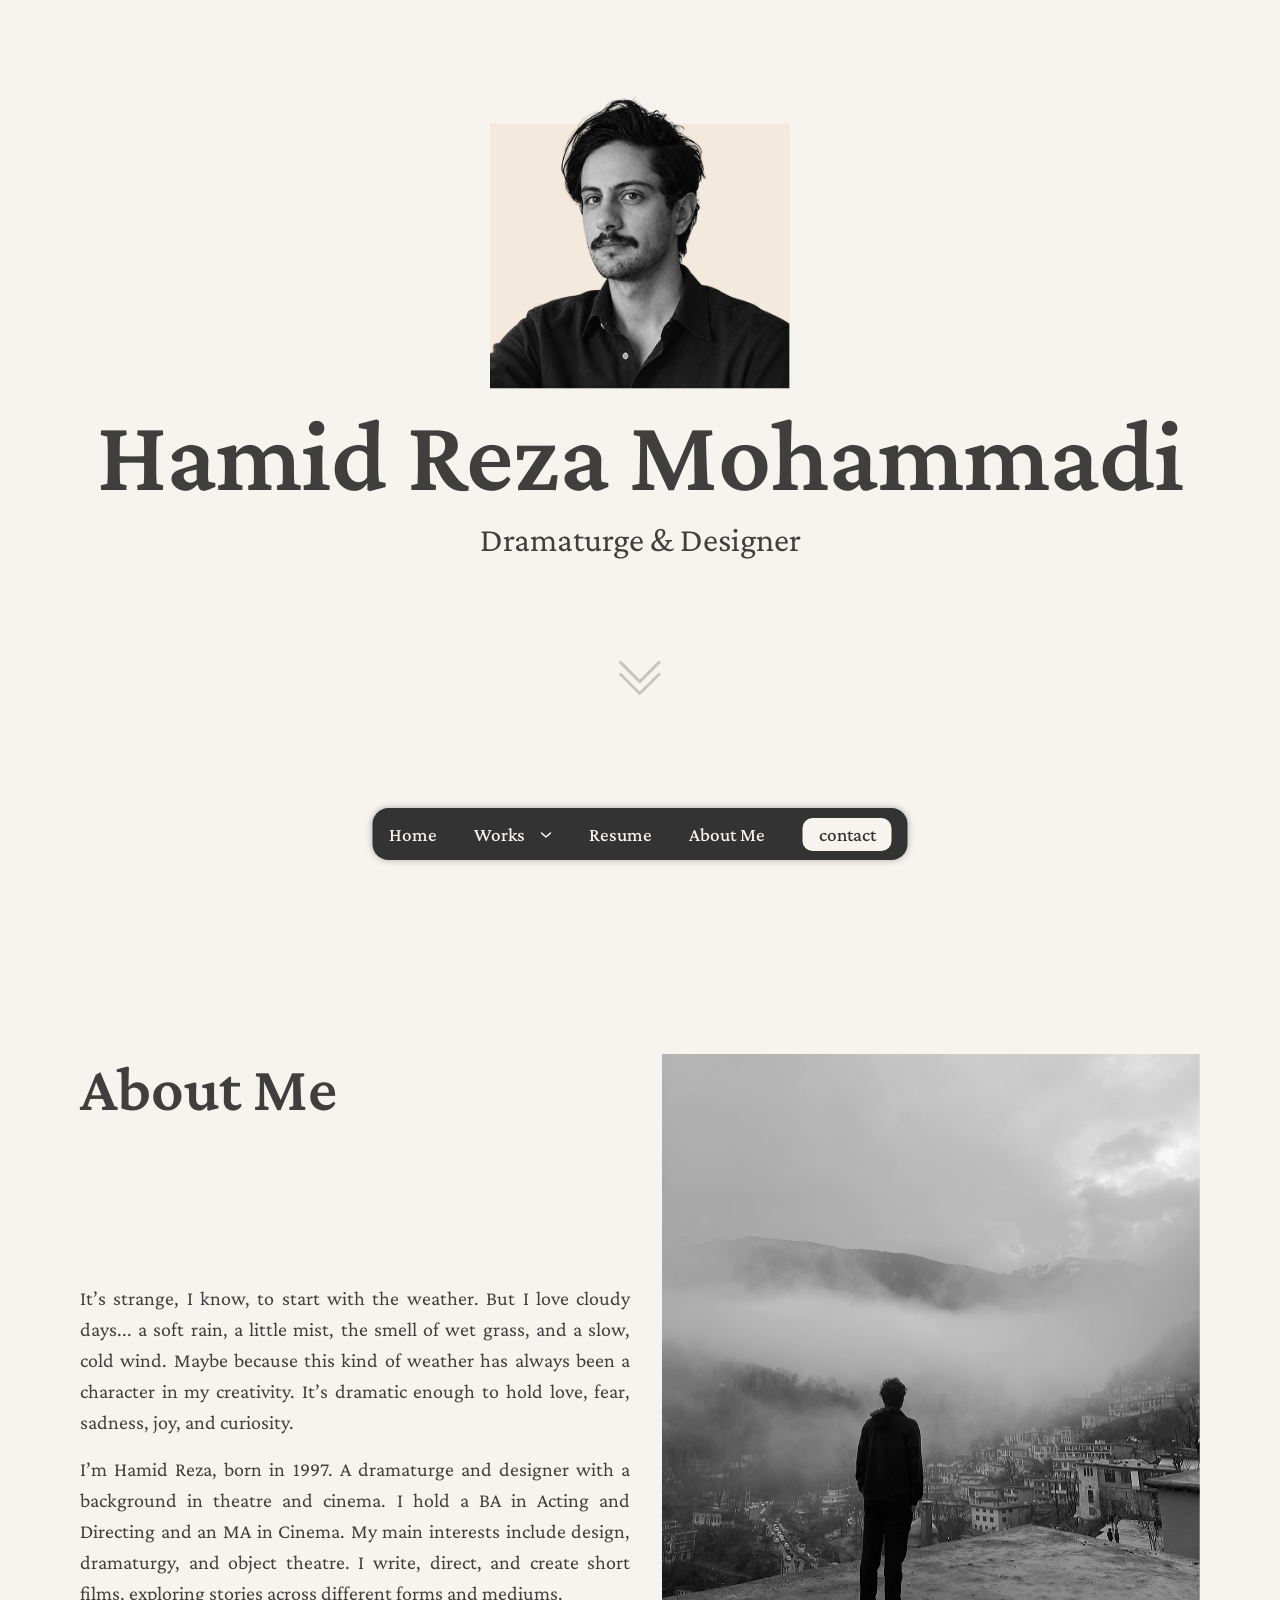
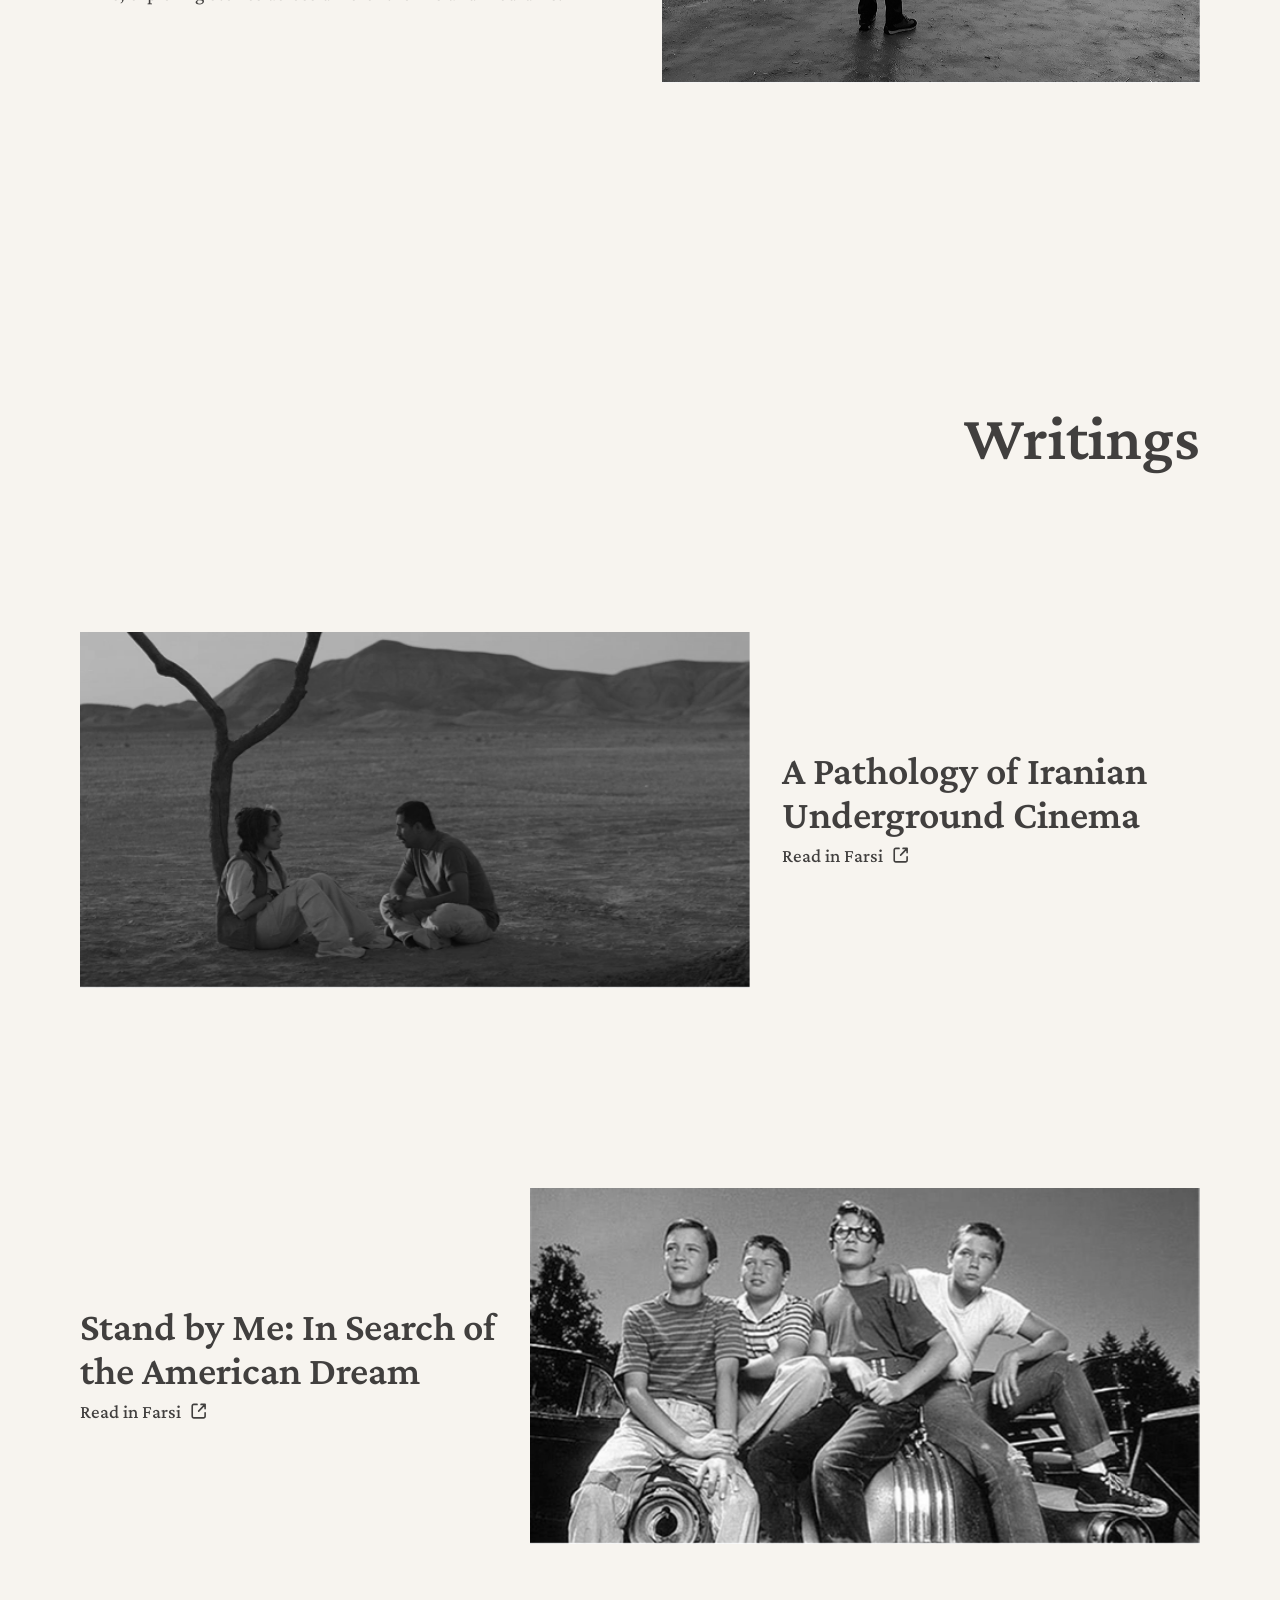
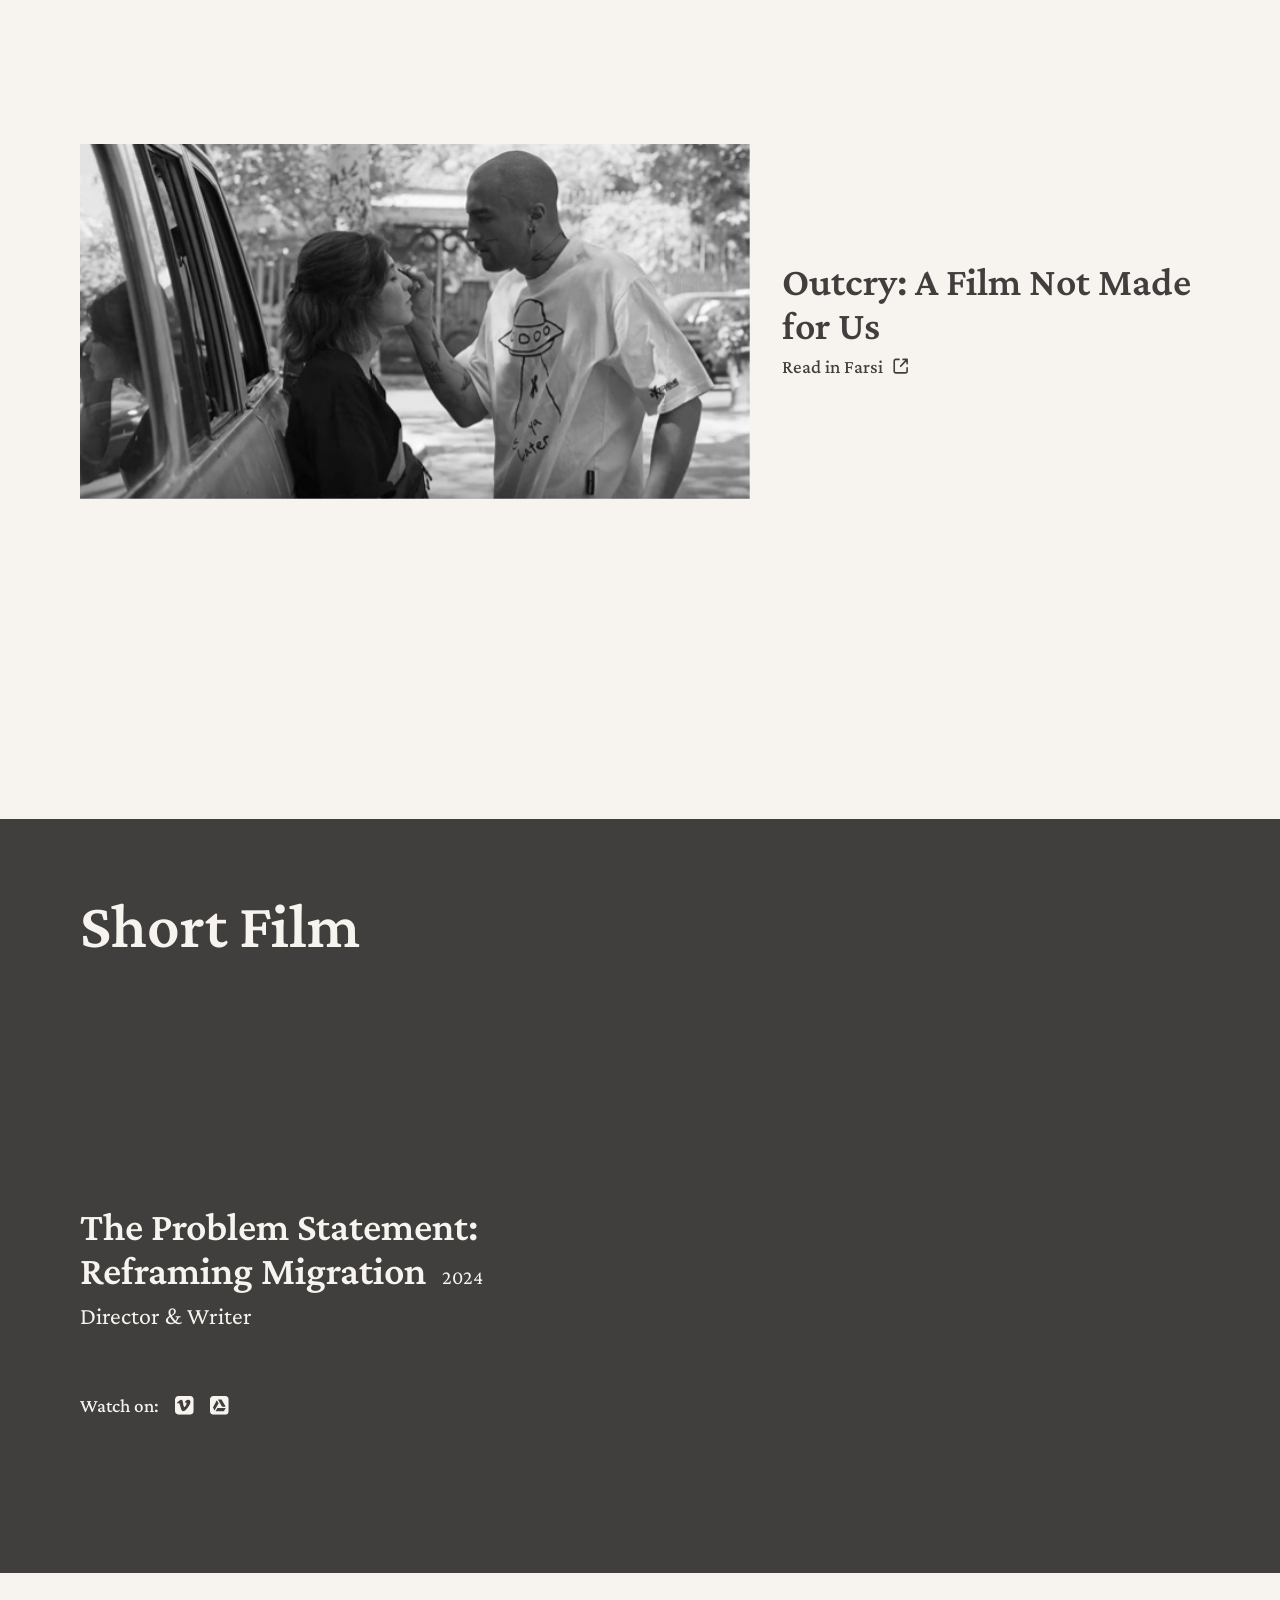
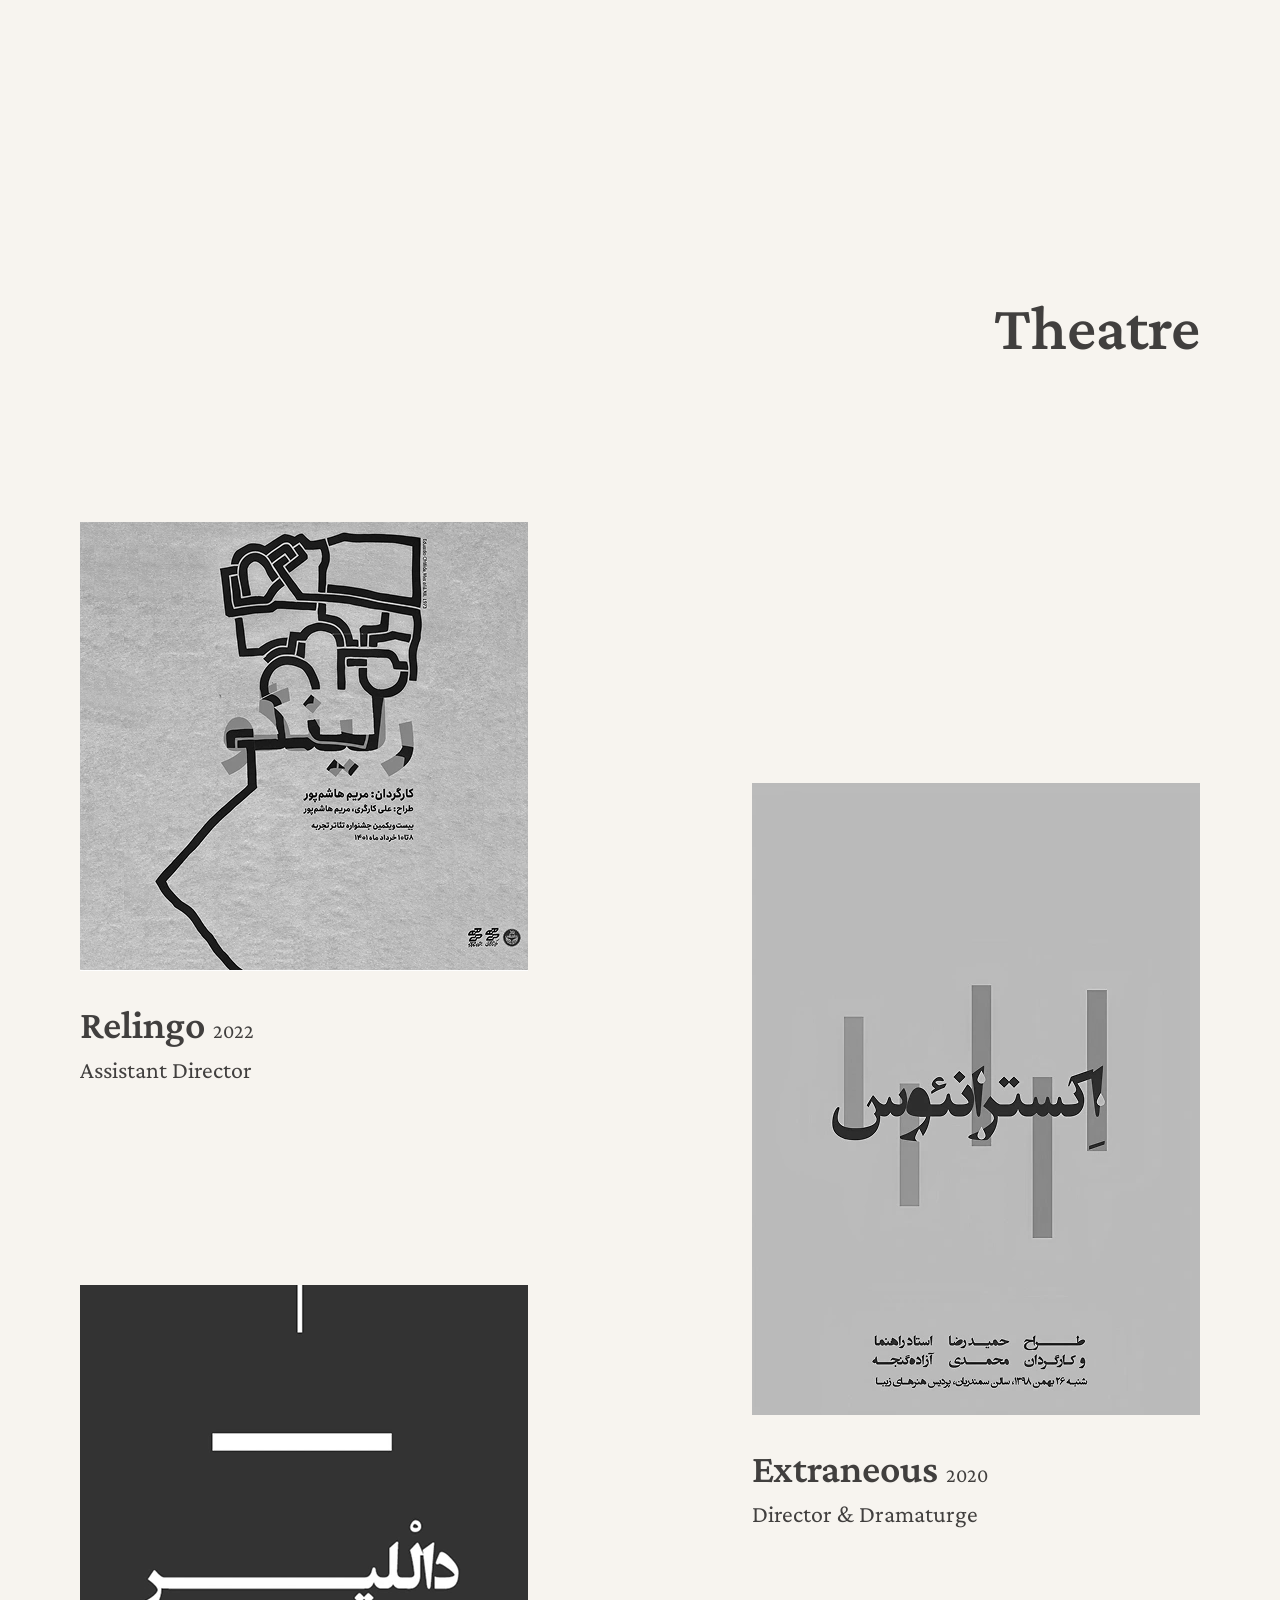
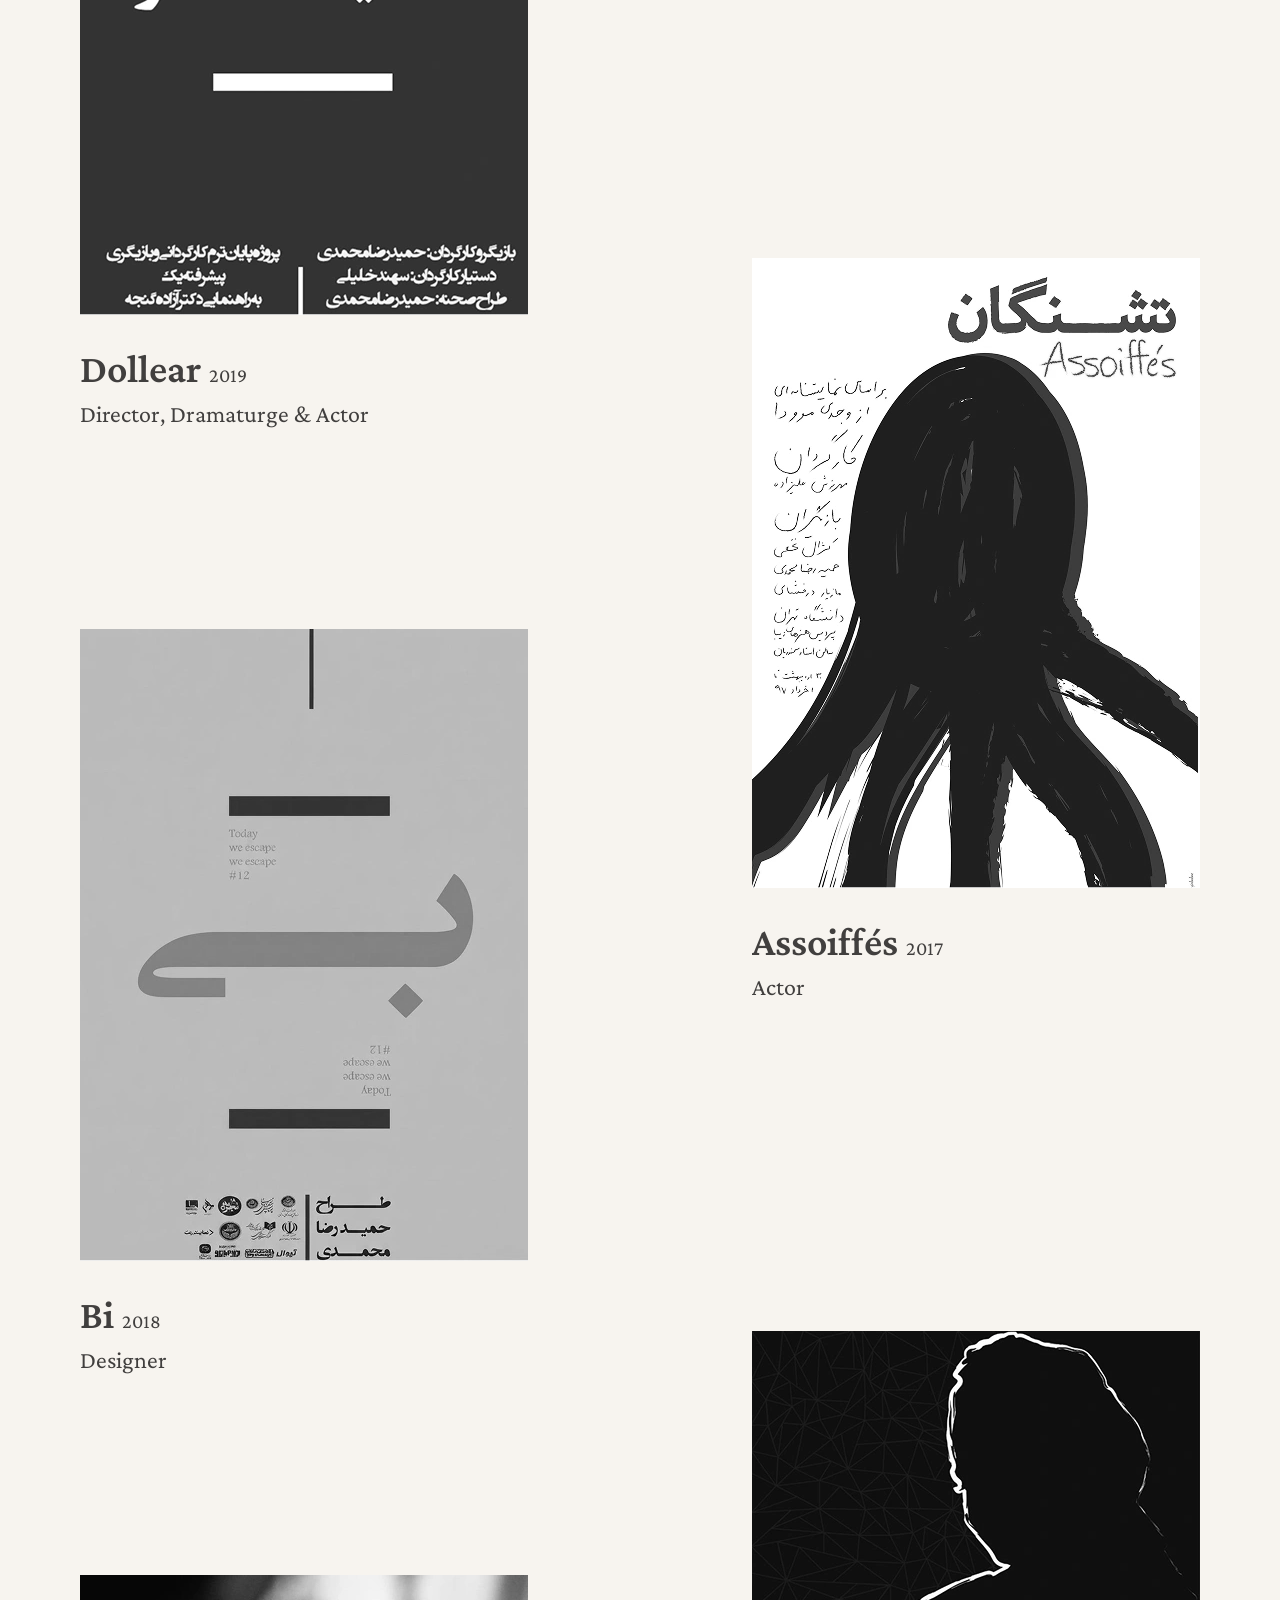
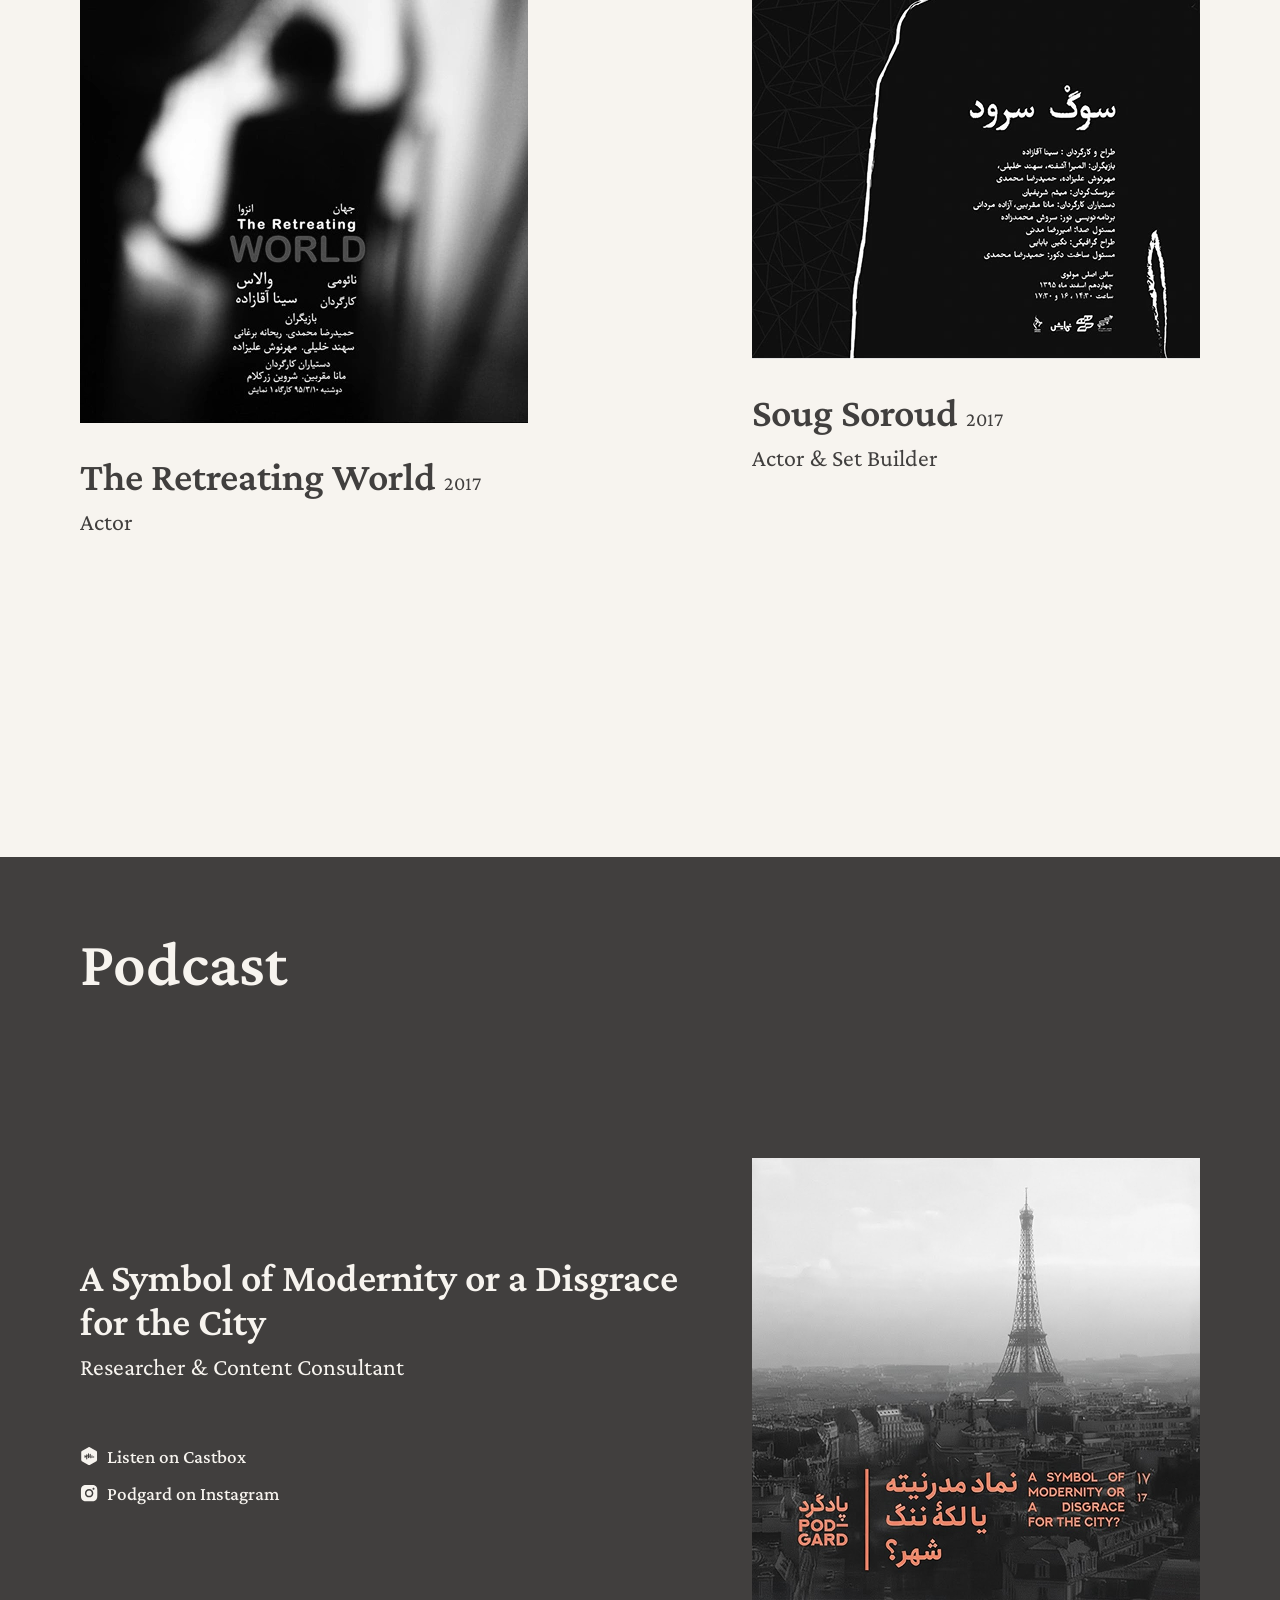
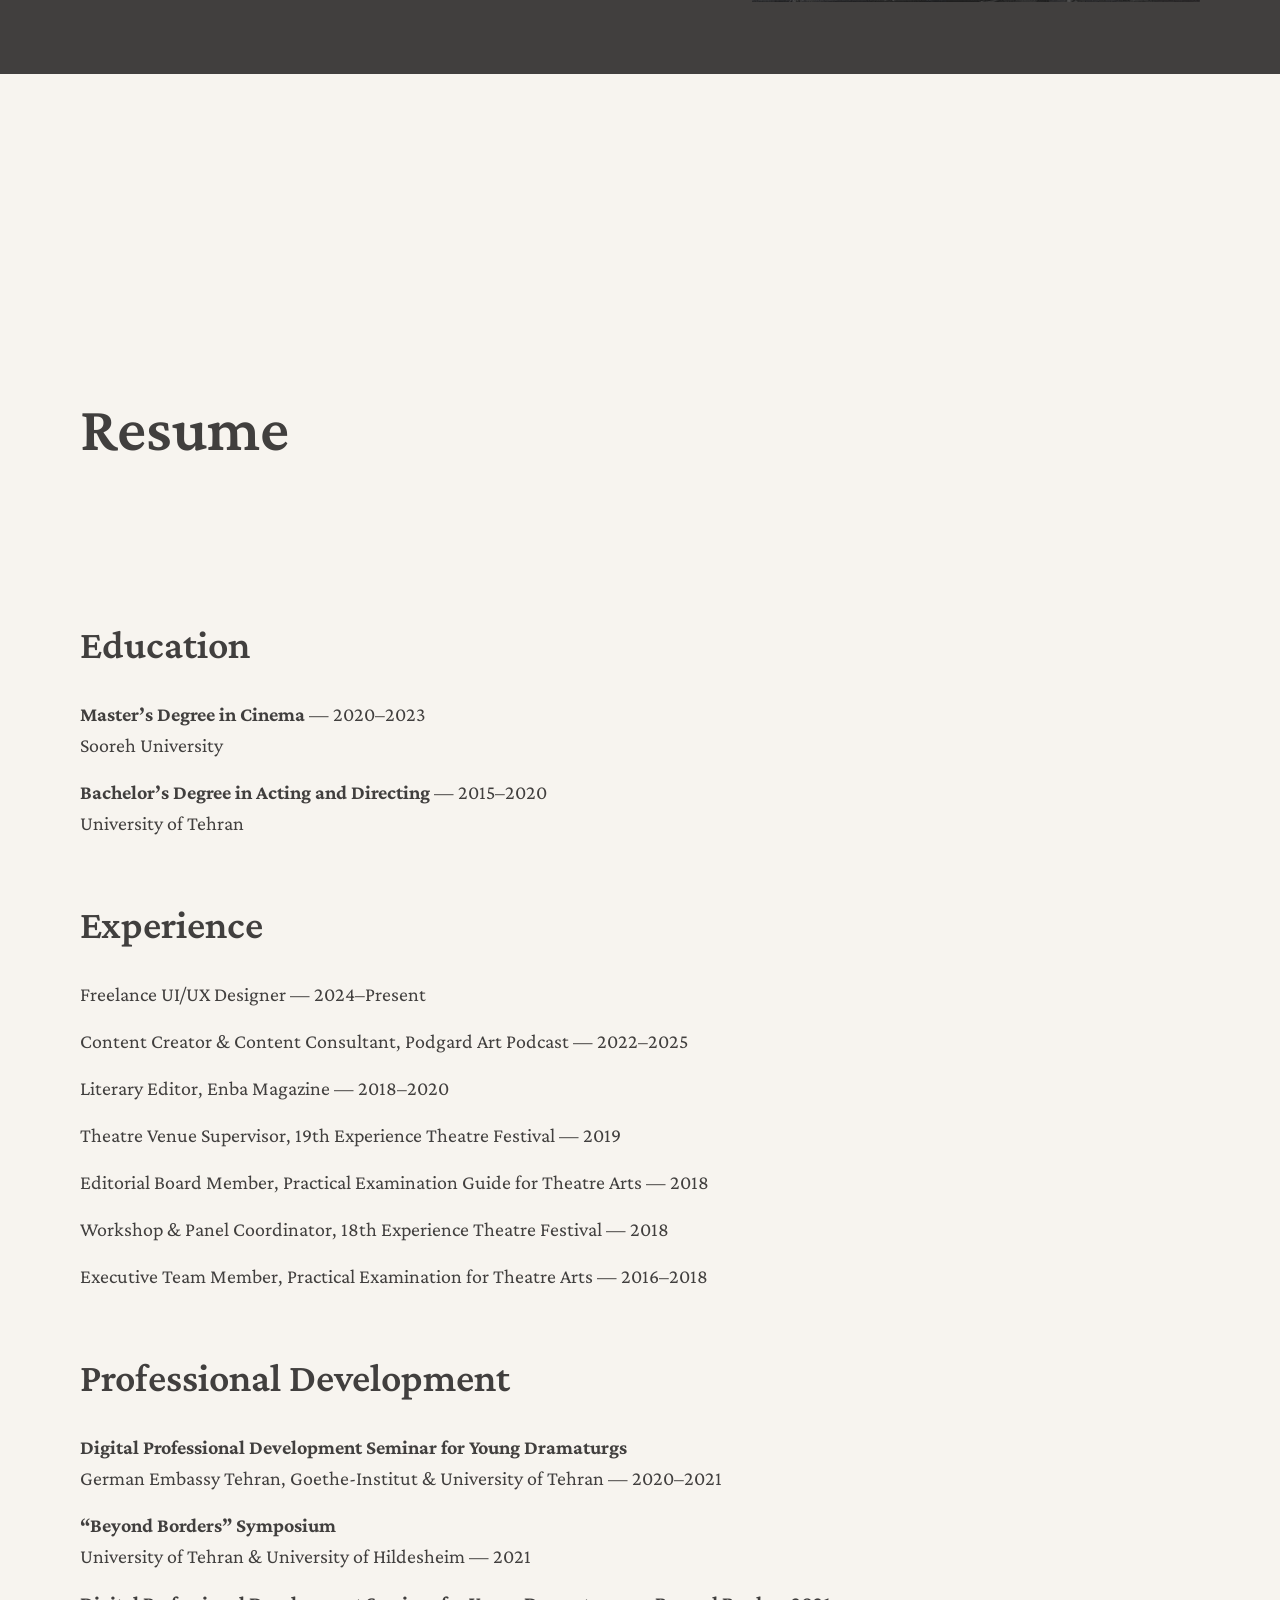
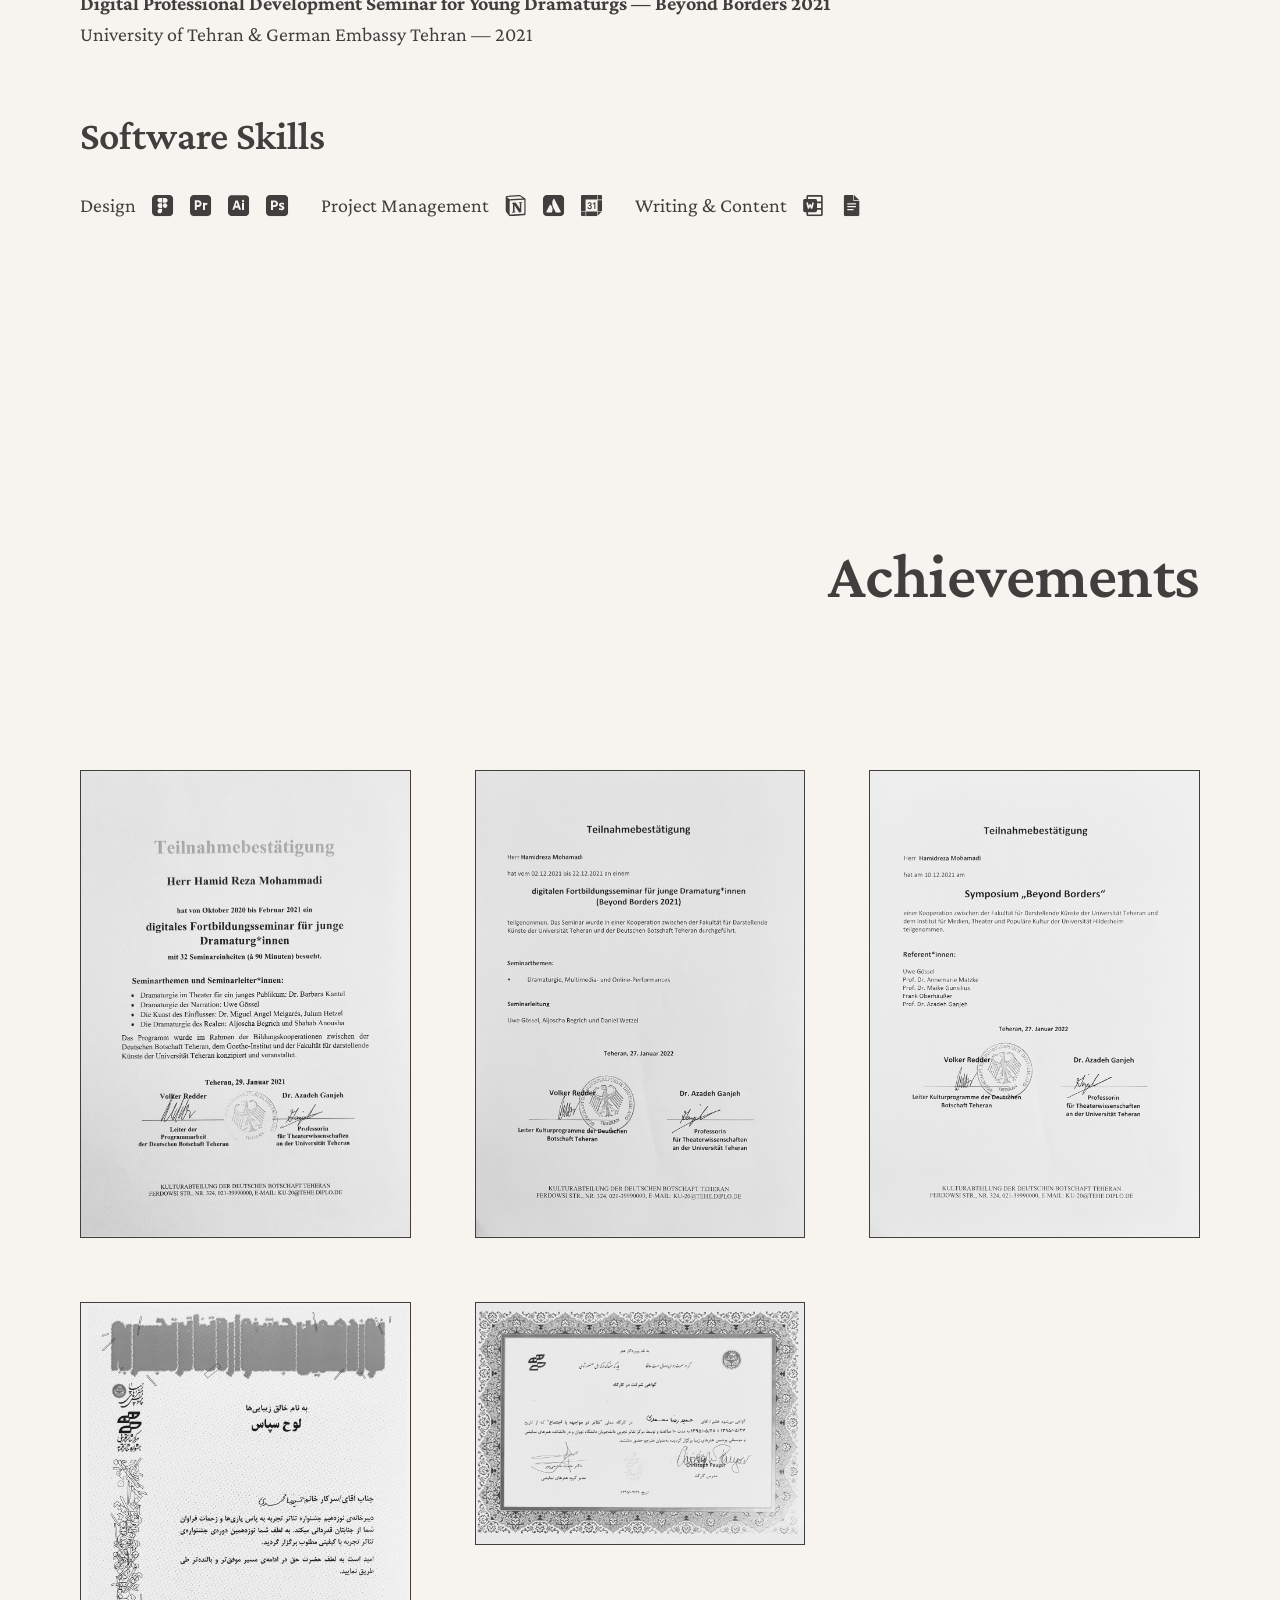
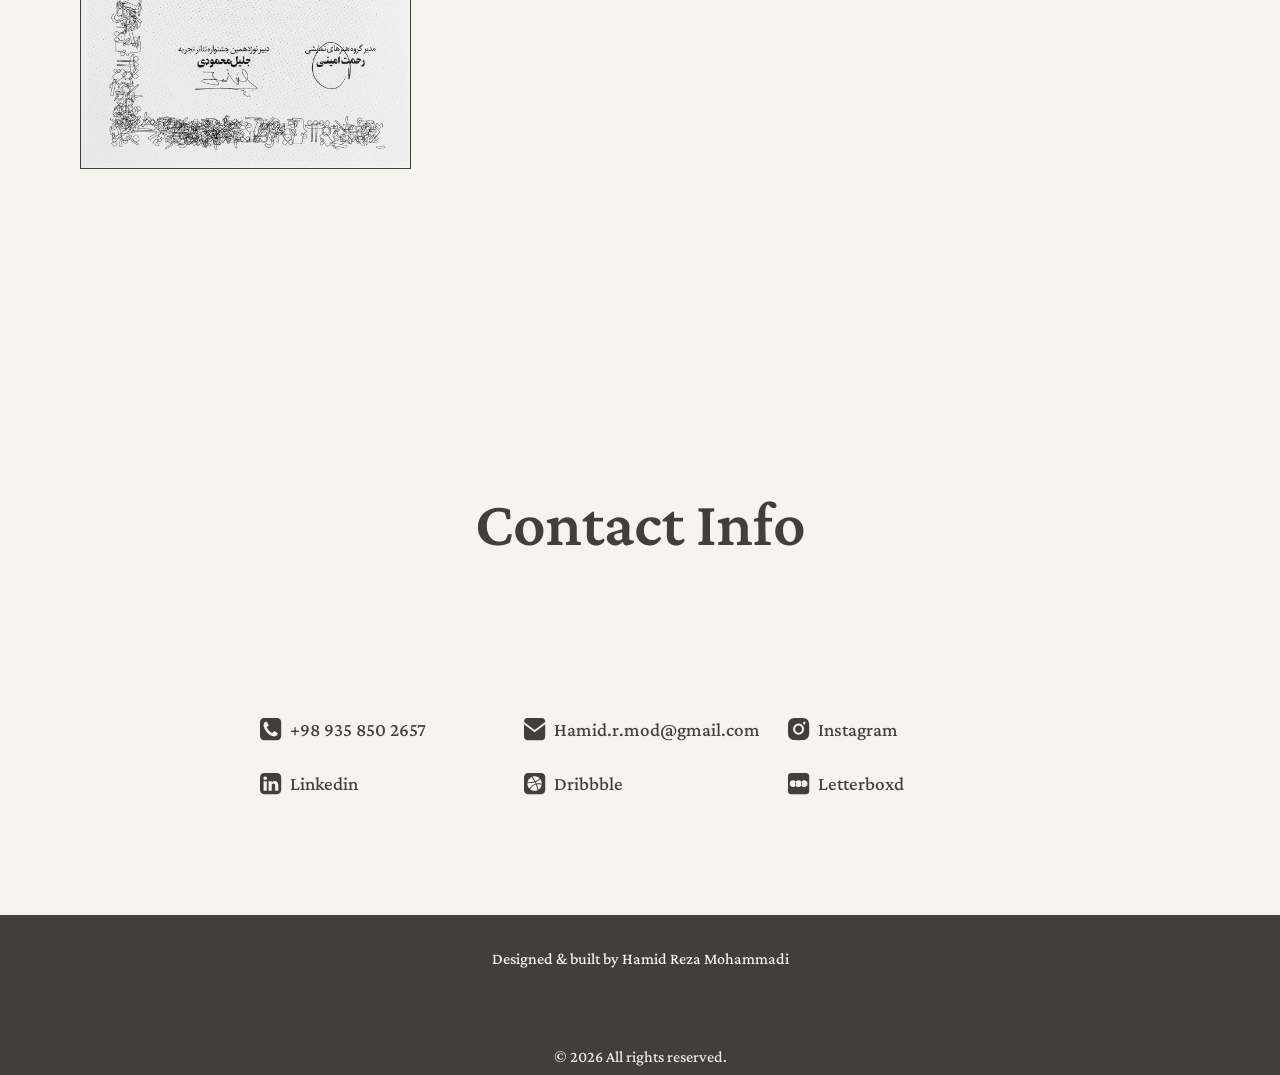
==== index.html @ 46cd24cb "Update index.html" ====
<!doctype html>
<html lang="en">
<head>
  <meta charset="UTF-8">
  <meta name="viewport" content="width=device-width, initial-scale=1">
  <title>Hamid Reza Mohammadi</title>

  <!-- فعلاً برای اینکه ظاهر دقیق بیاید از Google Fonts استفاده شده.
       وقتی فایل فونت را داخل assets/fonts گذاشتی، این لینک را حذف می‌کنیم و لوکال لود می‌کنیم. -->
  <link rel="preconnect" href="https://fonts.googleapis.com">
  <link rel="preconnect" href="https://fonts.gstatic.com" crossorigin>
  <link href="https://fonts.googleapis.com/css2?family=Crimson+Pro:wght@400;500;600&display=swap" rel="stylesheet">

  <link rel="stylesheet" href="css/style.css">

  <link rel="icon" href="assets/favicon/favicon.ico" sizes="any">
<link rel="icon" type="image/png" sizes="32x32" href="assets/favicon/favicon-32x32.png">
<link rel="icon" type="image/png" sizes="16x16" href="assets/favicon/favicon-16x16.png">
<link rel="apple-touch-icon" sizes="180x180" href="assets/favicon/apple-touch-icon.png">
  
</head>

<body class="is-preloading">
  <div class="preloader" id="preloader" aria-hidden="false">
  <div class="preloader__line" aria-label="Loading">
    <span class="preloader__bracket preloader__bracket--left">[</span>
    <span class="preloader__bracket preloader__bracket--right" id="preloaderRightBracket">]</span>
  </div>
</div>
  <main>
    <header class="hero container" id="top">
      <div class="portrait">
        <span aria-hidden="true"></span>
        <img src="assets/hamid.png" alt="Hamid Reza Mohammadi">
      </div>

      <h1>Hamid Reza Mohammadi</h1>
      <p>Dramaturge &amp; Designer</p>

      <a <a class="scroll-arrow scroll-indicator" href="#about" aria-label="Scroll to About">
  <svg class="scroll-indicator__icon" width="37.56" height="34.35" viewBox="0 0 38 35" fill="none" xmlns="http://www.w3.org/2000/svg" aria-hidden="true">
    <path class="scroll-indicator__chev scroll-indicator__chev--1"
          d="M6 10L19 23L32 10"
          stroke="currentColor" stroke-width="2" stroke-linecap="round" stroke-linejoin="round"/>
    <path class="scroll-indicator__chev scroll-indicator__chev--2"
          d="M6 18L19 31L32 18"
          stroke="currentColor" stroke-width="2" stroke-linecap="round" stroke-linejoin="round"/>
  </svg>
</a>
    </header>

    <section id="about" class="section container two-columns about-section">
      <div>
        <h2>About Me</h2>

        <div class="section-copy">
          <p>
            It’s strange, I know, to start with the weather. But I love cloudy
            days... a soft rain, a little mist, the smell of wet grass, and a
            slow, cold wind. Maybe because this kind of weather has always been
            a character in my creativity. It’s dramatic enough to hold love,
            fear, sadness, joy, and curiosity.
          </p>

          <p>
            I’m Hamid Reza, born in 1997. A dramaturge and designer with a background in theatre and cinema. I hold a BA in Acting and Directing and an MA in Cinema. My main interests include design, dramaturgy, and object theatre. I write, direct, and create short films, exploring stories across different forms and mediums.
          </p>
        </div>
      </div>

      <img class="about-image" src="assets/about.webp" alt="Hamid outdoors">
    </section>

    <section class="section container" id="writings">
  <h2 class="align-right sticky-title">Writings</h2>

  <div class="writing-list">
    <article class="project" data-article-src="articles/pathology.html">
      <img src="assets/writing01.webp" alt="">
      <div>
        <h3>A Pathology of Iranian Underground Cinema</h3>
        <a class="read-link" href="#" aria-label="Read in Farsi">
          Read in Farsi
          <img class="read-link__icon" src="assets/icons/external.svg" alt="" aria-hidden="true">
        </a>
      </div>
    </article>

    <!-- کارت دوم: متن چپ / عکس راست -->
    <article class="project project-reversed" data-article-src="articles/stand-by-me.html">
      <img src="assets/writing02.webp" alt="">
      <div>
        <h3>Stand by Me: In Search of the American Dream</h3>
        <a class="read-link" href="#" aria-label="Read in Farsi">
          Read in Farsi
          <img class="read-link__icon" src="assets/icons/external.svg" alt="" aria-hidden="true">
        </a>
      </div>
    </article>

    <article class="project" data-article-src="articles/outcry.html">
      <img src="assets/writing03.webp" alt="">
      <div>
        <h3>Outcry: A Film Not Made for Us</h3>
        <a class="read-link" href="#" aria-label="Read in Farsi">
          Read in Farsi
          <img class="read-link__icon" src="assets/icons/external.svg" alt="" aria-hidden="true">
        </a>
      </div>
    </article>
  </div>
</section>

    <section class="dark-section short-film" id="short-film">
  <div class="container">
    <h2>Short Film</h2>

    <article class="short-film__layout">
      <div class="short-film__text">
        <h3 class="short-film__title">
          The Problem Statement:<br>
          Reframing Migration <span class="short-film__year">2024</span>
        </h3>

        <p class="short-film__subtitle">Director &amp; Writer</p>

        <div class="short-film__watch">
          <span class="short-film__watch-label">Watch on:</span>

          <div class="short-film__icons">
            <!-- SVG icons (replace file names if yours are different) -->
            <a class="short-film__icon-link" href="https://vimeo.com/1225059359?fl=ip&fe=ec" target="_blank" rel="noopener noreferrer" aria-label="Vimeo">
              <img class="short-film__icon" src="assets/icons/vimeo.svg" alt="" aria-hidden="true">
            </a>

            <a class="short-film__icon-link" href="https://drive.google.com/file/d/1N_DbDLwksG-aBW7IaMmJYphv06R5f6wc/view?usp=sharing" target="_blank" rel="noopener noreferrer" aria-label="Google Drive">
              <img class="short-film__icon" src="assets/icons/drive.svg" alt="" aria-hidden="true">
            </a>
          </div>
        </div>
      </div>

      <!-- Vimeo player + poster fallback -->
      <div class="video-embed short-film__player" data-video-embed>
        <img class="video-poster" src="assets/short-film.webp" alt="The Problem Statement poster">

        <iframe
          src="https://player.vimeo.com/video/1225059359?title=0&amp;byline=0&amp;portrait=0&amp;badge=0&amp;autopause=0&amp;player_id=0&amp;app_id=58479"
          width="1920"
          height="1080"
          frameborder="0"
          allow="autoplay; fullscreen; picture-in-picture; clipboard-write; encrypted-media; web-share"
          referrerpolicy="strict-origin-when-cross-origin"
          title="The Problem Statement: Reframing Migration"
          loading="lazy"
        ></iframe>
      </div>
    </article>
  </div>
</section>

    <section class="section container" id="theatre">
  <h2 class="align-right sticky-title">Theatre</h2>
      
  <div class="theatre-grid">
    <div class="theatre-column">
     <button class="theatre-item" type="button" data-theatre-src="theatre/relingo.html">
        <img src="assets/relingo.webp" alt="">
        <h3>Relingo <span>2022</span></h3>
        <p>Assistant Director</p>
      </button>

      <button class="theatre-item" type="button" data-theatre-src="theatre/dollear.html">
        <img src="assets/dollear.webp" alt="">
        <h3>Dollear <span>2019</span></h3>
        <p>Director, Dramaturge &amp; Actor</p>
      </button>

      <button class="theatre-item" type="button" data-theatre-src="theatre/bi.html">
        <img src="assets/bi.webp" alt="">
        <h3>Bi <span>2018</span></h3>
        <p>Designer</p>
      </button>

      <button class="theatre-item" type="button" data-theatre-src="theatre/retreating-world.html">
        <img src="assets/retreating-world.webp" alt="">
        <h3>The Retreating World <span>2017</span></h3>
        <p>Actor</p>
      </button>
    </div>

    <div class="theatre-column theatre-offset">
     <button class="theatre-item" type="button" data-theatre-src="theatre/extraneous.html">
        <img src="assets/extraneous.webp" alt="">
        <h3>Extraneous <span>2020</span></h3>
        <p>Director &amp; Dramaturge</p>
      </button>

     <button class="theatre-item" type="button" data-theatre-src="theatre/assoiffes.html">
        <img src="assets/assoiffes.webp" alt="">
        <h3>Assoiffés <span>2017</span></h3>
        <p>Actor</p>
      </button>

      <button class="theatre-item" type="button" data-theatre-src="theatre/soug-soroud.html">
        <img src="assets/soug-soroud.webp" alt="">
        <h3>Soug Soroud <span>2017</span></h3>
        <p>Actor &amp; Set Builder</p>
      </button>
    </div>
  </div>
</section>
    
   <section class="dark-section podcast-section" id="podcast">
  <div class="container">
    <h2>Podcast</h2>

    <article class="podcast-featured">
      <div class="podcast-featured__text">
        <h3 class="podcast-featured__title">
          A Symbol of Modernity or a Disgrace for the City
        </h3>

        <p class="podcast-featured__subtitle">
          Researcher &amp; Content Consultant
        </p>

        <div class="podcast-featured__links">
          <a class="podcast-link" href="https://castbox.fm/vi/780688731" target="_blank" rel="noopener noreferrer" aria-label="Listen on Castbox">
            <img
              class="podcast-link__icon"
              src="assets/icons/castbox.svg"
              alt=""
              aria-hidden="true"
            >
            Listen on Castbox
          </a>

          <a class="podcast-link" href="https://www.instagram.com/podgard/" target="_blank" rel="noopener noreferrer" aria-label="Podgard on Instagram">
            <img
              class="podcast-link__icon"
              src="assets/icons/instagram-p.svg"
              alt=""
              aria-hidden="true"
            >
            Podgard on Instagram
          </a>
        </div>
      </div>

      <img
        class="podcast-featured__image"
        src="assets/podcast.png"
        alt="Podgard podcast"
      >
    </article>
  </div>
</section>

  <section class="section container resume" id="resume">
  <h2 class="sticky-title">Resume</h2>

  <div class="resume__stack">

    <!-- Education -->
    <section class="resume-block">
      <h3 class="resume-block__title">Education</h3>

      <div class="resume-block__content">
        <div class="resume-item">
          <p class="resume-item__top"><strong>Master’s Degree in Cinema</strong> — 2020–2023</p>
          <p class="resume-item__sub">Sooreh University</p>
        </div>

        <div class="resume-item">
          <p class="resume-item__top"><strong>Bachelor’s Degree in Acting and Directing</strong> — 2015–2020</p>
          <p class="resume-item__sub">University of Tehran</p>
        </div>
      </div>
      
    </section>

    <!-- Experience -->
    <section class="resume-block">
      <h3 class="resume-block__title">Experience</h3>

      <ul class="resume-list">
        <li>Freelance UI/UX Designer — 2024–Present</li>
        <li>Content Creator &amp; Content Consultant, Podgard Art Podcast — 2022–2025</li>
        <li>Literary Editor, Enba Magazine — 2018–2020</li>
        <li>Theatre Venue Supervisor, 19th Experience Theatre Festival — 2019</li>
        <li>Editorial Board Member, Practical Examination Guide for Theatre Arts — 2018</li>
        <li>Workshop &amp; Panel Coordinator, 18th Experience Theatre Festival — 2018</li>
        <li>Executive Team Member, Practical Examination for Theatre Arts — 2016–2018</li>
      </ul>
    </section>

    <section class="resume-block">
      <h3 class="resume-block__title">Professional Development</h3>

      <div class="resume-block__content">
        <div class="resume-item">
          <p class="resume-item__top"><strong>Digital Professional Development Seminar for Young Dramaturgs</strong></p>
          <p class="resume-item__sub">German Embassy Tehran, Goethe-Institut & University of Tehran — 2020–2021</p>
        </div>

        <div class="resume-item">
          <p class="resume-item__top"><strong>“Beyond Borders” Symposium</strong></p>
          <p class="resume-item__sub">University of Tehran & University of Hildesheim — 2021</p>
        </div>

        <div class="resume-item">
          <p class="resume-item__top"><strong>Digital Professional Development Seminar for Young Dramaturgs — Beyond Borders 2021</strong></p>
          <p class="resume-item__sub">University of Tehran & German Embassy Tehran — 2021</p>
        </div>
        
      </div>
      
    </section>
    

    <!-- Software Skills -->
    <section class="resume-block">
      <h3 class="resume-block__title">Software Skills</h3>

      <div class="skills-row">
        <!-- Group 1 -->
        <div class="skills-group">
          <span class="skills-group__label">Design</span>
          <div class="skills-group__icons">
            <!-- این اسم‌ها placeholder هستند؛ با اسم فایل‌های خودت یکی کن -->
            <img class="skill-icon" src="assets/icons/figma.svg" alt="Figma">
            <img class="skill-icon" src="assets/icons/premiere.svg" alt="Premiere Pro">
            <img class="skill-icon" src="assets/icons/illustrator.svg" alt="Illustrator">
            <img class="skill-icon" src="assets/icons/photoshop.svg" alt="Photoshop">
          </div>
        </div>

        <!-- Group 2 -->
        <div class="skills-group">
          <span class="skills-group__label">Project Management</span>
          <div class="skills-group__icons">
            <img class="skill-icon" src="assets/icons/notion.svg" alt="Notion">
            <img class="skill-icon" src="assets/icons/jira.svg" alt="jira">
            <img class="skill-icon" src="assets/icons/calendar.svg" alt="Google Calendar">
          </div>
        </div>

        <!-- Group 3 -->
        <div class="skills-group">
          <span class="skills-group__label">Writing &amp; Content</span>
          <div class="skills-group__icons">
            <img class="skill-icon" src="assets/icons/word.svg" alt="Microsoft Word">
            <img class="skill-icon" src="assets/icons/docs.svg" alt="Google Docs">
          </div>
        </div>
      </div>
    </section>

  </div>
</section>
    <section class="section container">
      <h2 class="align-right">Achievements</h2>

      <div class="certificate-grid">
        <img src="assets/award01.webp" alt="Certificate">
        <img src="assets/award02.webp" alt="Certificate">
        <img src="assets/award03.webp" alt="Certificate">
        <img src="assets/award04.webp" alt="Certificate">
        <img src="assets/award05.webp" alt="Certificate">
      </div>
    </section>

    <section class="contact container" id="contact">
  <h2 class="contact__title">Contact Info</h2>

  <div class="contact-grid">
    <a class="contact-link" href="tel:+989358502657" aria-label="Phone">
      <img class="contact-link__icon" src="assets/icons/phone.svg" alt="" aria-hidden="true">
      <span>+98 935 850 2657</span>
    </a>

    <a class="contact-link" href="mailto:Hamid.r.mod@gmail.com" aria-label="Email">
      <img class="contact-link__icon" src="assets/icons/email.svg" alt="" aria-hidden="true">
      <span>Hamid.r.mod@gmail.com</span>
    </a>

    <a class="contact-link" href="https://www.instagram.com/hamidrezamohammadiii?utm_source=qr&stkn=MTdydDBqcDg3eDZncQ==" target="_blank" rel="noopener noreferrer" aria-label="Instagram">
      <img class="contact-link__icon" src="assets/icons/instagram.svg" alt="" aria-hidden="true">
      <span>Instagram</span>
    </a>

    <a class="contact-link" href="https://linkedin.com/in/hamidrezamd" target="_blank" rel="noopener noreferrer" aria-label="LinkedIn">
      <img class="contact-link__icon" src="assets/icons/linkedin.svg" alt="" aria-hidden="true">
      <span>Linkedin</span>
    </a>

    <a class="contact-link" href="https://dribbble.com/hamidrezamhm" target="_blank" rel="noopener noreferrer" aria-label="Dribbble">
      <img class="contact-link__icon" src="assets/icons/dribbble.svg" alt="" aria-hidden="true">
      <span>Dribbble</span>
    </a>

    <a class="contact-link" href="https://boxd.it/2vg61" target="_blank" rel="noopener noreferrer" aria-label="Letterboxd">
      <img class="contact-link__icon" src="assets/icons/letterboxd.svg" alt="" aria-hidden="true">
      <span>Letterboxd</span>
    </a>
  </div>
</section>
  </main>

 <footer class="site-footer">
  <div class="site-footer__designed">Designed &amp; built by Hamid Reza Mohammadi</div>
  <div class="site-footer__copy">© 2026 All rights reserved.</div>
</footer>
 <nav class="dock-nav" aria-label="Site navigation">
  <a class="dock-nav__link" href="#top">Home</a>

  <div class="dock-nav__works">
    <button
      class="dock-nav__toggle"
      type="button"
      aria-expanded="false"
      aria-controls="worksMenu"
    >
      Works
      <svg class="dock-nav__chevron" width="11" height="9" viewBox="0 0 11 9" fill="none" xmlns="http://www.w3.org/2000/svg" aria-hidden="true">
        <path d="M1 3L5.5 7L10 3" stroke="currentColor" stroke-width="1.6" stroke-linecap="round" stroke-linejoin="round"/>
      </svg>
    </button>

    <div class="dock-nav__menu" id="worksMenu">
      <a class="dock-nav__menu-link" href="#writings">Writings</a>
      <a class="dock-nav__menu-link" href="#short-film">Short Film</a>
      <a class="dock-nav__menu-link" href="#theatre">Theatre</a>
      <a class="dock-nav__menu-link" href="#podcast">Podcast</a>
    </div>
  </div>

  <a class="dock-nav__link" href="#resume">Resume</a>
<a class="dock-nav__link" href="#about">About Me</a>
<a class="dock-nav__cta" href="#contact">contact</a>
</nav>

  <div class="article-modal" id="articleModal" aria-hidden="true">
  <div class="article-modal__backdrop" data-article-close></div>

  <div class="article-modal__panel" role="dialog" aria-modal="true" aria-label="Article" data-native-scroll>
    <div class="article-modal__closebar">
      <button class="article-modal__close" type="button" aria-label="Close article" data-article-close>
        <img src="assets/icons/close.svg" alt="" aria-hidden="true" width="40" height="40">
      </button>
    </div>

    <div class="article-modal__content" id="articleModalContent"></div>
  </div>
</div>

  <!-- =========================
     THEATRE MODAL
========================= -->
<div class="theatre-modal" id="theatreModal" aria-hidden="true">
  <div class="theatre-modal__backdrop" data-theatre-close></div>

  <div class="theatre-modal__panel" role="dialog" aria-modal="true" aria-label="Theatre project" data-native-scroll>
    <div class="theatre-modal__closebar">
      <button class="theatre-modal__close" type="button" aria-label="Close" data-theatre-close>
        <img src="assets/icons/close.svg" alt="" aria-hidden="true" width="40" height="40">
      </button>
    </div>

    <div class="theatre-modal__content" id="theatreModalContent"></div>
  </div>
</div>
  
  <!-- =========================
     CERTIFICATES LIGHTBOX
========================= -->
<div class="cert-modal" id="certModal" aria-hidden="true">
  <div class="cert-modal__backdrop" data-cert-close></div>

  <div class="cert-modal__panel" role="dialog" aria-modal="true" aria-label="Certificate preview">
    <button class="cert-modal__close" type="button" aria-label="Close" data-cert-close>
      <img src="assets/icons/close.svg" alt="" aria-hidden="true" width="40" height="40">
    </button>

    <button class="cert-modal__nav cert-modal__nav--prev" type="button" aria-label="Previous" data-cert-prev>
      ‹
    </button>

    <img class="cert-modal__img" id="certModalImg" src="" alt="">

    <button class="cert-modal__nav cert-modal__nav--next" type="button" aria-label="Next" data-cert-next>
      ›
    </button>
  </div>
</div>


  <nav class="mnav" aria-label="Mobile navigation">
  <div class="mnav__left">
    <a class="mnav__home" href="#top" aria-label="Home">
      <img class="mnav__home-icon" src="assets/icons/home.svg" alt="" aria-hidden="true">
    </a>

    <div class="mnav__drop" data-mnav-drop="works">
      <button class="mnav__toggle" type="button" aria-expanded="false" aria-controls="mnavWorks">
        Works
        <svg class="mnav__chev" width="11" height="9" viewBox="0 0 11 9" fill="none" xmlns="http://www.w3.org/2000/svg" aria-hidden="true">
          <path d="M1 3L5.5 7L10 3" stroke="currentColor" stroke-width="1.6" stroke-linecap="round" stroke-linejoin="round"/>
        </svg>
      </button>

      <div class="mnav__menu" id="mnavWorks">
        <a class="mnav__menu-link" href="#writings">Writings</a>
        <a class="mnav__menu-link" href="#short-film">Short Film</a>
        <a class="mnav__menu-link" href="#theatre">Theatre</a>
        <a class="mnav__menu-link" href="#podcast">Podcast</a>
      </div>
    </div>

    <div class="mnav__drop" data-mnav-drop="info">
      <button class="mnav__toggle" type="button" aria-expanded="false" aria-controls="mnavInfo">
        Info
        <svg class="mnav__chev" width="11" height="9" viewBox="0 0 11 9" fill="none" xmlns="http://www.w3.org/2000/svg" aria-hidden="true">
          <path d="M1 3L5.5 7L10 3" stroke="currentColor" stroke-width="1.6" stroke-linecap="round" stroke-linejoin="round"/>
        </svg>
      </button>

      <div class="mnav__menu" id="mnavInfo">
        <a class="mnav__menu-link" href="#about">About Me</a>
        <a class="mnav__menu-link" href="#resume">Resume</a>
      </div>
    </div>
  </div>

  <a class="mnav__cta" href="#contact">contact</a>
</nav>
  
  <script src="js/main.js"></script>
</body>
</html>
---- css/style.css ----
/* =========================================
   VARIABLES
========================================= */
:root {
  /* colors */
  --background: #F7F4EF;
  --ink: #413F3E;
  --beige: #F3E9DC;

  /* layout */
  --content-width: 1120px;

  /* animation easing */
  --ease-apple: cubic-bezier(0.16, 1, 0.3, 1);
  --ease-out-back: cubic-bezier(0.175, 0.885, 0.32, 1.275);

  /* hover */
  --hover-img-scale: 1.035;
  --hover-text-scale: 1.02;
  --hover-dur: 520ms;
  --hover-ease: cubic-bezier(0.16, 1, 0.3, 1);

  /* modals */
  --article-bg: #F3E9DC;
  --article-ink: #413F3E;
  --article-shadow: 0 0 20px rgba(0,0,0,0.20);

  --theatre-bg: #F3E9DC;
  --theatre-ink: #413F3E;
  --theatre-shadow: 0 0 20px rgba(0,0,0,0.20);

  /* preloader */
  --preloader-bg: #413F3E;
  --preloader-fg: #F7F4EF;

  /* dock */
  --dock-height: 52px;
  --dock-bottom: 40px;
}

/* =========================================
   FONTS — DoranFaNum (local)
   Path: assets/fonts/*.woff2
   style.css is in /css/ => use ../assets/...
========================================= */
@font-face{
  font-family: "Doran";
  src: url("../assets/fonts/DoranFaNum-Thin.woff2") format("woff2");
  font-weight: 100;
  font-style: normal;
  font-display: swap;
}
@font-face{
  font-family: "Doran";
  src: url("../assets/fonts/DoranFaNum-Light.woff2") format("woff2");
  font-weight: 300;
  font-style: normal;
  font-display: swap;
}
@font-face{
  font-family: "Doran";
  src: url("../assets/fonts/DoranFaNum-Regular.woff2") format("woff2");
  font-weight: 400;
  font-style: normal;
  font-display: swap;
}
@font-face{
  font-family: "Doran";
  src: url("../assets/fonts/DoranFaNum-Medium.woff2") format("woff2");
  font-weight: 500;
  font-style: normal;
  font-display: swap;
}
@font-face{
  font-family: "Doran";
  src: url("../assets/fonts/DoranFaNum-Bold.woff2") format("woff2");
  font-weight: 700;
  font-style: normal;
  font-display: swap;
}
@font-face{
  font-family: "Doran";
  src: url("../assets/fonts/DoranFaNum-ExtraBold.woff2") format("woff2");
  font-weight: 800;
  font-style: normal;
  font-display: swap;
}
@font-face{
  font-family: "Doran";
  src: url("../assets/fonts/DoranFaNum-Black.woff2") format("woff2");
  font-weight: 900;
  font-style: normal;
  font-display: swap;
}
@font-face{
  font-family: "Doran";
  src: url("../assets/fonts/DoranFaNum-ExtraBlack.woff2") format("woff2");
  font-weight: 950;
  font-style: normal;
  font-display: swap;
}

/* =========================================
   BASE
========================================= */
html { scroll-behavior: auto; }
* { box-sizing: border-box; }

html, body { overflow-x: hidden; }

body {
  margin: 0;
  color: var(--ink);
  background: var(--background);
  font-family: "Crimson Pro", Georgia, serif;
  font-size: 20px;
  line-height: 1.55;
}

/* images: do NOT force object-fit globally (prevents icon issues) */
img {
  display: block;
  max-width: 100%;
}

a {
  color: inherit;
  font-weight: 500;
  text-decoration: none;
}
a:hover { text-decoration: underline; }

h1, h2, h3, p { margin-top: 0; }

h1 {
  margin-bottom: 16px;
  font-size: 104px;
  font-weight: 600;
  line-height: 100px;
}

h2 {
  margin: 0;
  font-size: 64px;
  font-weight: 600;
  line-height: 69px;
}

h3 {
  font-size: 40px;
  font-weight: 600;
  line-height: 44px;
}

.container{
  width: min(var(--content-width), calc(100% - 32px)); /* default: 16px + 16px */
  margin-inline: auto;
}

.section { margin-top: 320px; }
.align-right { text-align: right; }

/* =========================================
   HERO
========================================= */
.hero {
  padding-top: 80px;
  padding-bottom: 280px;
  text-align: center;
}

.portrait {
  position: relative;
  width: 300.29px;
  height: 308.77px;
  margin: 0 auto 16px;
}

.portrait span {
  position: absolute;
  inset: 50px 0 0;
  background: var(--beige);
}

.portrait img {
  position: absolute;
  inset: 0;
  width: 100%;
  height: 100%;
  object-fit: cover;
}

.hero > p {
  margin: 0;
  font-size: 34px;
  line-height: 38px;
  font-weight: 400;
}

.scroll-arrow {
  display: block;
  margin-top: 92px;
  line-height: 0;
}

/* animated scroll indicator */
.scroll-indicator{
  display: inline-flex;
  align-items: center;
  justify-content: center;
  width: 37.56px;
  height: 45px;
  line-height: 0;
}

.scroll-indicator__icon{
  width: 37.56px;
  height: 45px;
  transform: scale(1.5);
  transform-origin: center;
  display: block;
}

.scroll-indicator__chev{
  opacity: 0.25;
  transform: translateY(0px);
  animation: scrollChev 1.35s var(--ease-apple) infinite;
}

.scroll-indicator__chev--2{ animation-delay: 0.18s; }

@keyframes scrollChev{
  0%   { opacity: 0.15; transform: translateY(-1px); }
  25%  { opacity: 1;    transform: translateY(2px); }
  55%  { opacity: 0.15; transform: translateY(7px); }
  100% { opacity: 0.15; transform: translateY(7px); }
}

@media (prefers-reduced-motion: reduce){
  .scroll-indicator__chev{ animation: none; opacity: 1; transform: none; }
}

/* =========================================
   ABOUT
========================================= */
.about-section.section { margin-top: 0; }

.two-columns {
  display: grid;
  grid-template-columns: 550.26px 537.74px;
  gap: 32px;
}

.section-copy { margin-top: 160px; }

.section-copy p {
  text-align: justify;
  margin-bottom: 0;
}
.section-copy p + p { margin-top: 16px; }

.about-image {
  width: 537.74px;
  height: 629.26px;
  margin-top: 69px;
  object-fit: cover;
}

/* align About title to top of image */
.about-section h2{ margin-top: 69px; }

/* =========================================
   WRITINGS (Desktop)
========================================= */
.writing-list{
  margin-top: 160px;
  display: flex;
  flex-direction: column;
  gap: 200px;
}

.writing-list .project{
  display: flex;
  flex-direction: row;
  align-items: center;
  gap: 32px;
  width: 100%;
  overflow: hidden; /* for hover zoom */
}

.writing-list .project > img{
  width: 670px;
  height: 355.77px;
  flex: 0 0 670px;
  object-fit: cover;

  filter: grayscale(100%);
  transform: scale(1);
  will-change: transform, filter;
  transition:
    transform var(--hover-dur) var(--hover-ease),
    filter var(--hover-dur) var(--hover-ease);
}

.writing-list .project > div{
  width: 418px;
  flex: 0 0 418px;

  transform: scale(1);
  transform-origin: left center;
  will-change: transform;
  transition: transform var(--hover-dur) var(--hover-ease);
}

.writing-list .project:hover > img{
  filter: grayscale(0%);
  transform: scale(var(--hover-img-scale));
}

.writing-list .project:hover > div{
  transform: scale(var(--hover-text-scale));
}

.writing-list .project.project-reversed{
  flex-direction: row-reverse;
}

.writing-list .project h3{ margin: 0; }

.writing-list .read-link{
  margin-top: 8px;
  display: inline-flex;
  align-items: center;
  gap: 8px;

  font-size: 19px;
  font-weight: 500;
  line-height: normal;
  white-space: nowrap;
  text-decoration: none;
}

.writing-list .read-link__icon{
  width: 20.3px;
  height: 20.3px;
  flex: 0 0 20.3px;
  object-fit: contain;
}

/* =========================================
   DARK SECTIONS (base)
========================================= */
.dark-section {
  margin-top: 320px;
  padding: 72px 0;
  color: var(--background);
  background: var(--ink);
}

/* =========================================
   SHORT FILM (Desktop)
========================================= */
.short-film__layout{
  margin-top: 160px;
  display: grid;
  grid-template-columns: 1fr 677px;
  column-gap: 32px;
  align-items: center;
}

.short-film__title{
  margin: 0;
  font-size: 40px;
  line-height: 44px;
  font-weight: 600;
}

.short-film__year{
  margin-left: 8px;
  font-size: 20px;
  font-weight: 400;
  line-height: normal;
}

.short-film__subtitle{
  margin: 8px 0 0;
  font-size: 24px;
  line-height: 30px;
  font-weight: 400;
}

.short-film__watch{
  margin-top: 64px;
  display: flex;
  align-items: center;
  gap: 16px;
}

.short-film__watch-label{
  font-size: 19px;
  font-weight: 500;
  line-height: normal;
}

.short-film__icons{
  display: inline-flex;
  align-items: center;
  gap: 16px;
}

.short-film__icon{
  width: 19.22px;
  height: 19.22px;
  display: block;
}

/* Vimeo embed */
.video-embed{
  width: 677px;
  height: 380.81px;
  position: relative;
  overflow: hidden;
}

.video-embed iframe{
  position: absolute;
  inset: 0;
  width: 100%;
  height: 100%;
  border: 0;
}

.video-poster{
  position: absolute;
  inset: 0;
  width: 100%;
  height: 100%;
  object-fit: cover;
  opacity: 1;
  transition: opacity 220ms ease;
}

.video-embed.is-loaded .video-poster{
  opacity: 0;
  pointer-events: none;
}

/* =========================================
   THEATRE (Desktop grid)
========================================= */
.theatre-grid {
  display: grid;
  grid-template-columns: repeat(2, minmax(0, 448px));
  justify-content: space-between;
  margin-top: 160px;
}

.theatre-column { display: grid; gap: 200px; }
.theatre-offset { padding-top: 196px; }

.theatre-item {
  width: 100%;
  border: 0;
  padding: 0;
  background: transparent;
  color: inherit;
  font-family: inherit;
  text-align: left;
  cursor: pointer;

  overflow: hidden; /* hover zoom */
}

.theatre-item:focus-visible {
  outline: 2px solid var(--ink);
  outline-offset: 6px;
}

.theatre-item img {
  width: 100%;
  max-height: 632px;
  display: block;
  object-fit: cover;

  filter: grayscale(100%);
  transform: scale(1);
  will-change: transform, filter;
  transition:
    transform var(--hover-dur) var(--hover-ease),
    filter var(--hover-dur) var(--hover-ease);
}

.theatre-item:hover img{
  filter: grayscale(0%);
  transform: scale(var(--hover-img-scale));
}

/* Desktop: image -> title 32, title->sub 8, year gap 8 */
.theatre-item h3 {
  margin: 32px 0 8px;
  display: inline-flex;
  align-items: baseline;
  gap: 8px;

  transition: transform var(--hover-dur) var(--hover-ease);
  transform: scale(1);
  transform-origin: left top;
}

.theatre-item p {
  margin: 0;
  font-size: 24px;
  line-height: 30px;
  font-weight: 400;

  transition: transform var(--hover-dur) var(--hover-ease);
  transform: scale(1);
  transform-origin: left top;
}

.theatre-item:hover h3,
.theatre-item:hover p{
  transform: scale(var(--hover-text-scale));
}

.theatre-item h3 span {
  font-size: 20px;
  line-height: 31px;
  font-weight: 400;
}

/* =========================================
   PODCAST (Desktop)
========================================= */
.podcast-featured{
  margin-top: 160px;
  display: grid;
  grid-template-columns: 640px 448px;
  column-gap: 32px;
  align-items: center;
}

.podcast-featured__title{
  margin: 0;
  font-size: 40px;
  line-height: auto;
  font-weight: 600;
}

.podcast-featured__subtitle{
  margin: 8px 0 0;
  font-size: 24px;
  line-height: 30px;
  font-weight: 400;
}

.podcast-featured__links{
  margin-top: 64px;
  display: flex;
  flex-direction: column;
  gap: 16px;
}

.podcast-link{
  display: inline-flex;
  align-items: center;
  gap: 8px;

  font-size: 19px;
  font-weight: 500;
  line-height: normal;
}

.podcast-link__icon{
  width: 19.22px;
  height: 19.22px;
  flex: 0 0 19.22px;
}

.podcast-featured__image{
  width: 448px;
  height: 444px;
  object-fit: cover;
}

/* =========================================
   RESUME (Desktop)
========================================= */
.resume__stack{
  margin-top: 160px;
  display: flex;
  flex-direction: column;
  gap: 64px;
}

.resume-block__title{
  margin: 0 0 32px;
  font-size: 40px;
  line-height: 44px;
  font-weight: 600;
}

.resume-block__content{
  display: flex;
  flex-direction: column;
  gap: 16px;
}

.resume-item__top{ margin: 0; }
.resume-item__sub{ margin: 0px 0 0; }

.resume-list{
  list-style: none;
  margin: 0;
  padding: 0;
  display: flex;
  flex-direction: column;
  gap: 16px;
}

/* Software skills */
.skills-row{
  display: flex;
  align-items: center;
  gap: 32px;
  flex-wrap: nowrap;

  direction: ltr;            /* ✅ helps align groups to the right */
  
}

.skills-group{
  display: inline-flex;
  align-items: center;
  gap: 16px;
  justify-content: flex-end;
}

.skills-group__label{
  font-size: 20px;
  line-height: 31px;
  font-weight: 400;
  text-align: right;
}

.skills-group__icons{
  display: inline-flex;
  align-items: center;
  gap: 16px;
  direction: ltr; /* keep icons order normal */
}

.skill-icon{
  width: 22.17px;
  height: 22.17px;
  flex: 0 0 22.17px;
}

/* =========================================
   CERTIFICATES GRID (Desktop)
========================================= */
.certificate-grid {
  display: grid;
  grid-template-columns: repeat(3, 1fr);
  gap: 64px;
  align-items: start;
  margin-top: 160px;
}

.certificate-grid img {
  width: 100%;
  border: 1px solid var(--ink);
  cursor: zoom-in;
}

/* =========================================
   CONTACT (Desktop)
========================================= */
.contact{
  margin-top: 320px;
  padding-bottom: 120px;
  text-align: center;
}

.contact__title{ text-align: center; }

.contact-grid{
  margin: 160px auto 0;
  max-width: 760px;

  display: grid;
  grid-template-columns: repeat(3, 1fr);
  gap: 32px;

  justify-items: start;
  text-align: left;
}

.contact-link{
  display: inline-flex;
  align-items: center;
  justify-content: flex-start;
  gap: 8px;

  font-size: 19px;
  font-weight: 500;
  line-height: normal;
  white-space: nowrap;
}

.contact-link__icon{
  width: 22.17px;
  height: 22.17px;
  flex: 0 0 22.17px;
}

/* =========================================
   FOOTER (Desktop)
========================================= */
.site-footer{
  position: relative;
  background: var(--ink);
  color: var(--background);
  text-align: center;
  min-height: 160px;
  padding: 16px 24px 16px;
}

.site-footer__designed{
  position: absolute;
  left: 50%;
  transform: translateX(-50%);
  bottom: calc(var(--dock-bottom) + var(--dock-height) + 16px);
  width: calc(100% - 48px);
  font-size: 16px;
  font-weight: 500;
  line-height: normal;
}

.site-footer__copy{
  position: absolute;
  left: 50%;
  transform: translateX(-50%);
  bottom: 10px;
  width: calc(100% - 48px);
  opacity: 0.95;

  font-size: 16px;
  font-weight: 500;
  line-height: normal;
}

/* =========================================
   DOCK NAV (Desktop)
========================================= */
.dock-nav{
  position: fixed;
  left: 50%;
  bottom: var(--dock-bottom);
  transform: translateX(-50%);
  z-index: 9999;

  width: 535px;
  height: 52px;
  padding: 0 16px;

  display: flex;
  align-items: center;
  justify-content: space-between;

  background: #343333;
  color: #F7F4EF;

  border-radius: 16px;
  box-shadow: 0 0 7px rgba(0,0,0,0.3);
}

.dock-nav__link,
.dock-nav__cta{
  font-size: 19px;
  font-weight: 500;
  line-height: normal;
  color: inherit;
}

.dock-nav__cta{
  background: #F7F4EF;
  color: #343333;
  padding: 6px 16px;
  border-radius: 10px;
}

.dock-nav__works{
  position: relative;
  height: 52px;
  display: inline-flex;
  align-items: center;
}

.dock-nav__toggle{
  font-family: inherit;
  color: inherit;
  background: transparent;
  border: 0;
  padding: 0;

  font-size: 19px;
  font-weight: 500;
  line-height: normal;

  display: inline-flex;
  align-items: center;
  gap: 16px;

  cursor: pointer;
}

.dock-nav__chevron{
  width: 11px;
  height: 9px;
  display: block;
  transition: transform 180ms ease;
}

.dock-nav.is-open .dock-nav__chevron{
  transform: rotate(180deg);
}

.dock-nav__menu{
  position: absolute;
  left: -16px;
  bottom: 52px;
  transform: none;

  
   
  width: 170px;
  padding: 14px 18px;

  background: #343333;
  box-shadow: 0 0 7px rgba(0,0,0,0.3);
  border-radius: 16px 16px 0 0;

  display: none;
  flex-direction: column;
  gap: 32px;
}

.dock-nav.is-open .dock-nav__menu{ display: flex; }

.dock-nav__menu-link{
  font-size: 19px;
  font-weight: 500;
  line-height: normal;
  color: #F7F4EF;
}

/* =========================================
   PRELOADER
========================================= */
body.is-preloading main,
body.is-preloading footer,
body.is-preloading .dock-nav{
  opacity: 0;
}

body.is-site-ready main,
body.is-site-ready footer,
body.is-site-ready .dock-nav{
  opacity: 1;
  transition: opacity 800ms var(--ease-apple);
}

.preloader{
  position: fixed;
  inset: 0;
  z-index: 1000000;

  background: var(--preloader-bg);
  color: var(--preloader-fg);

  display: grid;
  place-items: center;

  opacity: 1;
  transition: opacity 800ms var(--ease-apple);
}

.preloader.is-hidden{
  opacity: 0;
  pointer-events: none;
}

.preloader__line{
  display: flex;
  align-items: center;
  gap: 16px;

  font-family: "Crimson Pro", serif;
  font-size: 20px;
  line-height: 38px;
  font-weight: 400;
}

.preloader__bracket--right{
  will-change: transform;
  transition: transform 300ms var(--ease-out-back);
}

.preloader__word{
  opacity: 0;
  transform: translateY(10px) scale(0.98);
  will-change: transform, opacity;
}

.preloader__word.is-in{
  animation: preloaderWordIn 300ms var(--ease-out-back) forwards;
}

@keyframes preloaderWordIn{
  0%   { opacity: 0; transform: translateY(10px) scale(0.98); }
  70%  { opacity: 1; transform: translateY(-2px) scale(1.02); }
  100% { opacity: 1; transform: translateY(0px) scale(1); }
}

@media (prefers-reduced-motion: reduce){
  .preloader__bracket--right{ transition: none; }
  .preloader__word.is-in{ animation: none; opacity: 1; transform: none; }
  body.is-site-ready main,
  body.is-site-ready footer,
  body.is-site-ready .dock-nav,
  .preloader{ transition: none; }
}

/* =========================================
   CERTIFICATES LIGHTBOX
========================================= */
.cert-modal{
  position: fixed;
  inset: 0;
  z-index: 100000;
  display: grid;
  place-items: center;

  opacity: 0;
  pointer-events: none;
  transition: opacity 450ms var(--ease-apple);
}

.cert-modal.is-active{
  opacity: 1;
  pointer-events: auto;
}

.cert-modal__backdrop{
  position: absolute;
  inset: 0;
  background: rgba(0,0,0,0.22);
  backdrop-filter: blur(7px);
}

.cert-modal__panel{
  position: relative;
  z-index: 1;

  max-width: min(92vw, 1100px);
  max-height: 86vh;

  display: grid;
  place-items: center;

  padding: 18px 56px;
}

.cert-modal__img{
  max-width: 100%;
  max-height: 86vh;
  width: auto;
  height: auto;

  box-shadow: 0 0 20px rgba(0,0,0,0.20);
  border-radius: 8px;
  background: var(--background);
}

.cert-modal__close{
  position: absolute;
  top: 0;
  right: 0;

  width: 40px;
  height: 40px;
  border: 0;
  padding: 0;
  background: transparent;
  cursor: pointer;
}

.cert-modal__close img{
  width: 40px;
  height: 40px;
}

.cert-modal__nav{
  position: absolute;
  top: 50%;
  transform: translateY(-50%);

  width: 40px;
  height: 40px;
  border: 0;
  border-radius: 10px;

  background: rgba(52,51,51,0.85);
  color: var(--background);

  cursor: pointer;
  display: grid;
  place-items: center;

  font-size: 24px;
  line-height: 1;
}

.cert-modal__nav--prev{ left: 0; }
.cert-modal__nav--next{ right: 0; }

/* =========================================
   MODALS (Desktop): article + theatre
========================================= */

/* lock scroll when any modal open */
html.is-modal-open,
body.is-modal-open{
  height: 100%;
  overflow: hidden;
}

/* blur background */
body.is-modal-blur main,
body.is-modal-blur footer,
body.is-modal-blur .dock-nav{
  filter: blur(7px);
  transition: filter 350ms var(--ease-apple);
  pointer-events: none;
}

main, footer, .dock-nav{
  transition: filter 350ms var(--ease-apple);
}

/* =========================================================
   ARTICLE MODAL — DESKTOP (Figma exact)
   Panel width: 1376
   Inner content width: 1120 (128 margin each side)
   Closebar: full width with 128 side padding, sticky
========================================================= */

.article-modal{
  position: fixed;
  inset: 0;
  z-index: 99999;

  display: flex;
  justify-content: center;
  align-items: flex-end;

  padding: 24px 0;

  opacity: 0;
  pointer-events: none;
  transition: opacity 650ms var(--ease-apple);
}

.article-modal.is-active{
  opacity: 1;
  pointer-events: auto;
}

.article-modal__backdrop{
  position: absolute;
  inset: 0;
  background: rgba(0,0,0,0);
  transition: background 650ms var(--ease-apple);
}

.article-modal.is-active .article-modal__backdrop{
  background: rgba(0,0,0,0.18);
}

/* Panel */
.article-modal__panel{
  position: relative;

  width: 1376px;
  max-width: 1376px;

  max-height: calc(100vh - 48px);
  overflow: auto;

  background: var(--article-bg);
  color: var(--article-ink);
  box-shadow: var(--article-shadow);
  border-radius: 8px;

  overscroll-behavior: contain;
  -webkit-overflow-scrolling: touch;

  /* keeps layout stable when scrollbar appears (prevents shifting) */
  scrollbar-gutter: stable;

  transform: translateY(90px);
  opacity: 0;
  transition: transform 800ms var(--ease-apple), opacity 800ms var(--ease-apple);
  will-change: transform, opacity;
}

.article-modal.is-active .article-modal__panel{
  transform: translateY(0);
  opacity: 1;
}

/* Minimal scrollbar (panel only) */
.article-modal__panel{
  scrollbar-width: thin;
  scrollbar-color: rgba(65,63,62,0.35) transparent;
}

.article-modal__panel::-webkit-scrollbar{ width: 12px; }
.article-modal__panel::-webkit-scrollbar-track{ background: transparent; }
.article-modal__panel::-webkit-scrollbar-thumb{
  background: rgba(65,63,62,0.35);
  border-radius: 999px;
  border: 4px solid transparent;
  background-clip: content-box;
}

/* Closebar: full width, sticky, background shows full width */
.article-modal__closebar{
  position: sticky;
  top: 0;
  z-index: 10;

  width: 100%;
  height: 88px;                  /* (32 + 40 + 16) */

  padding: 32px 128px 16px;      /* top / sides / bottom */

  background: var(--article-bg);

  display: flex;
  justify-content: flex-end;
  align-items: flex-start;
}

/* Close button (keep your existing icon sizing) */
.article-modal__close{
  width: 40px;
  height: 40px;
  border: 0;
  padding: 0;
  background: transparent;
  cursor: pointer;
}

.article-modal__close img,
.article-modal__close svg{
  width: 40px;
  height: 40px;
  display: block;
}

/* Inner content area: 1120 centered => 128 margins each side */
.article-modal__content{
  width: 1120px;
  margin: 64px auto 120px; /* closebar -> hero = 64 */
}

/* Loader (اگر داری) */
.article-loader{
  min-height: 360px;
  display: grid;
  place-items: center;
}
.article-loader__spinner{
  width: 26px;
  height: 26px;
  border-radius: 999px;
  border: 2px solid rgba(65,63,62,0.22);
  border-top-color: rgba(65,63,62,0.85);
  animation: articleSpin 900ms linear infinite;
}
@keyframes articleSpin{ to{ transform: rotate(360deg); } }


/* =========================================================
   ARTICLE SHEET — HERO (1120 width)
   Left column (image): 585
   Gap: 32
   Right column (titles): 503
   Total: 585 + 32 + 503 = 1120
========================================================= */

.article-sheet__hero{
  display: grid;
   align-items: start; /* ستون عکس از بالا ثابت بماند */

  grid-template-columns: 585px 503px;
  column-gap: 32px;
  align-items: start;
}

/* Media column (image + meta) */
.article-sheet__media{
  width: 585px;
}

/* Cover */
.article-sheet__cover{
  width: 585px;
  height: auto;
  display: block;
  object-fit: cover;
}

/* Meta under image: width 585, aligned to RIGHT edge of image */
.article-sheet__meta{
  width: 585px;
  margin-top: 8px;               /* meta -> image = 8 */

  display: flex;
  justify-content: flex-start;      /* align to right edge */
  align-items: center;

  gap: 16px;                      /* author -> divider -> tag1 -> tag2 */

  font-family: "Doran", sans-serif;
  font-size: 14px;
  font-weight: 500;
  line-height: 48px;
  color: var(--article-ink);
  text-align: right;

  /* if tags wrap, keep right edge aligned */
  flex-wrap: wrap;
}

.article-meta__divider{
  width: 1px;
  height: 18px;
  background: var(--article-ink);
  opacity: 0.5;
}

.article-meta__tag{
  display: inline-flex;
  align-items: center;
  gap: 4px;                       /* icon -> text = 4 */
}

.article-meta__icon{
  width: 16px;
  height: 16px;
  display: block;
}

/* Titles column: right-aligned and stuck to right edge of its 503px column */
.article-sheet__headings{
  width: 503px;
   align-self: center; /* فقط ستون تیترها عمودی وسط می‌شود */

  justify-self: end;
  text-align: right;
}

.article-sheet__title-en{
  margin: 0;
  font-family: "Crimson Pro", serif;
  font-size: 40px;
  font-weight: 600;
  line-height: 44px;
  color: var(--article-ink);
  text-align: right;
}

.article-sheet__title-fa{
  margin: 16px 0 0;               /* EN -> FA = 16 */
  font-family: "Doran", sans-serif;
  font-size: 30px;
  font-weight: 600;               /* اگر فایل 600 نداری، خود مرورگر نزدیک‌ترین وزن را انتخاب می‌کند */
  line-height: 44px;
  color: var(--article-ink);
  text-align: right;
}

/* Body spacing: meta -> main text = 64 */
.article-sheet__body{
  margin-top: 64px;
  width: 100%;
}

/* Paragraph sections spacing (unchanged from your previous rules) */
.article-sec__title{
  margin: 0 0 16px;               /* title -> paragraph = 16 */
  font-family: "Doran", sans-serif;
  font-size: 20px;
  font-weight: 800;               /* اگر می‌خوای دقیقاً Black/900: بگو تا 900 کنیم */
  line-height: 48px;
  color: var(--article-ink);
}

.article-sec__p{
  margin: 0 0 16px;               /* paragraph -> paragraph = 16 */
  font-family: "Doran", sans-serif;
  font-size: 16px;
  font-weight: 700;
  line-height: 48px;
  color: var(--article-ink);
  text-align: justify;
}


/* ---------- THEATRE MODAL (desktop) ---------- */
.theatre-modal{
  position: fixed;
  inset: 0;
  z-index: 99999;

  display: flex;
  justify-content: center;
  align-items: flex-end;

  padding: 24px 0;

  opacity: 0;
  pointer-events: none;
  transition: opacity 650ms var(--ease-apple);
}

.theatre-modal.is-active{
  opacity: 1;
  pointer-events: auto;
}

.theatre-modal__backdrop{
  position: absolute;
  inset: 0;
  background: rgba(0,0,0,0);
  transition: background 650ms var(--ease-apple);
}

.theatre-modal.is-active .theatre-modal__backdrop{
  background: rgba(0,0,0,0.18);
}

.theatre-modal__panel{
  position: relative;

  width: 1376px;
  max-width: calc(100% - 64px);

  max-height: calc(100vh - 48px);
  overflow: auto;

  background: var(--theatre-bg);
  color: var(--theatre-ink);
  box-shadow: var(--theatre-shadow);

  border-radius: 8px;
  overscroll-behavior: contain;
  -webkit-overflow-scrolling: touch;

  transform: translateY(90px);
  opacity: 0;
  transition: transform 800ms var(--ease-apple), opacity 800ms var(--ease-apple);
  will-change: transform, opacity;
}

.theatre-modal.is-active .theatre-modal__panel{
  transform: translateY(0);
  opacity: 1;
}

/* minimal scrollbar (panel) */
.theatre-modal__panel{
  scrollbar-width: thin;
  scrollbar-color: rgba(65,63,62,0.35) transparent;
}
.theatre-modal__panel::-webkit-scrollbar{ width: 12px; }
.theatre-modal__panel::-webkit-scrollbar-track{ background: transparent; }
.theatre-modal__panel::-webkit-scrollbar-thumb{
  background: rgba(65,63,62,0.35);
  border-radius: 999px;
  border: 4px solid transparent;
  background-clip: content-box;
}

.theatre-modal__closebar{
  position: sticky;
  top: 0;
  z-index: 5;

  height: 88px;
  padding: 32px 128px 16px;

  background: var(--theatre-bg);
  display: flex;
  justify-content: flex-end;
  align-items: flex-start;
}

.theatre-modal__close{
  width: 40px;
  height: 40px;
  border: 0;
  padding: 0;
  background: transparent;
  cursor: pointer;
}

.theatre-modal__close img{ width: 40px; height: 40px; }

.theatre-modal__content{
  width: 1120px;
  max-width: calc(100% - 256px);
  margin: 64px auto 120px;
}

/* loader */
.theatre-loader{
  min-height: 360px;
  display: grid;
  place-items: center;
}
.theatre-loader__spinner{
  width: 26px;
  height: 26px;
  border-radius: 999px;
  border: 2px solid rgba(65,63,62,0.22);
  border-top-color: rgba(65,63,62,0.85);
  animation: spin 900ms linear infinite;
}

/* theatre inner layout (desktop) */
.theatre-sheet__hero{
  display: grid;
  grid-template-columns: 448px 1fr;
  column-gap: 72px;
  align-items: center;
}

.theatre-sheet__poster{
  width: 448px;
  height: auto;
  object-fit: cover;
}

.theatre-sheet__title{
  margin: 0;
  font-size: 40px;
  font-weight: 600;
  line-height: 44px;

  display: inline-flex;
  align-items: baseline;
  gap: 8px;
}

.theatre-sheet__year{
  font-size: 20px;
  font-weight: 400;
  line-height: 31px;
}

.theatre-sheet__type{
  margin: 16px 0 0;
  font-size: 24px;
  line-height: 30px;
  font-weight: 400;
}

.theatre-sheet__place{
  margin: 8px 0 0;
  font-size: 24px;
  line-height: 30px;
  font-weight: 400;
}

.theatre-data{
  margin: 120px 0 0;
  padding: 0;
}

.theatre-data__row{
  display: grid;
  grid-template-columns: 190px 1fr;
  column-gap: 16px;
  align-items: baseline;
}

.theatre-data__row + .theatre-data__row{ margin-top: 16px; }

.theatre-data dt,
.theatre-data dd{
  margin: 0;
  font-size: 20px;
  line-height: 31px;
}

.theatre-data dt{ font-weight: 400; }
.theatre-data dd{ font-weight: 700; }

.theatre-description{
  margin-top: 120px;
  font-size: 20px;
  line-height: 31px;
  font-weight: 400;
}

.theatre-description p{ margin: 0; }
.theatre-description p + p{ margin-top: 16px; }

.theatre-gallery{ margin-top: 120px; }

/* Desktop theatre galleries (existing layouts) */
.theatre-gallery--soug{
  display: grid;
  grid-template-columns: 544px 544px;
  gap: 32px;
}
.theatre-gallery--soug .theatre-photo{
  width: 100%;
  height: auto;
  object-fit: cover;
}
.theatre-gallery--soug .theatre-photo--wide{ grid-column: 1 / -1; }

.theatre-gallery--relingo{
  display: grid;
  grid-template-columns: 544px 544px;
  gap: 32px;
}
.theatre-gallery--relingo .theatre-photo{ width: 100%; height: auto; }

.theatre-gallery--extraneous{
  display: grid;
  grid-template-columns: 544px 544px;
  gap: 32px;
}
.theatre-gallery--extraneous .theatre-photo{ width: 100%; height: auto; }
.theatre-gallery--extraneous .theatre-photo--wide{ grid-column: 1 / -1; }

.theatre-gallery--dollear{
  display: grid;
  justify-items: center;
  gap: 32px;
}
.theatre-gallery--dollear .theatre-photo{ width: 544px; height: auto; }

.theatre-gallery--assoiffes{
  display: grid;
  grid-template-columns: 544px 544px;
  column-gap: 32px;
  align-items: stretch;
}
.theatre-gallery--assoiffes .theatre-gallery__stack{
  display: grid;
  row-gap: 32px;
}
.theatre-gallery--assoiffes .theatre-photo{ width: 100%; height: auto; }
.theatre-gallery--assoiffes .theatre-photo--tall{
  width: 544px;
  height: 100%;
  object-fit: cover;
}

.theatre-gallery--bi{
  display: grid;
  grid-template-columns: 544px 544px;
  gap: 32px;
}
.theatre-gallery--bi .theatre-photo{ width: 100%; height: auto; }
.theatre-gallery--bi .theatre-photo--center{
  grid-column: 1 / -1;
  width: 605px;
  justify-self: center;
}

.theatre-gallery--retreating-world{
  display: grid;
  grid-template-columns: 544px 544px;
  gap: 32px;
}
.theatre-gallery--retreating-world .theatre-photo{ width: 100%; height: auto; }
.theatre-gallery--retreating-world .theatre-photo--center{
  grid-column: 1 / -1;
  width: 545px;
  justify-self: center;
}

/* =========================================
   RESPONSIVE: <= 900px (tablet)
========================================= */
@media (max-width: 900px){
  .two-columns{ grid-template-columns: 1fr; }
  .about-image{ width: 100%; height: auto; margin-top: 0; }

  .writing-list .project{
    flex-direction: column;
    align-items: stretch;
    overflow: visible;
     gap: 0px 
  }
  .writing-list .project > img,
  .writing-list .project > div{
    width: 100%;
    flex: 0 0 auto;
  }
}

/* =========================================
   MOBILE: <= 600px (site layout + typography)
   (Your mobile table + spacing rules)
========================================= */
@media (max-width: 600px){

  /* page side padding 16 */
  .container{ width: calc(100% - 32px); }

  /* hide dock nav on mobile (temporary) */
  .dock-nav{ display: none !important; }

  /* titles centered */
  .align-right{ text-align: center; }
  h2{ text-align: center; }

  /* spacing */
  .section{ margin-top: 160px; }
  .dark-section{ margin-top: 160px; }

  /* typography (your table) */
  body{ font-size: 17px; line-height: 27px; }
  h1{ font-size: 56px; line-height: 58px; }
  .hero > p{ font-size: 23px; line-height: 30px; }

  h2{ font-size: 38px; line-height: normal; }
  h3{ font-size: 27px; line-height: normal; }

  .label{ font-size: 13px; line-height: 17px; font-weight: 500; }

  /* hero top padding = 64 */
  .hero{ padding-top: 64px; }
   .hero{ padding-bottom: 160px; }

   .portrait {
  position: relative;
  width: 226px;
  height: 232.38px;
  margin: 0 auto 16px;
}

  /* About title/content spacing = 120 */
  .two-columns{ grid-template-columns: 1fr; }
  .about-section h2{ margin-top: 0; }
  .about-section .section-copy{ margin-top: 120px; }
  .about-image{
    width: 100%;
    height: auto;
    margin-top: 0;
    aspect-ratio: 538 / 629;
  }

  /* Writings: title->content 120, gap 160, image->title 16 */
  .writing-list{ margin-top: 120px; gap: 160px; }
  .writing-list .project{
    flex-direction: column !important;
    align-items: stretch !important;
    overflow: visible !important;
  }
  .writing-list .project.project-reversed{ flex-direction: column !important; }
  .writing-list .project > img{
    width: 100% !important;
    height: auto !important;
    flex: 0 0 auto !important;
  }
  .writing-list .project > div{
    width: 100% !important;
    flex: 0 0 auto !important;
  }
  .writing-list .project h3{ margin-top: 16px; }
  .writing-list .read-link{
    font-size: 16px;
    margin-top: 8px;
  }

@media (max-width: 600px){
/* سکشن: عنوان وسط */
  .short-film > .container > h2{
    text-align: center;
  }

  /* محتوا: تک ستونه + اول پلیر */
  .short-film__layout{
    margin-top: 80px;                 /* فاصله title سکشن تا محتوا */
    display: flex;
    flex-direction: column;
    align-items: center;
    gap: 0;
  }

  /* پلیر بالا */
  .short-film__player{
    order: -1;
  }

  /* اندازه پلیر */
  .short-film__player.video-embed{
    width: 361px;
    height: auto;
    aspect-ratio: 677 / 380.81;
  }

  .short-film__player.video-embed iframe,
  .short-film__player.video-embed .video-poster{
    width: 100%;
    height: 100%;
  }

  /* فاصله پلیر تا تیتر = 16 */
  .short-film__text{
    width: 361px;
    margin-top: 16px;
  }

  /* تیتر فیلم = Card Title (موبایل) */
  .short-film__title{
    margin: 0;
    font-size: 27px;
    font-weight: 600;
    line-height: normal;
  }

  /* سال = Body (موبایل) + فاصله 8 */
  .short-film__year{
    margin-left: 8px;
    font-size: 17px;
    line-height: 27px;
    font-weight: 400;
    white-space: nowrap;
  }

  /* سابتایتل = Card Subtitle (موبایل) و فاصله 8 از تیتر */
  .short-film__subtitle{
    margin: 8px 0 0;
    font-size: 19px;
    line-height: 25px;
    font-weight: 400;
  }

  /* Watch on فاصله 32 از سابتایتل */
  .short-film__watch{
    margin-top: 32px;
    display: flex;
    align-items: center;
    gap: 16px;                        /* Watch on -> آیکن‌ها */
  }

  /* Watch on label = Label (موبایل) */
  .short-film__watch-label{
    font-size: 17px;
    line-height: 27px;
    font-weight: 400;
  }

  /* فاصله بین آیکن‌ها 16 */
  .short-film__icons{
    display: inline-flex;
    align-items: center;
    gap: 16px;
  }

  /* آیکن‌ها 1.5 برابر (base 16.43 => 24.65) */
  .short-film__icon{
    width: 24.65px;
    height: 24.65px;
    display: block;
    flex: 0 0 24.65px;
    object-fit: contain;
  }
}




   
  /* Theatre list on mobile */
  .theatre-grid{
    margin-top: 120px;
    display: flex;
    flex-direction: column;
    gap: 160px;
  }
  .theatre-column{ display: contents; }
  .theatre-offset{ padding-top: 0; }
  .theatre-item{ overflow: visible; }
  .theatre-item h3{ margin: 16px 0 8px; }
  .theatre-item p{
    font-size: 19px;
    line-height: 25px;
  }
  .theatre-item h3 span{
    font-size: 17px;
    line-height: 27px;
  }

  /* Podcast mobile */
  .podcast-featured{
    margin-top: 80px;
    grid-template-columns: 1fr;
  }
  .podcast-featured__image{
    width: 100%;
    height: auto;
    aspect-ratio: 448 / 444;
    order: -1;
  }
  .podcast-featured__text{ margin-top: 16px; }
  .podcast-featured__title{ font-size: 27px; line-height: auto; }
  .podcast-featured__subtitle{ font-size: 19px; line-height: 25px; margin-top: 8px; }
  .podcast-featured__links{ gap: 16px; }
  .podcast-link{ font-size: 17px; }
  .podcast-link__icon{ width: 17.5px; height: 17.5px; flex: 0 0 16.43px; }

  /* Resume mobile */
  .resume__stack{ margin-top: 80px; }
  .resume-block__title{
    font-size: 27px;
    line-height: normal;
  }
  .skills-row{
    flex-direction: column;
    direction: ltr;
   align-items: flex-start;
    gap: 16px;
  }
  .skills-group__label{ font-size: 17px; line-height: 27px; }
  .skill-icon{ width: 17.5px; height: 17.5px; flex: 0 0 16.43px; }

  /* Certificates mobile */
  .certificate-grid{
    margin-top: 80px;
    grid-template-columns: 172.5px 172.5px;
    gap: 16px;
    justify-content: center;
  }
  .certificate-grid img{ width: 172.5px; }
  .certificate-grid img:last-child{
    grid-column: 1 / -1;
    width: 361px;
    justify-self: center;
  }

  /* Contact mobile (row gap doubled) */
  .contact-grid{
    margin-top: 80px;
    grid-template-columns: repeat(2, 1fr);
    column-gap: 16px;
    row-gap: 32px;
  }
  .contact-link{ font-size: 16px; }
  .contact-link__icon{ width: 16.43px; height: 16.43px; flex: 0 0 16.43px; }

  /* Footer mobile (label font) */
  .site-footer{
    min-height: 140px;
    padding-width:  16px;
     padding-top:  12px;
     padding-bottom:  64px;
  }
  .site-footer__designed,
  .site-footer__copy{
    position: static;
    transform: none;
    width: auto;
    font-size: 13px;
    line-height: 17px;
    font-weight: 500;
  }
  .site-footer__copy{ margin-top: 8px; }

  /* Preloader mobile font = Hero Subtitle */
  .preloader__line{
    font-size: 23px;
    line-height: 30px;
  }
}

/* =========================================
   MOBILE MODALS — FULL WIDTH + STICKY CLOSEBAR (64px)
   ✅ no side/bottom gaps
   ✅ closebar sticky like desktop
========================================= */
@media (max-width: 600px){

  .article-modal,
  .theatre-modal{
    padding: 0 !important;
    align-items: stretch !important;
  }

  .article-modal__panel,
  .theatre-modal__panel{
    width: 100% !important;
    max-width: 100% !important;
    height: 100dvh !important;
    max-height: 100dvh !important;
    border-radius: 0 !important;
  }

  /* sticky close bar with height 64 */
  .article-modal__closebar,
  .theatre-modal__closebar{
    position: sticky !important;
    top: 0;
    z-index: 30;

    height: 64px !important;
    padding: 16px 16px 0 !important;

    display: flex !important;
    justify-content: flex-end !important;
    align-items: flex-start !important;
  }

  .article-modal__closebar{ background: var(--article-bg) !important; }
  .theatre-modal__closebar{ background: var(--theatre-bg) !important; }

  /* close icon 32.4 */
  .article-modal__close,
  .theatre-modal__close{
    width: 32.4px !important;
    height: 32.4px !important;
  }

  .article-modal__close img,
  .theatre-modal__close img{
    width: 32.4px !important;
    height: 32.4px !important;
  }

  /* content width 361 centered */
  .article-modal__content,
  .theatre-modal__content{
    width: 361px !important;
    max-width: 361px !important;

    /* ✅ فاصله تیتر تا closebar = 32 */
    margin: 32px auto 64px !important;
  }

  /* Article mobile layout from your spec */
  .article-sheet__hero{
     width: 361px;
    display: flex !important;
    flex-direction: column !important;
    align-items: center !important;
  }

  .article-sheet__media{ width: 361px !important; }
  .article-sheet__cover{ width: 361px !important; height: auto !important; }

  .article-sheet__meta{
     width: 361px;
    margin-top: 4px !important;
    gap: 8px !important;
    justify-content: right !important;
     padding-right: 0px;

    font-family: "Doran", sans-serif;
    font-size: 12px !important;
    font-weight: 500 !important;
    line-height: 48px !important;
    text-align: center !important;
  }

  .article-meta__icon{ width: 13px !important; height: 13px !important; }

  .article-sheet__headings{
     width: 361px;
    margin-top: 8px !important;
    text-align: right !important;
  }

  .article-sheet__title-en{ display: none !important; }

  .article-sheet__title-fa{
    margin: 0 !important;
    font-family: "Doran", sans-serif !important;
    font-size: 24px !important;
    font-weight: 700 !important;
    line-height: 48px !important;
    text-align: right !important;
  }

  .article-sheet__body{ 
     width: 361px;
     margin-top: 72px !important; }

  .article-sec + .article-sec{ margin-top: 64px !important; }

  .article-sec__title{
    font-family: "Doran", sans-serif !important;
    font-size: 18px !important;
    font-weight: 900 !important;
    line-height: 48px !important;
  }

  .article-sec__p{
    font-family: "Doran", sans-serif !important;
    font-size: 16px !important;
    font-weight: 700 !important;
    line-height: 48px !important;
  }

  /* Theatre mobile: force 1-column 361 image list */
  .theatre-sheet__hero{ display: block !important; }
  .theatre-sheet__summary{
    width: 361px !important;
    margin: 0 auto !important;
    text-align: center !important;
  }

  .theatre-sheet__title{
    justify-content: center !important;
    font-size: 27px !important;
    line-height: normal !important;
    gap: 8px !important;
  }
  .theatre-sheet__year{
    font-size: 17px !important;
    line-height: 27px !important;
    font-weight: 400 !important;
  }

  .theatre-sheet__poster{
    width: 206px !important;
    margin: 16px auto 0 !important;
  }

  .theatre-sheet__type{
    margin: 16px 0 0 !important;
    font-size: 19px !important;
    line-height: 25px !important;
  }
  .theatre-sheet__place{
    margin: 8px 0 0 !important;
    font-size: 19px !important;
    line-height: 25px !important;
  }

  .theatre-data{ margin-top: 64px !important; }

  .theatre-data__row{
    display: flex !important;
    flex-direction: column !important;
    gap: 0px !important;
  }
  .theatre-data__row + .theatre-data__row{ margin-top: 16px !important; }

  .theatre-data dt{
    font-size: 13px !important;
    line-height: auto !important;
    font-weight: 500 !important;
  }
  .theatre-data dd{
    font-size: 17px !important;
    line-height: auto !important;
    font-weight: 700 !important;
  }

  .theatre-description{
    margin-top: 64px !important;
    font-size: 17px !important;
    line-height: 27px !important;
  }

  .theatre-gallery{
    margin-top: 64px !important;
    display: flex !important;
    flex-direction: column !important;
    align-items: center !important;
    gap: 16px !important;
  }
  .theatre-gallery__stack{ display: contents !important; }

  .theatre-gallery img,
  .theatre-photo{
    width: 361px !important;
    height: auto !important;
  }
  .theatre-photo--wide,
  .theatre-photo--center,
  .theatre-photo--tall{
    width: 361px !important;
    height: auto !important;
  }
}

/* =========================
   THEATRE order on MOBILE
   relingo > extraneous > dollear > assoiffes > bi > soug soroud > retreating world
========================= */
@media (max-width: 600px){

  /* theatre becomes one flex column so "order" works */
  .theatre-grid{
    display: flex !important;
    flex-direction: column !important;
    gap: 160px; /* اگر قبلاً عدد دیگری گذاشتی و نمی‌خوای تغییر کنه، این خط رو حذف کن */
  }

  /* flatten the two columns into one flow */
  .theatre-column{ display: contents !important; }
  .theatre-offset{ padding-top: 0 !important; }

  /* default (anything else goes last) */
  .theatre-item{ order: 999; }

  .theatre-item[data-theatre-src="theatre/relingo.html"]{ order: 1; }
  .theatre-item[data-theatre-src="theatre/extraneous.html"]{ order: 2; }
  .theatre-item[data-theatre-src="theatre/dollear.html"]{ order: 3; }
  .theatre-item[data-theatre-src="theatre/assoiffes.html"]{ order: 4; }
  .theatre-item[data-theatre-src="theatre/bi.html"]{ order: 5; }
  .theatre-item[data-theatre-src="theatre/soug-soroud.html"]{ order: 6; }
  .theatre-item[data-theatre-src="theatre/retreating-world.html"]{ order: 7; }
}


/* =========================
   MOBILE NAVBAR
========================= */

.mnav{ display: none; }

@media (max-width: 600px){
  /* hide desktop dock */
  .dock-nav{ display: none !important; }

  .mnav{
    position: fixed;
    left: 50%;
    transform: translateX(-50%);
    bottom: 16px;              /* فاصله از پایین موبایل */
    z-index: 9999;

    width: min(341.44px, calc(100% - 32px));
    height: 50px;
    padding: 0 24px;

    display: flex;
    align-items: center;
    justify-content: space-between;

    background: #343333;
    color: #F7F4EF;

    border-radius: 16px;
    box-shadow: 0 0 7px rgba(0,0,0,0.3);
  }

  .mnav__left{
    display: inline-flex;
    align-items: center;
    gap: 32px;                 /* فاصله بین دکمه‌ها */
  }

  .mnav__home{
    display: inline-flex;
    align-items: center;
    justify-content: center;
    width: 17px;
    height: 22px;
    text-decoration: none;
  }

  .mnav__home-icon{
    width: 17px;
    height: 17px;
    display: block;
    object-fit: contain;
  }

  .mnav__toggle{
    font-family: inherit;
    font-size: 16px;           /* navbar mobile font */
    font-weight: 500;
    line-height: normal;

    background: transparent;
    border: 0;
    padding: 0;
    color: inherit;

    display: inline-flex;
    align-items: center;
    gap: 8px;
    cursor: pointer;
  }

  .mnav__chev{
    transition: transform 180ms ease;
  }

  .mnav__drop{
    position: relative;
  }

  .mnav__menu{
    position: absolute;
    left: -16px;
    bottom: 38px;              /* دقیقاً بچسبد به نوبار */
    transform: none;

    padding: 16px 16px;
    background: #343333;
    color: #F7F4EF;

    box-shadow: 0 0 7px rgba(0,0,0,0.3);

    /* اتصال به نوبار: پایین گرد نیست */
    border-radius: 8px 8px 0 0;

    display: none;
    flex-direction: column;
    gap: 24px;

    min-width: 150px;
  }

  .mnav__drop.is-open .mnav__menu{
    display: flex;
  }

  .mnav__drop.is-open .mnav__chev{
    transform: rotate(180deg);
  }

  .mnav__menu-link{
    font-size: 16px;
    font-weight: 500;
    line-height: normal;
    text-decoration: none;
    color: inherit;
    white-space: nowrap;
  }

  .mnav__menu-link:hover{
    text-decoration: underline;
  }

  .mnav__cta{
    font-size: 16px;
    font-weight: 500;
    line-height: normal;
    text-decoration: none;

    background: #F7F4EF;
    color: #343333;
    padding: 6px 14px;
    border-radius: 10px;
  }
}

@media (max-width: 600px){
  /* وقتی هر مودال باز است، navbar موبایل نمایش داده نشود */
  body.is-modal-open .mnav{
    display: none !important;
  }

  /* closebar باید تمام عرض پنل را بگیرد */
  .article-modal__closebar,
  .theatre-modal__closebar{
    width: 100% !important;
  }
}
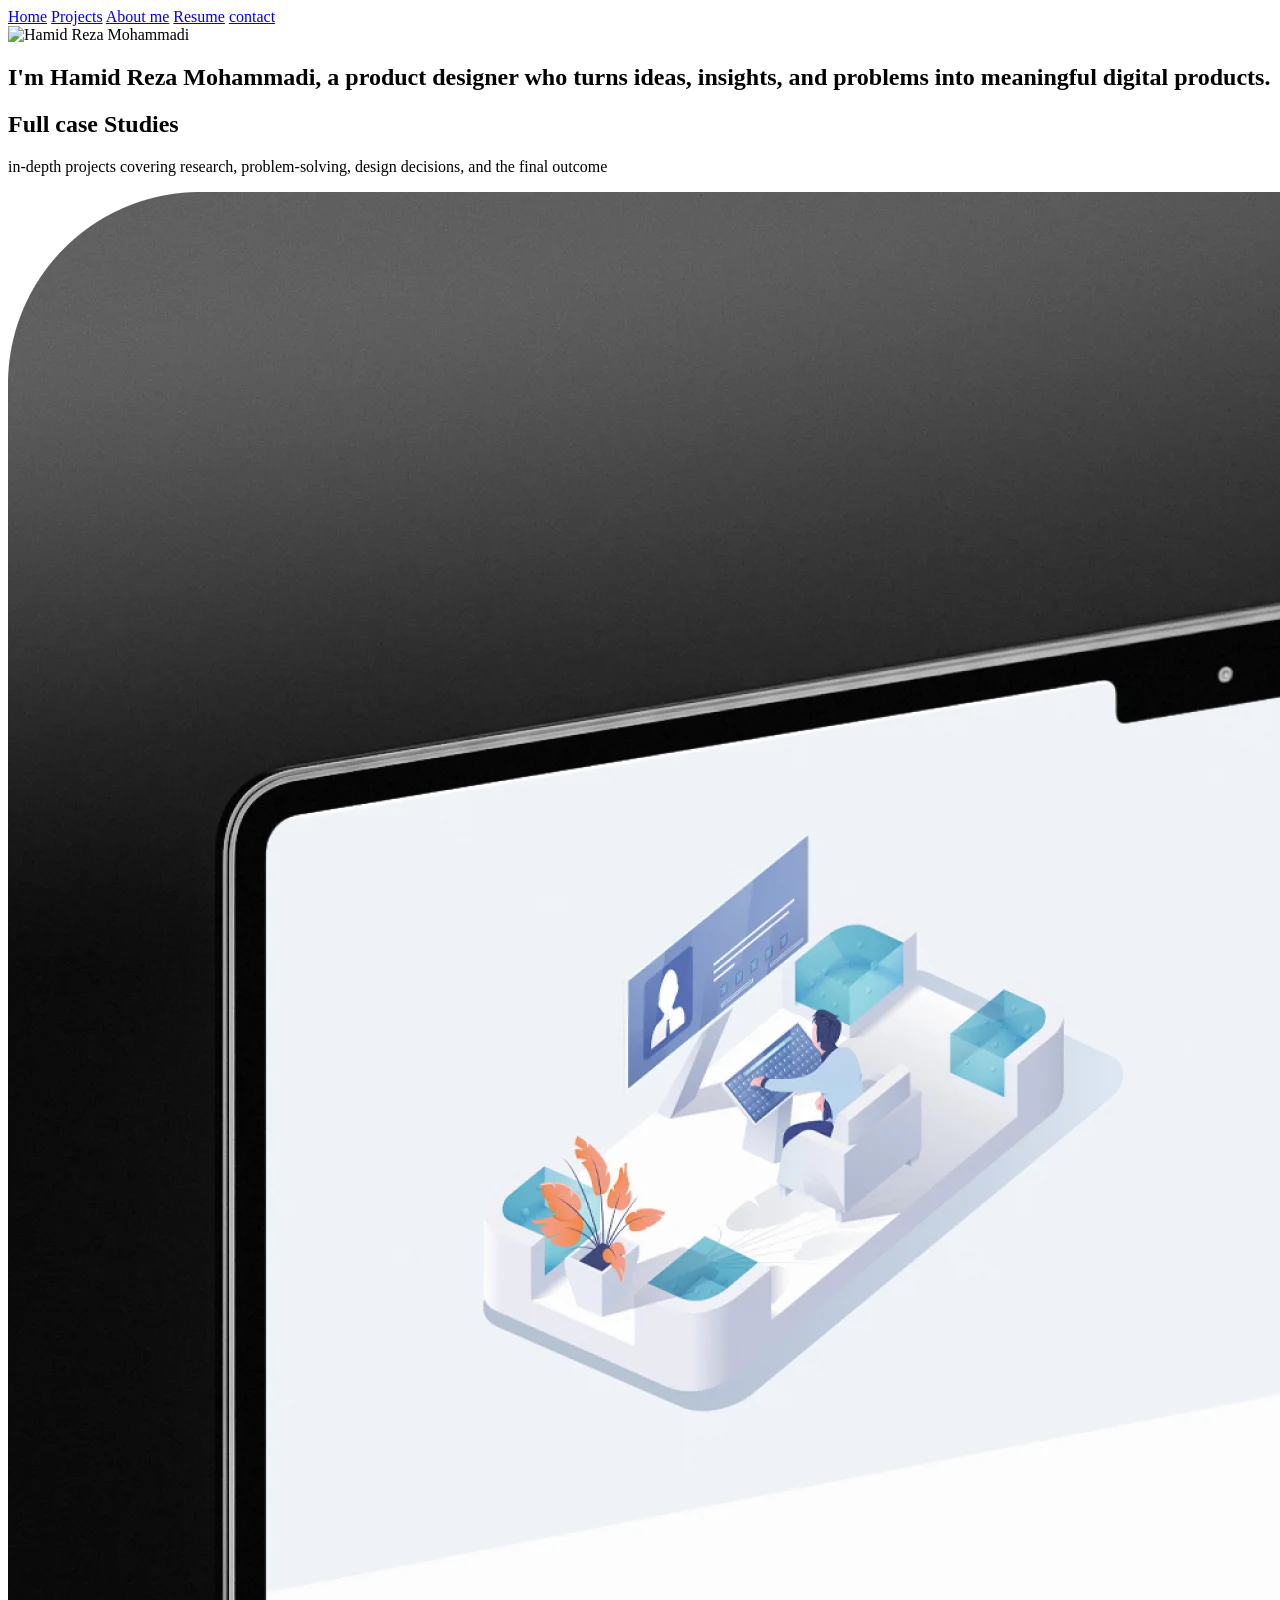
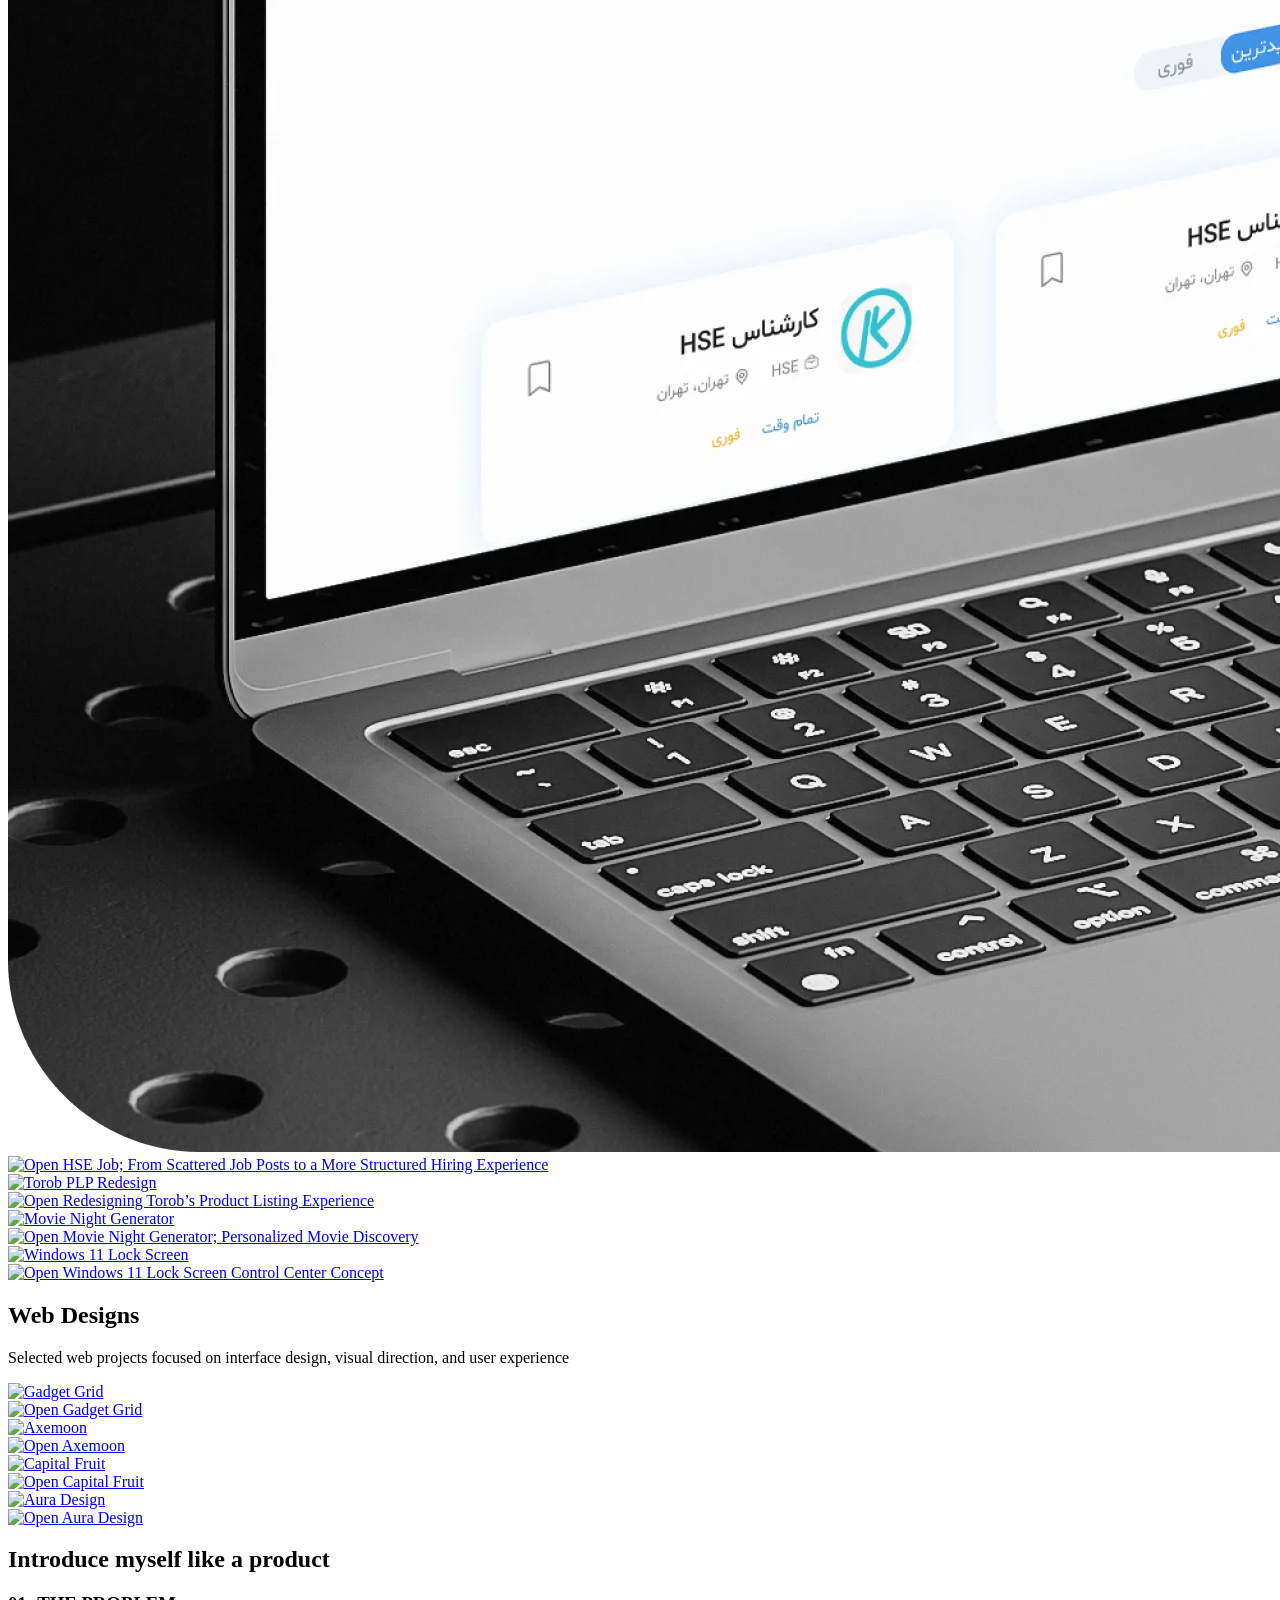
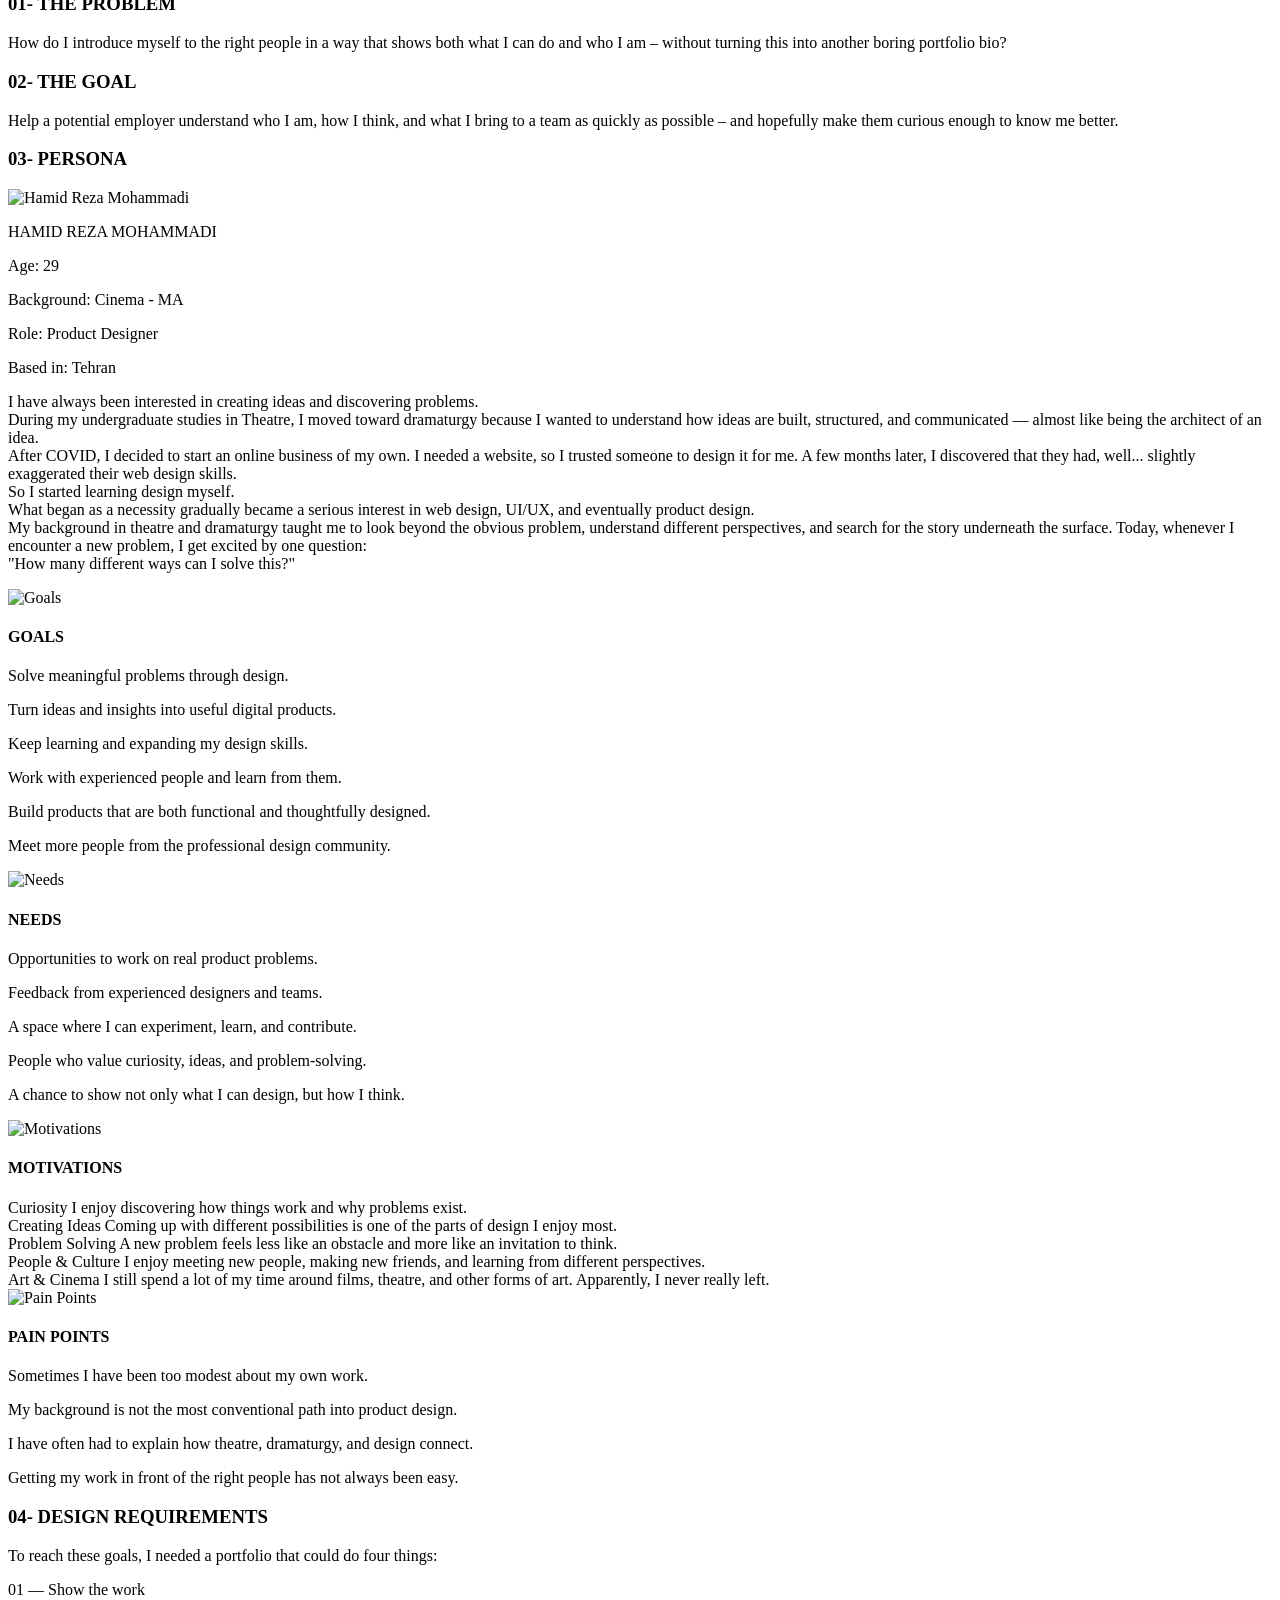
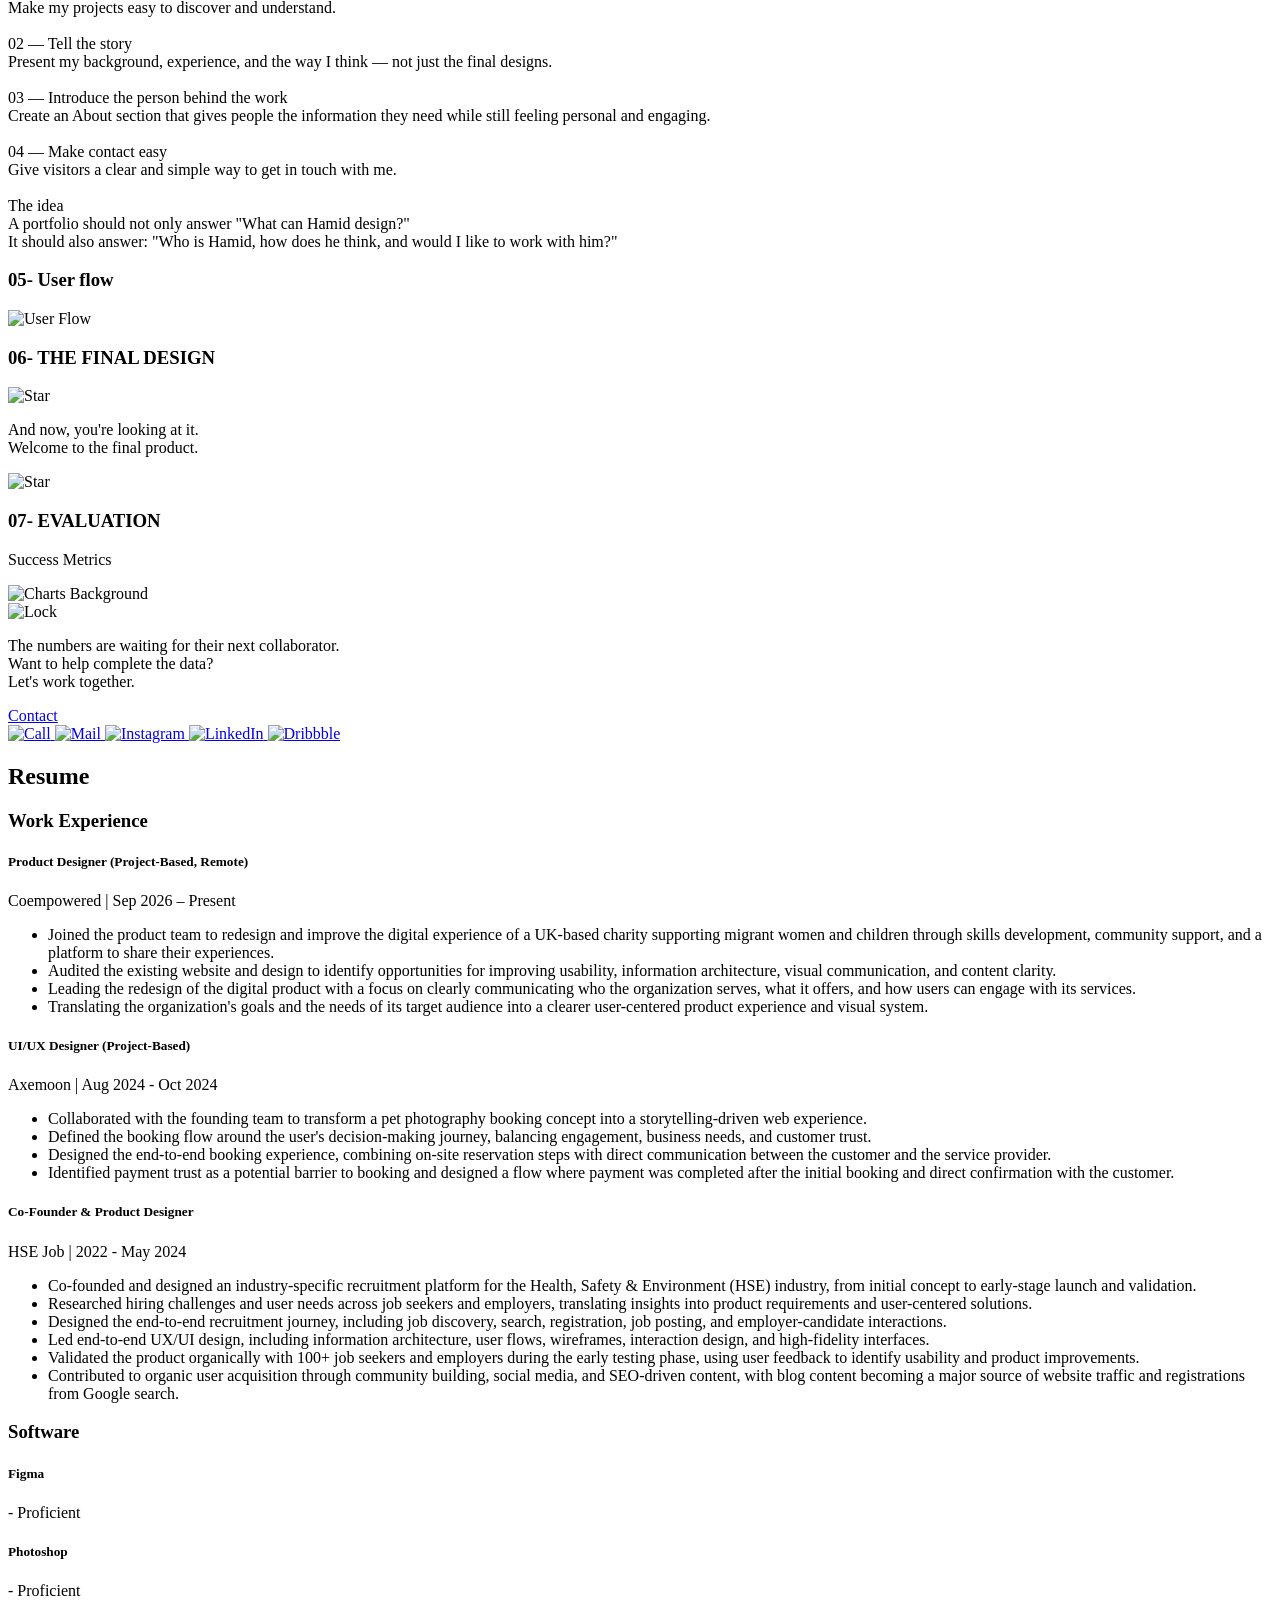
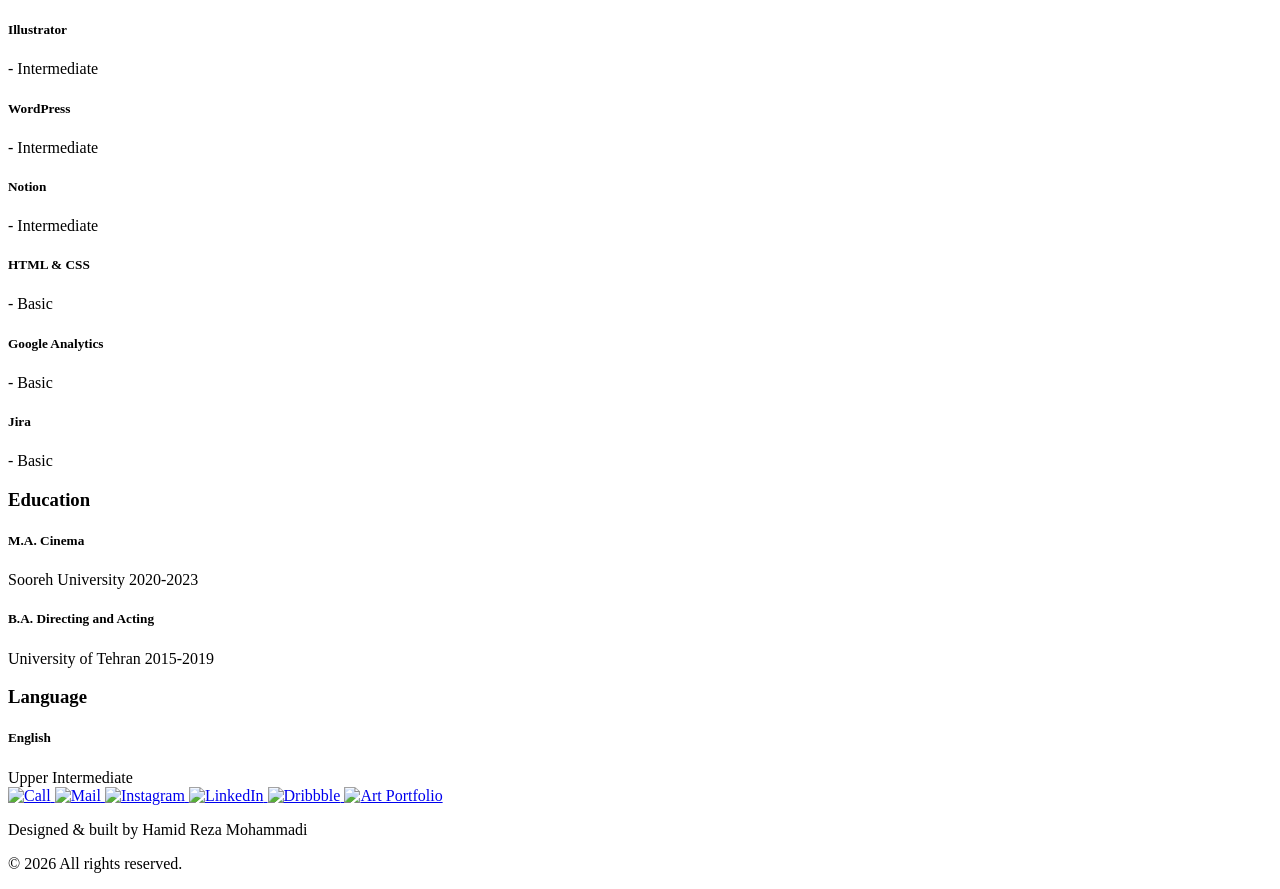
==== commit 983d94c3: "Update index.html" ====
--- a/index.html
+++ b/index.html
@@ -1,541 +1,491 @@
-<!doctype html>
+<!DOCTYPE html>
 <html lang="en">
 <head>
-  <meta charset="UTF-8">
-  <meta name="viewport" content="width=device-width, initial-scale=1">
-  <title>Hamid Reza Mohammadi</title>
-
-  <!-- فعلاً برای اینکه ظاهر دقیق بیاید از Google Fonts استفاده شده.
-       وقتی فایل فونت را داخل assets/fonts گذاشتی، این لینک را حذف می‌کنیم و لوکال لود می‌کنیم. -->
-  <link rel="preconnect" href="https://fonts.googleapis.com">
-  <link rel="preconnect" href="https://fonts.gstatic.com" crossorigin>
-  <link href="https://fonts.googleapis.com/css2?family=Crimson+Pro:wght@400;500;600&display=swap" rel="stylesheet">
-
-  <link rel="stylesheet" href="css/style.css">
-
-  <link rel="icon" href="assets/favicon/favicon.ico" sizes="any">
-<link rel="icon" type="image/png" sizes="32x32" href="assets/favicon/favicon-32x32.png">
-<link rel="icon" type="image/png" sizes="16x16" href="assets/favicon/favicon-16x16.png">
-<link rel="apple-touch-icon" sizes="180x180" href="assets/favicon/apple-touch-icon.png">
-  
+    <meta charset="UTF-8">
+    <meta name="viewport" content="width=device-width, initial-scale=1.0">
+    <title>Hamid Reza Mohammadi | Product Designer</title>
+    <link rel="preconnect" href="https://fonts.googleapis.com">
+    <link rel="preconnect" href="https://fonts.gstatic.com" crossorigin>
+    <link href="https://fonts.googleapis.com/css2?family=Manrope:wght@400;500&display=swap" rel="stylesheet">
+    <link rel="stylesheet" href="style.css">
 </head>
-
-<body class="is-preloading">
-  <div class="preloader" id="preloader" aria-hidden="false">
-  <div class="preloader__line" aria-label="Loading">
-    <span class="preloader__bracket preloader__bracket--left">[</span>
-    <span class="preloader__bracket preloader__bracket--right" id="preloaderRightBracket">]</span>
-  </div>
-</div>
-  <main>
-    <header class="hero container" id="top">
-      <div class="portrait">
-        <span aria-hidden="true"></span>
-        <img src="assets/hamid.png" alt="Hamid Reza Mohammadi">
-      </div>
-
-      <h1>Hamid Reza Mohammadi</h1>
-      <p>Dramaturge &amp; Designer</p>
-
-      <a <a class="scroll-arrow scroll-indicator" href="#about" aria-label="Scroll to About">
-  <svg class="scroll-indicator__icon" width="37.56" height="34.35" viewBox="0 0 38 35" fill="none" xmlns="http://www.w3.org/2000/svg" aria-hidden="true">
-    <path class="scroll-indicator__chev scroll-indicator__chev--1"
-          d="M6 10L19 23L32 10"
-          stroke="currentColor" stroke-width="2" stroke-linecap="round" stroke-linejoin="round"/>
-    <path class="scroll-indicator__chev scroll-indicator__chev--2"
-          d="M6 18L19 31L32 18"
-          stroke="currentColor" stroke-width="2" stroke-linecap="round" stroke-linejoin="round"/>
-  </svg>
-</a>
-    </header>
-
-    <section id="about" class="section container two-columns about-section">
-      <div>
-        <h2>About Me</h2>
-
-        <div class="section-copy">
-          <p>
-            It’s strange, I know, to start with the weather. But I love cloudy
-            days... a soft rain, a little mist, the smell of wet grass, and a
-            slow, cold wind. Maybe because this kind of weather has always been
-            a character in my creativity. It’s dramatic enough to hold love,
-            fear, sadness, joy, and curiosity.
-          </p>
-
-          <p>
-            I’m Hamid Reza, born in 1997. A dramaturge and designer with a background in theatre and cinema. I hold a BA in Acting and Directing and an MA in Cinema. My main interests include design, dramaturgy, and object theatre. I write, direct, and create short films, exploring stories across different forms and mediums.
-          </p>
-        </div>
-      </div>
-
-      <img class="about-image" src="assets/about.webp" alt="Hamid outdoors">
-    </section>
-
-    <section class="section container" id="writings">
-  <h2 class="align-right sticky-title">Writings</h2>
-
-  <div class="writing-list">
-    <article class="project" data-article-src="articles/pathology.html">
-      <img src="assets/writing01.webp" alt="">
-      <div>
-        <h3>A Pathology of Iranian Underground Cinema</h3>
-        <a class="read-link" href="#" aria-label="Read in Farsi">
-          Read in Farsi
-          <img class="read-link__icon" src="assets/icons/external.svg" alt="" aria-hidden="true">
-        </a>
-      </div>
-    </article>
-
-    <!-- کارت دوم: متن چپ / عکس راست -->
-    <article class="project project-reversed" data-article-src="articles/stand-by-me.html">
-      <img src="assets/writing02.webp" alt="">
-      <div>
-        <h3>Stand by Me: In Search of the American Dream</h3>
-        <a class="read-link" href="#" aria-label="Read in Farsi">
-          Read in Farsi
-          <img class="read-link__icon" src="assets/icons/external.svg" alt="" aria-hidden="true">
-        </a>
-      </div>
-    </article>
-
-    <article class="project" data-article-src="articles/outcry.html">
-      <img src="assets/writing03.webp" alt="">
-      <div>
-        <h3>Outcry: A Film Not Made for Us</h3>
-        <a class="read-link" href="#" aria-label="Read in Farsi">
-          Read in Farsi
-          <img class="read-link__icon" src="assets/icons/external.svg" alt="" aria-hidden="true">
-        </a>
-      </div>
-    </article>
-  </div>
-</section>
-
-    <section class="dark-section short-film" id="short-film">
-  <div class="container">
-    <h2>Short Film</h2>
-
-    <article class="short-film__layout">
-      <div class="short-film__text">
-        <h3 class="short-film__title">
-          The Problem Statement:<br>
-          Reframing Migration <span class="short-film__year">2024</span>
-        </h3>
-
-        <p class="short-film__subtitle">Director &amp; Writer</p>
-
-        <div class="short-film__watch">
-          <span class="short-film__watch-label">Watch on:</span>
-
-          <div class="short-film__icons">
-            <!-- SVG icons (replace file names if yours are different) -->
-            <a class="short-film__icon-link" href="https://vimeo.com/1225059359?fl=ip&fe=ec" target="_blank" rel="noopener noreferrer" aria-label="Vimeo">
-              <img class="short-film__icon" src="assets/icons/vimeo.svg" alt="" aria-hidden="true">
-            </a>
-
-            <a class="short-film__icon-link" href="https://drive.google.com/file/d/1N_DbDLwksG-aBW7IaMmJYphv06R5f6wc/view?usp=sharing" target="_blank" rel="noopener noreferrer" aria-label="Google Drive">
-              <img class="short-film__icon" src="assets/icons/drive.svg" alt="" aria-hidden="true">
-            </a>
-          </div>
-        </div>
-      </div>
-
-      <!-- Vimeo player + poster fallback -->
-      <div class="video-embed short-film__player" data-video-embed>
-        <img class="video-poster" src="assets/short-film.webp" alt="The Problem Statement poster">
-
-        <iframe
-          src="https://player.vimeo.com/video/1225059359?title=0&amp;byline=0&amp;portrait=0&amp;badge=0&amp;autopause=0&amp;player_id=0&amp;app_id=58479"
-          width="1920"
-          height="1080"
-          frameborder="0"
-          allow="autoplay; fullscreen; picture-in-picture; clipboard-write; encrypted-media; web-share"
-          referrerpolicy="strict-origin-when-cross-origin"
-          title="The Problem Statement: Reframing Migration"
-          loading="lazy"
-        ></iframe>
-      </div>
-    </article>
-  </div>
-</section>
-
-    <section class="section container" id="theatre">
-  <h2 class="align-right sticky-title">Theatre</h2>
+<body>
+       <!-- Navbar Section (Clean URL) -->
+    <div class="navbar-wrapper">
+        <nav class="main-navbar">
+            <a href="./" class="nav-link">Home</a>
+            <a href="./#case-studies" class="nav-link">Projects</a>
+            <a href="./#about-product" class="nav-link">About me</a>
+            <a href="./#resume" class="nav-link">Resume</a>
+            <a href="./#contact" class="nav-btn">contact</a>
+        </nav>
+    </div>
+    
+    <!-- Hero Section -->
+    <section class="hero-section">
+        <div class="container">
+            <div class="hero-content">
+                <img src="assets/images/profile-image.webp" alt="Hamid Reza Mohammadi" class="profile-img">
+                <h1 class="hero-text">
+                    I'm Hamid Reza Mohammadi, a <span class="highlight-yellow">product designer</span> 
+                    who turns <span class="highlight-green">ideas</span>, insights, and problems into 
+                    meaningful digital products.
+                </h1>
+            </div>
+        </div>
+    </section>
+
+       <!-- Full Case Studies Section -->
+    <section class="case-studies-section" id="case-studies">
+        <div class="container">
+            <div class="section-header">
+                <h2>Full case Studies</h2>
+                <p>in-depth projects covering research, problem-solving, design decisions, and the final outcome</p>
+            </div>
+            
+            <div class="projects-grid">
+                <!-- Project 1: HSE Job (New) -->
+                <a href="HSE-Job" target="_blank" class="project-card top-card">
+                    <img src="assets/images/hsejob.webp" alt="HSE Job" class="project-bg">
+                    <div class="hover-overlay align-left">
+                        <img src="assets/icons/open.svg" alt="Open" class="open-icon">
+                        <span class="project-title">HSE Job; From Scattered Job Posts to a More Structured Hiring Experience</span>
+                    </div>
+                </a>
+
+                <!-- Project 2: Torob -->
+                <a href="Torob-PLP-Redesign" target="_blank" class="project-card top-card">
+                    <img src="assets/images/Torob-PLP-Redesign.webp" alt="Torob PLP Redesign" class="project-bg">
+                    <div class="hover-overlay align-left">
+                        <img src="assets/icons/open.svg" alt="Open" class="open-icon">
+                        <span class="project-title">Redesigning Torob’s Product Listing Experience</span>
+                    </div>
+                </a>
+
+                <!-- Project 3: Movie Night -->
+                <a href="Movie-night-generator" target="_blank" class="project-card top-card">
+                    <img src="assets/images/Movie-night-generator.webp" alt="Movie Night Generator" class="project-bg">
+                    <div class="hover-overlay align-left">
+                        <img src="assets/icons/open.svg" alt="Open" class="open-icon">
+                        <span class="project-title">Movie Night Generator; Personalized Movie Discovery</span>
+                    </div>
+                </a>
+
+                <!-- Project 4: Windows Concept (Updated) -->
+                <a href="Windows-Control-Center-Concept" class="project-card top-card">
+                    <img src="assets/images/Windows-Control-Center-Concept-small.webp" alt="Windows 11 Lock Screen" class="project-bg">
+                    <div class="hover-overlay align-left">
+                        <img src="assets/icons/open.svg" alt="Open" class="open-icon">
+                        <span class="project-title">Windows 11 Lock Screen Control Center Concept</span>
+                    </div>
+                </a>
+            </div>
+        </div>
+    </section>
+
+    <!-- Web Designs Section -->
+    <section class="web-designs-section">
+        <div class="container">
+            <div class="section-header">
+                <h2>Web Designs</h2>
+                <p>Selected web projects focused on interface design, visual direction, and user experience</p>
+            </div>
+            
+            <div class="projects-grid">
+                <!-- Project 1 (Same Tab) -->
+                <a href="Gadget-grid" class="project-card square-card">
+                    <img src="assets/images/Gadget-grid.webp" alt="Gadget Grid" class="project-bg">
+                    <div class="hover-overlay align-left">
+                        <img src="assets/icons/open.svg" alt="Open" class="open-icon">
+                        <span class="project-title">Gadget Grid</span>
+                    </div>
+                </a>
+
+                <!-- Project 2 (Same Tab) -->
+                <a href="Axemoon" class="project-card square-card">
+                    <img src="assets/images/Axemoon.webp" alt="Axemoon" class="project-bg">
+                    <div class="hover-overlay align-left">
+                        <img src="assets/icons/open.svg" alt="Open" class="open-icon">
+                        <span class="project-title">Axemoon</span>
+                    </div>
+                </a>
+
+                <!-- Project 3 (Same Tab) -->
+                <a href="Capital-Fruit" class="project-card square-card">
+                    <img src="assets/images/Capital-Fruit.webp" alt="Capital Fruit" class="project-bg">
+                    <div class="hover-overlay align-left">
+                        <img src="assets/icons/open.svg" alt="Open" class="open-icon">
+                        <span class="project-title">Capital Fruit</span>
+                    </div>
+                </a>
+
+                <!-- Project 4 (Same Tab) -->
+                <a href="Aura" class="project-card square-card">
+                    <img src="assets/images/Aura.webp" alt="Aura Design" class="project-bg">
+                    <div class="hover-overlay align-left">
+                        <img src="assets/icons/open.svg" alt="Open" class="open-icon">
+                        <span class="project-title">Aura Design</span>
+                    </div>
+                </a>
+            </div>
+        </div>
+    </section>
+    <!-- Introduce Myself Like a Product Section -->
+    <section class="about-product-section" id="about-product">
+        <div class="container">
+            <div class="product-wrapper">
+                
+                <!-- Main Title -->
+                <h2 class="main-title">Introduce myself like a product</h2>
+
+                <!-- 01 & 02: Problem and Goal -->
+                <div class="grid-2 mb-80">
+                    <div class="card-white">
+                        <h3 class="card-title">01- THE PROBLEM</h3>
+                        <p class="body-text mt-8">How do I introduce myself to the right people in a way that shows both what I can do and who I am – without turning this into another boring portfolio bio?</p>
+                    </div>
+                    <div class="card-white">
+                        <h3 class="card-title">02- THE GOAL</h3>
+                        <p class="body-text mt-8">Help a potential employer understand who I am, how I think, and what I bring to a team as quickly as possible – and hopefully make them curious enough to know me better.</p>
+                    </div>
+                </div>
+
+                <!-- 03: Persona -->
+                <div class="persona-section mb-80">
+                    <h3 class="section-subtitle mb-64">03- PERSONA</h3>
+                    
+                    <!-- Biography Card -->
+                    <div class="card-white mb-32">
+                        <div class="bio-header">
+                            <img src="assets/images/persona-image.webp" alt="Hamid Reza Mohammadi" class="bio-image">
+                            <div class="bio-info">
+                                <p>HAMID REZA MOHAMMADI</p>
+                                <p>Age: 29</p>
+                                <p>Background: Cinema - MA</p>
+                                <p>Role: Product Designer</p>
+                                <p>Based in: Tehran</p>
+                            </div>
+                        </div>
+                        <div class="bio-description mt-32">
+                            <p class="body-text">I have always been interested in creating ideas and discovering problems.<br>
+                            During my undergraduate studies in Theatre, I moved toward dramaturgy because I wanted to understand how ideas are built, structured, and communicated — almost like being the architect of an idea.<br>
+                            After COVID, I decided to start an online business of my own. I needed a website, so I trusted someone to design it for me. A few months later, I discovered that they had, well... slightly exaggerated their web design skills.<br>
+                            So I started learning design myself.<br>
+                            What began as a necessity gradually became a serious interest in web design, UI/UX, and eventually product design.<br>
+                            My background in theatre and dramaturgy taught me to look beyond the obvious problem, understand different perspectives, and search for the story underneath the surface. Today, whenever I encounter a new problem, I get excited by one question:<br>
+                            "How many different ways can I solve this?"</p>
+                        </div>
+                    </div>
+
+                    <!-- Traits Grid (4 Cards) -->
+                    <div class="grid-2">
+                        <!-- Goals -->
+                        <div class="trait-card bg-yellow">
+                            <div class="trait-header">
+                                <img src="assets/icons/goals-icon.svg" alt="Goals" class="trait-icon">
+                                <h4>GOALS</h4>
+                            </div>
+                            <div class="trait-content">
+                                <p class="body-text">Solve meaningful problems through design.</p>
+                                <p class="body-text">Turn ideas and insights into useful digital products.</p>
+                                <p class="body-text">Keep learning and expanding my design skills.</p>
+                                <p class="body-text">Work with experienced people and learn from them.</p>
+                                <p class="body-text">Build products that are both functional and thoughtfully designed.</p>
+                                <p class="body-text">Meet more people from the professional design community.</p>
+                            </div>
+                        </div>
+
+                        <!-- Needs -->
+                        <div class="trait-card bg-green">
+                            <div class="trait-header">
+                                <img src="assets/icons/needs-icon.svg" alt="Needs" class="trait-icon">
+                                <h4>NEEDS</h4>
+                            </div>
+                            <div class="trait-content">
+                                <p class="body-text">Opportunities to work on real product problems.</p>
+                                <p class="body-text">Feedback from experienced designers and teams.</p>
+                                <p class="body-text">A space where I can experiment, learn, and contribute.</p>
+                                <p class="body-text">People who value curiosity, ideas, and problem-solving.</p>
+                                <p class="body-text">A chance to show not only what I can design, but how I think.</p>
+                            </div>
+                        </div>
+
+                        <!-- Motivations -->
+                        <div class="trait-card bg-blue">
+                            <div class="trait-header">
+                                <img src="assets/icons/motivations-icon.svg" alt="Motivations" class="trait-icon">
+                                <h4>MOTIVATIONS</h4>
+                            </div>
+                            <div class="trait-content">
+                                <div class="motivation-item">
+                                    <span class="body-title">Curiosity</span>
+                                    <span class="body-text">I enjoy discovering how things work and why problems exist.</span>
+                                </div>
+                                <div class="motivation-item">
+                                    <span class="body-title">Creating Ideas</span>
+                                    <span class="body-text">Coming up with different possibilities is one of the parts of design I enjoy most.</span>
+                                </div>
+                                <div class="motivation-item">
+                                    <span class="body-title">Problem Solving</span>
+                                    <span class="body-text">A new problem feels less like an obstacle and more like an invitation to think.</span>
+                                </div>
+                                <div class="motivation-item">
+                                    <span class="body-title">People & Culture</span>
+                                    <span class="body-text">I enjoy meeting new people, making new friends, and learning from different perspectives.</span>
+                                </div>
+                                <div class="motivation-item">
+                                    <span class="body-title">Art & Cinema</span>
+                                    <span class="body-text">I still spend a lot of my time around films, theatre, and other forms of art. Apparently, I never really left.</span>
+                                </div>
+                            </div>
+                        </div>
+
+                        <!-- Pain Points -->
+                        <div class="trait-card bg-cyan">
+                            <div class="trait-header">
+                                <img src="assets/icons/pain-icon.svg" alt="Pain Points" class="trait-icon">
+                                <h4>PAIN POINTS</h4>
+                            </div>
+                            <div class="trait-content">
+                                <p class="body-text">Sometimes I have been too modest about my own work.</p>
+                                <p class="body-text">My background is not the most conventional path into product design.</p>
+                                <p class="body-text">I have often had to explain how theatre, dramaturgy, and design connect.</p>
+                                <p class="body-text">Getting my work in front of the right people has not always been easy.</p>
+                            </div>
+                        </div>
+                    </div>
+                </div>
+
+                <!-- 04: Design Requirements -->
+                <div class="requirements-section mb-80">
+                    <div class="section-header-inline mb-64">
+                        <h3 class="section-subtitle">04- DESIGN REQUIREMENTS</h3>
+                        <p class="body-text mt-8">To reach these goals, I needed a portfolio that could do four things:</p>
+                    </div>
+                    <div class="card-white">
+                        <p class="body-text">
+                            <span class="body-title">01 — Show the work</span><br>Make my projects easy to discover and understand.<br><br>
+                            <span class="body-title">02 — Tell the story</span><br>Present my background, experience, and the way I think — not just the final designs.<br><br>
+                            <span class="body-title">03 — Introduce the person behind the work</span><br>Create an About section that gives people the information they need while still feeling personal and engaging.<br><br>
+                            <span class="body-title">04 — Make contact easy</span><br>Give visitors a clear and simple way to get in touch with me.<br><br>
+                            <span class="body-title">The idea</span><br>A portfolio should not only answer "What can Hamid design?"<br>It should also answer: "Who is Hamid, how does he think, and would I like to work with him?"
+                        </p>
+                    </div>
+                </div>
+
+                               <!-- 05: User Flow -->
+                <div class="userflow-section py-80">
+                    <h3 class="section-subtitle mb-64">05- User flow</h3>
+                    <picture>
+                        <!-- در موبایل این عکس لود میشه -->
+                        <source media="(max-width: 768px)" srcset="assets/images/user-flow-mobile.webp">
+                        <!-- در دسکتاپ این عکس لود میشه -->
+                        <img src="assets/images/user-flow.webp" alt="User Flow" class="full-width-image">
+                    </picture>
+                </div>
+
+                <!-- 06: The Final Design -->
+                <div class="final-design-section mb-80">
+                    <h3 class="section-subtitle mb-64">06- THE FINAL DESIGN</h3>
+                    <div class="final-box">
+                        <img src="assets/icons/final-icon.svg" alt="Star" class="final-icon">
+                        <p class="final-text">And now, you're looking at it.<br>Welcome to the final product.</p>
+                        <img src="assets/icons/final-icon.svg" alt="Star" class="final-icon">
+                    </div>
+                </div>
+
+                <!-- 07: Evaluation -->
+                <div class="evaluation-section mb-80">
+                    <div class="section-header-inline mb-64">
+                        <h3 class="section-subtitle">07- EVALUATION</h3>
+                        <p class="body-text mt-8">Success Metrics</p>
+                    </div>
+                    
+                    <div class="charts-wrapper">
+                        <img src="assets/images/charts.webp" alt="Charts Background" class="charts-bg">
+                        <div class="charts-overlay">
+                            <img src="assets/icons/lock-icon.svg" alt="Lock" class="lock-icon">
+                            <p class="body-text text-center">The numbers are waiting for their next collaborator.<br>Want to help complete the data?<br>Let's work together.</p>
+                            <a href="#contact" class="btn-primary">Contact</a>
+                        </div>
+                    </div>
+                </div>
+
+            </div> <!-- End of product-wrapper -->
+        </div>
+    </section>
+        <!-- Contact Section -->
+    <section class="contact-section" id="contact">
+        <div class="container">
+            <div class="contact-icons">
+                <a href="tel:00989358502657" target="_blank">
+                    <img src="assets/icons/call-icon.svg" alt="Call">
+                </a>
+                <a href="mailto:hamid.r.mod@gmail.com" target="_blank">
+                    <img src="assets/icons/mail-icon.svg" alt="Mail">
+                </a>
+                <a href="https://www.instagram.com/hamidrezamohammadiii?utm_source=qr&stkn=MTdydDBqcDg3eDZncQ==" target="_blank">
+                    <img src="assets/icons/instagram-icon.svg" alt="Instagram">
+                </a>
+                <a href="https://linkedin.com/in/hamidrezamd" target="_blank">
+                    <img src="assets/icons/linkedin-icon.svg" alt="LinkedIn">
+                </a>
+                <a href="https://dribbble.com/hamidrezamhm" target="_blank">
+                    <img src="assets/icons/dribbble-icon.svg" alt="Dribbble">
+                </a>
+            </div>
+        </div>
+    </section>
+
+    <!-- Resume Section -->
+    <section class="resume-section" id="resume">
+        <div class="container">
+            <h2 class="resume-main-title">Resume</h2>
+            
+            <div class="resume-content">
+                
+                <!-- Work Experience -->
+                <div class="resume-block">
+                    <h3 class="resume-subtitle">Work Experience</h3>
+                    
+                    <!-- Job 1 -->
+                    <div class="job-item">
+                        <div class="job-header">
+                            <h5>Product Designer (Project-Based, Remote)</h5>
+                            <span class="job-meta">Coempowered | Sep 2026 – Present</span>
+                        </div>
+                        <ul class="job-desc body-text">
+                            <li>Joined the product team to redesign and improve the digital experience of a UK-based charity supporting migrant women and children through skills development, community support, and a platform to share their experiences.</li>
+                            <li>Audited the existing website and design to identify opportunities for improving usability, information architecture, visual communication, and content clarity.</li>
+                            <li>Leading the redesign of the digital product with a focus on clearly communicating who the organization serves, what it offers, and how users can engage with its services.</li>
+                            <li>Translating the organization's goals and the needs of its target audience into a clearer user-centered product experience and visual system.</li>
+                        </ul>
+                    </div>
+
+                    <!-- Job 2 -->
+                    <div class="job-item">
+                        <div class="job-header">
+                            <h5>UI/UX Designer (Project-Based)</h5>
+                            <span class="job-meta">Axemoon | Aug 2024 - Oct 2024</span>
+                        </div>
+                        <ul class="job-desc body-text">
+                            <li>Collaborated with the founding team to transform a pet photography booking concept into a storytelling-driven web experience.</li>
+                            <li>Defined the booking flow around the user's decision-making journey, balancing engagement, business needs, and customer trust.</li>
+                            <li>Designed the end-to-end booking experience, combining on-site reservation steps with direct communication between the customer and the service provider.</li>
+                            <li>Identified payment trust as a potential barrier to booking and designed a flow where payment was completed after the initial booking and direct confirmation with the customer.</li>
+                        </ul>
+                    </div>
+
+                    <!-- Job 3 -->
+                    <div class="job-item">
+                        <div class="job-header">
+                            <h5>Co-Founder & Product Designer</h5>
+                            <span class="job-meta">HSE Job | 2022 - May 2024</span>
+                        </div>
+                        <ul class="job-desc body-text">
+                            <li>Co-founded and designed an industry-specific recruitment platform for the Health, Safety & Environment (HSE) industry, from initial concept to early-stage launch and validation.</li>
+                            <li>Researched hiring challenges and user needs across job seekers and employers, translating insights into product requirements and user-centered solutions.</li>
+                            <li>Designed the end-to-end recruitment journey, including job discovery, search, registration, job posting, and employer-candidate interactions.</li>
+                            <li>Led end-to-end UX/UI design, including information architecture, user flows, wireframes, interaction design, and high-fidelity interfaces.</li>
+                            <li>Validated the product organically with 100+ job seekers and employers during the early testing phase, using user feedback to identify usability and product improvements.</li>
+                            <li>Contributed to organic user acquisition through community building, social media, and SEO-driven content, with blog content becoming a major source of website traffic and registrations from Google search.</li>
+                        </ul>
+                    </div>
+                </div>
+
+                <!-- Software -->
+                <div class="resume-block">
+                    <h3 class="resume-subtitle">Software</h3>
+                    <div class="software-grid">
+                        <div class="software-item"><h5>Figma</h5><span class="body-text"> - Proficient</span></div>
+                        <div class="software-item"><h5>Photoshop</h5><span class="body-text"> - Proficient</span></div>
+                        <div class="software-item"><h5>Illustrator</h5><span class="body-text"> - Intermediate</span></div>
+                        <div class="software-item"><h5>WordPress</h5><span class="body-text"> - Intermediate</span></div>
+                        <div class="software-item"><h5>Notion</h5><span class="body-text"> - Intermediate</span></div>
+                        <div class="software-item"><h5>HTML & CSS</h5><span class="body-text"> - Basic</span></div>
+                        <div class="software-item"><h5>Google Analytics</h5><span class="body-text"> - Basic</span></div>
+                        <div class="software-item"><h5>Jira</h5><span class="body-text"> - Basic</span></div>
+                    </div>
+                </div>
+
+                <!-- Education -->
+                <div class="resume-block">
+                    <h3 class="resume-subtitle">Education</h3>
+                    <div class="list-container">
+                        <div class="list-item">
+                            <h5>M.A. Cinema</h5>
+                            <span class="body-text">Sooreh University</span>
+                            <span class="body-text">2020-2023</span>
+                        </div>
+                        <div class="list-item">
+                            <h5>B.A. Directing and Acting</h5>
+                            <span class="body-text">University of Tehran</span>
+                            <span class="body-text">2015-2019</span>
+                        </div>
+                    </div>
+                </div>
+
+                <!-- Language -->
+                <div class="resume-block">
+                    <h3 class="resume-subtitle">Language</h3>
+                    <div class="list-container">
+                        <div class="list-item">
+                            <h5>English</h5>
+                            <span class="body-text">Upper Intermediate</span>
+                        </div>
+                    </div>
+                </div>
+
+            </div>
+        </div>
+    </section>
+
+        <!-- Footer Section -->
+    <footer class="site-footer">
+        <div class="container">
+            <div class="footer-content">
+                
+                <!-- Footer Icons -->
+                <div class="footer-icons">
+                    <a href="tel:00989358502657" target="_blank">
+                        <img src="assets/icons/footer-call.svg" alt="Call">
+                    </a>
+                    <a href="mailto:hamid.r.mod@gmail.com" target="_blank">
+                        <img src="assets/icons/footer-mail.svg" alt="Mail">
+                    </a>
+                    <a href="https://www.instagram.com/hamidrezamohammadiii?utm_source=qr&stkn=MTdydDBqcDg3eDZncQ==" target="_blank">
+                        <img src="assets/icons/footer-instagram.svg" alt="Instagram">
+                    </a>
+                    <a href="https://linkedin.com/in/hamidrezamd" target="_blank">
+                        <img src="assets/icons/footer-linkedin.svg" alt="LinkedIn">
+                    </a>
+                    <a href="https://dribbble.com/hamidrezamhm" target="_blank">
+                        <img src="assets/icons/footer-dribbble.svg" alt="Dribbble">
+                    </a>
+                    <!-- لینک آیکون ششم رو هر زمان خواستی به جای # قرار بده -->
+                    <a href="https://hamidrezamod.github.io/art" target="_blank">
+                        <img src="assets/icons/footer-art.svg" alt="Art Portfolio">
+                    </a>
+                </div>
+
+                <!-- Footer Text -->
+                <div class="footer-text">
+                    <p>Designed & built by Hamid Reza Mohammadi</p>
+                    <p>© 2026 All rights reserved.</p>
+                </div>
+
+            </div>
+        </div>
+    </footer>
       
-  <div class="theatre-grid">
-    <div class="theatre-column">
-     <button class="theatre-item" type="button" data-theatre-src="theatre/relingo.html">
-        <img src="assets/relingo.webp" alt="">
-        <h3>Relingo <span>2022</span></h3>
-        <p>Assistant Director</p>
-      </button>
-
-      <button class="theatre-item" type="button" data-theatre-src="theatre/dollear.html">
-        <img src="assets/dollear.webp" alt="">
-        <h3>Dollear <span>2019</span></h3>
-        <p>Director, Dramaturge &amp; Actor</p>
-      </button>
-
-      <button class="theatre-item" type="button" data-theatre-src="theatre/bi.html">
-        <img src="assets/bi.webp" alt="">
-        <h3>Bi <span>2018</span></h3>
-        <p>Designer</p>
-      </button>
-
-      <button class="theatre-item" type="button" data-theatre-src="theatre/retreating-world.html">
-        <img src="assets/retreating-world.webp" alt="">
-        <h3>The Retreating World <span>2017</span></h3>
-        <p>Actor</p>
-      </button>
-    </div>
-
-    <div class="theatre-column theatre-offset">
-     <button class="theatre-item" type="button" data-theatre-src="theatre/extraneous.html">
-        <img src="assets/extraneous.webp" alt="">
-        <h3>Extraneous <span>2020</span></h3>
-        <p>Director &amp; Dramaturge</p>
-      </button>
-
-     <button class="theatre-item" type="button" data-theatre-src="theatre/assoiffes.html">
-        <img src="assets/assoiffes.webp" alt="">
-        <h3>Assoiffés <span>2017</span></h3>
-        <p>Actor</p>
-      </button>
-
-      <button class="theatre-item" type="button" data-theatre-src="theatre/soug-soroud.html">
-        <img src="assets/soug-soroud.webp" alt="">
-        <h3>Soug Soroud <span>2017</span></h3>
-        <p>Actor &amp; Set Builder</p>
-      </button>
-    </div>
-  </div>
-</section>
-    
-   <section class="dark-section podcast-section" id="podcast">
-  <div class="container">
-    <h2>Podcast</h2>
-
-    <article class="podcast-featured">
-      <div class="podcast-featured__text">
-        <h3 class="podcast-featured__title">
-          A Symbol of Modernity or a Disgrace for the City
-        </h3>
-
-        <p class="podcast-featured__subtitle">
-          Researcher &amp; Content Consultant
-        </p>
-
-        <div class="podcast-featured__links">
-          <a class="podcast-link" href="https://castbox.fm/vi/780688731" target="_blank" rel="noopener noreferrer" aria-label="Listen on Castbox">
-            <img
-              class="podcast-link__icon"
-              src="assets/icons/castbox.svg"
-              alt=""
-              aria-hidden="true"
-            >
-            Listen on Castbox
-          </a>
-
-          <a class="podcast-link" href="https://www.instagram.com/podgard/" target="_blank" rel="noopener noreferrer" aria-label="Podgard on Instagram">
-            <img
-              class="podcast-link__icon"
-              src="assets/icons/instagram-p.svg"
-              alt=""
-              aria-hidden="true"
-            >
-            Podgard on Instagram
-          </a>
-        </div>
-      </div>
-
-      <img
-        class="podcast-featured__image"
-        src="assets/podcast.png"
-        alt="Podgard podcast"
-      >
-    </article>
-  </div>
-</section>
-
-  <section class="section container resume" id="resume">
-  <h2 class="sticky-title">Resume</h2>
-
-  <div class="resume__stack">
-
-    <!-- Education -->
-    <section class="resume-block">
-      <h3 class="resume-block__title">Education</h3>
-
-      <div class="resume-block__content">
-        <div class="resume-item">
-          <p class="resume-item__top"><strong>Master’s Degree in Cinema</strong> — 2020–2023</p>
-          <p class="resume-item__sub">Sooreh University</p>
-        </div>
-
-        <div class="resume-item">
-          <p class="resume-item__top"><strong>Bachelor’s Degree in Acting and Directing</strong> — 2015–2020</p>
-          <p class="resume-item__sub">University of Tehran</p>
-        </div>
-      </div>
-      
-    </section>
-
-    <!-- Experience -->
-    <section class="resume-block">
-      <h3 class="resume-block__title">Experience</h3>
-
-      <ul class="resume-list">
-        <li>Freelance UI/UX Designer — 2024–Present</li>
-        <li>Content Creator &amp; Content Consultant, Podgard Art Podcast — 2022–2025</li>
-        <li>Literary Editor, Enba Magazine — 2018–2020</li>
-        <li>Theatre Venue Supervisor, 19th Experience Theatre Festival — 2019</li>
-        <li>Editorial Board Member, Practical Examination Guide for Theatre Arts — 2018</li>
-        <li>Workshop &amp; Panel Coordinator, 18th Experience Theatre Festival — 2018</li>
-        <li>Executive Team Member, Practical Examination for Theatre Arts — 2016–2018</li>
-      </ul>
-    </section>
-
-    <section class="resume-block">
-      <h3 class="resume-block__title">Professional Development</h3>
-
-      <div class="resume-block__content">
-        <div class="resume-item">
-          <p class="resume-item__top"><strong>Digital Professional Development Seminar for Young Dramaturgs</strong></p>
-          <p class="resume-item__sub">German Embassy Tehran, Goethe-Institut & University of Tehran — 2020–2021</p>
-        </div>
-
-        <div class="resume-item">
-          <p class="resume-item__top"><strong>“Beyond Borders” Symposium</strong></p>
-          <p class="resume-item__sub">University of Tehran & University of Hildesheim — 2021</p>
-        </div>
-
-        <div class="resume-item">
-          <p class="resume-item__top"><strong>Digital Professional Development Seminar for Young Dramaturgs — Beyond Borders 2021</strong></p>
-          <p class="resume-item__sub">University of Tehran & German Embassy Tehran — 2021</p>
-        </div>
-        
-      </div>
-      
-    </section>
-    
-
-    <!-- Software Skills -->
-    <section class="resume-block">
-      <h3 class="resume-block__title">Software Skills</h3>
-
-      <div class="skills-row">
-        <!-- Group 1 -->
-        <div class="skills-group">
-          <span class="skills-group__label">Design</span>
-          <div class="skills-group__icons">
-            <!-- این اسم‌ها placeholder هستند؛ با اسم فایل‌های خودت یکی کن -->
-            <img class="skill-icon" src="assets/icons/figma.svg" alt="Figma">
-            <img class="skill-icon" src="assets/icons/premiere.svg" alt="Premiere Pro">
-            <img class="skill-icon" src="assets/icons/illustrator.svg" alt="Illustrator">
-            <img class="skill-icon" src="assets/icons/photoshop.svg" alt="Photoshop">
-          </div>
-        </div>
-
-        <!-- Group 2 -->
-        <div class="skills-group">
-          <span class="skills-group__label">Project Management</span>
-          <div class="skills-group__icons">
-            <img class="skill-icon" src="assets/icons/notion.svg" alt="Notion">
-            <img class="skill-icon" src="assets/icons/jira.svg" alt="jira">
-            <img class="skill-icon" src="assets/icons/calendar.svg" alt="Google Calendar">
-          </div>
-        </div>
-
-        <!-- Group 3 -->
-        <div class="skills-group">
-          <span class="skills-group__label">Writing &amp; Content</span>
-          <div class="skills-group__icons">
-            <img class="skill-icon" src="assets/icons/word.svg" alt="Microsoft Word">
-            <img class="skill-icon" src="assets/icons/docs.svg" alt="Google Docs">
-          </div>
-        </div>
-      </div>
-    </section>
-
-  </div>
-</section>
-    <section class="section container">
-      <h2 class="align-right">Achievements</h2>
-
-      <div class="certificate-grid">
-        <img src="assets/award01.webp" alt="Certificate">
-        <img src="assets/award02.webp" alt="Certificate">
-        <img src="assets/award03.webp" alt="Certificate">
-        <img src="assets/award04.webp" alt="Certificate">
-        <img src="assets/award05.webp" alt="Certificate">
-      </div>
-    </section>
-
-    <section class="contact container" id="contact">
-  <h2 class="contact__title">Contact Info</h2>
-
-  <div class="contact-grid">
-    <a class="contact-link" href="tel:+989358502657" aria-label="Phone">
-      <img class="contact-link__icon" src="assets/icons/phone.svg" alt="" aria-hidden="true">
-      <span>+98 935 850 2657</span>
-    </a>
-
-    <a class="contact-link" href="mailto:Hamid.r.mod@gmail.com" aria-label="Email">
-      <img class="contact-link__icon" src="assets/icons/email.svg" alt="" aria-hidden="true">
-      <span>Hamid.r.mod@gmail.com</span>
-    </a>
-
-    <a class="contact-link" href="https://www.instagram.com/hamidrezamohammadiii?utm_source=qr&stkn=MTdydDBqcDg3eDZncQ==" target="_blank" rel="noopener noreferrer" aria-label="Instagram">
-      <img class="contact-link__icon" src="assets/icons/instagram.svg" alt="" aria-hidden="true">
-      <span>Instagram</span>
-    </a>
-
-    <a class="contact-link" href="https://linkedin.com/in/hamidrezamd" target="_blank" rel="noopener noreferrer" aria-label="LinkedIn">
-      <img class="contact-link__icon" src="assets/icons/linkedin.svg" alt="" aria-hidden="true">
-      <span>Linkedin</span>
-    </a>
-
-    <a class="contact-link" href="https://dribbble.com/hamidrezamhm" target="_blank" rel="noopener noreferrer" aria-label="Dribbble">
-      <img class="contact-link__icon" src="assets/icons/dribbble.svg" alt="" aria-hidden="true">
-      <span>Dribbble</span>
-    </a>
-
-    <a class="contact-link" href="https://boxd.it/2vg61" target="_blank" rel="noopener noreferrer" aria-label="Letterboxd">
-      <img class="contact-link__icon" src="assets/icons/letterboxd.svg" alt="" aria-hidden="true">
-      <span>Letterboxd</span>
-    </a>
-  </div>
-</section>
-  </main>
-
- <footer class="site-footer">
-  <div class="site-footer__designed">Designed &amp; built by Hamid Reza Mohammadi</div>
-  <div class="site-footer__copy">© 2026 All rights reserved.</div>
-</footer>
- <nav class="dock-nav" aria-label="Site navigation">
-  <a class="dock-nav__link" href="#top">Home</a>
-
-  <div class="dock-nav__works">
-    <button
-      class="dock-nav__toggle"
-      type="button"
-      aria-expanded="false"
-      aria-controls="worksMenu"
-    >
-      Works
-      <svg class="dock-nav__chevron" width="11" height="9" viewBox="0 0 11 9" fill="none" xmlns="http://www.w3.org/2000/svg" aria-hidden="true">
-        <path d="M1 3L5.5 7L10 3" stroke="currentColor" stroke-width="1.6" stroke-linecap="round" stroke-linejoin="round"/>
-      </svg>
-    </button>
-
-    <div class="dock-nav__menu" id="worksMenu">
-      <a class="dock-nav__menu-link" href="#writings">Writings</a>
-      <a class="dock-nav__menu-link" href="#short-film">Short Film</a>
-      <a class="dock-nav__menu-link" href="#theatre">Theatre</a>
-      <a class="dock-nav__menu-link" href="#podcast">Podcast</a>
-    </div>
-  </div>
-
-  <a class="dock-nav__link" href="#resume">Resume</a>
-<a class="dock-nav__link" href="#about">About Me</a>
-<a class="dock-nav__cta" href="#contact">contact</a>
-</nav>
-
-  <div class="article-modal" id="articleModal" aria-hidden="true">
-  <div class="article-modal__backdrop" data-article-close></div>
-
-  <div class="article-modal__panel" role="dialog" aria-modal="true" aria-label="Article" data-native-scroll>
-    <div class="article-modal__closebar">
-      <button class="article-modal__close" type="button" aria-label="Close article" data-article-close>
-        <img src="assets/icons/close.svg" alt="" aria-hidden="true" width="40" height="40">
-      </button>
-    </div>
-
-    <div class="article-modal__content" id="articleModalContent"></div>
-  </div>
-</div>
-
-  <!-- =========================
-     THEATRE MODAL
-========================= -->
-<div class="theatre-modal" id="theatreModal" aria-hidden="true">
-  <div class="theatre-modal__backdrop" data-theatre-close></div>
-
-  <div class="theatre-modal__panel" role="dialog" aria-modal="true" aria-label="Theatre project" data-native-scroll>
-    <div class="theatre-modal__closebar">
-      <button class="theatre-modal__close" type="button" aria-label="Close" data-theatre-close>
-        <img src="assets/icons/close.svg" alt="" aria-hidden="true" width="40" height="40">
-      </button>
-    </div>
-
-    <div class="theatre-modal__content" id="theatreModalContent"></div>
-  </div>
-</div>
-  
-  <!-- =========================
-     CERTIFICATES LIGHTBOX
-========================= -->
-<div class="cert-modal" id="certModal" aria-hidden="true">
-  <div class="cert-modal__backdrop" data-cert-close></div>
-
-  <div class="cert-modal__panel" role="dialog" aria-modal="true" aria-label="Certificate preview">
-    <button class="cert-modal__close" type="button" aria-label="Close" data-cert-close>
-      <img src="assets/icons/close.svg" alt="" aria-hidden="true" width="40" height="40">
-    </button>
-
-    <button class="cert-modal__nav cert-modal__nav--prev" type="button" aria-label="Previous" data-cert-prev>
-      ‹
-    </button>
-
-    <img class="cert-modal__img" id="certModalImg" src="" alt="">
-
-    <button class="cert-modal__nav cert-modal__nav--next" type="button" aria-label="Next" data-cert-next>
-      ›
-    </button>
-  </div>
-</div>
-
-
-  <nav class="mnav" aria-label="Mobile navigation">
-  <div class="mnav__left">
-    <a class="mnav__home" href="#top" aria-label="Home">
-      <img class="mnav__home-icon" src="assets/icons/home.svg" alt="" aria-hidden="true">
-    </a>
-
-    <div class="mnav__drop" data-mnav-drop="works">
-      <button class="mnav__toggle" type="button" aria-expanded="false" aria-controls="mnavWorks">
-        Works
-        <svg class="mnav__chev" width="11" height="9" viewBox="0 0 11 9" fill="none" xmlns="http://www.w3.org/2000/svg" aria-hidden="true">
-          <path d="M1 3L5.5 7L10 3" stroke="currentColor" stroke-width="1.6" stroke-linecap="round" stroke-linejoin="round"/>
-        </svg>
-      </button>
-
-      <div class="mnav__menu" id="mnavWorks">
-        <a class="mnav__menu-link" href="#writings">Writings</a>
-        <a class="mnav__menu-link" href="#short-film">Short Film</a>
-        <a class="mnav__menu-link" href="#theatre">Theatre</a>
-        <a class="mnav__menu-link" href="#podcast">Podcast</a>
-      </div>
-    </div>
-
-    <div class="mnav__drop" data-mnav-drop="info">
-      <button class="mnav__toggle" type="button" aria-expanded="false" aria-controls="mnavInfo">
-        Info
-        <svg class="mnav__chev" width="11" height="9" viewBox="0 0 11 9" fill="none" xmlns="http://www.w3.org/2000/svg" aria-hidden="true">
-          <path d="M1 3L5.5 7L10 3" stroke="currentColor" stroke-width="1.6" stroke-linecap="round" stroke-linejoin="round"/>
-        </svg>
-      </button>
-
-      <div class="mnav__menu" id="mnavInfo">
-        <a class="mnav__menu-link" href="#about">About Me</a>
-        <a class="mnav__menu-link" href="#resume">Resume</a>
-      </div>
-    </div>
-  </div>
-
-  <a class="mnav__cta" href="#contact">contact</a>
-</nav>
-  
-  <script src="js/main.js"></script>
+    <!-- فایل اصلی جاوا اسکریپت خودمان -->
+    <script src="main.js"></script>
 </body>
 </html>
+        <!-- اتصال فایل جاوا اسکریپت -->
+    <script src="main.js"></script>
+</body>
+</html>
+
+</body>
+</html>
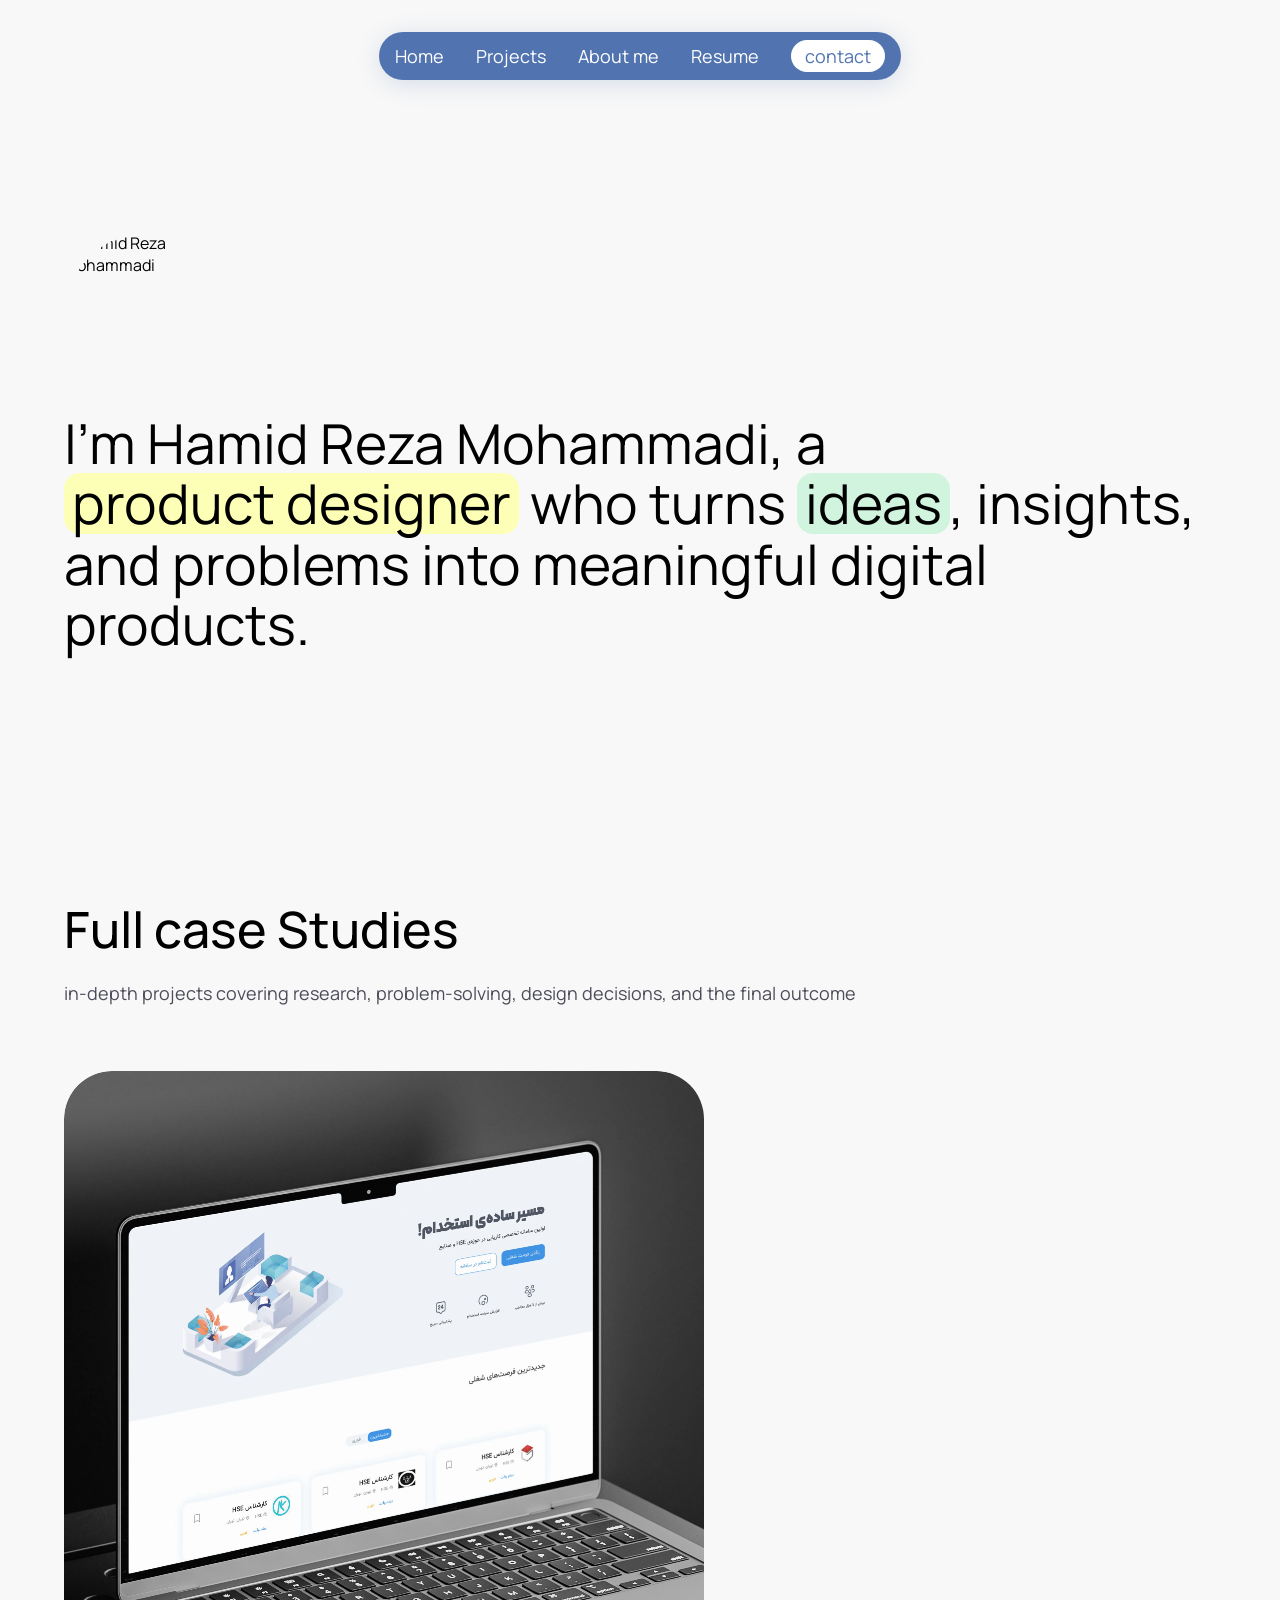
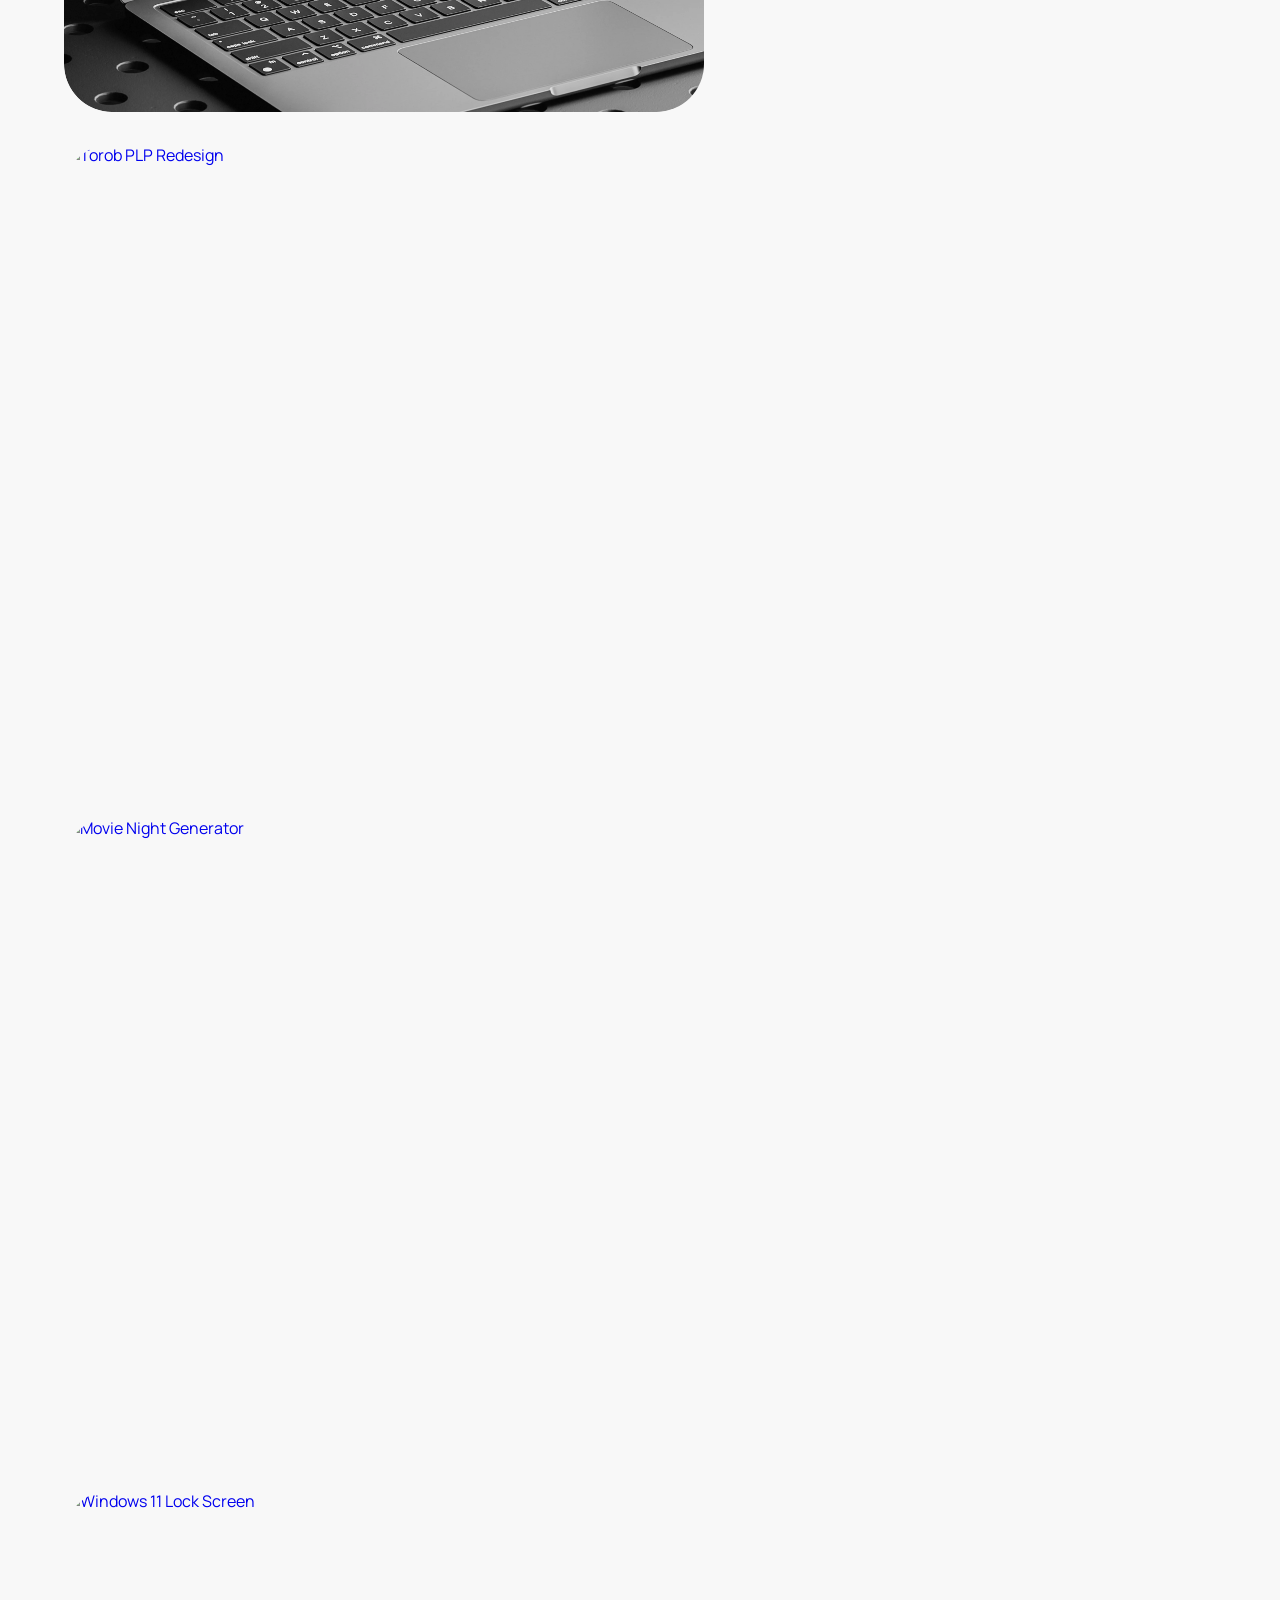
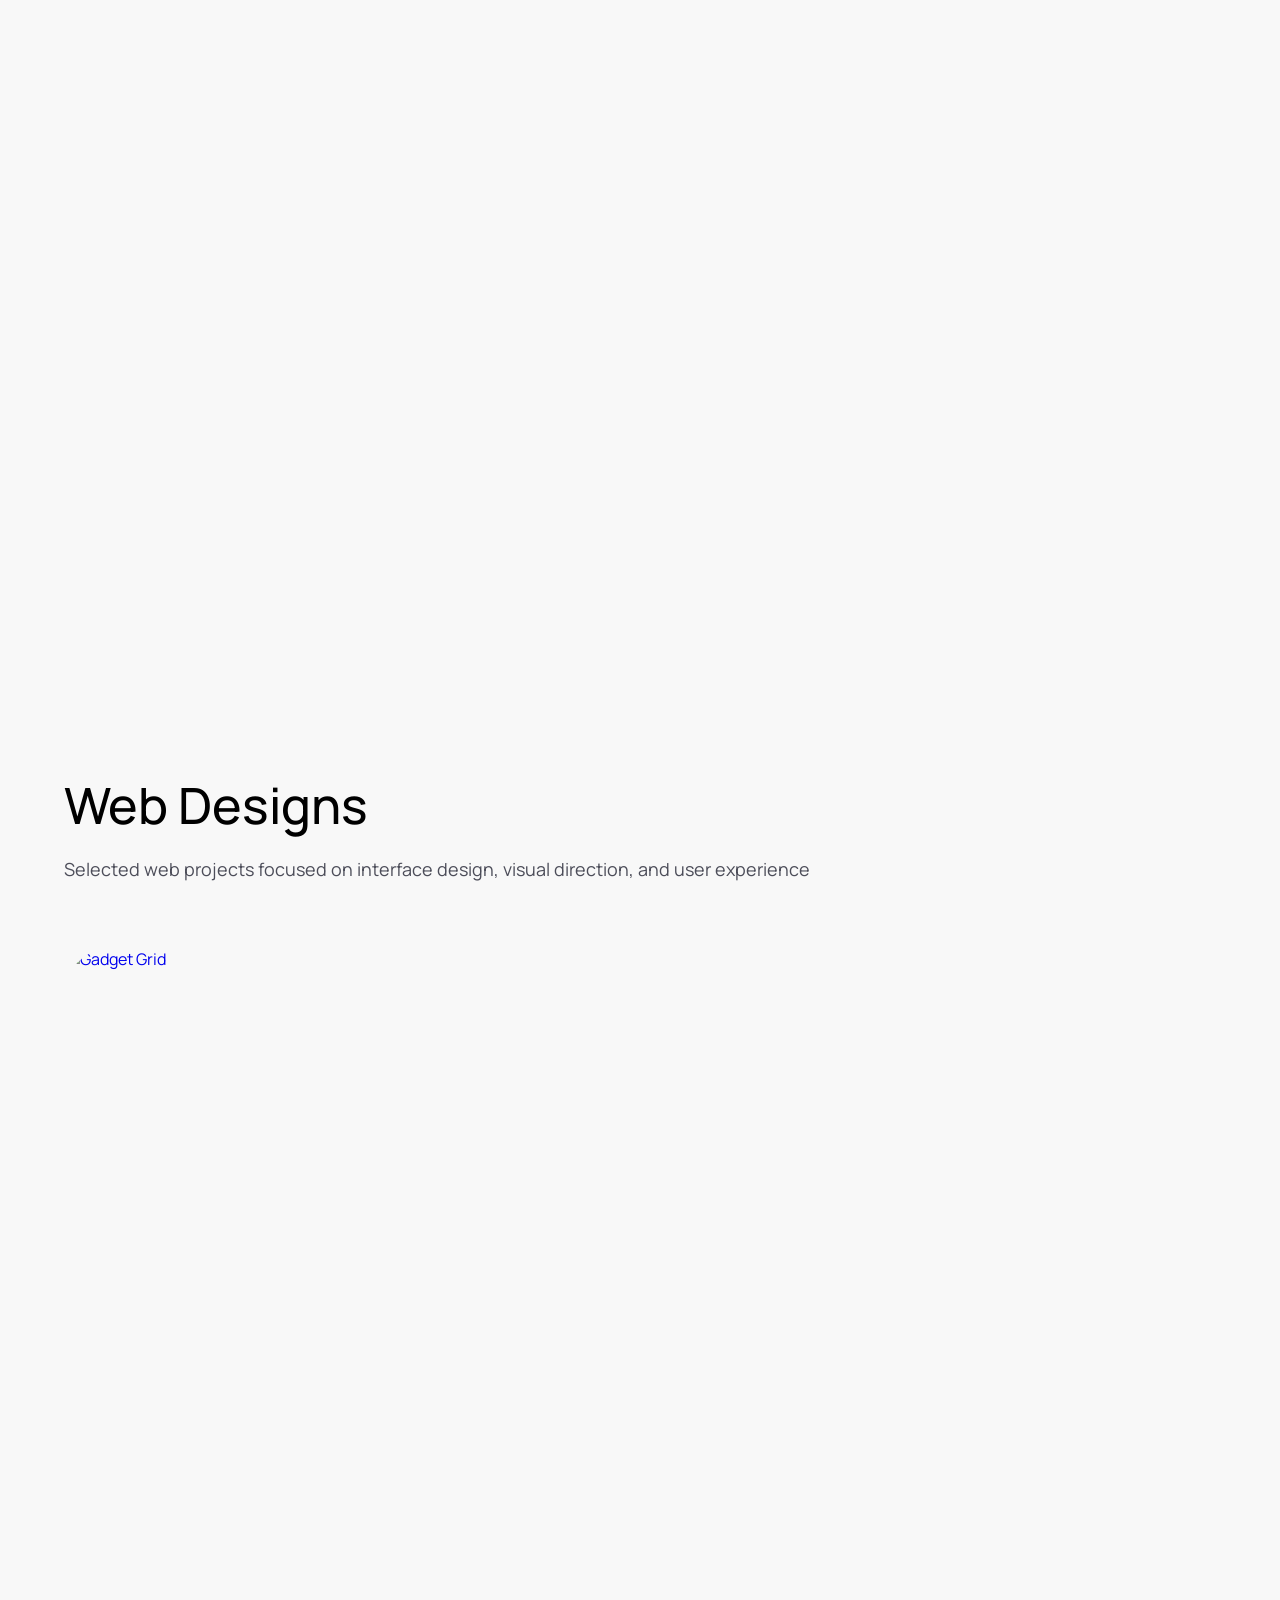
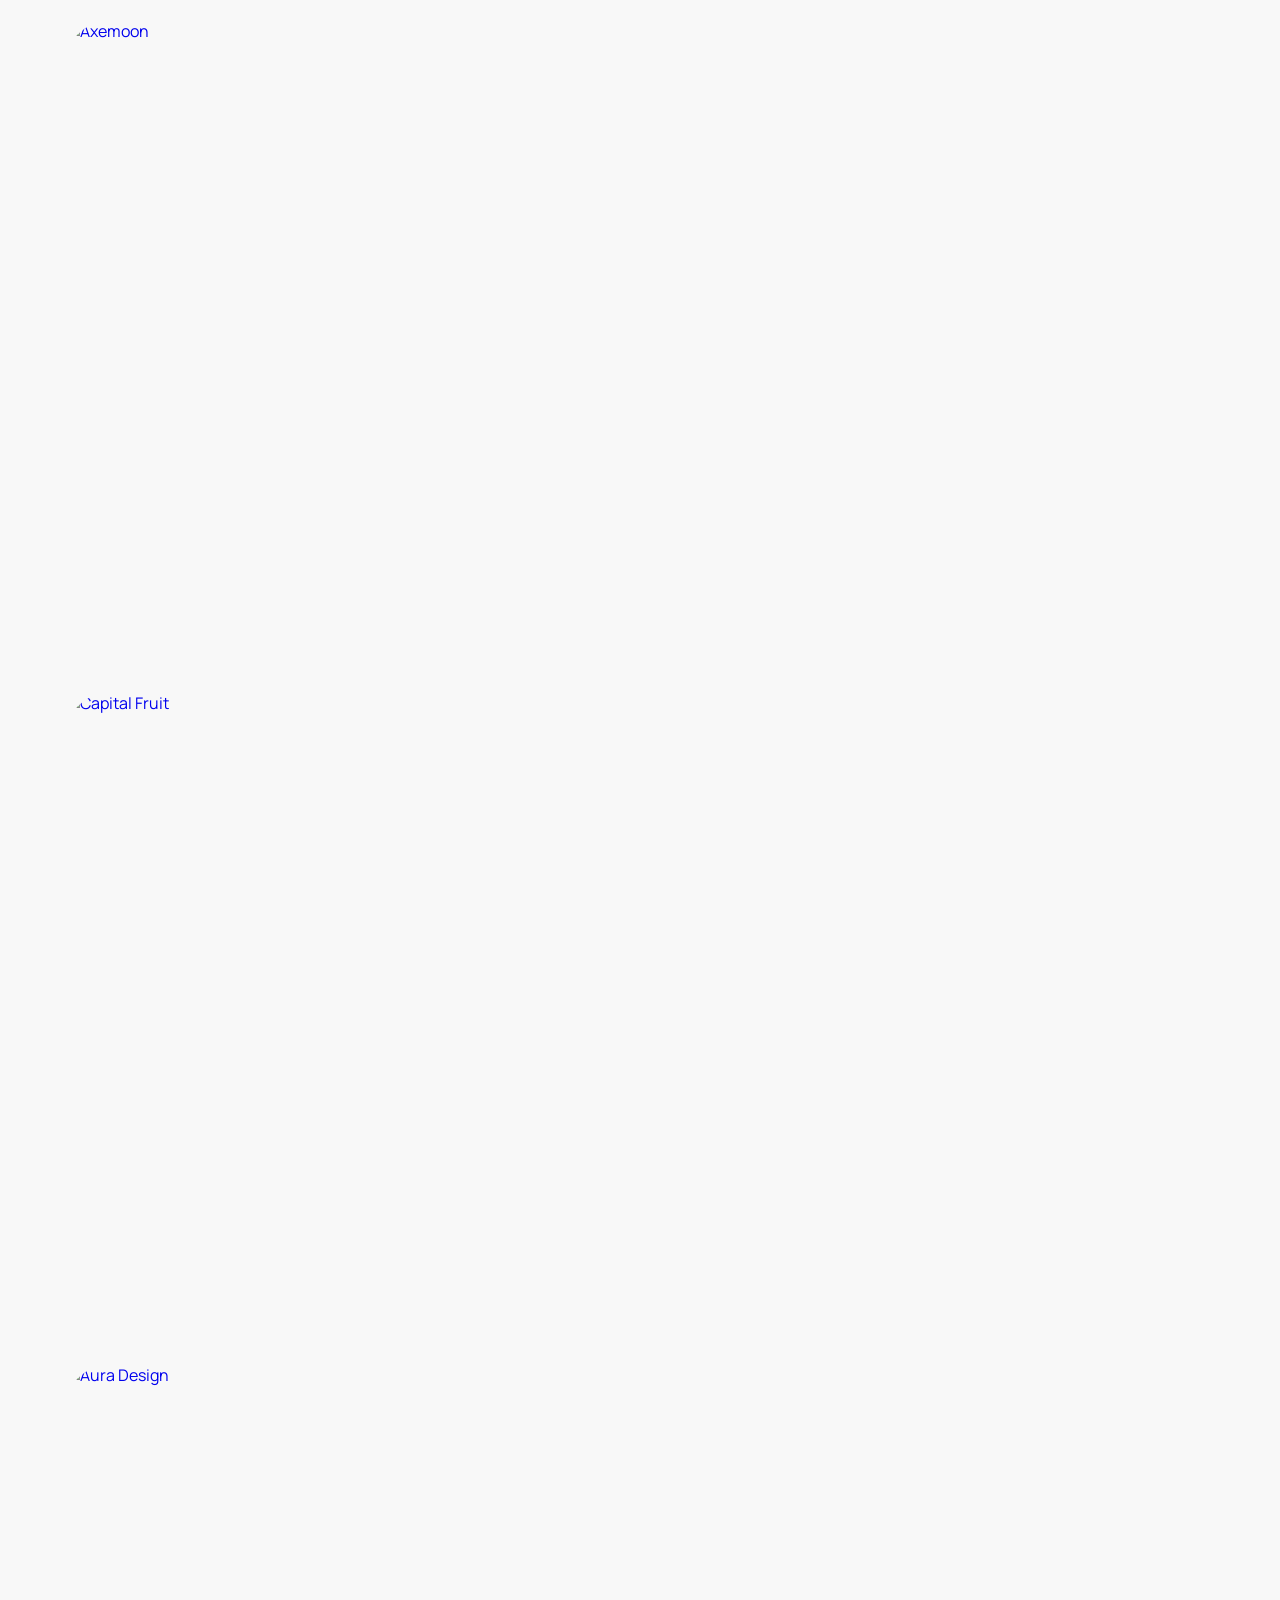
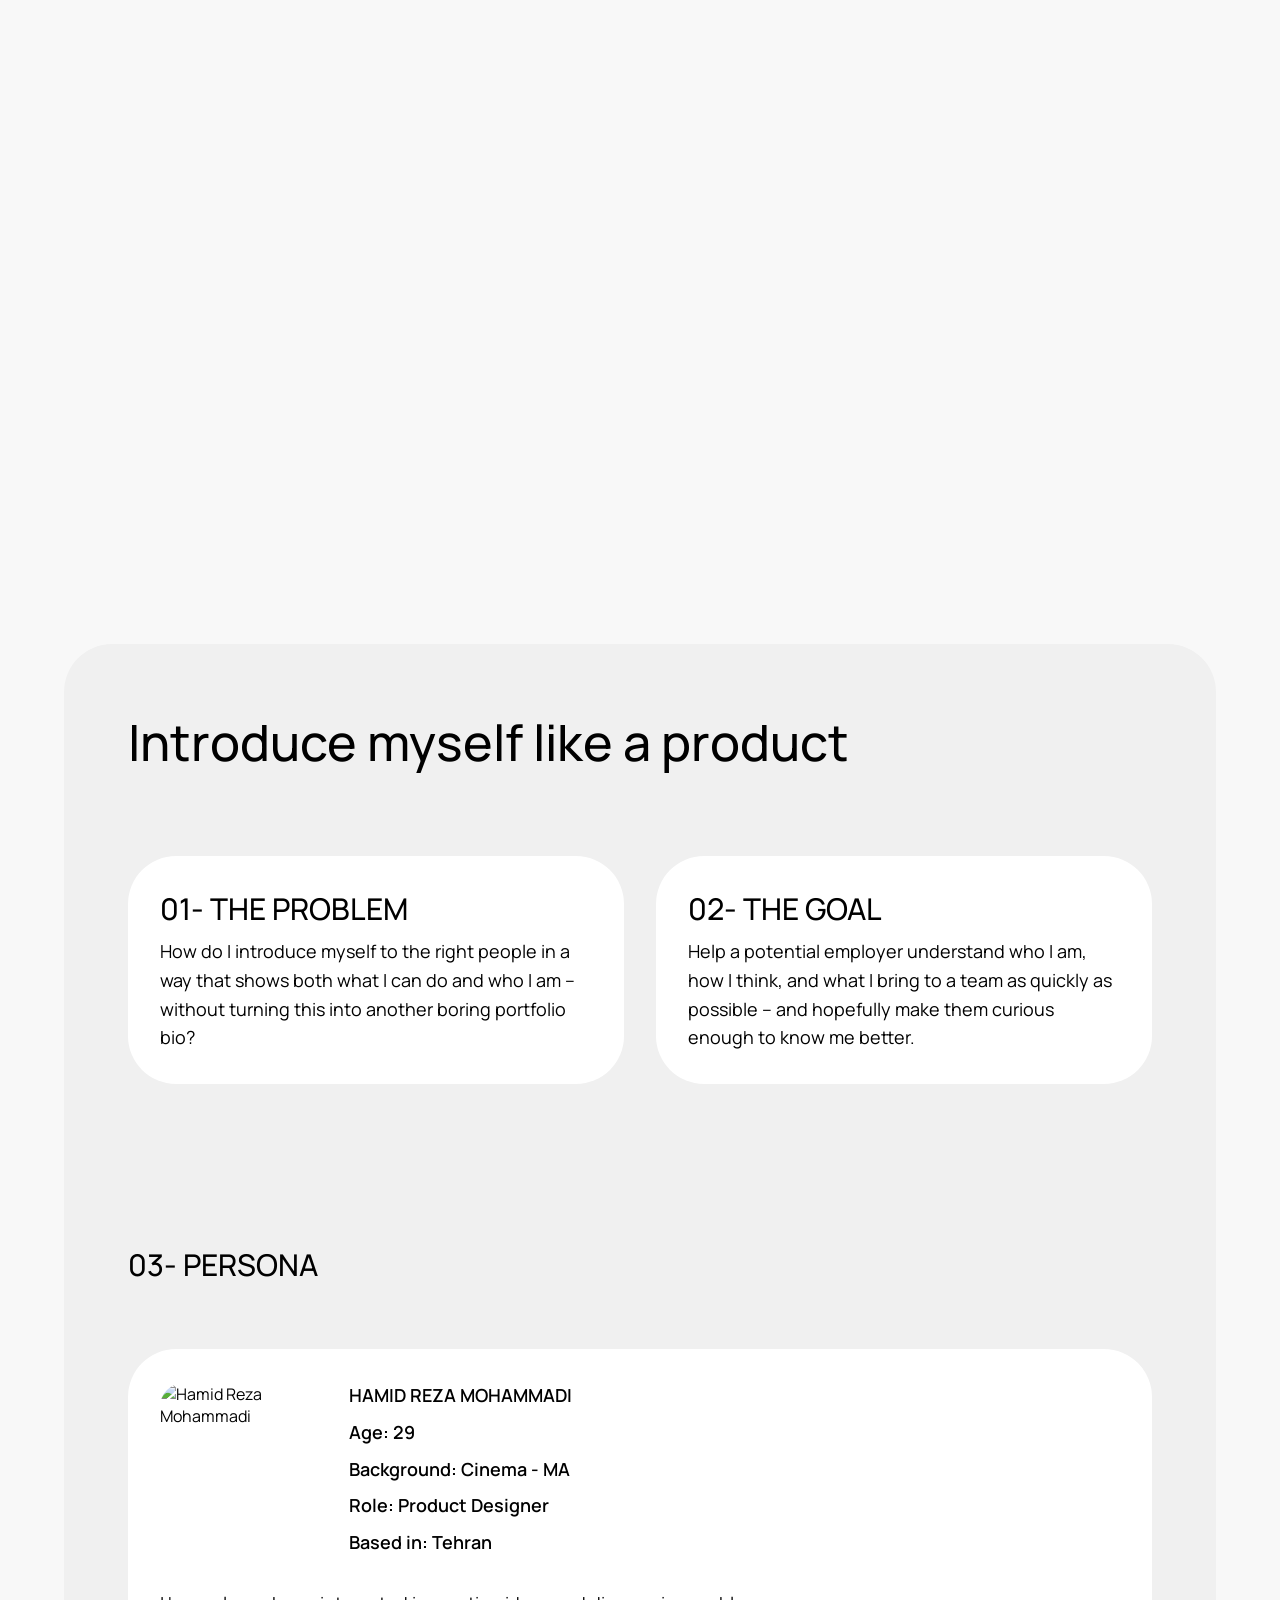
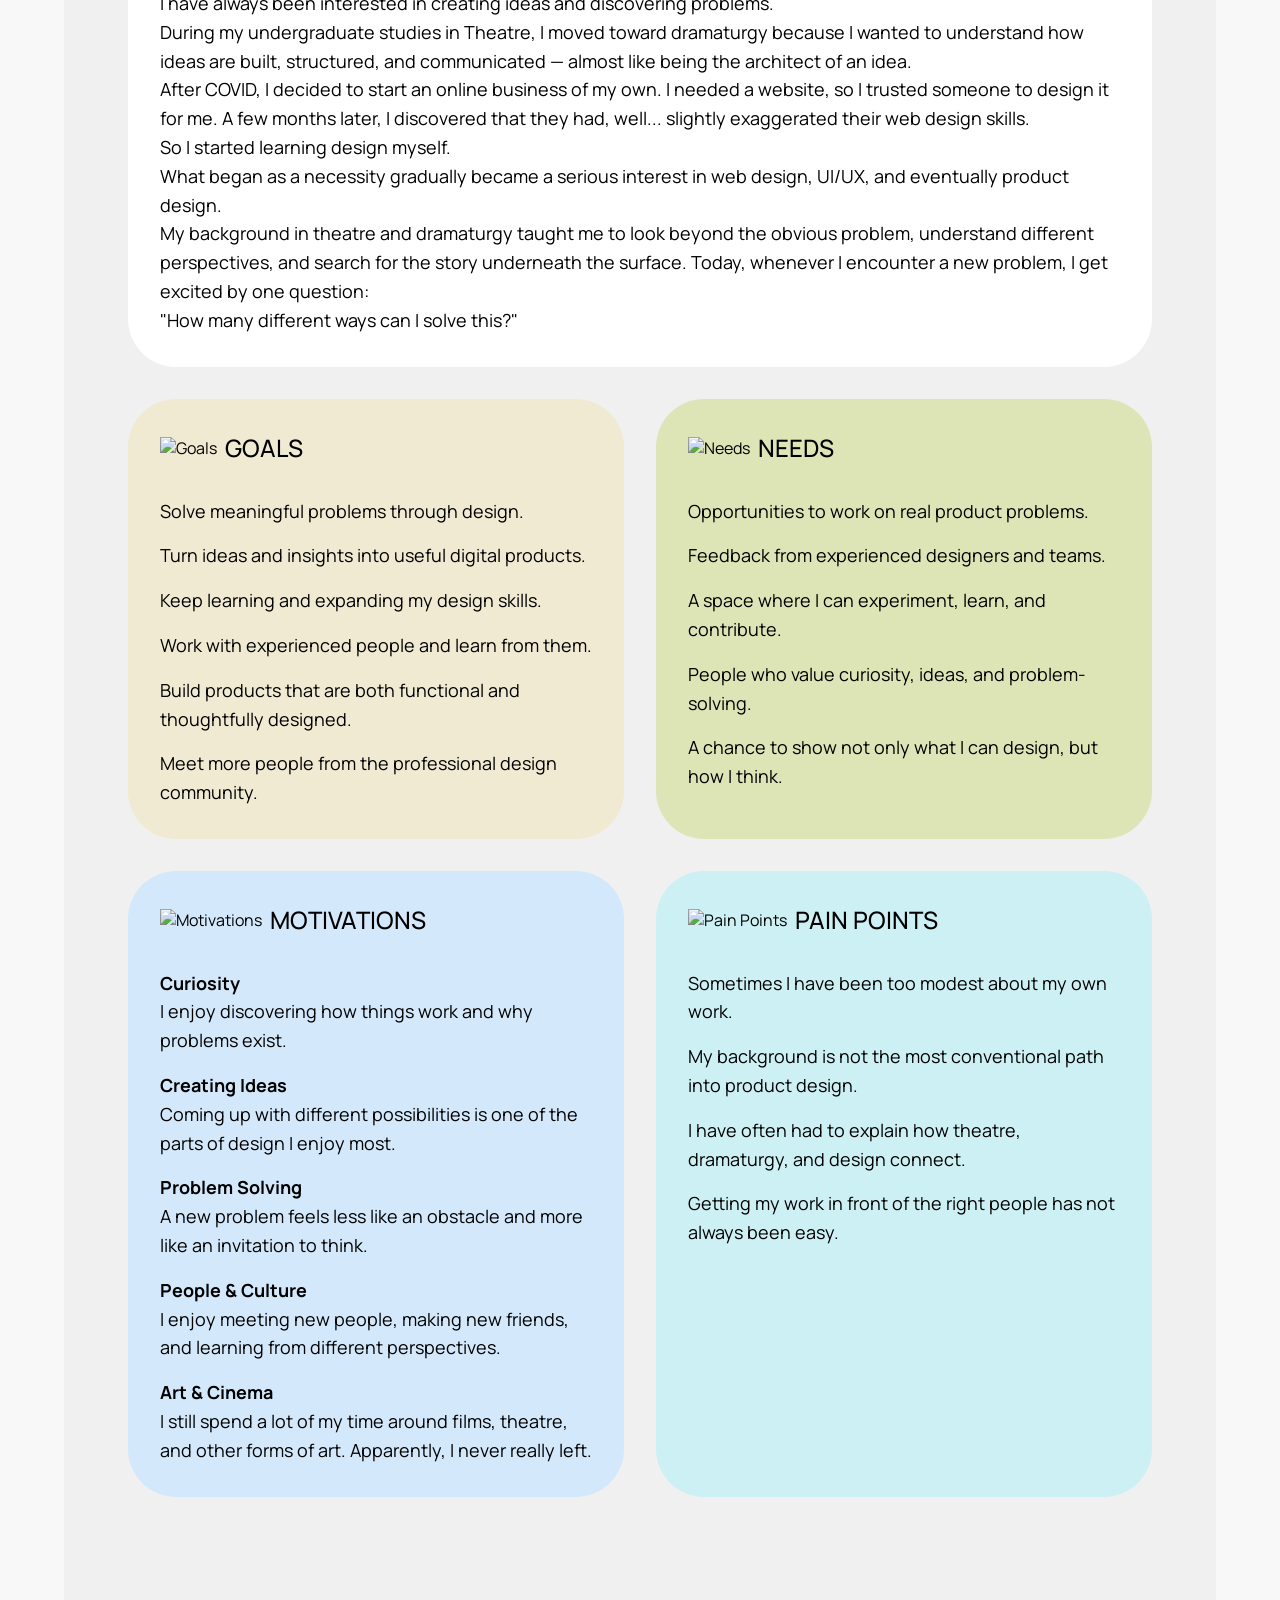
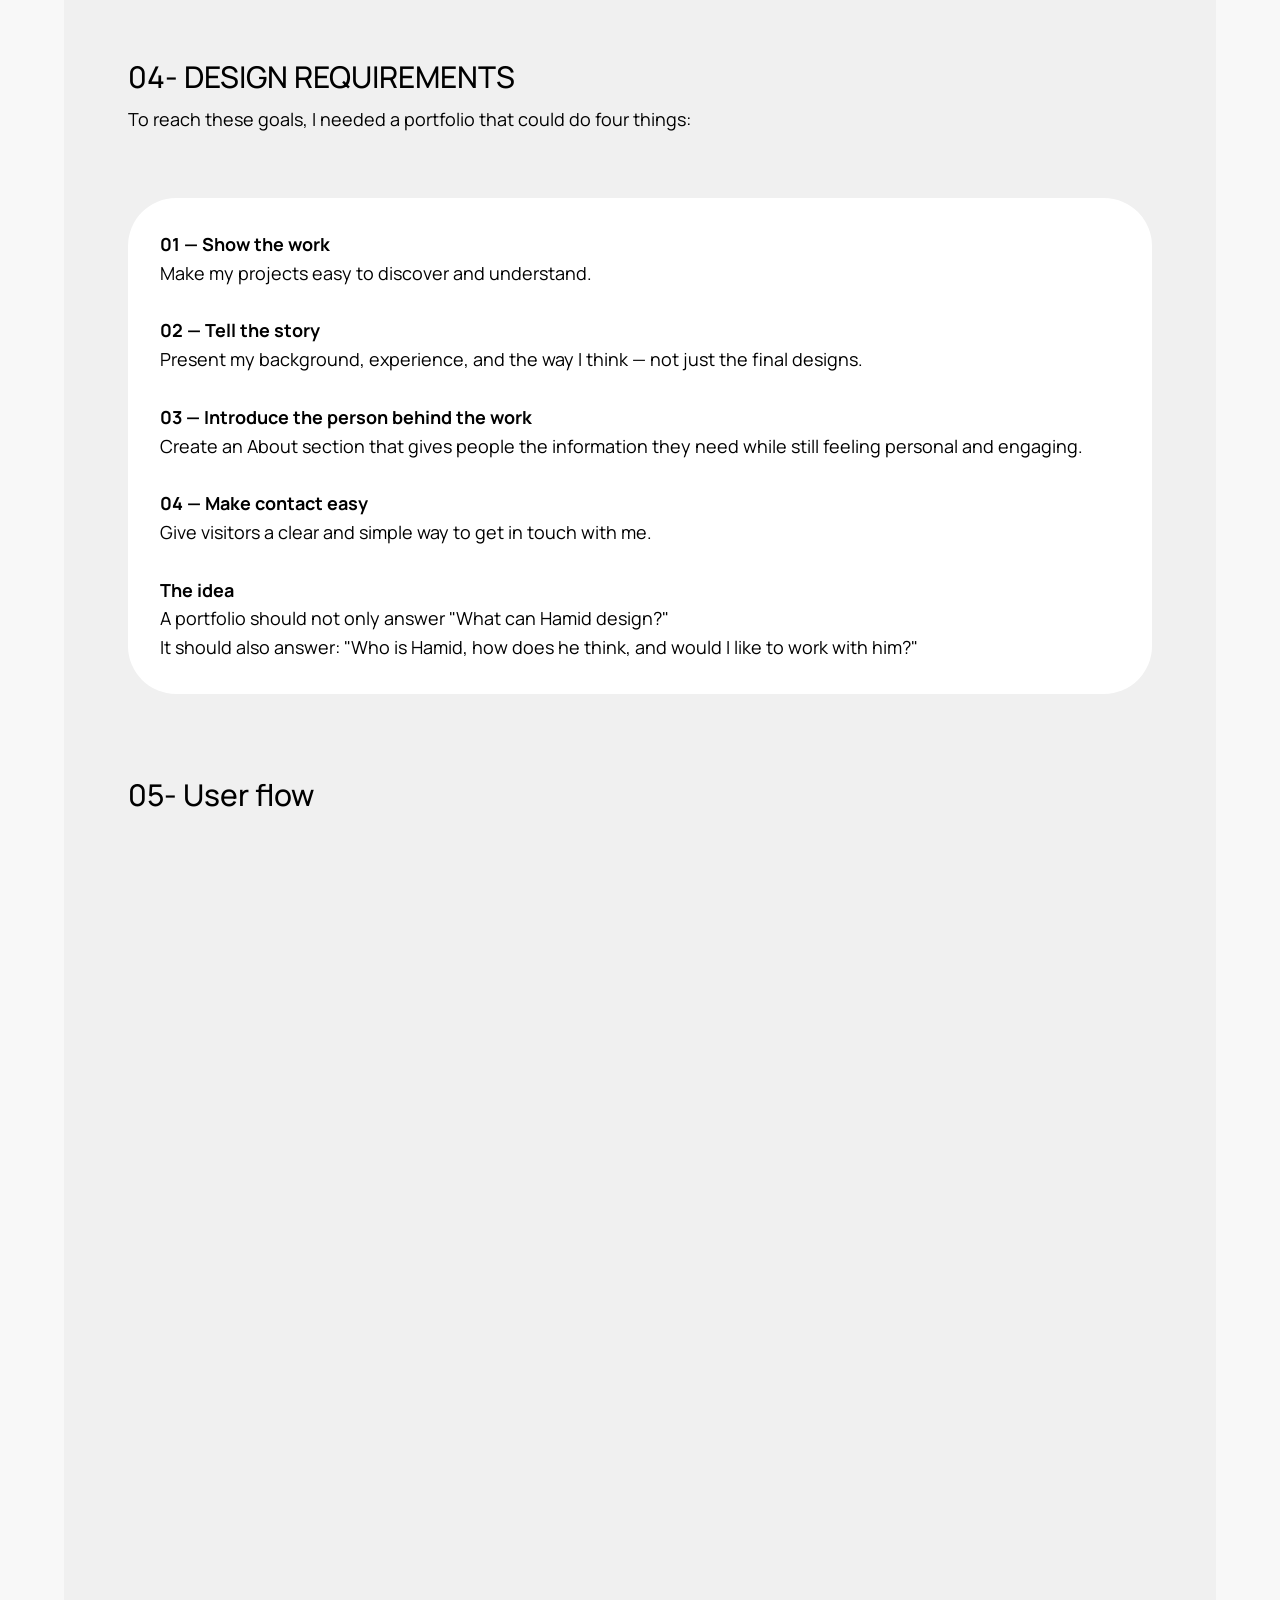
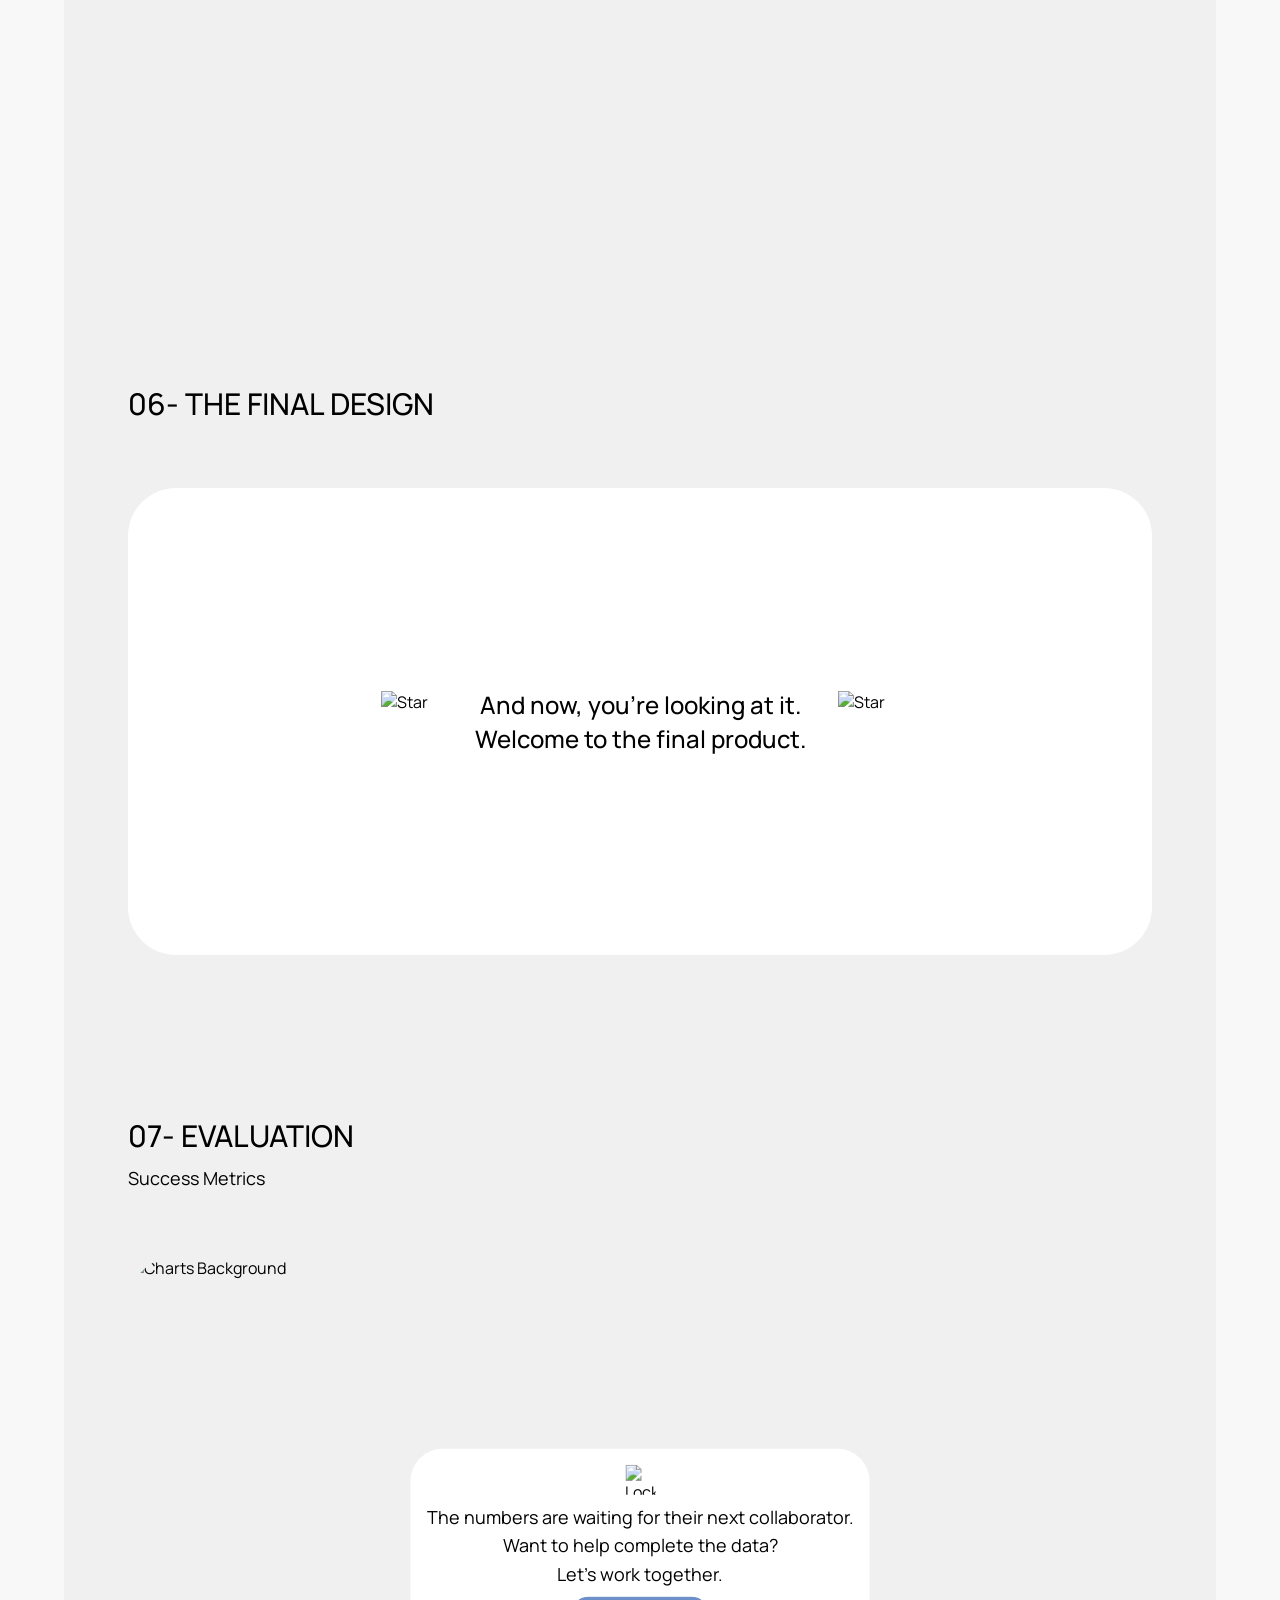
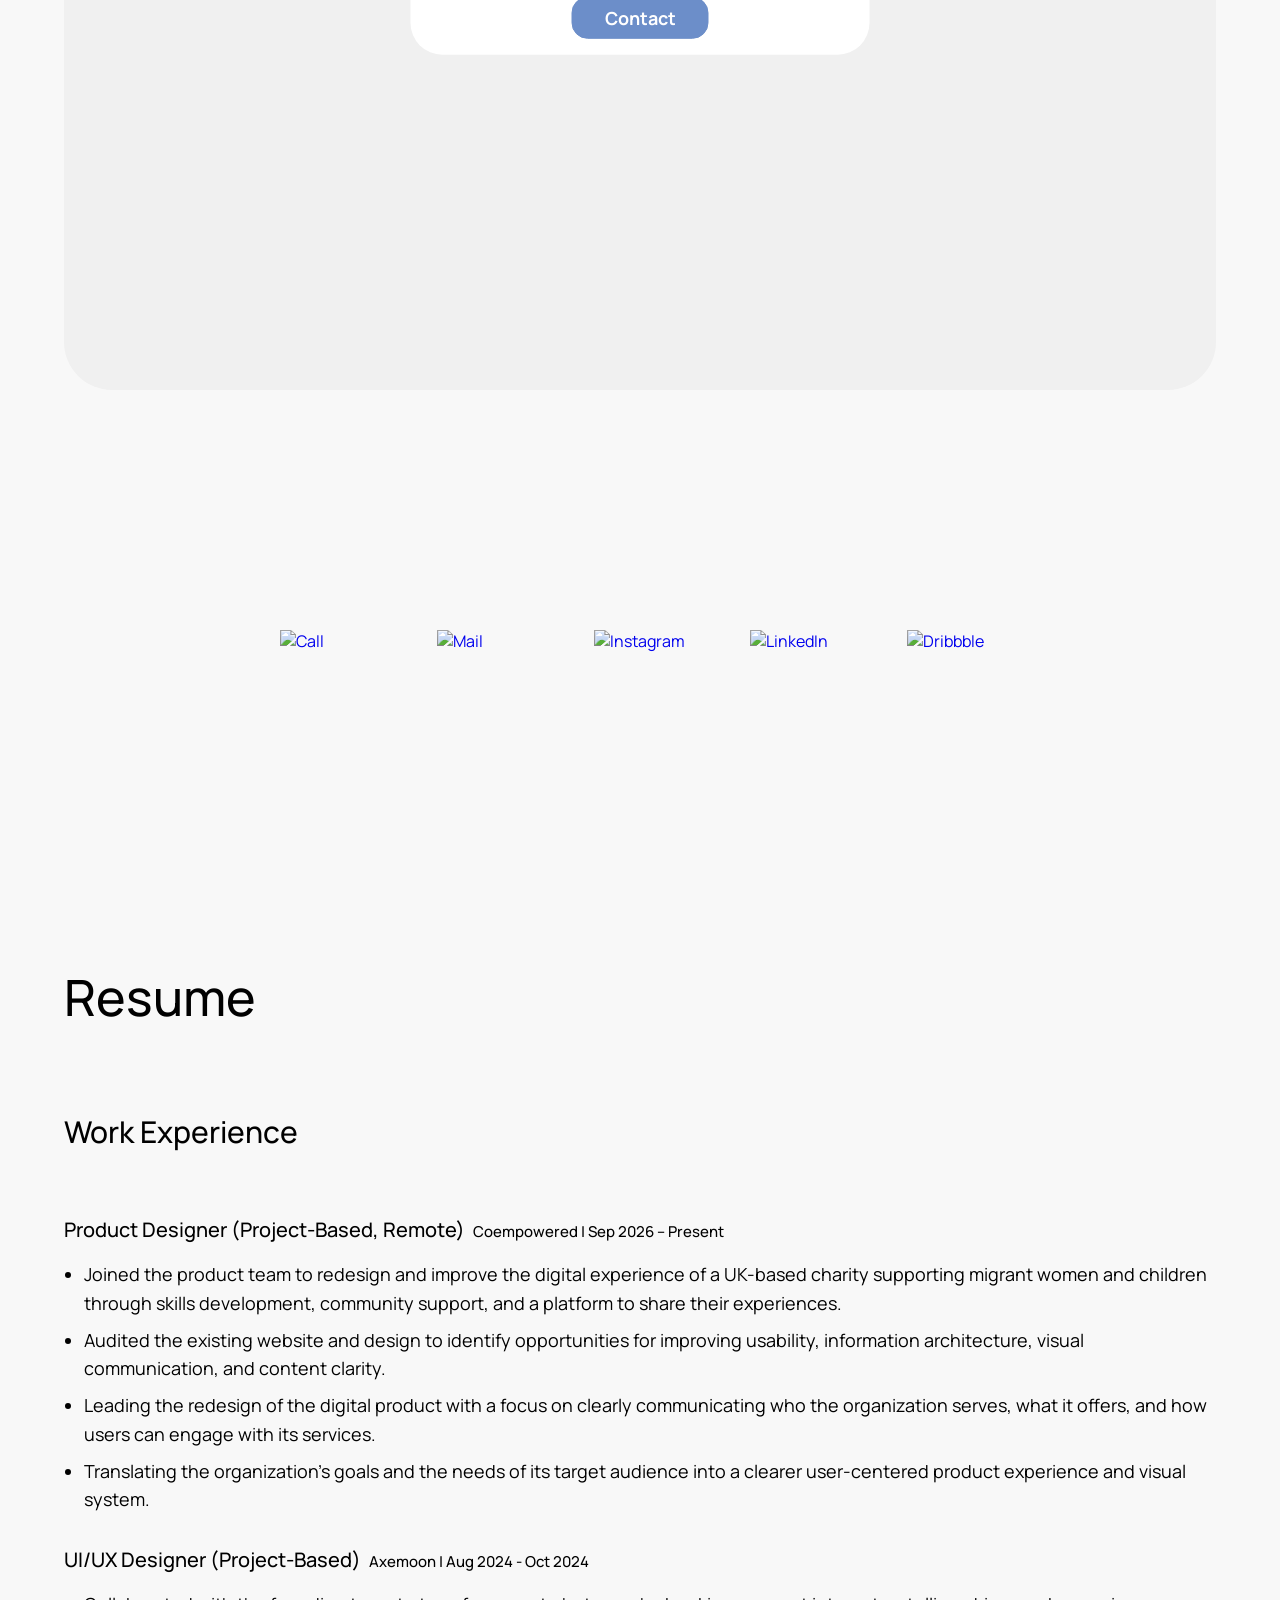
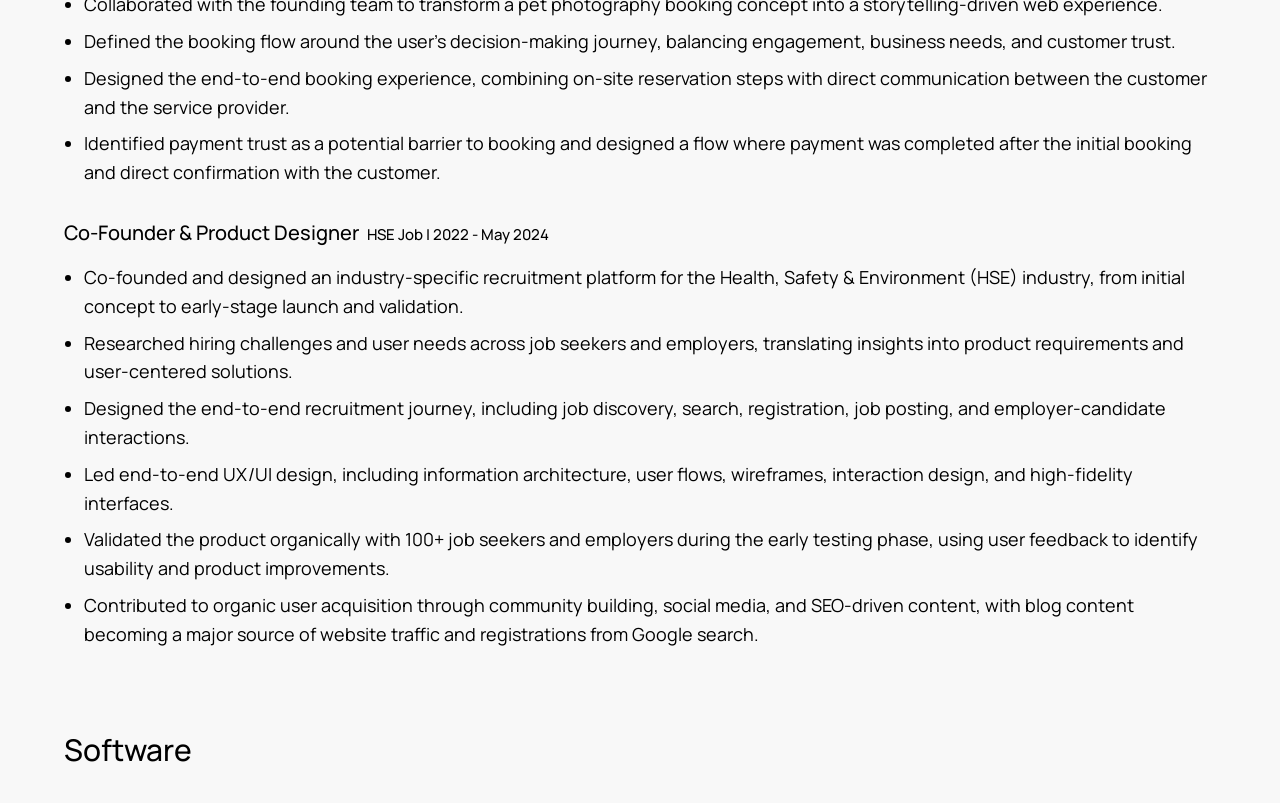
==== commit d0eb8941: "Update index.html" ====
--- a/index.html
+++ b/index.html
@@ -1,6 +1,16 @@
 <!DOCTYPE html>
 <html lang="en">
 <head>
+    <!-- Google tag (gtag.js) -->
+<script async src="https://www.googletagmanager.com/gtag/js?id=G-5LS5TXM09B"></script>
+<script>
+  window.dataLayer = window.dataLayer || [];
+  function gtag(){dataLayer.push(arguments);}
+  gtag('js', new Date());
+
+  gtag('config', 'G-5LS5TXM09B');
+</script>
+    
     <meta charset="UTF-8">
     <meta name="viewport" content="width=device-width, initial-scale=1.0">
     <title>Hamid Reza Mohammadi | Product Designer</title>
--- a/style.css
+++ b/style.css
@@ -0,0 +1,1492 @@
+@import url('https://fonts.googleapis.com/css2?family=Vazirmatn:wght@400;500;700&display=swap');
+
+/* =========================================
+   Reset & Global Styles
+   ========================================= */
+* {
+    margin: 0;
+    padding: 0;
+    box-sizing: border-box;
+}
+
+body {
+    font-family: 'Manrope', sans-serif;
+    background-color: #F8F8F8; /* رنگ پس زمینه حدودی از روی عکس - میتونی تغییرش بدی */
+    -webkit-font-smoothing: antialiased;
+}
+
+/* ساختار کلی نگهدارنده (Container) */
+.container {
+    max-width: 1440px;
+    margin: 0 auto;
+    padding: 0 64px; /* فاصله 64 پیکسلی از دو طرف */
+}
+
+/* =========================================
+   Hero Section
+   ========================================= */
+.hero-section {
+    margin-top: 0px; /* فاصله سکشن تا بالای صفحه */
+    padding: 120px 0; /* پدینگ بالا و پایین محتوا */
+}
+
+.hero-content {
+    max-width: 1312px;
+}
+
+.profile-img {
+    width: 172.5px;
+    height: 172.5px;
+    border-radius: 50%;
+    object-fit: cover;
+    display: block;
+    margin-bottom: 8px; /* فاصله عکس تا متن */
+}
+
+.hero-text {
+    font-size: 55px;
+    font-weight: 400;
+    line-height: 1.1; /* 110% */
+    color: #000000;
+}
+
+/* استایل کلمات هایلایت شده */
+.highlight-yellow, 
+.highlight-green {
+    border-radius: 16px;
+    padding: 0 8px; /* کمی پدینگ برای زیبایی اطراف کلمه */
+    display: inline-block;
+}
+
+.highlight-yellow {
+    background-color: #FDFFB6;
+}
+
+.highlight-green {
+    background-color: #D0F4DE;
+}
+
+/* =========================================
+   Case Studies Section
+   ========================================= */
+.case-studies-section {
+    padding: 120px 0;
+}
+
+.section-header {
+    margin-bottom: 64px; /* فاصله سابتایتل تا بخش عکس ها */
+}
+
+.section-header h2 {
+    font-size: 50px;
+    font-weight: 500;
+    color: #000000;
+    line-height: normal;
+    margin-bottom: 16px; /* فاصله تایتل تا سابتایتل */
+}
+
+.section-header p {
+    font-size: 18px;
+    font-weight: 400;
+    line-height: 1.6; /* 160% */
+    color: #4C4D59;
+}
+
+/* گرید بندی عکس ها */
+.projects-grid {
+    display: flex;
+    flex-wrap: wrap;
+    gap: 32px; /* فاصله 32 پیکسلی بین عکس ها */
+    max-width: 1312px;
+}
+
+/* تنظیمات کلی کارت ها */
+.project-card {
+    position: relative;
+    border-radius: 48px;
+    overflow: hidden;
+    display: block;
+    text-decoration: none;
+}
+
+/* ابعاد کارت های بالا */
+.top-card {
+    width: 640px; /* برای اینکه دوتا 640 و یک گپ 32 بشه دقیقا 1312 پیکسل */
+    height: 641px;
+}
+
+/* ابعاد کارت پایین */
+.bottom-card {
+    width: 1312px;
+    height: 641px;
+}
+
+/* تنظیمات عکس داخل کارت */
+.project-bg {
+    width: 100%;
+    height: 100%;
+    object-fit: cover;
+    display: block;
+    transition: transform 0.4s ease-in-out; /* انیمیشن نرم و مدرن */
+}
+
+/* =========================================
+   Hover Effects (Background Blur)
+   ========================================= */
+.hover-overlay {
+    position: absolute;
+    bottom: 0;
+    left: 0;
+    width: 100%;
+    background-color: rgba(0, 0, 0, 0.45);
+    backdrop-filter: blur(13.2px);
+    -webkit-backdrop-filter: blur(13.2px);
+    padding: 32px;
+    
+    /* انیمیشن بالا اومدن نرم تر شد */
+    transform: translateY(100%);
+    transition: transform 0.4s ease-in-out; 
+    
+    display: flex;
+    align-items: flex-start;
+    gap: 8px;
+}
+
+/* بزرگ شدن عکس موقع هاور (روی تمامی کارت های سایت) */
+.project-card:hover .project-bg,
+.small-project-card:hover .project-bg {
+    transform: scale(1.04); /* زوم 4 درصدی بسیار نرم */
+}
+/* بالا آمدن متن روی هر دو نوع کارت (صفحه اصلی و صفحات داخلی) */
+.project-card:hover .hover-overlay,
+.small-project-card:hover .hover-overlay {
+    transform: translateY(0);
+}
+.open-icon {
+    width: 40px; /* سایز آیکون - در صورت نیاز تغییر بده */
+    height: 40px;
+    flex-shrink: 0;
+}
+
+.project-title {
+    font-family: 'Manrope', sans-serif;
+    font-size: 22px;
+    font-weight: 500;
+    color: #FFFFFF;
+    line-height: normal;
+}
+
+/* طراز بندی محتوای هاور */
+.align-left {
+    justify-content: flex-start;
+}
+
+.align-center {
+    justify-content: center;
+}
+
+/* =========================================
+   Web Designs Section
+   ========================================= */
+.web-designs-section {
+    padding: 120px 0; /* پدینگ بالا و پایین مطابق سکشن های قبل */
+}
+
+/* کارت های مربعی شکل (640 در 640) */
+.square-card {
+    width: 640px;
+    height: 640px;
+}
+
+/* =========================================
+   Global Utilities (برای جلوگیری از تکرار کد)
+   ========================================= */
+.mb-80 { padding-bottom: 80px; padding-top: 80px; }
+.mb-64 { margin-bottom: 64px; }
+.mb-32 { margin-bottom: 32px; }
+.mt-32 { margin-top: 32px; }
+.mt-8  { margin-top: 8px; }
+.text-center { text-align: center; }
+
+/* تنظیمات پایه‌ای متن (Body Style) */
+.body-text {
+    font-family: 'Manrope', sans-serif;
+    font-size: 18px;
+    font-weight: 400;
+    line-height: 1.6; /* 160% */
+    color: #000000;
+}
+
+.body-title {
+    font-family: 'Manrope', sans-serif;
+    font-size: 18px;
+    font-weight: 700;
+    line-height: 1.6;
+    color: #000000;
+}
+
+/* ساختار شبکه ای دوتایی */
+.grid-2 {
+    display: grid;
+    grid-template-columns: 1fr 1fr;
+    gap: 32px;
+}
+
+/* =========================================
+   Introduce Myself Section
+   ========================================= */
+.about-product-section {
+    padding: 120px 0; /* فاصله از سکشن بالایی و پایینی کل صفحه */
+}
+
+.product-wrapper {
+    max-width: 1440px; /* عرض کل 1440 پیکسل */
+    margin: 0 auto; /* وسط چین کردن در صفحه */
+    background-color: #F0F0F0;
+    border-radius: 48px;
+    padding: 64px 64px; /* 64 پیکسل پدینگ از بالا/پایین و چپ/راست */
+}
+
+.main-title {
+    font-size: 50px;
+    font-weight: 500;
+    color: #000000;
+    /* این تیتر چون خودش 64 پیکسل پدینگ از لبه بالایی باکس خاکستری داره، پس فاصله بالا اوکیه */
+    margin-bottom: 0px; /* 80 پیکسل فاصله تا سکشن پایینی */
+}
+.section-subtitle {
+    font-size: 30px;
+    font-weight: 500;
+    color: #000000;
+    line-height: normal;
+}
+
+/* کارت های سفید عمومی */
+.card-white {
+    background-color: #FFFFFF;
+    border-radius: 48px;
+    padding: 32px;
+}
+
+.card-title {
+    font-size: 30px;
+    font-weight: 500;
+    color: #000000;
+    line-height: normal;
+}
+
+/* -------- Persona Section -------- */
+.bio-header {
+    display: flex;
+    align-items: center;
+    gap: 16px;
+}
+
+.bio-image {
+    width: 172.5px; /* هم سایز با عکس هیرو در نظر گرفتم (اگر در طراحی فرق داره بگو) */
+    height: 172.5px;
+    border-radius: 24px;
+    object-fit: cover;
+}
+
+.bio-info p {
+    font-family: 'Manrope', sans-serif;
+    font-size: 18px;
+    font-weight: 600; /* وزن 600 طبق درخواست */
+    line-height: 1.6;
+    color: #000000;
+    margin-bottom: 8px; /* فاصله خطوط */
+}
+.bio-info p:last-child {
+    margin-bottom: 0;
+}
+
+/* کارت های 4 گانه Traits */
+.trait-card {
+    border-radius: 48px;
+    padding: 32px;
+    display: flex;
+    flex-direction: column;
+}
+
+.trait-header {
+    display: flex;
+    align-items: center;
+    gap: 8px; /* فاصله آیکون تا تایتل */
+    margin-bottom: 32px;
+}
+
+.trait-header h4 {
+    font-size: 24px;
+    font-weight: 500;
+    line-height: 1.4; /* 140% */
+    color: #000000;
+}
+
+.trait-content {
+    display: flex;
+    flex-direction: column;
+    gap: 16px; /* فاصله خطوط */
+}
+
+.motivation-item {
+    display: flex;
+    flex-direction: column;
+}
+
+/* رنگ بندی پس زمینه کارت ها */
+.bg-yellow { background-color: #F0EAD2; }
+.bg-green  { background-color: #DDE5B6; }
+.bg-blue   { background-color: #D3E8FB; }
+.bg-cyan   { background-color: #CDF0F4; }
+
+/* -------- User Flow Section -------- */
+.full-width-image {
+    width: 100%;
+    height: auto;
+    display: block;
+    border-radius: 48px; /* اگر عکس گوشه تیز داره اینو پاک کن */
+}
+
+/* -------- Final Design Section -------- */
+.final-box {
+    background-color: #FFFFFF;
+    border-radius: 48px;
+    padding: 200px 0;
+    width: 100%;
+    display: flex;
+    justify-content: center;
+    align-items: center;
+    gap: 32px; /* فاصله متن از آیکون ها */
+}
+
+.final-text {
+    font-family: 'Manrope', sans-serif;
+    font-size: 24px;
+    font-weight: 500;
+    line-height: 1.4; /* 140% */
+    text-align: center;
+}
+
+.final-icon {
+    width: 61.07px;
+    height: 61.07px;
+}
+
+/* -------- Evaluation Section -------- */
+.charts-wrapper {
+    position: relative;
+    width: 100%;
+    height: 589px;
+    border-radius: 48px;
+    overflow: hidden;
+}
+
+.charts-bg {
+    width: 100%;
+    height: 100%;
+    object-fit: cover;
+    display: block;
+}
+
+.charts-overlay {
+    position: absolute;
+    top: 50%;
+    left: 50%;
+    transform: translate(-50%, -50%);
+    background-color: #FFFFFF;
+    border-radius: 32px;
+    padding: 16px;
+    display: flex;
+    flex-direction: column;
+    align-items: center;
+    gap: 8px; /* فاصله المان ها از هم */
+    min-width: 400px; /* حداقل عرض برای نمایش بهتر متن */
+}
+
+.lock-icon {
+    width: 30px;
+    height: 30px;
+}
+
+/* دکمه Contact */
+.btn-primary {
+    font-family: 'Manrope', sans-serif;
+    font-size: 18px;
+    font-weight: 700;
+    color: #FFFFFF;
+    background-color: #6C8EC9;
+    padding: 8px 32px;
+    border-radius: 16px;
+    text-decoration: none;
+    border: 1px solid #6C8EC9;
+    transition: all 0.3s ease; /* برای نرم شدن افکت هاور */
+}
+
+.btn-primary:hover {
+    background-color: #FFFFFF;
+    color: #6C8EC9;
+    border: 1px solid #6C8EC9;
+}
+
+/* =========================================
+   Contact Section
+   ========================================= */
+.contact-section {
+    padding: 120px 0;
+}
+
+.contact-icons {
+    display: flex;
+    justify-content: center;
+    align-items: center;
+    gap: 64px; /* فاصله 64 پیکسلی بین آیکون ها */
+}
+
+.contact-icons a {
+    display: inline-block;
+    text-decoration: none;
+    transition: transform 0.2s ease-in-out; /* یک افکت هاور نرم و اختیاری */
+}
+
+.contact-icons a:hover {
+    transform: translateY(-4px);
+}
+
+.contact-icons a img {
+    width: 92.83px;
+    height: 92.83px;
+    display: block;
+}
+
+/* =========================================
+   Resume Section
+   ========================================= */
+.resume-section {
+    padding: 120px 0;
+}
+
+.resume-main-title {
+    font-size: 50px;
+    font-weight: 500;
+    color: #000000;
+    line-height: normal;
+    margin-bottom: 80px; /* فاصله تا محتوای رزومه */
+}
+
+/* ساختار بخش های داخلی رزومه */
+.resume-block {
+    margin-bottom: 80px; /* فاصله 80 پیکسلی بین بخش ها */
+}
+
+.resume-block:last-child {
+    margin-bottom: 0;
+}
+
+.resume-subtitle {
+    font-size: 30px;
+    font-weight: 500;
+    color: #000000;
+    line-height: normal;
+    margin-bottom: 64px; /* فاصله تایتل تا محتوای داخلی هر بخش */
+}
+
+/* تگ h5 برای عناوین شغلی، نرم افزارها، مقاطع و زبان */
+h5 {
+    font-family: 'Manrope', sans-serif;
+    font-size: 20px;
+    font-weight: 500;
+    line-height: 1.4; /* 140% */
+    color: #000000;
+    margin: 0; /* ریست کردن مارجین پیش فرض مرورگر */
+}
+
+/* ---- Work Experience ---- */
+.job-item {
+    margin-bottom: 32px; /* فاصله بین هر شغل */
+}
+
+.job-item:last-child {
+    margin-bottom: 0;
+}
+
+.job-header {
+    display: flex;
+    align-items: baseline;
+    gap: 8px; /* فاصله تایتل تا مشخصات روبروش */
+    margin-bottom: 16px; /* فاصله عنوان تا توضیحات شغل */
+}
+
+.job-meta {
+    font-family: 'Manrope', sans-serif;
+    font-size: 15px;
+    font-weight: 500;
+    line-height: 1.4; /* 140% */
+    color: #000000;
+}
+
+.job-desc {
+    padding-left: 20px; /* ایجاد فاصله برای بولت پوینت ها */
+    margin: 0;
+}
+
+.job-desc li {
+    margin-bottom: 8px; /* فاصله بین خطوط بولت ها */
+}
+
+.job-desc li:last-child {
+    margin-bottom: 0;
+}
+
+/* ---- Software ---- */
+.software-grid {
+    display: grid;
+    grid-template-columns: repeat(4, 1fr); /* 4 ستون هم اندازه */
+    gap: 32px; /* فاصله بین سطرها و ستون ها */
+}
+
+.software-item {
+    display: flex;
+    align-items: baseline;
+    white-space: pre-wrap; /* برای حفظ فاصله تایپ شده بین اسم و سطح */
+}
+
+/* ---- Education & Language ---- */
+.list-container {
+    display: flex;
+    flex-direction: column;
+    gap: 16px; /* فاصله بین مقاطع / زبان ها */
+}
+
+.list-item {
+    display: flex;
+    align-items: baseline;
+    gap: 16px; /* فاصله بین اسم مدرک، دانشگاه و سال */
+}
+/* =========================================
+   Footer Section
+   ========================================= */
+.site-footer {
+    width: 100%; /* عرض کامل صفحه */
+    background-color: #F0F0F0;
+    border-radius: 48px 48px 0 0; /* گردی گوشه ها فقط برای بالا سمت چپ و راست */
+    
+    /* فاصله 64 پیکسل از بالا و 64 از پایین. 
+       اگر واقعا منظورت 6 پیکسل بود، مقدار 64px دومی رو بکن 6px */
+    padding: 64px 0 64px 0; 
+}
+
+.footer-content {
+    display: flex;
+    flex-direction: column;
+    align-items: center; /* وسط چین کردن کل محتوای فوتر */
+}
+
+.footer-icons {
+    display: flex;
+    align-items: center;
+    gap: 32px; /* فاصله بین آیکون های فوتر */
+    margin-bottom: 64px; /* فاصله بین آیکون ها و بخش متن */
+}
+
+.footer-icons a {
+    display: block;
+    text-decoration: none;
+    transition: transform 0.2s ease;
+}
+
+.footer-icons a:hover {
+    transform: translateY(-4px); /* افکت هاور نرم */
+}
+
+.footer-icons a img {
+    width: 39.35px;
+    height: 39.35px;
+    display: block;
+}
+
+.footer-text {
+    display: flex;
+    flex-direction: column;
+    align-items: center;
+    gap: 16px; /* فاصله بین دو خط نوشته */
+}
+
+.footer-text p {
+    font-family: 'Manrope', sans-serif;
+    font-size: 15px;
+    font-weight: 500;
+    line-height: 1.4; /* 140% */
+    color: #000000;
+    margin: 0;
+    text-align: center;
+}
+
+/* =========================================
+   Typography Utilities (Subpages)
+   ========================================= */
+.text-h1 {
+    font-family: 'Manrope', sans-serif;
+    font-size: 55px;
+    font-weight: 400;
+    line-height: 1.1;
+    color: #000000;
+}
+
+.text-h2 {
+    font-family: 'Manrope', sans-serif;
+    font-size: 50px;
+    font-weight: 500;
+    color: #000000;
+    line-height: normal;
+}
+
+.text-h3 {
+    font-family: 'Manrope', sans-serif;
+    font-size: 30px;
+    font-weight: 500;
+    line-height: normal;
+    color: #000000;
+}
+
+.text-h4 {
+    font-family: 'Manrope', sans-serif;
+    font-size: 24px;
+    font-weight: 500;
+    line-height: 1.4;
+    color: #000000;
+}
+
+.text-caption {
+    font-family: 'Manrope', sans-serif;
+    font-size: 15px;
+    font-weight: 500;
+    line-height: 1.4;
+}
+
+.text-body {
+    font-family: 'Manrope', sans-serif;
+    font-size: 18px;
+    font-weight: 400;
+    line-height: 1.6;
+    color: #000000;
+}
+
+/* بولد کردن متن بادی طبق درخواست شما */
+.text-body strong, .text-body b {
+    font-weight: 700;
+}
+
+/* =========================================
+   Subpages Common Layout
+   ========================================= */
+.page-section {
+    padding: 120px 0;
+}
+
+/* ---- Hero Section ---- */
+.subpage-hero {
+    padding-top: 120px;
+    padding-bottom: 120px;
+    border-bottom: 1px solid #4C4D59; /* خط جداکننده 1 پیکسلی در پایین هیرو */
+}
+
+.hero-title-wrapper {
+    display: flex;
+    align-items: flex-start;
+    gap: 16px; /* فاصله آیکون تا تایتل */
+}
+
+.title-icon {
+    width: 67.11px;
+    height: 67.11px;
+    flex-shrink: 0;
+}
+
+/* چیدمان جدید اطلاعات هیرو در صفحات داخلی */
+.metadata-table {
+    display: flex;
+    flex-direction: column; /* قرار دادن ردیف ها زیر هم */
+    gap: 16px; /* فاصله 16 پیکسلی بین دو ردیف */
+    margin-top: 32px;
+    /* عرض آیکون 67.11 + فاصله 16 پیکسلی = 83.11 پیکسل (تراز دقیق با شروع متن) */
+    margin-left: 83.11px; 
+}
+
+.meta-row {
+    display: flex;
+    flex-wrap: wrap;
+    gap: 32px; /* فاصله بین آیتم ها در یک ردیف */
+}
+
+.meta-item {
+    display: flex;
+    align-items: center;
+    gap: 8px; /* فاصله عنوان و توضیحات */
+}
+
+.meta-label {
+    color: #4C4D59;
+}
+
+.meta-value {
+    color: #000000;
+}
+
+/* ---- Content Section ---- */
+.content-stage {
+    margin-bottom: 80px; /* فاصله هر مرحله تا مرحله بعدی */
+}
+
+.content-stage:last-child {
+    margin-bottom: 0;
+}
+
+.content-stage .text-h2 {
+    margin-bottom: 32px; /* فاصله تیتر تا متن */
+}
+
+.content-stage .text-body {
+    margin-bottom: 32px; /* فاصله متن تا عکس */
+}
+
+.content-image {
+    width: 100%;
+    border-radius: 48px;
+    display: block;
+    margin-bottom: 32px; /* فاصله بین عکس ها در یک مرحله */
+}
+
+.content-image:last-child {
+    margin-bottom: 0;
+}
+
+/* ---- Other Projects Section ---- */
+.other-projects-title {
+    margin-bottom: 32px; /* فاصله تایتل تا عکس ها */
+}
+
+/* گرید کیس استادی (2 ستونه - 640x640) */
+.projects-grid-2 {
+    display: grid;
+    grid-template-columns: 1fr 1fr;
+    gap: 32px;
+}
+
+/* گرید وب دیزاین (3 ستونه - 416x416) */
+.projects-grid-3 {
+    display: grid;
+    grid-template-columns: repeat(3, 1fr);
+    gap: 32px;
+}
+
+/* کارت های بخش پروژه های دیگر */
+.small-project-card {
+    border-radius: 48px;
+    overflow: hidden;
+    display: block;
+    position: relative;
+    text-decoration: none;
+    aspect-ratio: 1 / 1; /* این خط باعث میشه عکس همیشه مربع بمونه */
+}
+
+.small-project-card img.project-bg {
+    width: 100%;
+    height: 100%;
+    object-fit: cover;
+}
+/* =========================================
+   Global Scroll Behavior (برای اسکرول نرم)
+   ========================================= */
+html {
+    scroll-behavior: smooth;
+}
+
+/* =========================================
+   Navbar Section
+   ========================================= */
+.navbar-wrapper {
+    position: sticky;
+    top: 0;
+    z-index: 1000; /* قرار گرفتن روی تمامی لایه های سایت */
+    width: 100%;
+    padding: 32px 0; /* پدینگ بالا و پایین سکشن 64 پیکسل */
+    display: flex;
+    justify-content: center; /* وسط چین کردن نوبار */
+    pointer-events: none; /* این کد باعث میشه فضای نامرئی 64 پیکسلی مانع کلیک روی سایت نشه */
+}
+
+.main-navbar {
+    background-color: #5174B1;
+    border-radius: 24px;
+    padding: 8px 16px; /* فاصله 8 بالا/پایین و 16 چپ/راست برای کل نوبار */
+    display: flex;
+    align-items: center;
+    gap: 32px; /* فاصله 32 پیکسلی بین دکمه ها */
+    pointer-events: auto; /* فعال کردن مجدد کلیک برای خود نوبار آبی رنگ */
+    box-shadow: 0 4px 24px rgba(81, 116, 177, 0.2); /* یه سایه خیلی ملایم و همرنگ برای زیبایی در هنگام اسکرول */
+}
+
+.nav-link {
+    font-family: 'Manrope', sans-serif;
+    font-size: 18px;
+    font-weight: 400;
+    color: #FFFFFF;
+    text-decoration: none;
+    transition: opacity 0.2s ease;
+}
+
+.nav-link:hover {
+    opacity: 0.8; /* افکت هاور نرم برای لینک های متنی */
+}
+
+/* دکمه Contact داخل نوبار */
+.nav-btn {
+    font-family: 'Manrope', sans-serif;
+    font-size: 18px;
+    font-weight: 400;
+    color: #5174B1;
+    background-color: #FFFFFF;
+    text-decoration: none;
+    padding: 4px 14px; /* پدینگ اختصاصی دکمه کانتکت */
+    border-radius: 24px;
+    transition: transform 0.2s ease;
+    display: inline-block;
+}
+
+.nav-btn:hover {
+    transform: scale(1.05); /* بزرگ شدن ملایم دکمه در هاور */
+}
+
+/* =========================================
+   Scroll Animations
+   ========================================= */
+/* حالت اولیه (مخفی) تمام عناصری که قراره انیمیشن داشته باشن */
+.animate-on-scroll {
+    opacity: 0;
+    transition: opacity 0.8s cubic-bezier(0.25, 1, 0.5, 1), transform 0.8s cubic-bezier(0.25, 1, 0.5, 1);
+    will-change: opacity, transform; /* بهینه سازی برای رندر توسط GPU */
+}
+
+/* جهت های شروع حرکت */
+.fade-left {
+    transform: translateX(-80px); /* شروع از سمت چپ */
+}
+
+.fade-right {
+    transform: translateX(80px); /* شروع از سمت راست */
+}
+
+/* تک ستونه ها (داینامیک تغییر می کند) */
+.fade-vertical.from-bottom {
+    transform: translateY(80px); /* شروع از پایین */
+}
+
+.fade-vertical.from-top {
+    transform: translateY(-80px); /* شروع از بالا */
+}
+
+/* حالتی که عنصر وارد دید کاربر می شود (کلاس is-visible توسط JS اضافه می شود) */
+.animate-on-scroll.is-visible {
+    opacity: 1;
+    transform: translate(0, 0) !important; /* برگشتن به جایگاه اصلی */
+}
+
+/* =========================================
+   Hero Text Letter Animation Style
+   ========================================= */
+.hero-text, .text-h1 {
+    perspective: 1000px; /* ایجاد فضای سه بعدی برای چرخش حروف */
+}
+
+.hero-text .letter, .text-h1 .letter {
+    display: inline-block;
+    line-height: 1em;
+    transform-origin: 0 0;
+    will-change: transform, opacity;
+}
+
+/* =========================================
+   Modern Hero Entrance Animation (Fade Up + Blur)
+   ========================================= */
+
+/* حالت اولیه: مخفی، کمی پایین‌تر و تار */
+.profile-img, .title-icon,
+.hero-text, .text-h1,
+.metadata-table {
+    opacity: 0;
+    transform: translateY(40px);
+    filter: blur(12px);
+    /* استفاده از cubic-bezier برای یک انیمیشن فوق‌العاده نرم و سینمایی */
+    animation: heroReveal 1.2s cubic-bezier(0.25, 1, 0.5, 1) forwards;
+}
+
+/* زمان‌بندی ورود (تاخیرهای پشت سر هم) */
+.profile-img, .title-icon {
+    animation-delay: 0.1s;
+}
+
+.hero-text, .text-h1 {
+    animation-delay: 0.3s; /* متن هیرو کمی بعد از عکس میاد */
+}
+
+.metadata-table {
+    animation-delay: 0.5s; /* اطلاعات زیر متن در نهایت میاد */
+}
+
+/* کی‌فریم اجرای انیمیشن */
+@keyframes heroReveal {
+    to {
+        opacity: 1;
+        transform: translateY(0);
+        filter: blur(0);
+    }
+}
+
+/* =========================================
+   Bilingual & HSE Job Specific Styles
+   ========================================= */
+
+/* Language Switcher */
+.language-switcher {
+    display: flex;
+    justify-content: center;
+    align-items: center;
+    gap: 16px;
+    padding: 32px 0;
+}
+
+.lang-btn {
+    width: 55px;
+    height: 55px;
+    cursor: pointer;
+    transition: transform 0.2s ease, opacity 0.2s ease;
+    opacity: 0.4;
+}
+
+.lang-btn.active {
+    opacity: 1;
+}
+
+.lang-btn:hover {
+    transform: translateY(-4px);
+}
+
+/* Disclaimer / Note Section */
+.disclaimer-section {
+    padding: 64px 0;
+}
+
+.disclaimer-content {
+    display: flex;
+    align-items: flex-start;
+    gap: 16px;
+}
+
+.disclaimer-icon {
+    width: 36.65px;
+    height: 36.65px;
+    flex-shrink: 0;
+}
+
+/* Classes for Language Control */
+.lang-fa {
+    direction: rtl;
+    text-align: right;
+}
+
+/* Apply Vazirmatn font to text elements when inside lang-fa */
+.lang-fa .text-h1,
+.lang-fa .text-h2,
+.lang-fa .text-h3,
+.lang-fa .text-h4,
+.lang-fa .text-caption,
+.lang-fa .text-body,
+.lang-fa .meta-label,
+.lang-fa .meta-value {
+    font-family: 'Vazirmatn', sans-serif !important;
+}
+
+/* =========================================
+   RESPONSIVE DESIGN
+   ========================================= */
+
+/* ------------- Tablet & Small Laptops (Max Width: 1024px) ------------- */
+@media screen and (max-width: 1024px) {
+    /* Container & Wrappers */
+    .container,
+    .product-wrapper {
+        padding-left: 32px;
+        padding-right: 32px;
+    }
+    
+    /* Typography */
+    .hero-text,
+    .text-h1 { font-size: 44px; }
+    
+    .section-header h2,
+    .main-title,
+    .text-h2,
+    .resume-main-title { font-size: 40px; }
+    
+    /* Cards */
+    .top-card,
+    .square-card {
+        width: calc(50% - 16px);
+        height: auto;
+        aspect-ratio: 1 / 1;
+    }
+    
+    .bottom-card {
+        width: 100%;
+        height: auto;
+        aspect-ratio: 16 / 9;
+    }
+    
+    /* Grids */
+    .projects-grid-3 {
+        grid-template-columns: 1fr 1fr;
+    }
+    
+    .software-grid {
+        grid-template-columns: repeat(2, 1fr);
+    }
+}
+
+
+/* ------------- Mobile Devices (Max Width: 768px) ------------- */
+@media screen and (max-width: 768px) {
+    
+    /* ========= 1. GENERAL CONTAINER & SPACING ========= */
+    .container {
+        padding-left: 20px;
+        padding-right: 20px;
+    }
+    
+    .hero-section,
+    .case-studies-section,
+    .web-designs-section,
+    .about-product-section,
+    .contact-section,
+    .resume-section,
+    .page-section,
+    .subpage-hero {
+        padding: 64px 0;
+    }
+    
+    /* Section Header spacing */
+    .section-header {
+        margin-bottom: 32px;
+    }
+    .section-header h2 {
+        margin-bottom: 12px;
+    }
+    
+    /* Utility class resets */
+    .mb-80 { padding-top: 40px; padding-bottom: 40px; margin-bottom: 40px; }
+    .mb-64 { margin-bottom: 32px; }
+    
+    
+    /* ========= 2. NAVBAR ========= */
+    .navbar-wrapper {
+        padding: 16px 0;
+    }
+    .main-navbar {
+        padding: 8px 14px;
+        gap: 16px;
+        border-radius: 20px;
+    }
+    .nav-link,
+    .nav-btn {
+        font-size: 15px;
+    }
+    .nav-btn {
+        padding: 4px 12px;
+        border-radius: 20px;
+    }
+    
+    
+    /* ========= 3. HERO SECTION ========= */
+    .profile-img {
+        width: 110px;
+        height: 110px;
+        margin-bottom: 16px;
+    }
+    
+    .hero-text,
+    .text-h1 { 
+        font-size: 32px; 
+        line-height: 1.25;
+        text-align: left;
+    }
+    
+    .highlight-yellow,
+    .highlight-green {
+        border-radius: 10px;
+        padding: 0 6px;
+    }
+    
+    /* Subpage Hero */
+    .hero-title-wrapper {
+        gap: 12px;
+    }
+    .title-icon {
+        width: 44px;
+        height: 44px;
+    }
+    .metadata-table {
+        margin-left: 0;
+        margin-top: 24px;
+        gap: 12px;
+    }
+    .meta-row {
+        gap: 16px;
+    }
+    
+    
+    /* ========= 4. CASE STUDIES & WEB DESIGNS ========= */
+    .section-header p,
+    .body-text {
+        font-size: 16px;
+    }
+    
+    .section-header h2,
+    .main-title,
+    .text-h2,
+    .resume-main-title { 
+        font-size: 28px; 
+        font-weight: 500;
+    }
+    
+    .section-subtitle,
+    .card-title,
+    .resume-subtitle { 
+        font-size: 22px; 
+        font-weight: 500;
+    }
+    
+    /* Cards unified */
+    .top-card,
+    .square-card,
+    .bottom-card,
+    .small-project-card {
+        width: 100%;
+        height: auto;
+        aspect-ratio: 1 / 1;
+        border-radius: 24px;
+    }
+    
+    .projects-grid,
+    .grid-2,
+    .projects-grid-2,
+    .projects-grid-3 {
+        display: flex;
+        flex-direction: column;
+        gap: 16px;
+    }
+    
+    /* Hover overlay becomes always visible on mobile */
+    .hover-overlay {
+        transform: translateY(0) !important; 
+        padding: 16px;
+        background-color: rgba(0, 0, 0, 0.55);
+        align-items: center;
+        gap: 8px;
+    }
+    .project-title {
+        font-size: 16px;
+        font-weight: 500;
+        line-height: 1.4;
+    }
+    .open-icon {
+        width: 24px;
+        height: 24px;
+        margin-top: 0;
+    }
+    /* Disable hover zoom on touch devices */
+    .project-card:hover .project-bg,
+    .small-project-card:hover .project-bg {
+        transform: none;
+    }
+    
+    
+    /* ========= 5. ABOUT / INTRODUCE MYSELF SECTION ========= */
+    .product-wrapper {
+        border-radius: 24px;
+        padding: 32px 20px;
+    }
+    .main-title {
+        margin-bottom: 0;
+    }
+    
+    /* All inner cards & boxes */
+    .card-white,
+    .trait-card {
+        border-radius: 20px;
+        padding: 20px;
+    }
+    
+    .trait-header {
+        margin-bottom: 20px;
+        gap: 8px;
+    }
+    .trait-header h4 {
+        font-size: 18px;
+    }
+    .trait-header img {
+        width: 32px;
+        height: 32px;
+    }
+    .trait-content {
+        gap: 12px;
+    }
+    
+    /* Bio section */
+    .bio-header { 
+        flex-direction: column; 
+        align-items: flex-start;
+        gap: 16px;
+    }
+    .bio-image { 
+        width: 100px; 
+        height: 100px; 
+        border-radius: 20px; 
+    }
+    .bio-info p {
+        font-size: 16px;
+    }
+    
+    /* Full width image & charts */
+    .full-width-image {
+        border-radius: 20px;
+    }
+    .charts-wrapper {
+        border-radius: 20px;
+        height: 400px;
+    }
+    .charts-overlay {
+        min-width: unset;
+        width: calc(100% - 32px);
+        padding: 16px;
+        border-radius: 20px;
+    }
+    .lock-icon {
+        width: 24px;
+        height: 24px;
+    }
+    
+    /* Final box */
+    .final-box {
+        padding: 48px 20px;
+        border-radius: 20px;
+        flex-direction: column; 
+        gap: 20px;
+    }
+    .final-text {
+        font-size: 18px;
+    }
+    .final-icon {
+        width: 44px; 
+        height: 44px;
+    }
+    
+    /* Button */
+    .btn-primary {
+        font-size: 16px;
+        padding: 8px 24px;
+        border-radius: 12px;
+    }
+    
+    
+    /* ========= 6. CONTACT SECTION ========= */
+    .contact-icons {
+        display: flex;
+        flex-wrap: wrap;
+        justify-content: center;
+        gap: 32px;
+        max-width: 280px;
+        margin: 0 auto;
+    }
+    .contact-icons a img {
+        width: 60px;
+        height: 60px;
+    }
+    
+    
+    /* ========= 7. RESUME SECTION ========= */
+    .resume-main-title {
+        margin-bottom: 40px;
+    }
+    .resume-block {
+        margin-bottom: 48px;
+    }
+    .resume-subtitle {
+        margin-bottom: 32px;
+    }
+    
+    h5 {
+        font-size: 17px;
+    }
+    
+    .job-item {
+        margin-bottom: 24px;
+    }
+    .job-header { 
+        flex-direction: column; 
+        gap: 4px;
+        margin-bottom: 12px;
+    }
+    .job-meta {
+        font-size: 14px;
+    }
+    .job-desc {
+        font-size: 16px;
+        font-weight: 400;
+        line-height: 1.6;
+        padding-left: 18px;
+    }
+    
+    .software-grid { 
+        grid-template-columns: 1fr;
+        gap: 16px;
+    }
+    
+    .list-container {
+        gap: 12px;
+    }
+    .list-item { 
+        flex-direction: column; 
+        gap: 4px;
+        align-items: flex-start;
+    }
+    
+    
+    /* ========= 8. FOOTER ========= */
+    .site-footer {
+        border-radius: 32px 32px 0 0;
+        padding: 40px 0 24px 0;
+    }
+    .footer-icons {
+        display: grid;
+        grid-template-columns: repeat(3, auto);
+        gap: 20px 28px;
+        justify-items: center;
+        margin-bottom: 32px;
+    }
+    .footer-icons a img {
+        width: 32px;
+        height: 32px;
+    }
+    .footer-text p {
+        font-size: 13px;
+    }
+    
+    
+    /* ========= 9. TYPOGRAPHY UTILITIES ========= */
+    .text-body {
+        font-size: 16px;
+    }
+    .text-caption {
+        font-size: 14px;
+    }
+    
+    /* Content stages (subpages) */
+    .content-stage {
+        margin-bottom: 48px;
+    }
+    .content-stage .text-h2 {
+        margin-bottom: 20px;
+    }
+    .content-stage .text-body {
+        margin-bottom: 20px;
+    }
+    .content-image {
+        border-radius: 20px;
+        margin-bottom: 16px;
+    }
+}
+
+
+/* ------------- Small Phones (Max Width: 480px) ------------- */
+@media screen and (max-width: 480px) {
+    
+    /* Container */
+    .container {
+        padding-left: 16px;
+        padding-right: 16px;
+    }
+    
+    /* Typography */
+    .hero-text,
+    .text-h1 { 
+        font-size: 28px; 
+    }
+    
+    .section-header h2,
+    .main-title,
+    .text-h2,
+    .resume-main-title { 
+        font-size: 26px; 
+    }
+    
+    .section-subtitle,
+    .card-title,
+    .resume-subtitle { 
+        font-size: 20px; 
+    }
+    
+    /* Profile */
+    .profile-img {
+        width: 96px;
+        height: 96px;
+    }
+    
+    /* Navbar for very small screens */
+    .navbar-wrapper {
+        padding: 12px 0;
+    }
+    .main-navbar { 
+        gap: 12px;
+        padding: 6px 12px;
+    }
+    .nav-link,
+    .nav-btn { 
+        font-size: 13px; 
+    }
+    .nav-btn {
+        padding: 4px 10px;
+    }
+    
+    /* About wrapper */
+    .product-wrapper {
+        padding: 24px 16px;
+    }
+    .card-white,
+    .trait-card {
+        padding: 16px;
+    }
+    
+    /* Charts */
+    .charts-wrapper {
+        height: 320px;
+    }
+    
+    /* Contact icons smaller */
+    .contact-icons {
+        gap: 24px;
+        max-width: 240px;
+    }
+    .contact-icons a img {
+        width: 60px;
+        height: 60px;
+    }
+    
+    /* Footer */
+    .footer-icons {
+        gap: 16px 20px;
+    }
+    .footer-icons a img {
+        width: 35px;
+        height: 35px;
+    }
+}
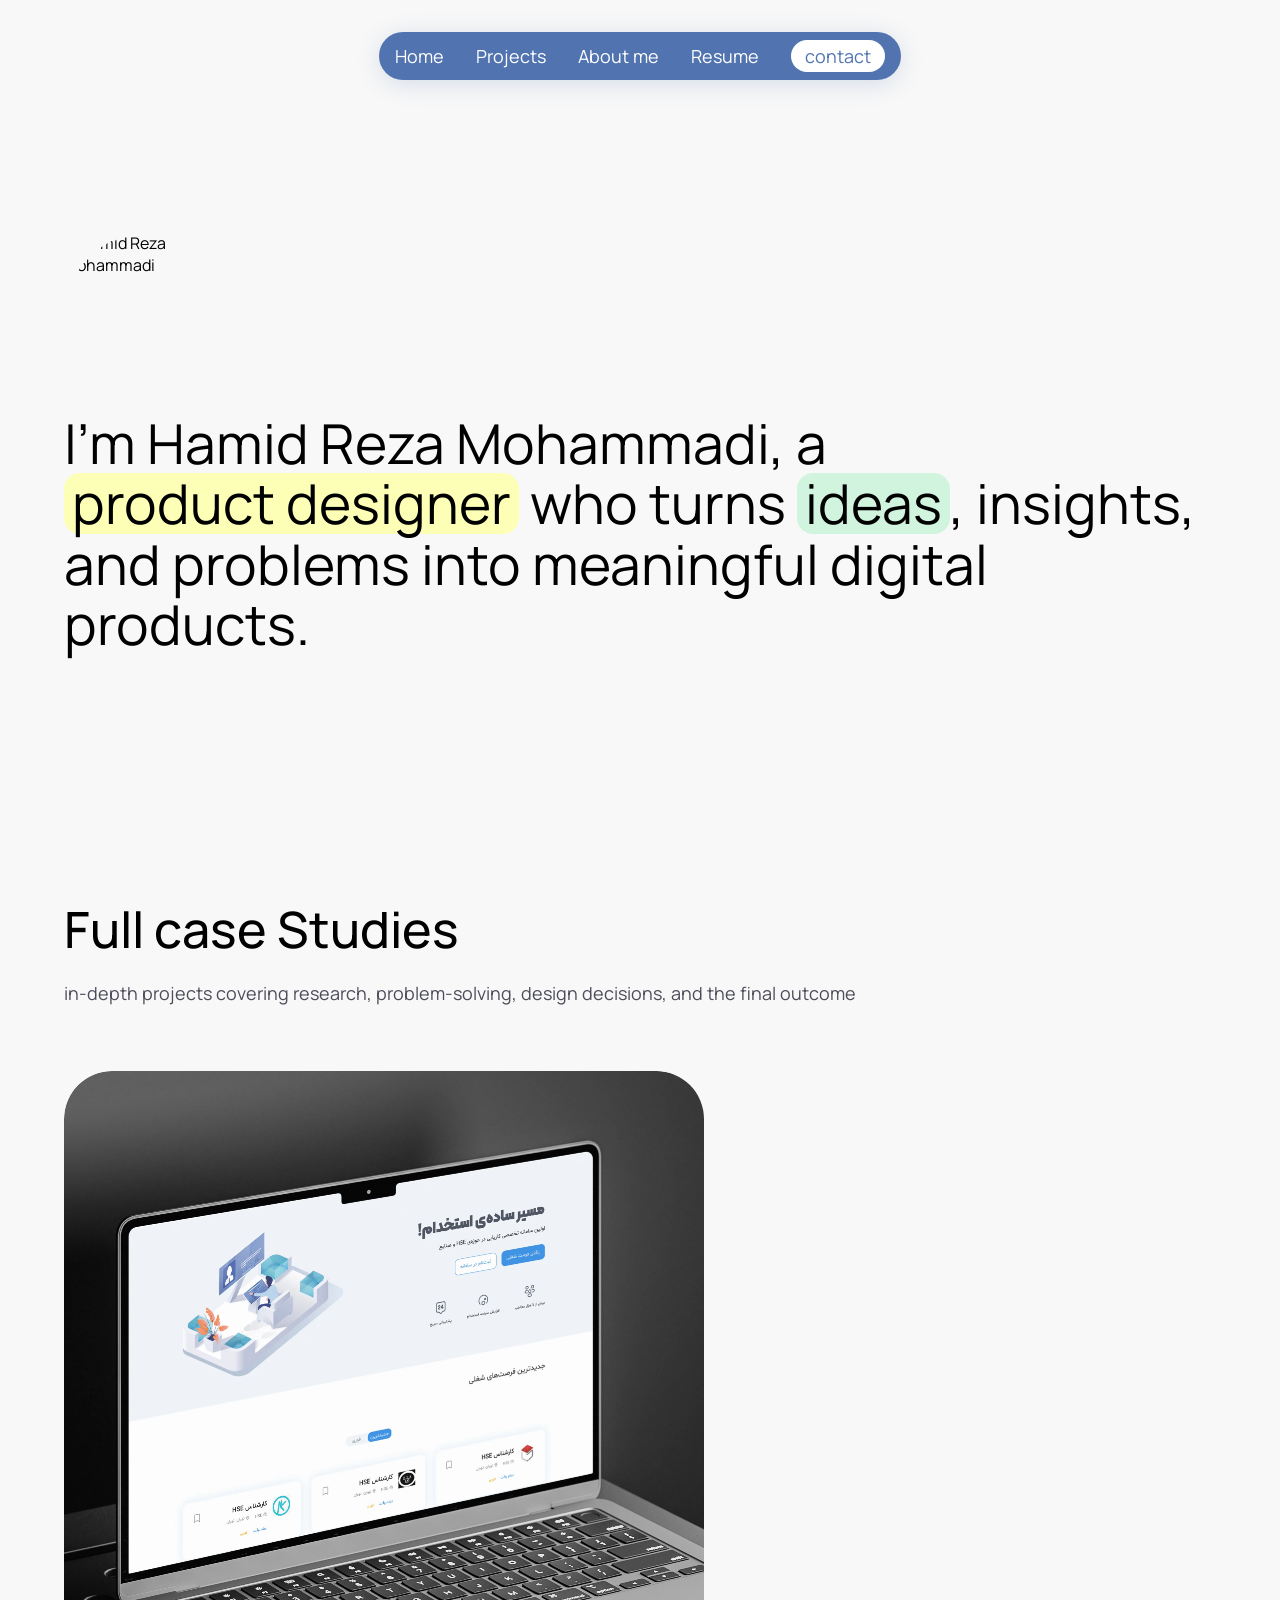
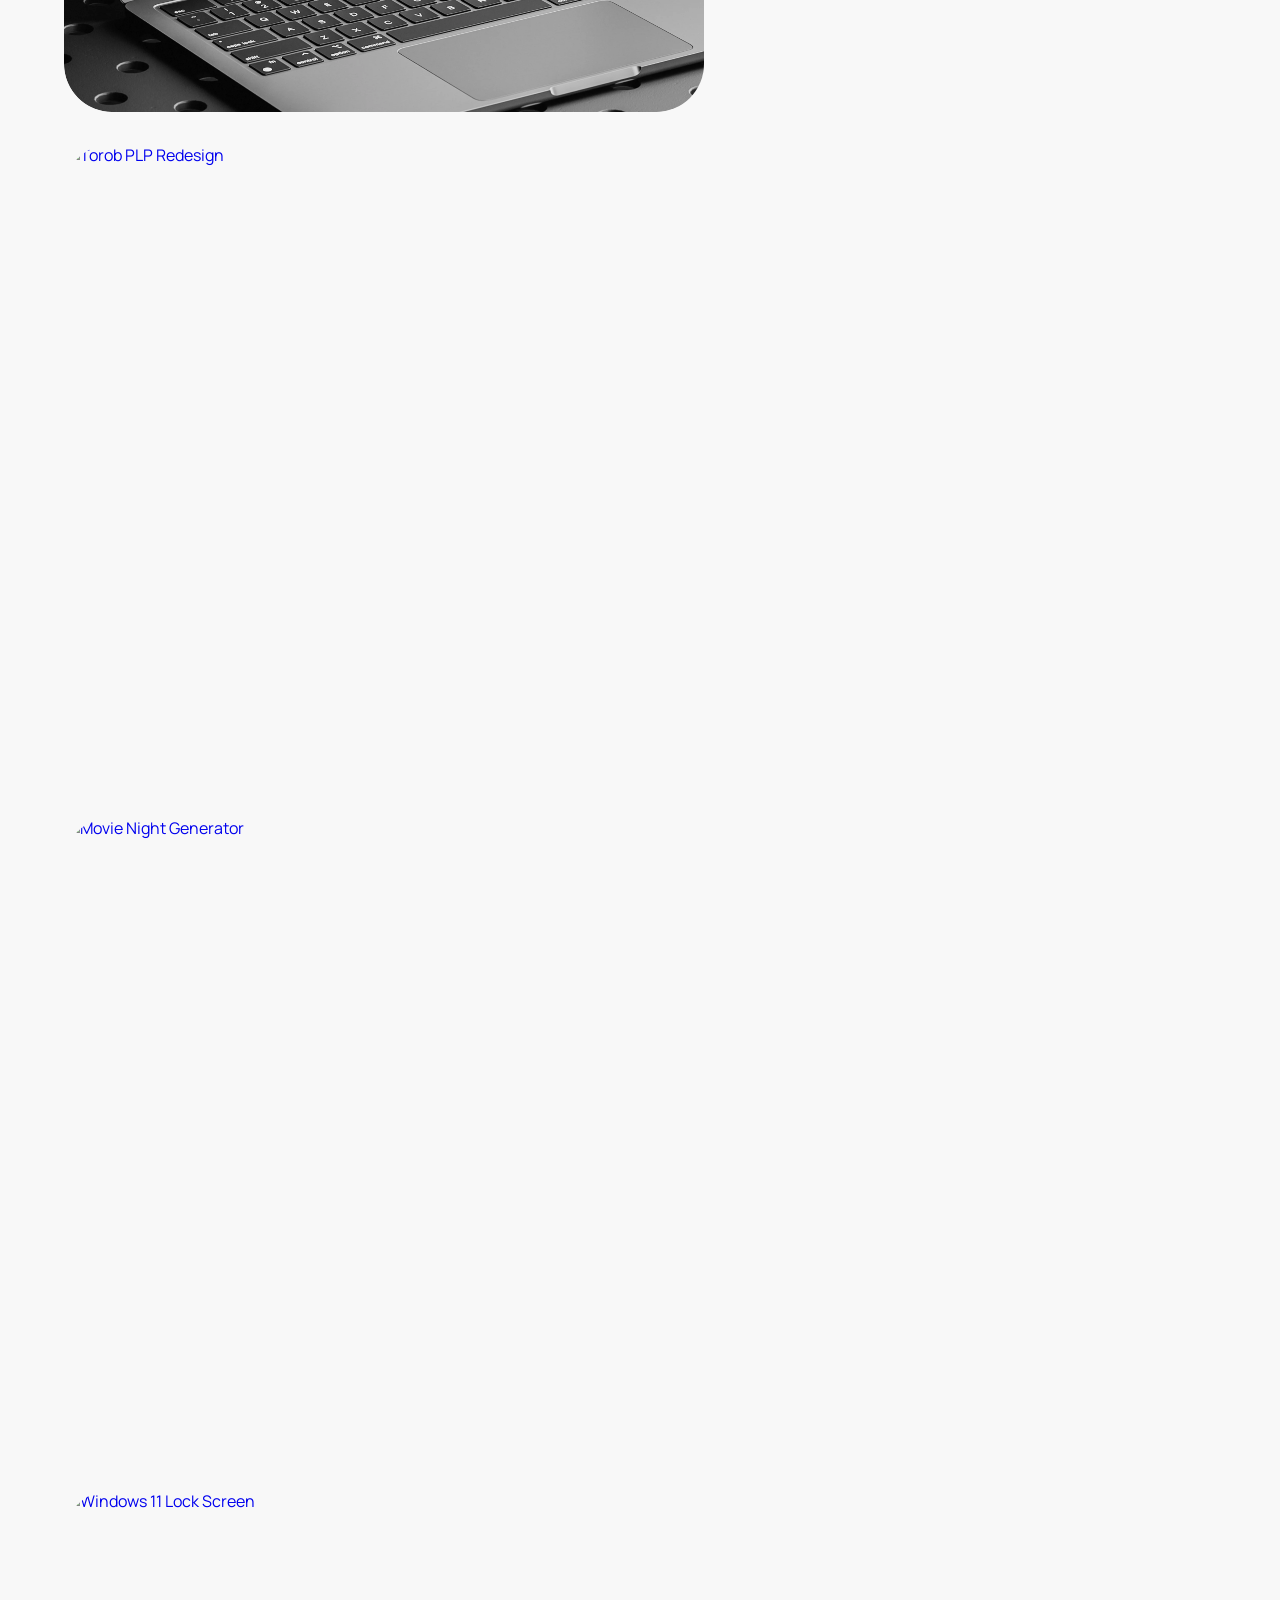
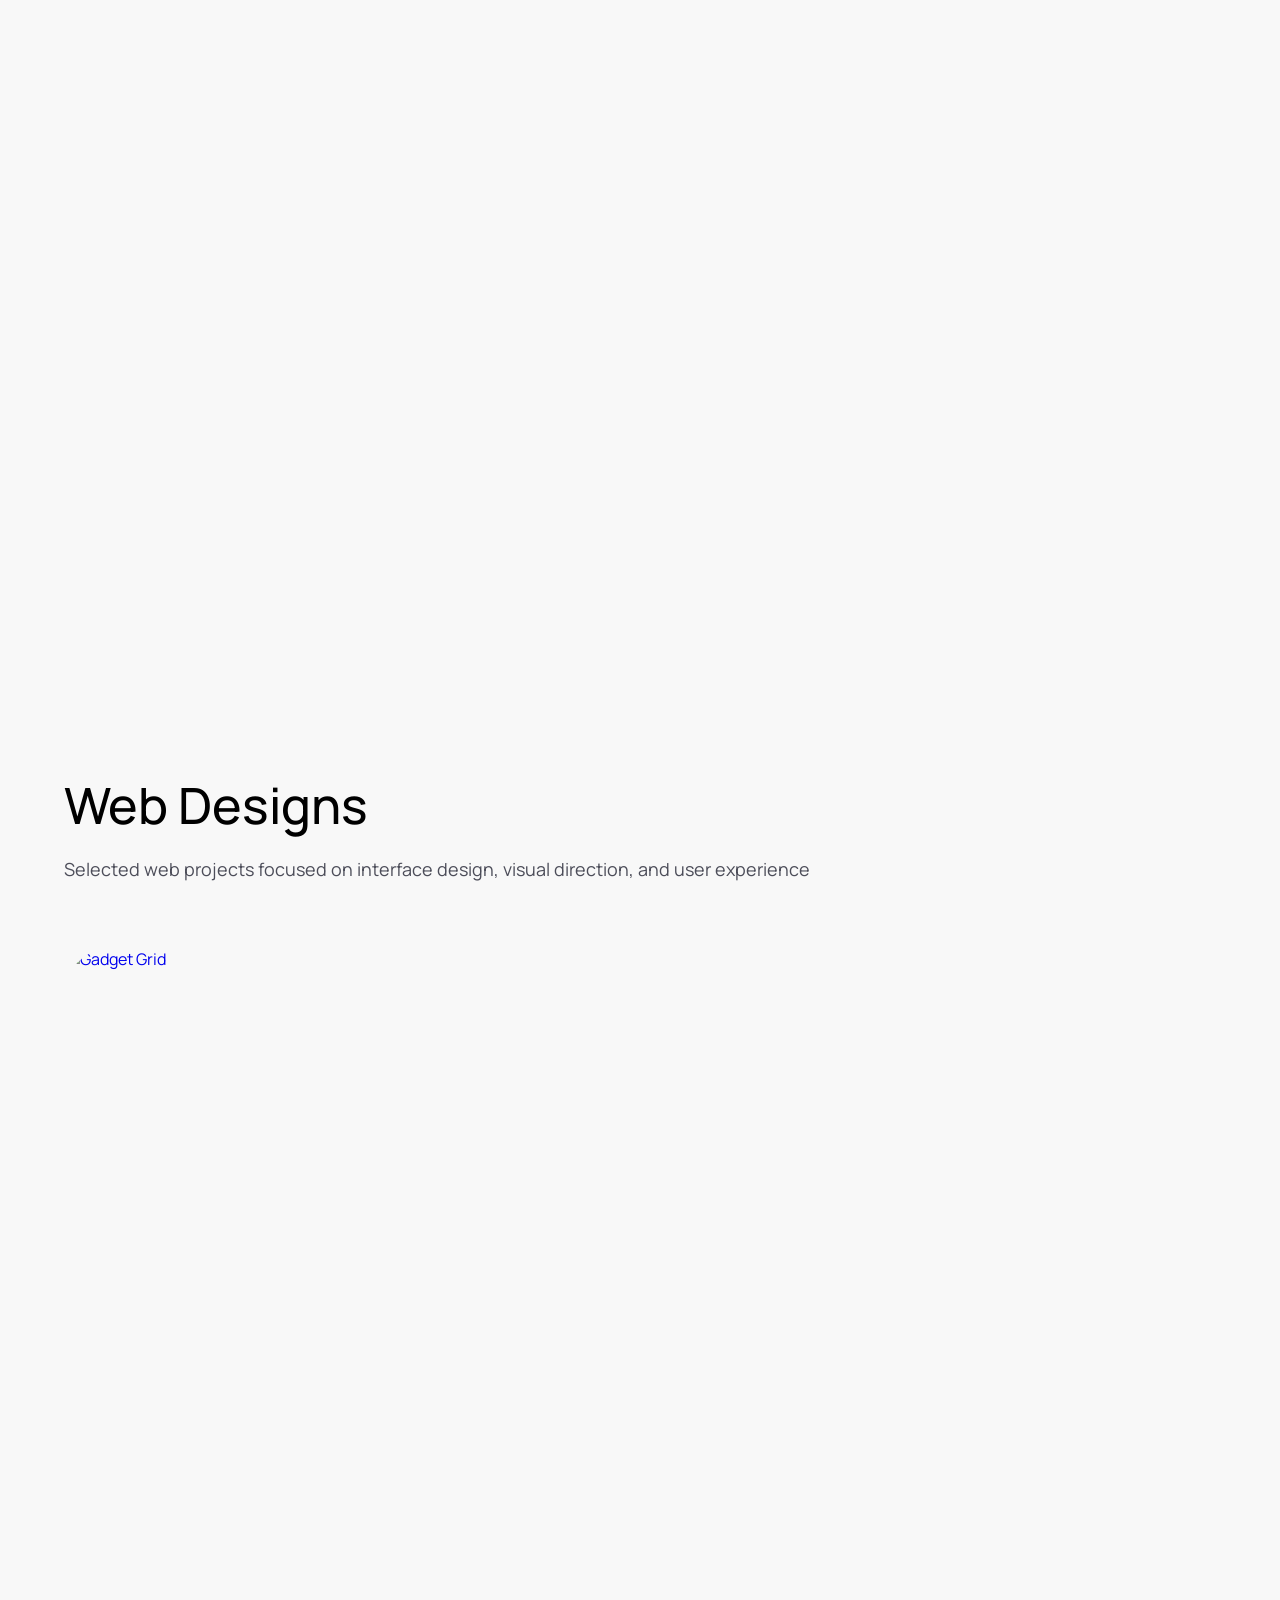
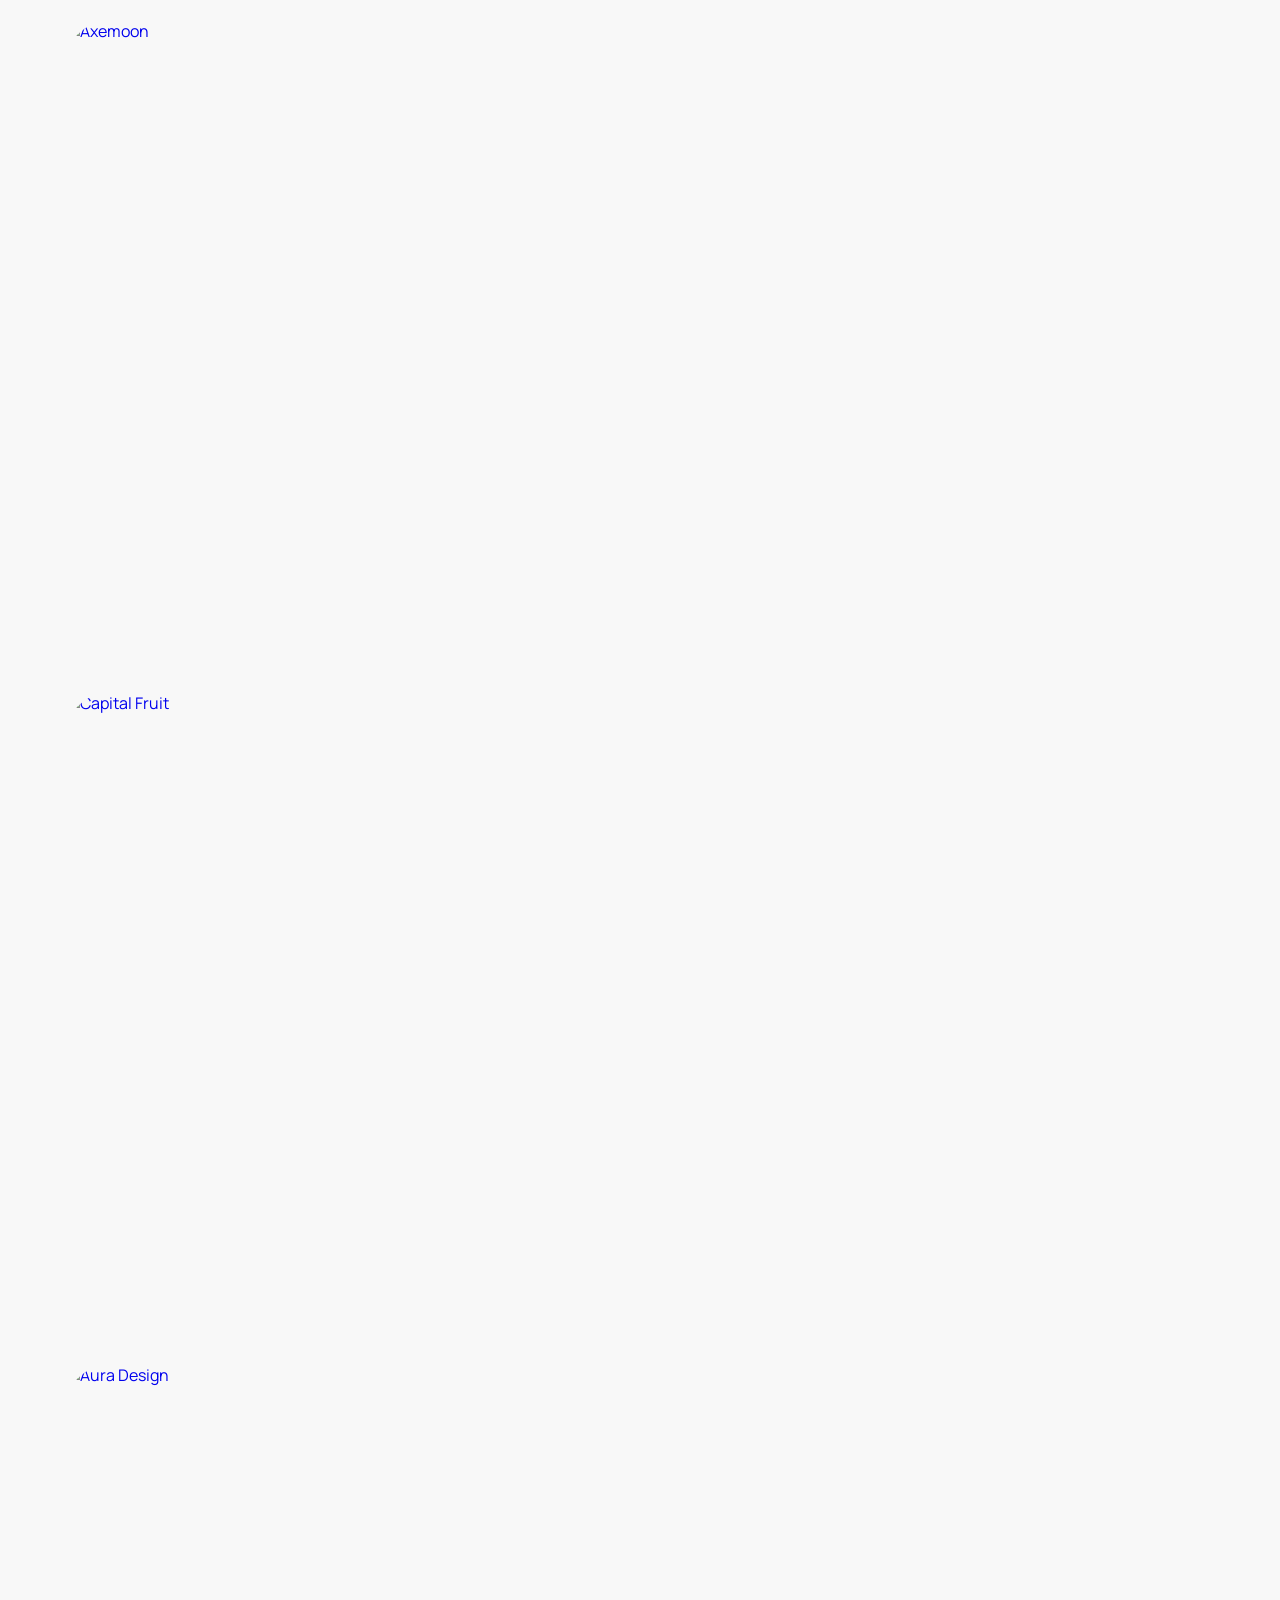
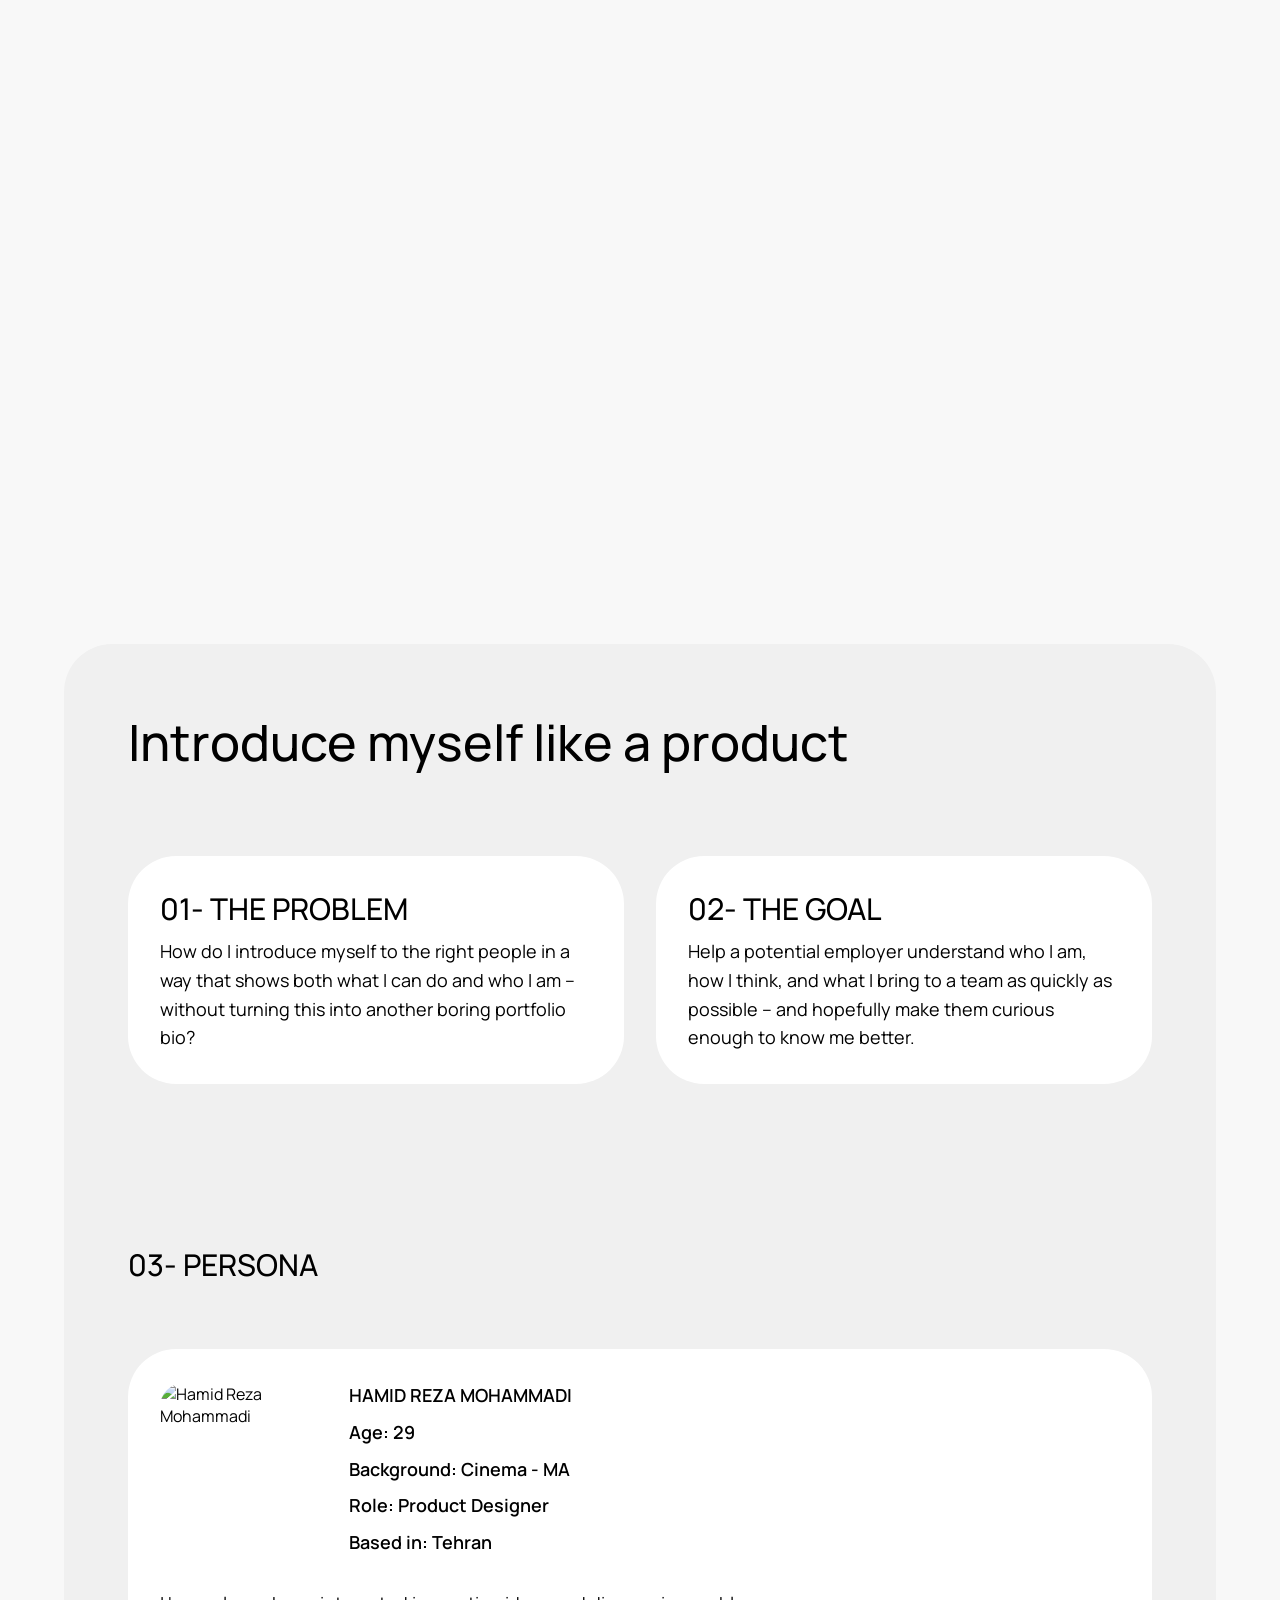
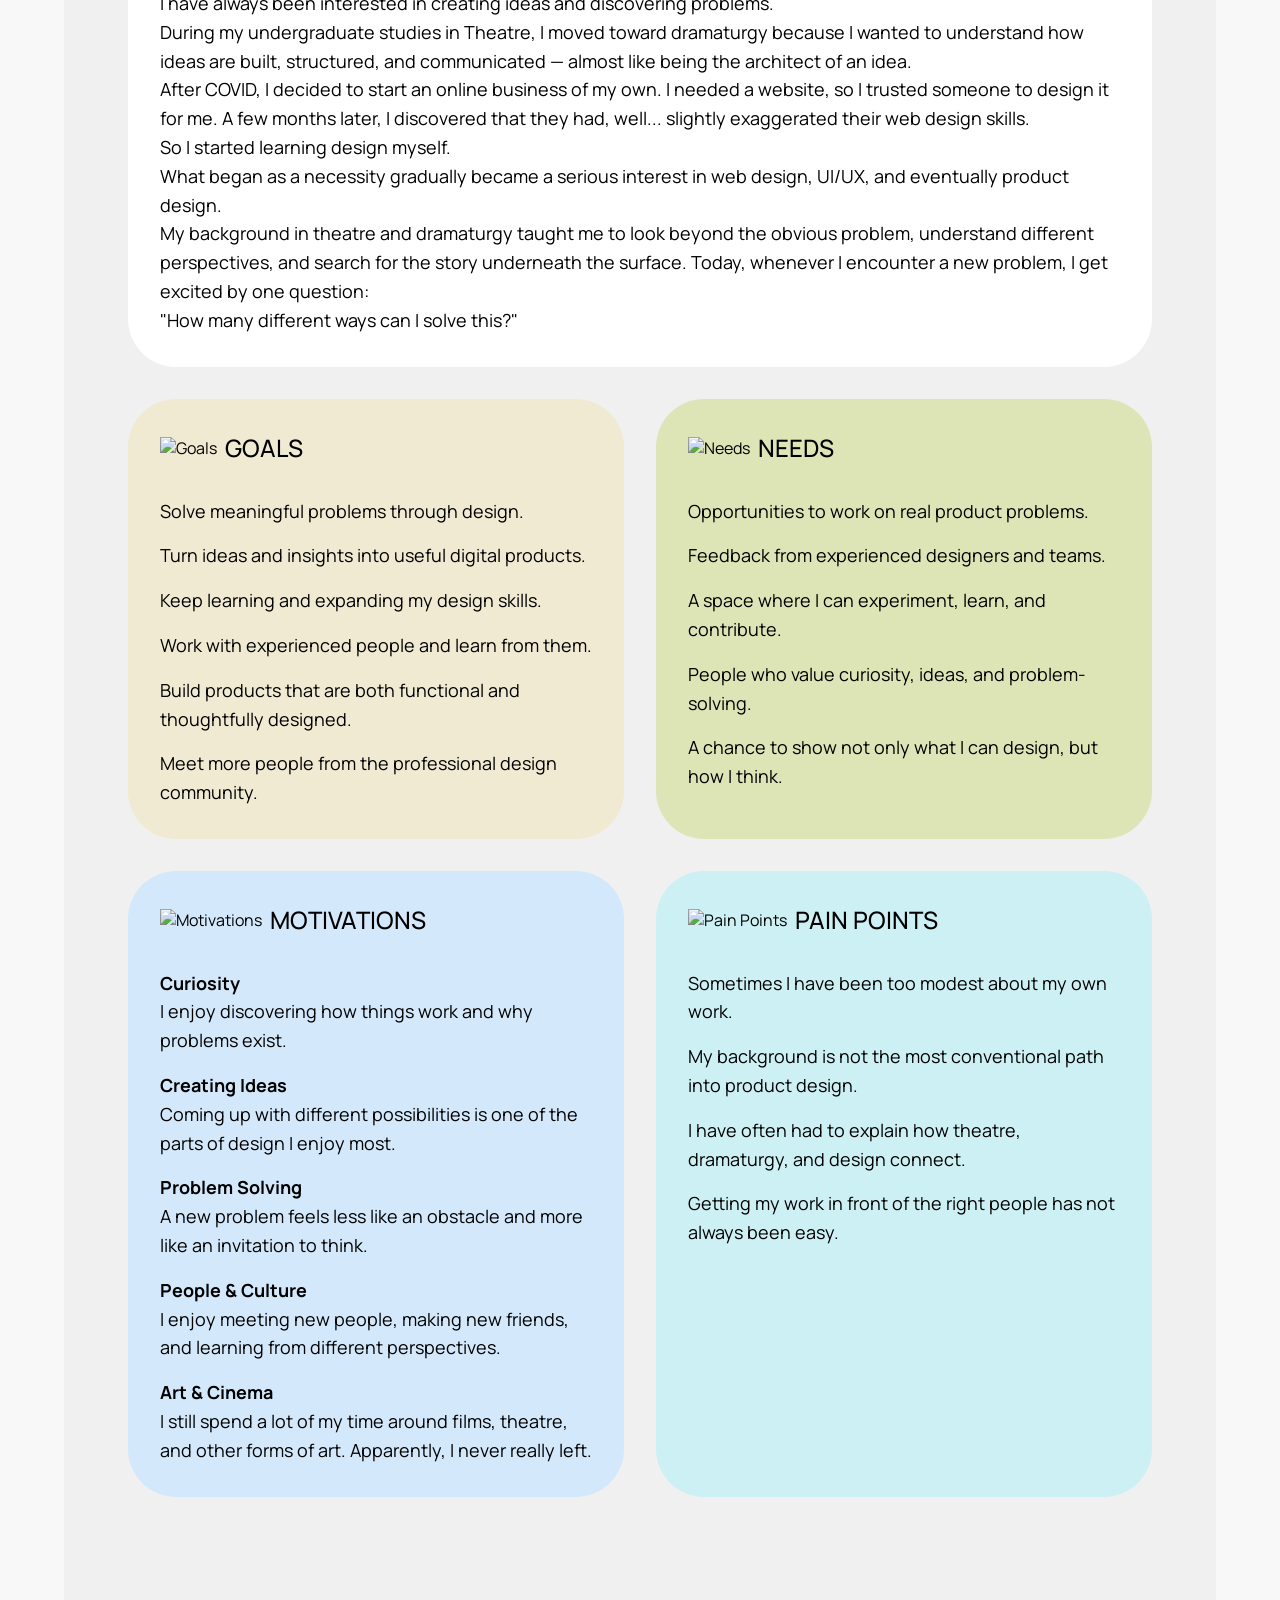
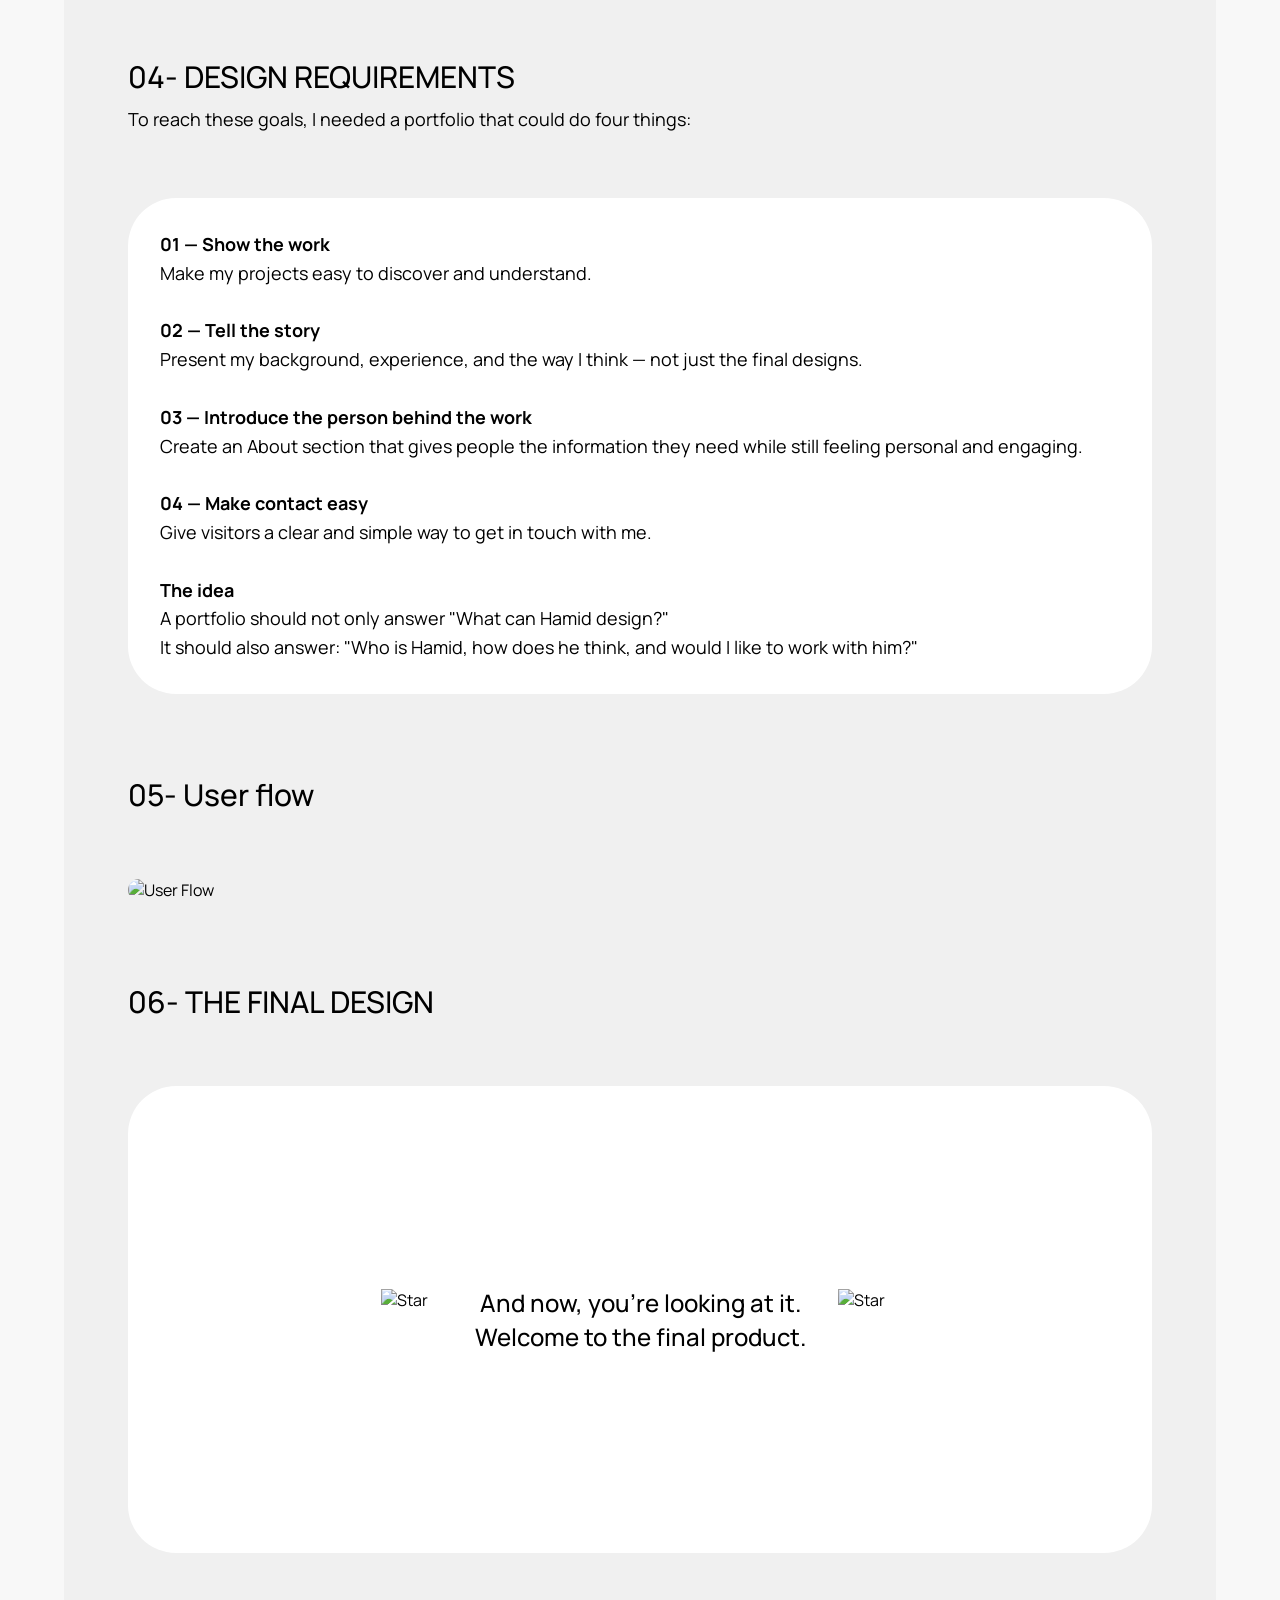
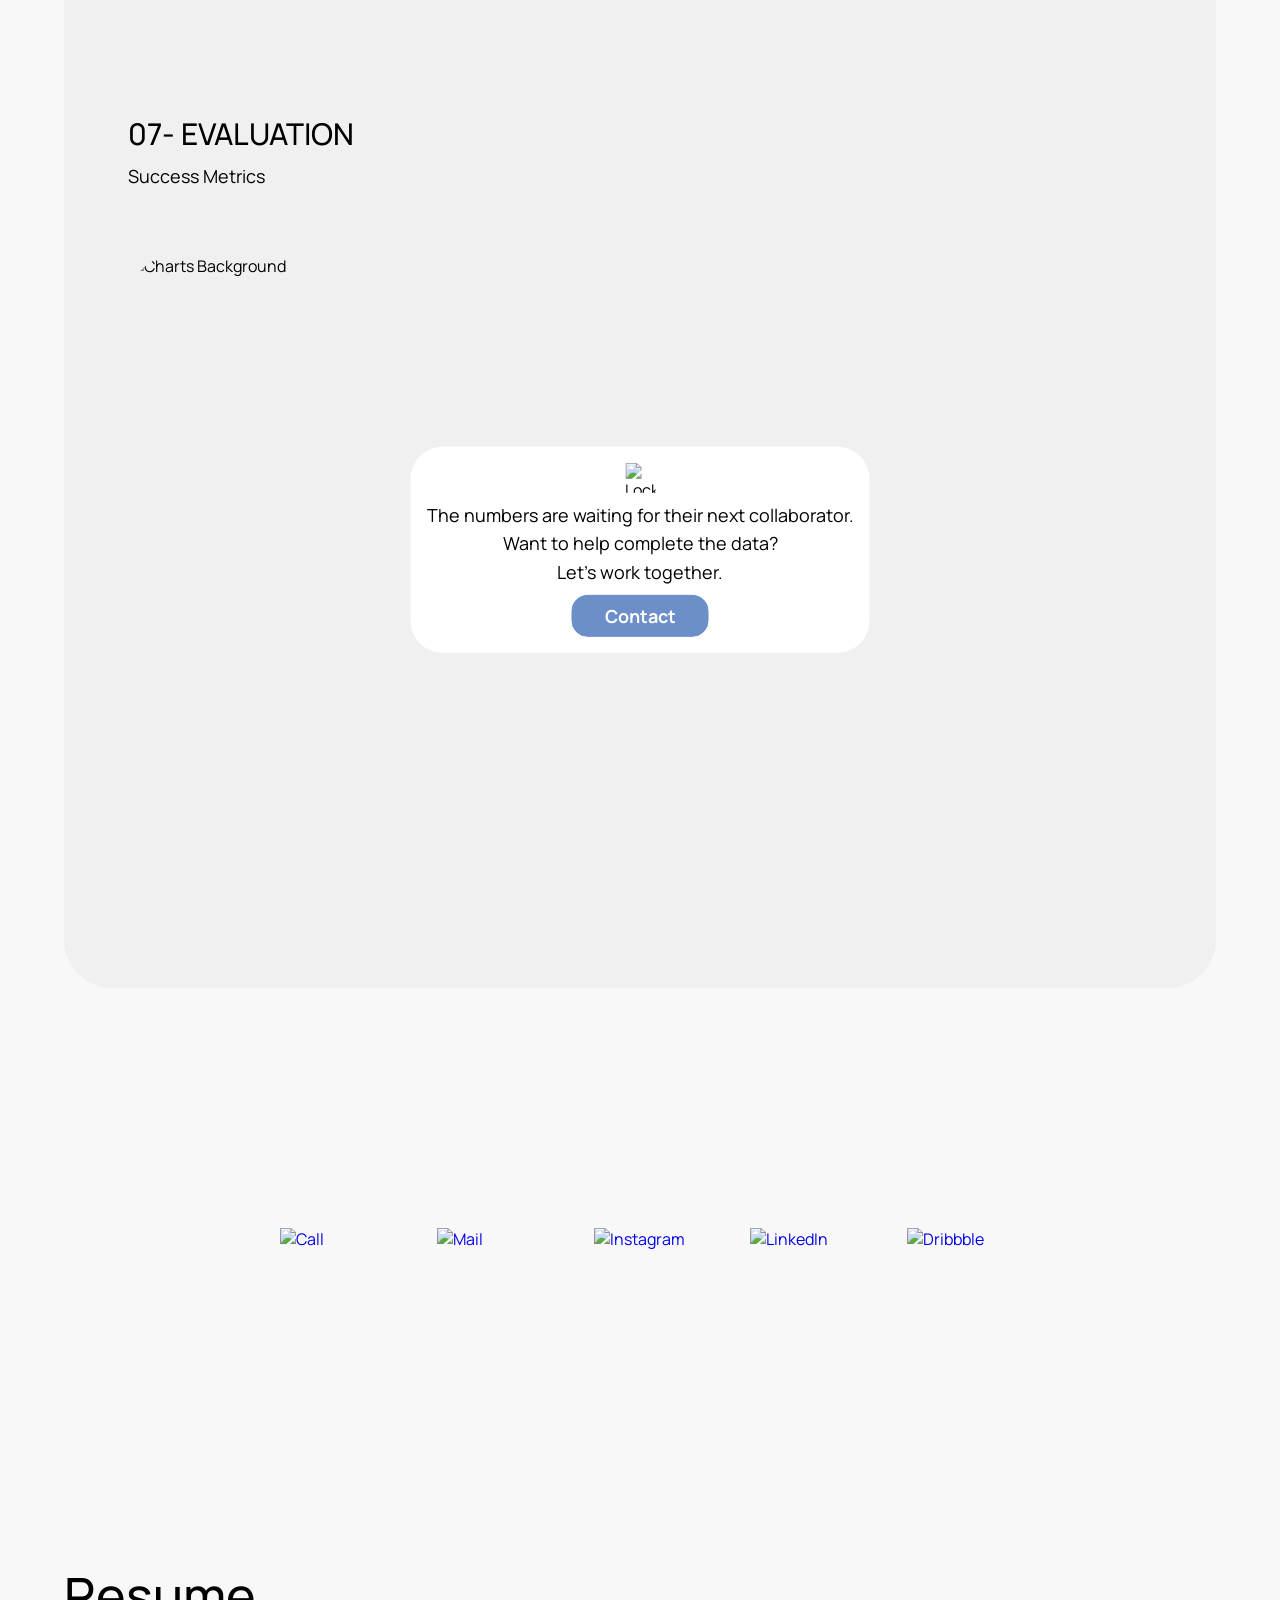
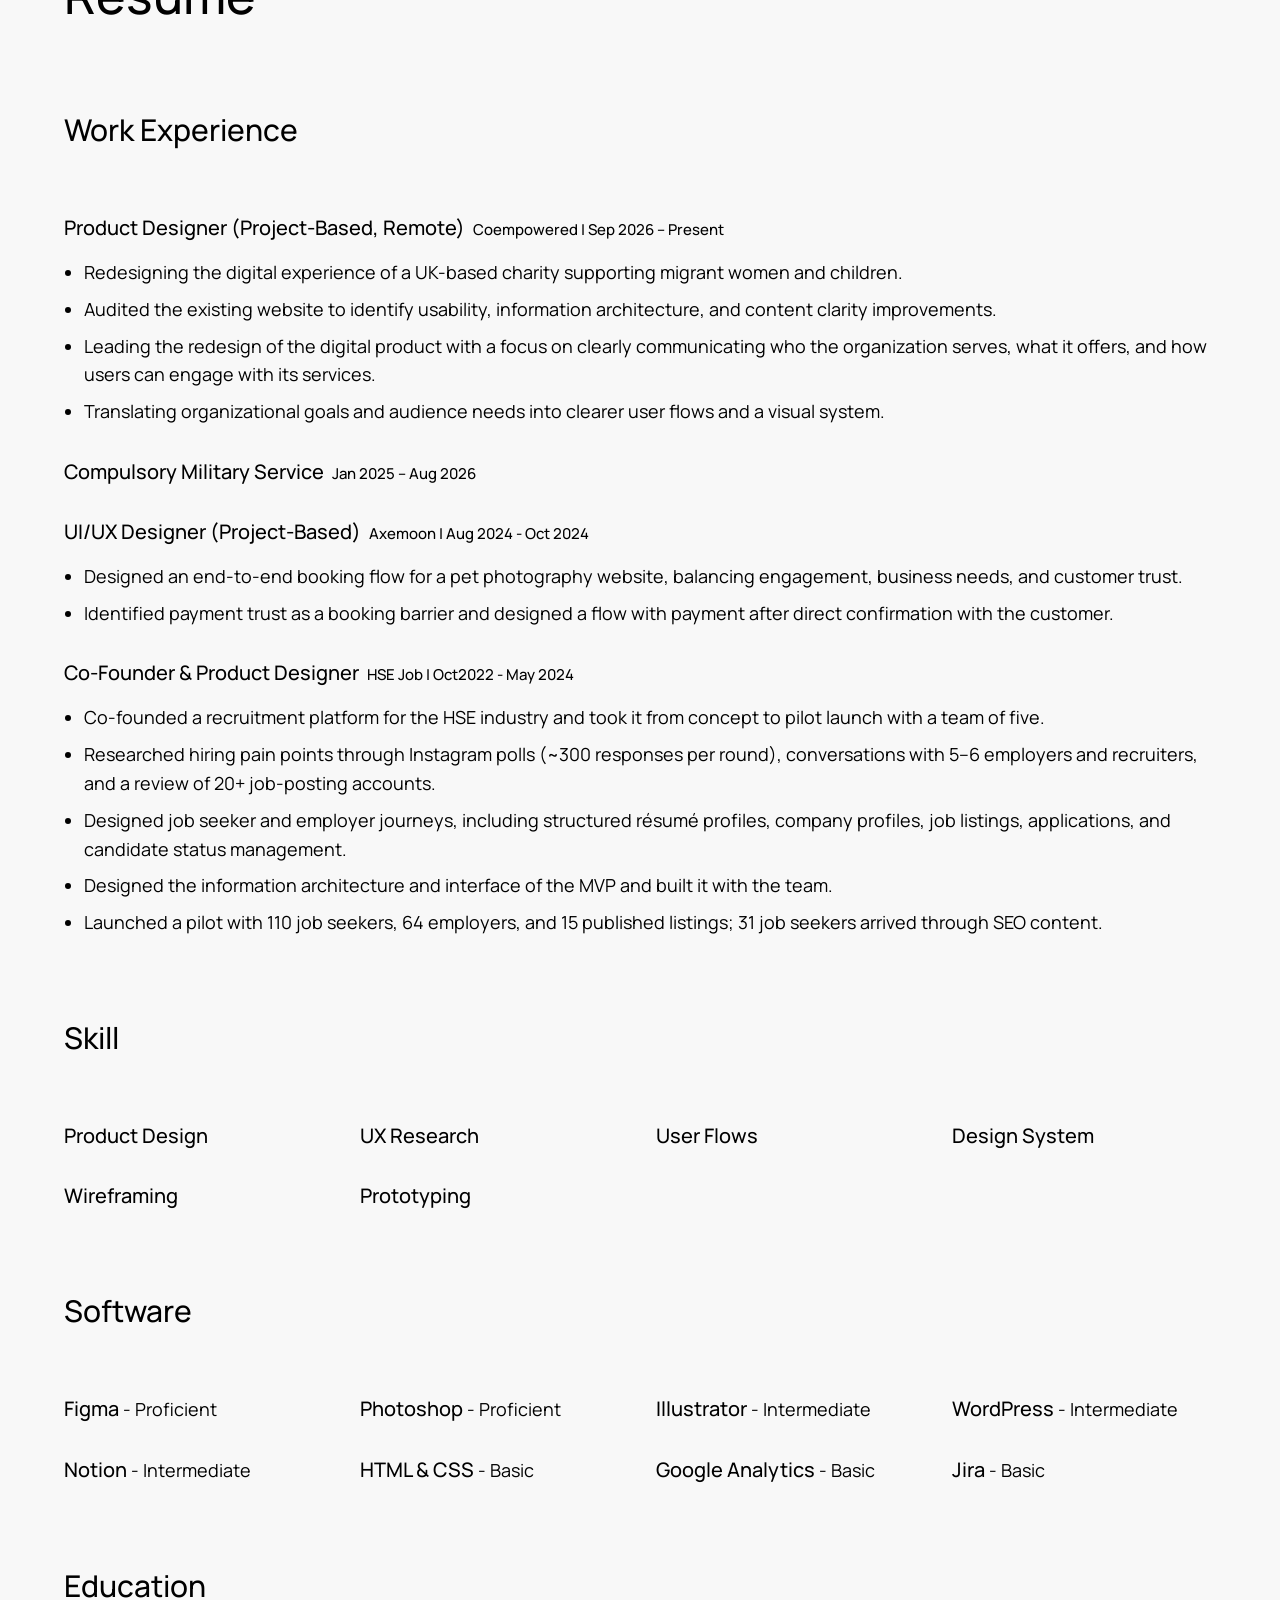
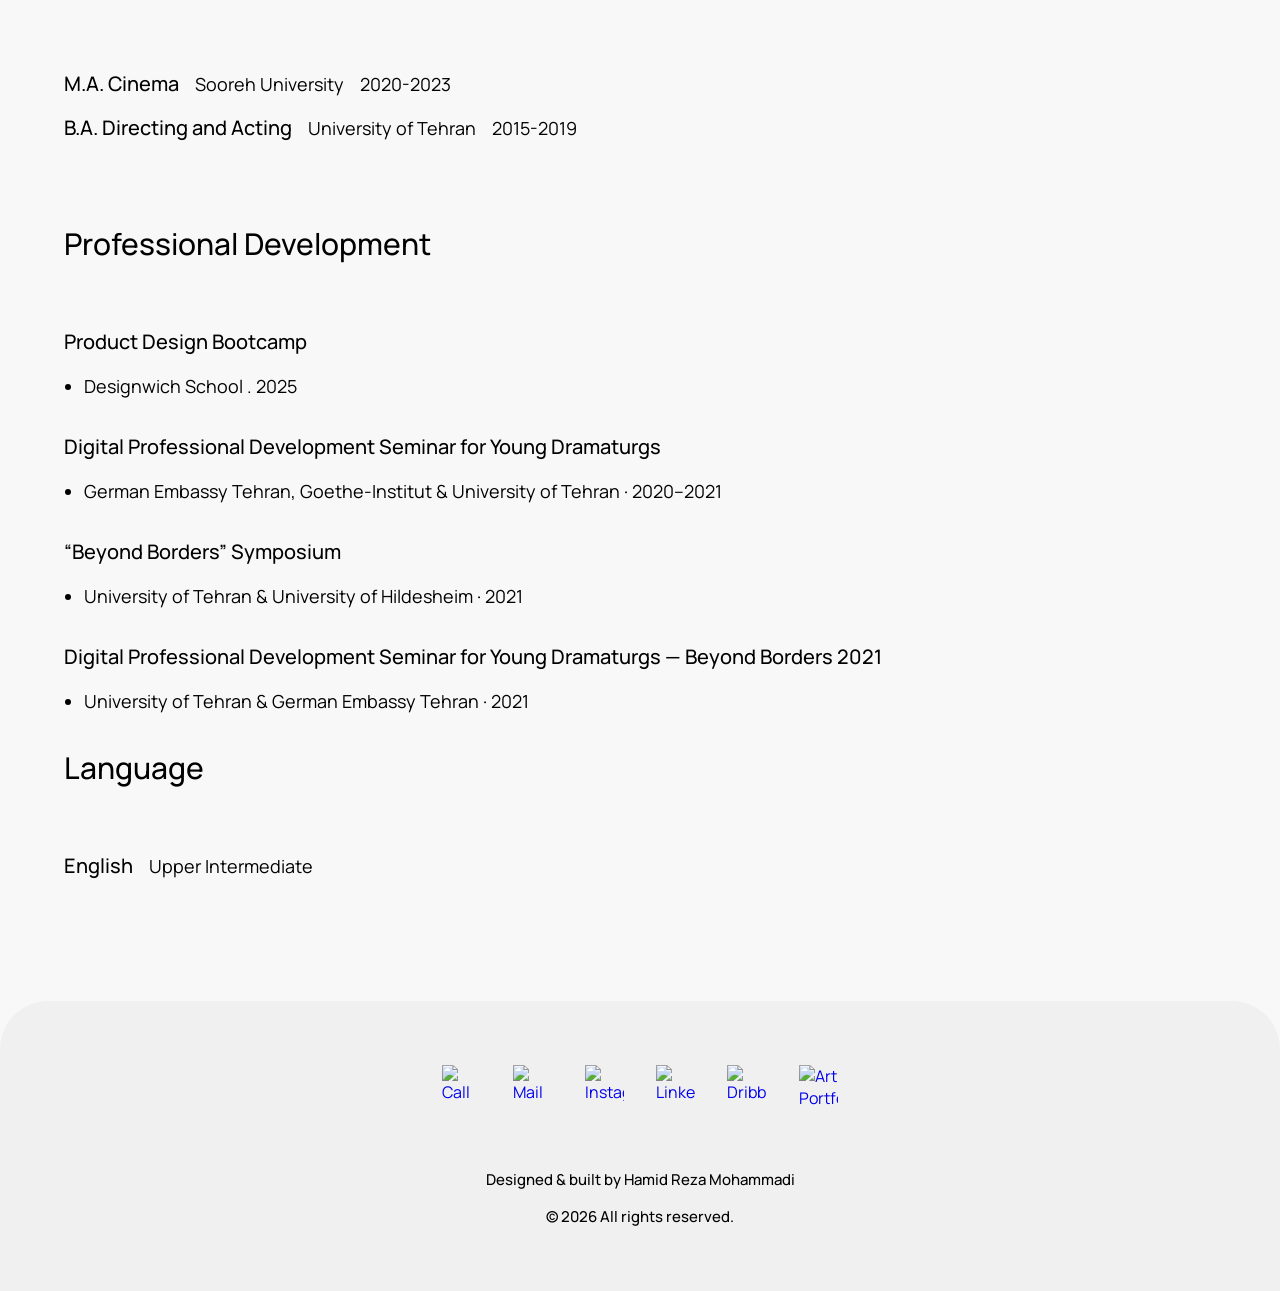
==== commit 7dc032b1: "Update index.html" ====
--- a/index.html
+++ b/index.html
@@ -9,6 +9,14 @@
   gtag('js', new Date());
 
   gtag('config', 'G-5LS5TXM09B');
+</script>
+
+    <script type="text/javascript">
+    (function(c,l,a,r,i,t,y){
+        c[a]=c[a]||function(){(c[a].q=c[a].q||[]).push(arguments)};
+        t=l.createElement(r);t.async=1;t.src="https://www.clarity.ms/tag/"+i;
+        y=l.getElementsByTagName(r)[0];y.parentNode.insertBefore(t,y);
+    })(window, document, "clarity", "script", "yw2fc5u33k");
 </script>
     
     <meta charset="UTF-8">
@@ -365,13 +373,21 @@
                             <span class="job-meta">Coempowered | Sep 2026 – Present</span>
                         </div>
                         <ul class="job-desc body-text">
-                            <li>Joined the product team to redesign and improve the digital experience of a UK-based charity supporting migrant women and children through skills development, community support, and a platform to share their experiences.</li>
-                            <li>Audited the existing website and design to identify opportunities for improving usability, information architecture, visual communication, and content clarity.</li>
+                            <li>Redesigning the digital experience of a UK-based charity supporting migrant women and children.</li>
+                            <li>Audited the existing website to identify usability, information architecture, and content clarity improvements.</li>
                             <li>Leading the redesign of the digital product with a focus on clearly communicating who the organization serves, what it offers, and how users can engage with its services.</li>
-                            <li>Translating the organization's goals and the needs of its target audience into a clearer user-centered product experience and visual system.</li>
+                            <li>Translating organizational goals and audience needs into clearer user flows and a visual system.</li>
                         </ul>
                     </div>
 
+                     <!-- Military Service -->
+                    <div class="job-item">
+                        <div class="job-header">
+                            <h5>Compulsory Military Service</h5>
+                            <span class="job-meta"> Jan 2025 – Aug 2026</span>
+                        </div>
+                    </div>
+                    
                     <!-- Job 2 -->
                     <div class="job-item">
                         <div class="job-header">
@@ -379,10 +395,8 @@
                             <span class="job-meta">Axemoon | Aug 2024 - Oct 2024</span>
                         </div>
                         <ul class="job-desc body-text">
-                            <li>Collaborated with the founding team to transform a pet photography booking concept into a storytelling-driven web experience.</li>
-                            <li>Defined the booking flow around the user's decision-making journey, balancing engagement, business needs, and customer trust.</li>
-                            <li>Designed the end-to-end booking experience, combining on-site reservation steps with direct communication between the customer and the service provider.</li>
-                            <li>Identified payment trust as a potential barrier to booking and designed a flow where payment was completed after the initial booking and direct confirmation with the customer.</li>
+                            <li>Designed an end-to-end booking flow for a pet photography website, balancing engagement, business needs, and customer trust.</li>
+                            <li>Identified payment trust as a booking barrier and designed a flow with payment after direct confirmation with the customer.</li>
                         </ul>
                     </div>
 
@@ -390,19 +404,31 @@
                     <div class="job-item">
                         <div class="job-header">
                             <h5>Co-Founder & Product Designer</h5>
-                            <span class="job-meta">HSE Job | 2022 - May 2024</span>
-                        </div>
-                        <ul class="job-desc body-text">
-                            <li>Co-founded and designed an industry-specific recruitment platform for the Health, Safety & Environment (HSE) industry, from initial concept to early-stage launch and validation.</li>
-                            <li>Researched hiring challenges and user needs across job seekers and employers, translating insights into product requirements and user-centered solutions.</li>
-                            <li>Designed the end-to-end recruitment journey, including job discovery, search, registration, job posting, and employer-candidate interactions.</li>
-                            <li>Led end-to-end UX/UI design, including information architecture, user flows, wireframes, interaction design, and high-fidelity interfaces.</li>
-                            <li>Validated the product organically with 100+ job seekers and employers during the early testing phase, using user feedback to identify usability and product improvements.</li>
-                            <li>Contributed to organic user acquisition through community building, social media, and SEO-driven content, with blog content becoming a major source of website traffic and registrations from Google search.</li>
+                            <span class="job-meta">HSE Job | Oct2022 - May 2024</span>
+                        </div>
+                        <ul class="job-desc body-text">
+                            <li>Co-founded a recruitment platform for the HSE industry and took it from concept to pilot launch with a team of five.</li>
+                            <li>Researched hiring pain points through Instagram polls (~300 responses per round), conversations with 5–6 employers and recruiters, and a review of 20+ job-posting accounts.</li>
+                            <li>Designed job seeker and employer journeys, including structured résumé profiles, company profiles, job listings, applications, and candidate status management.</li>
+                            <li>Designed the information architecture and interface of the MVP and built it with the team.</li>
+                            <li>Launched a pilot with 110 job seekers, 64 employers, and 15 published listings; 31 job seekers arrived through SEO content.</li>
                         </ul>
                     </div>
                 </div>
 
+                 <!-- Skills -->
+                <div class="resume-block">
+                    <h3 class="resume-subtitle">Skill</h3>
+                    <div class="software-grid">
+                        <div class="software-item"><h5>Product Design</h5> </div>
+                        <div class="software-item"><h5>UX Research </h5></div>
+                        <div class="software-item"><h5>User Flows</h5></div>
+                        <div class="software-item"><h5>Design System</h5></div>
+                        <div class="software-item"><h5>Wireframing</h5></div>
+                        <div class="software-item"><h5>Prototyping</h5></div> 
+                    </div>
+                </div>
+                
                 <!-- Software -->
                 <div class="resume-block">
                     <h3 class="resume-subtitle">Software</h3>
@@ -435,6 +461,47 @@
                     </div>
                 </div>
 
+                 <!-- Professional Development  -->
+                <div class="resume-block">
+                    <h3 class="resume-subtitle">Professional Development </h3>
+
+                     <!-- Product Design Bootcamp -->
+                    <div class="job-item">
+                        <div class="job-header">
+                            <h5>Product Design Bootcamp</h5>
+                        </div>
+                        <ul class="job-desc body-text">
+                            <li>Designwich School . 2025</li>
+                    </div>
+
+                     <!--Workshop 1 -->
+                    <div class="job-item">
+                        <div class="job-header">
+                            <h5>Digital Professional Development Seminar for Young Dramaturgs</h5>
+                        </div>
+                        <ul class="job-desc body-text">
+                            <li>German Embassy Tehran, Goethe-Institut & University of Tehran · 2020–2021</li>
+                    </div>
+
+                     <!-- Workshop 2 -->
+                    <div class="job-item">
+                        <div class="job-header">
+                            <h5>“Beyond Borders” Symposium</h5>
+                        </div>
+                        <ul class="job-desc body-text">
+                            <li>University of Tehran & University of Hildesheim · 2021</li>
+                    </div>
+
+                     <!-- Workshop 3 -->
+                    <div class="job-item">
+                        <div class="job-header">
+                            <h5>Digital Professional Development Seminar for Young Dramaturgs — Beyond Borders 2021</h5>
+                        </div>
+                        <ul class="job-desc body-text">
+                            <li>University of Tehran & German Embassy Tehran · 2021</li>
+                    </div>
+                    
+                    
                 <!-- Language -->
                 <div class="resume-block">
                     <h3 class="resume-subtitle">Language</h3>
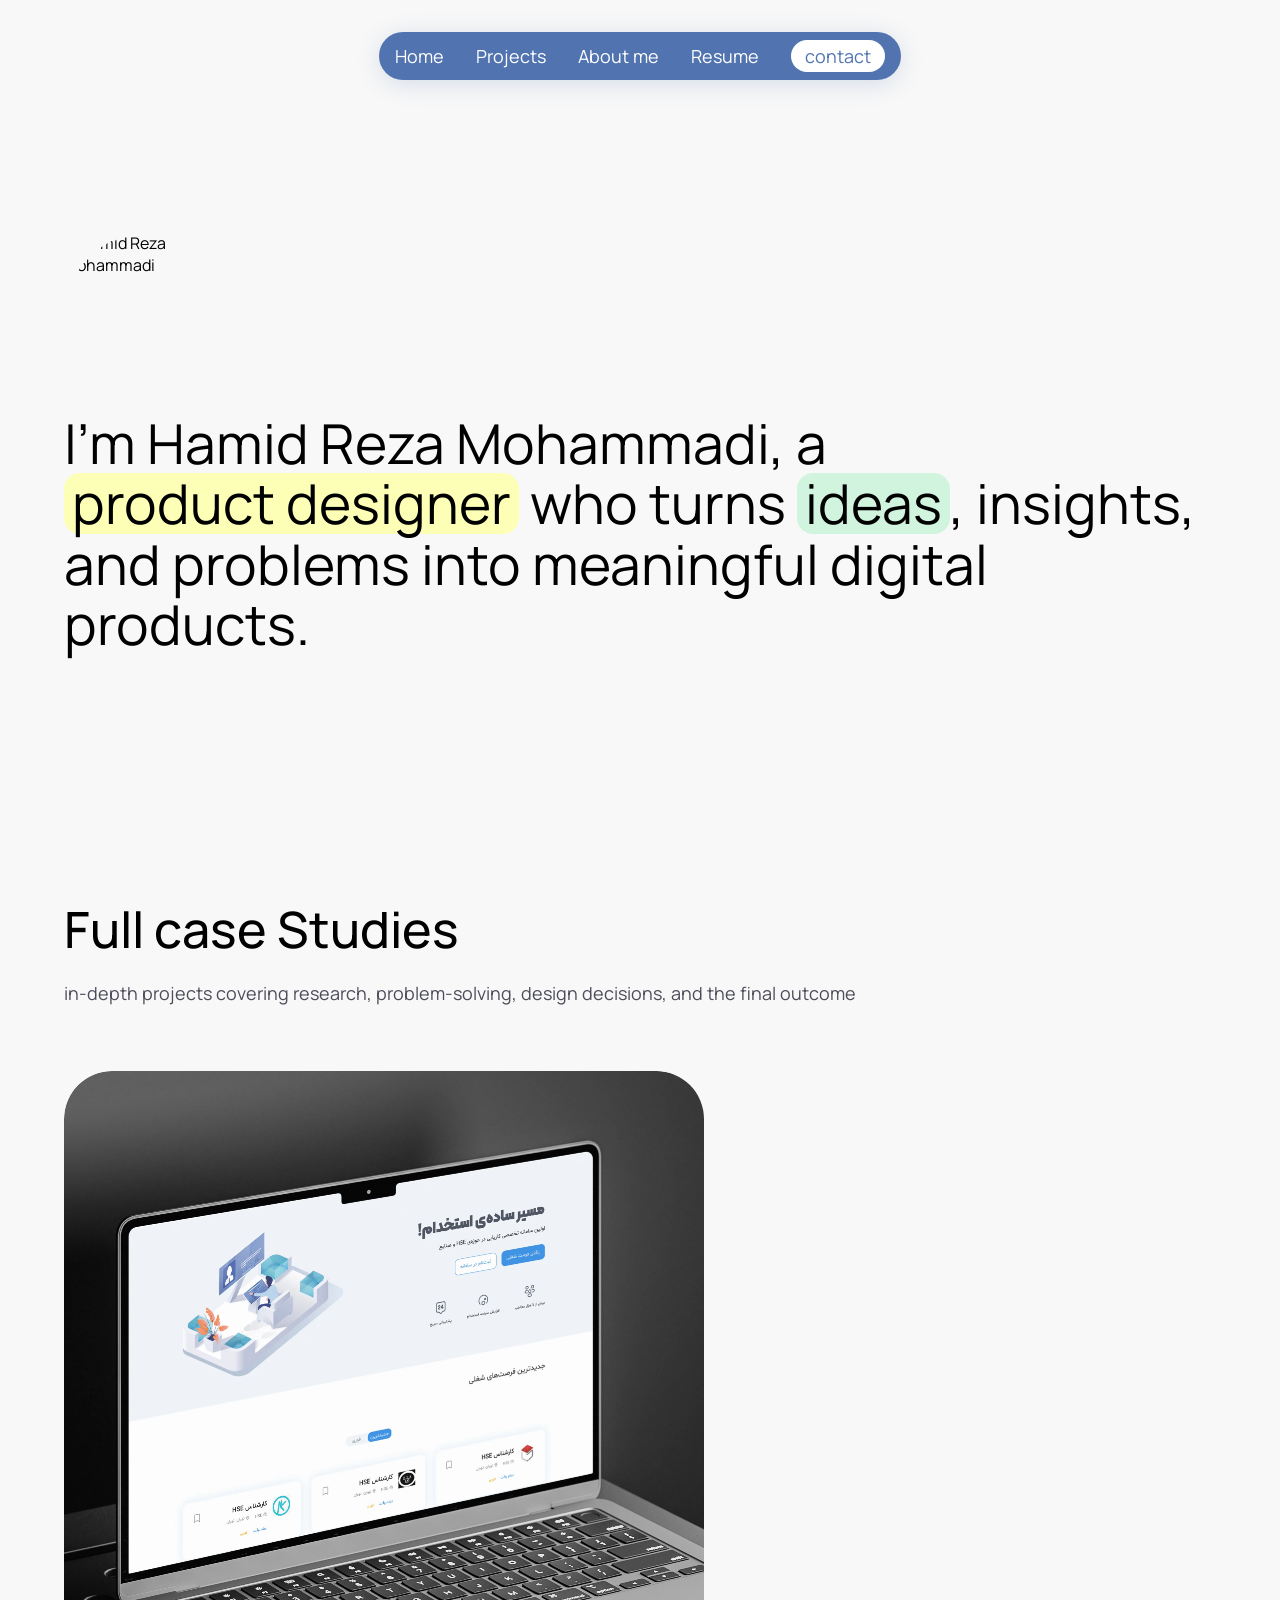
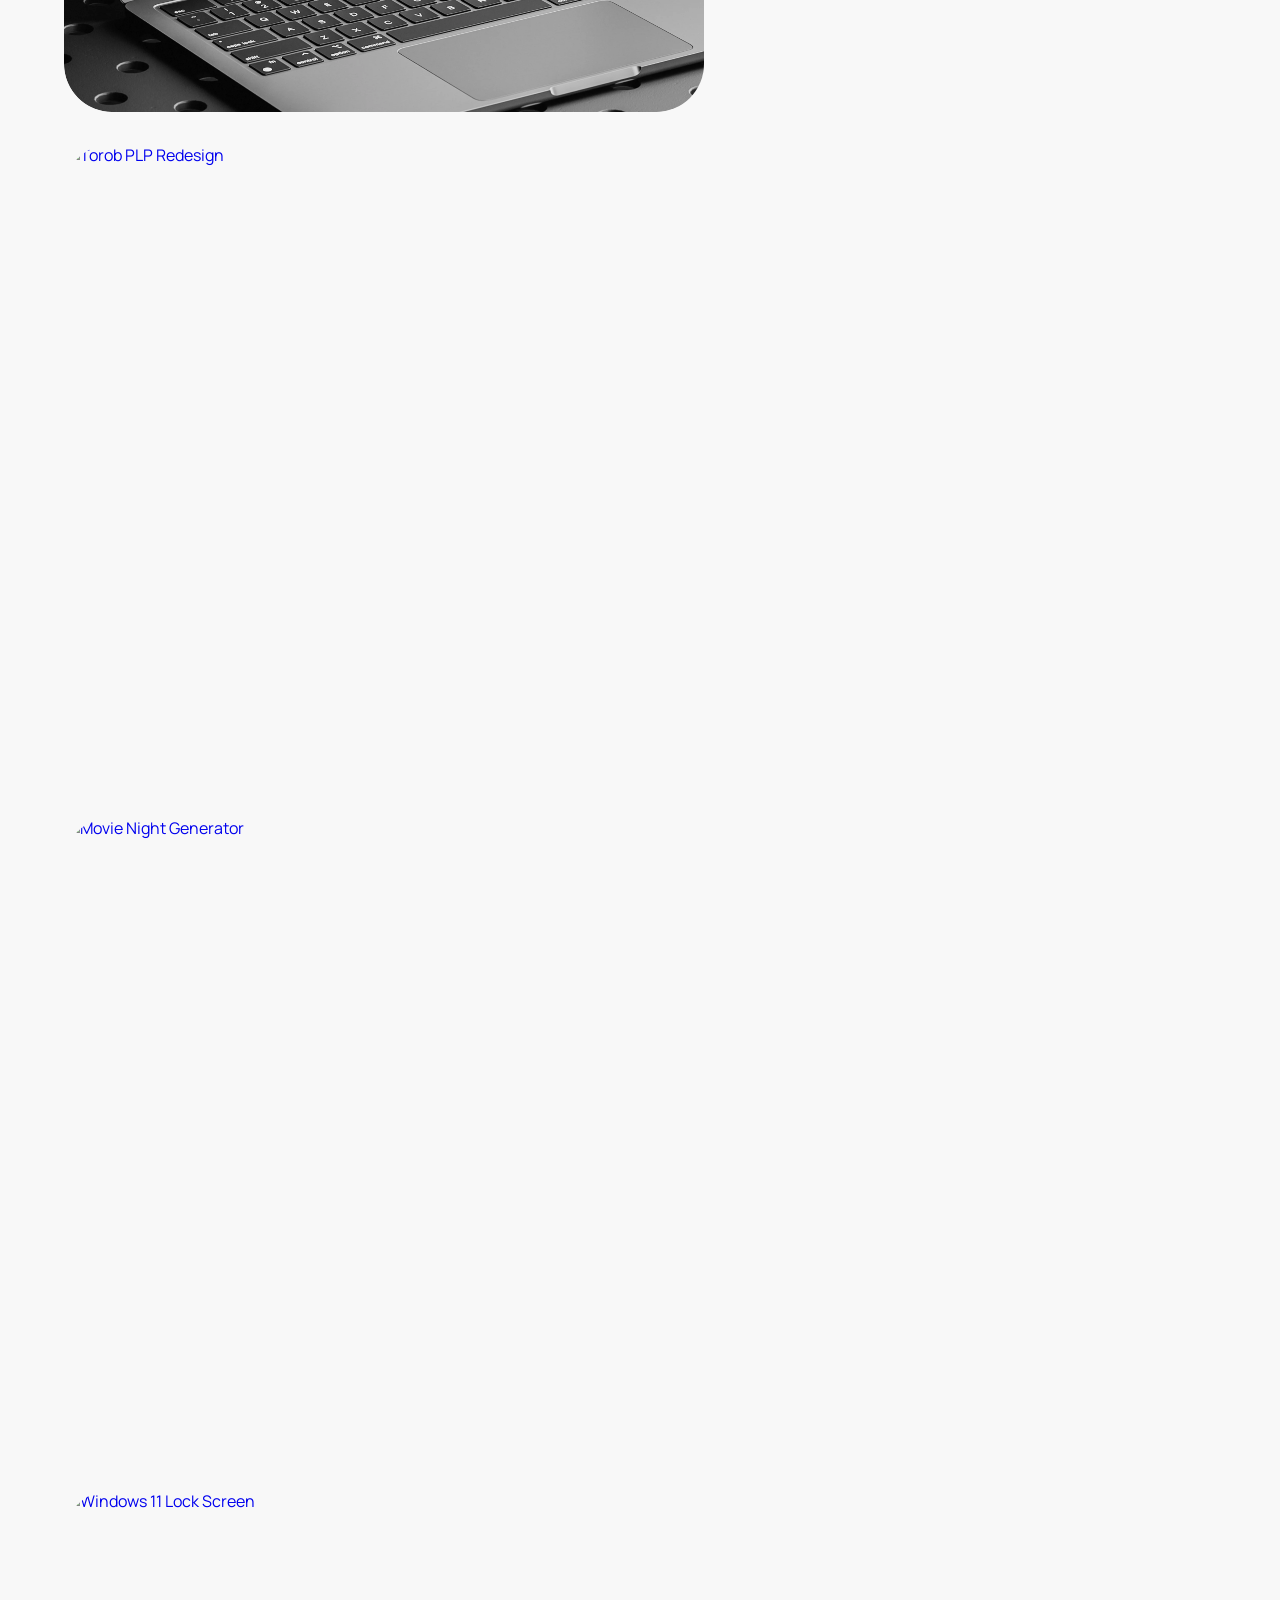
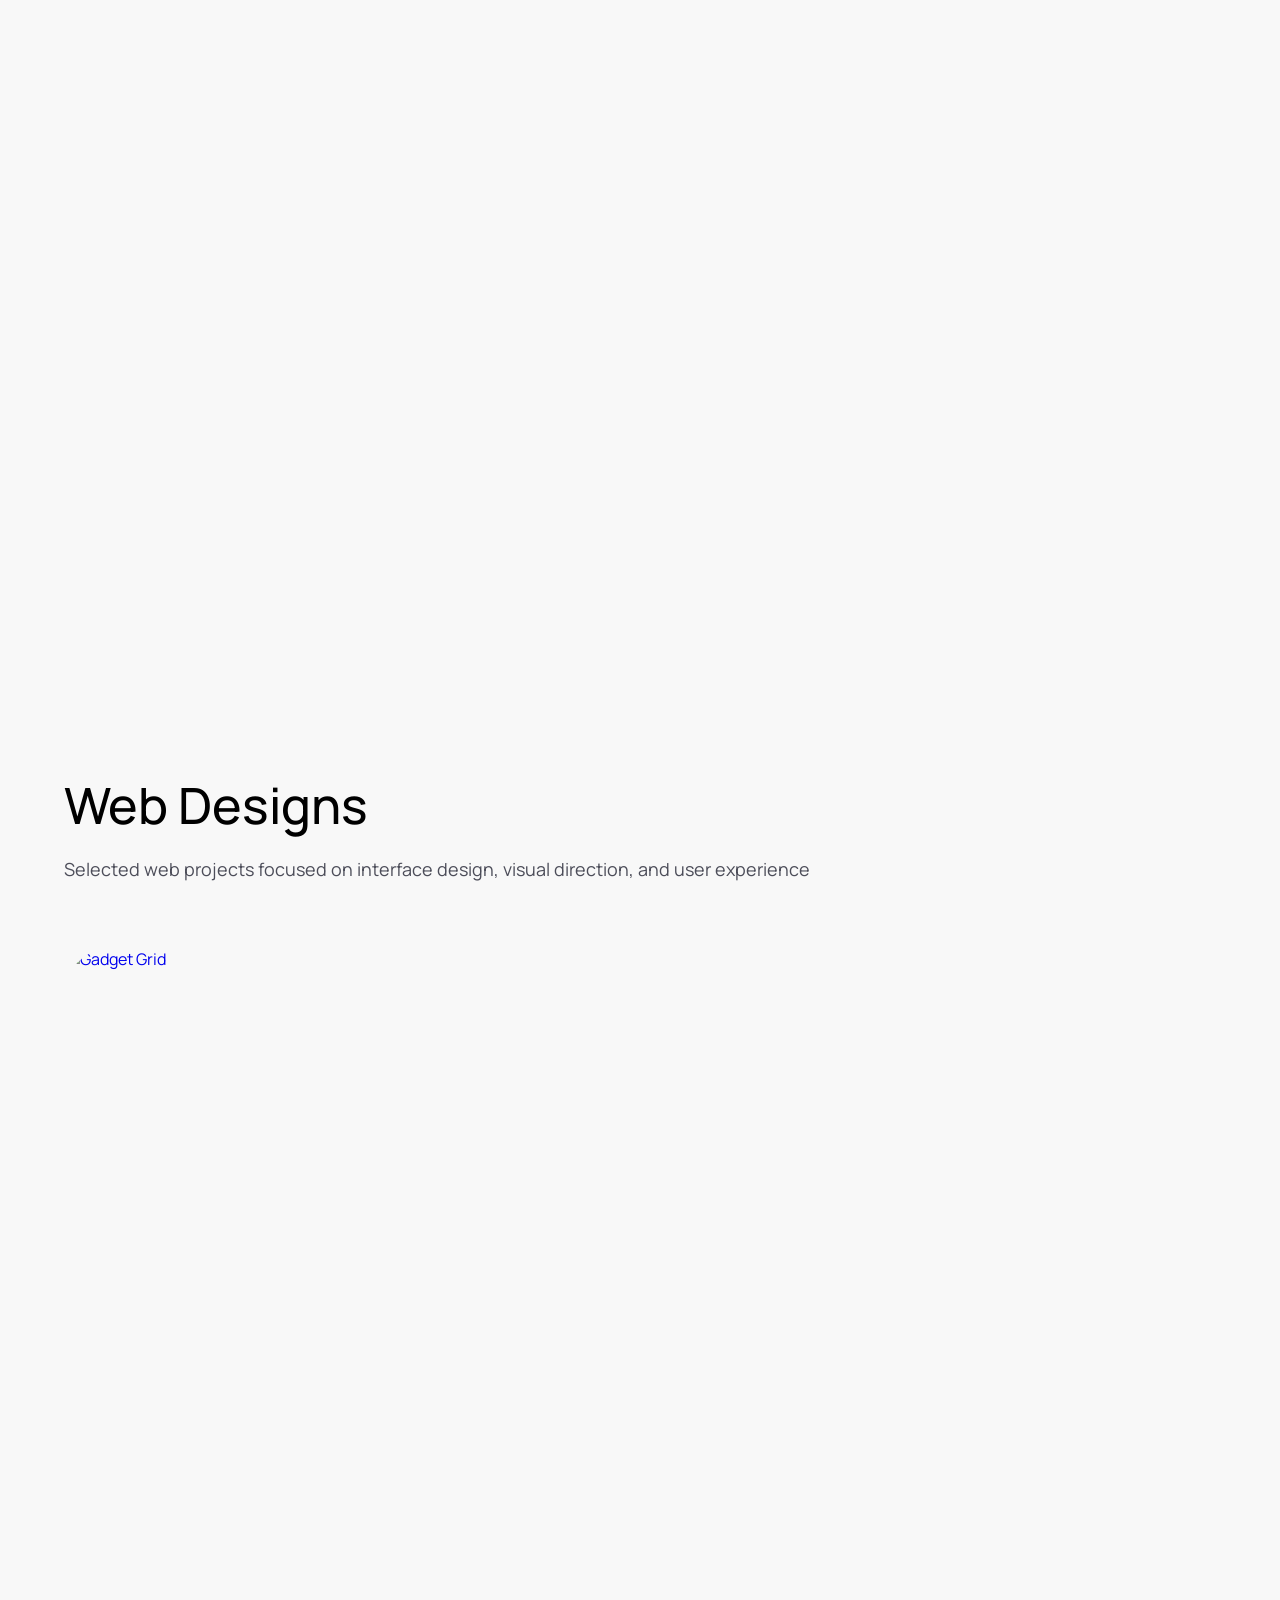
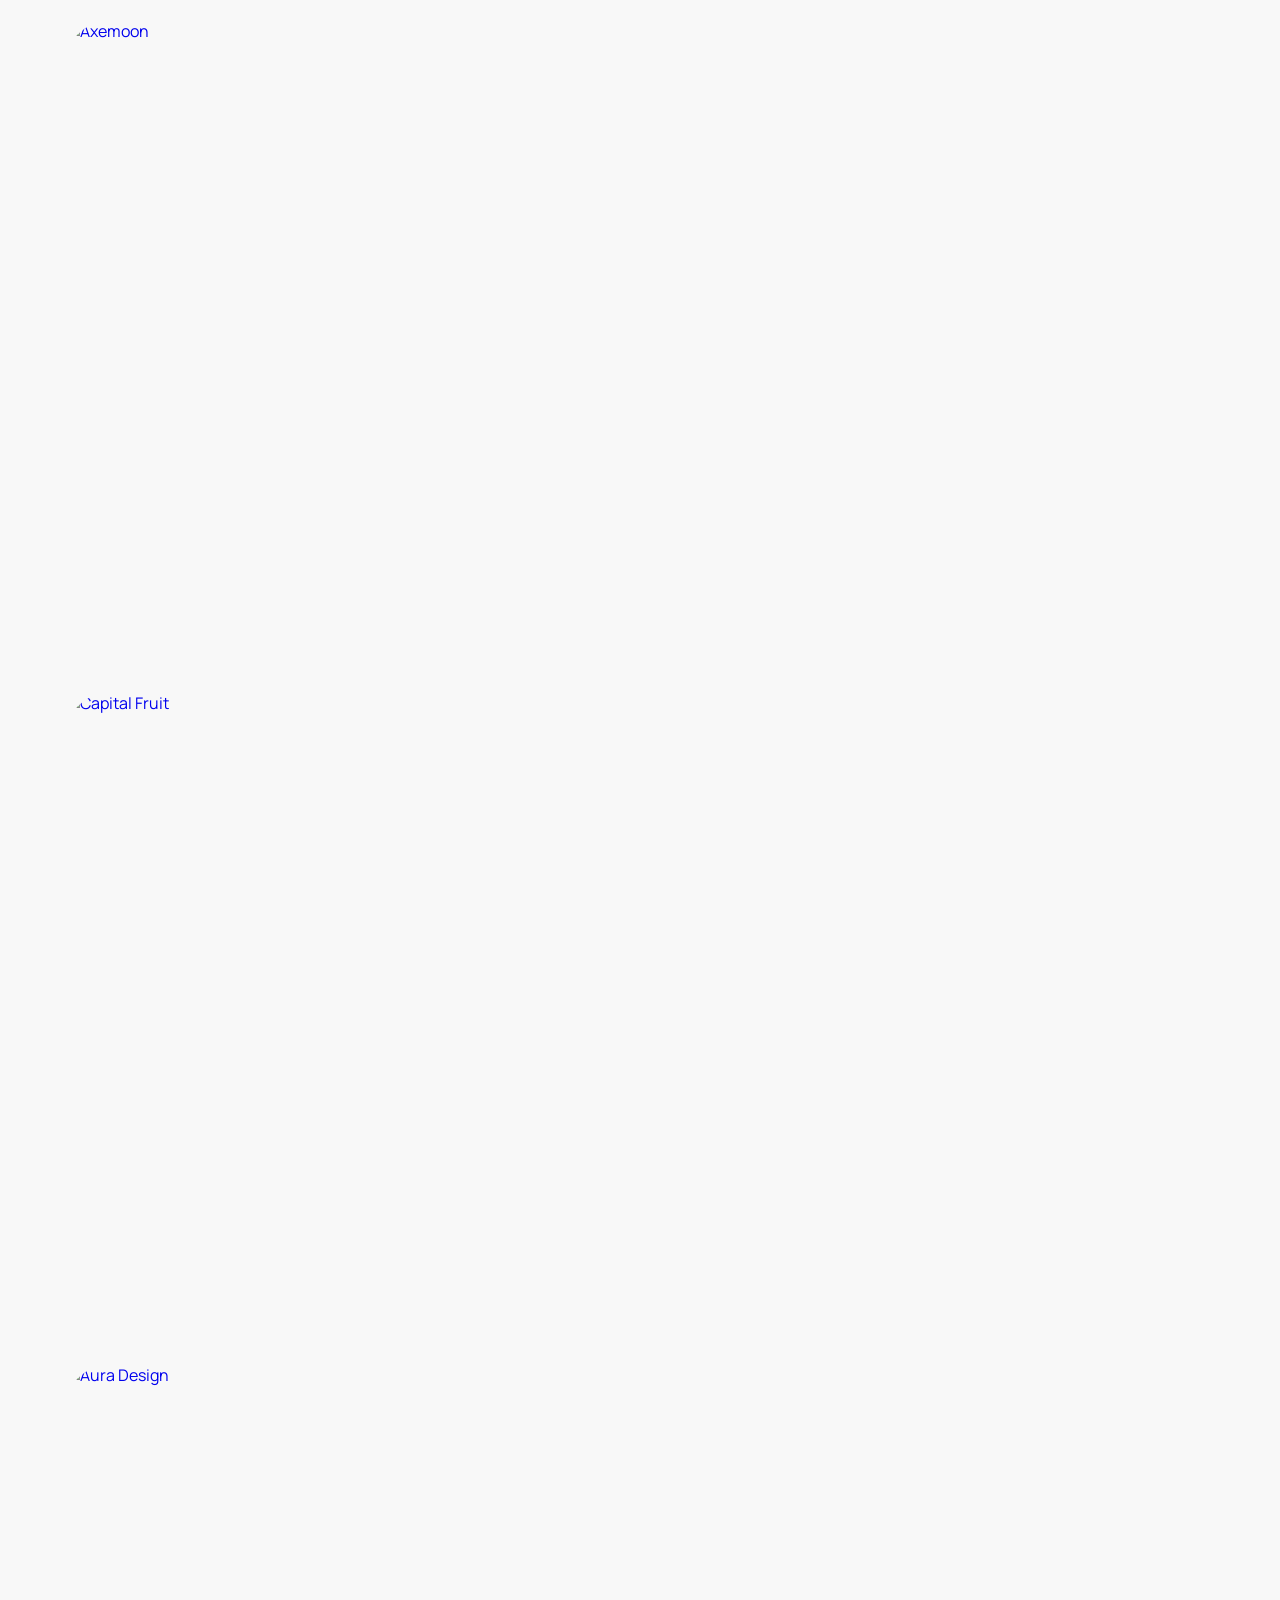
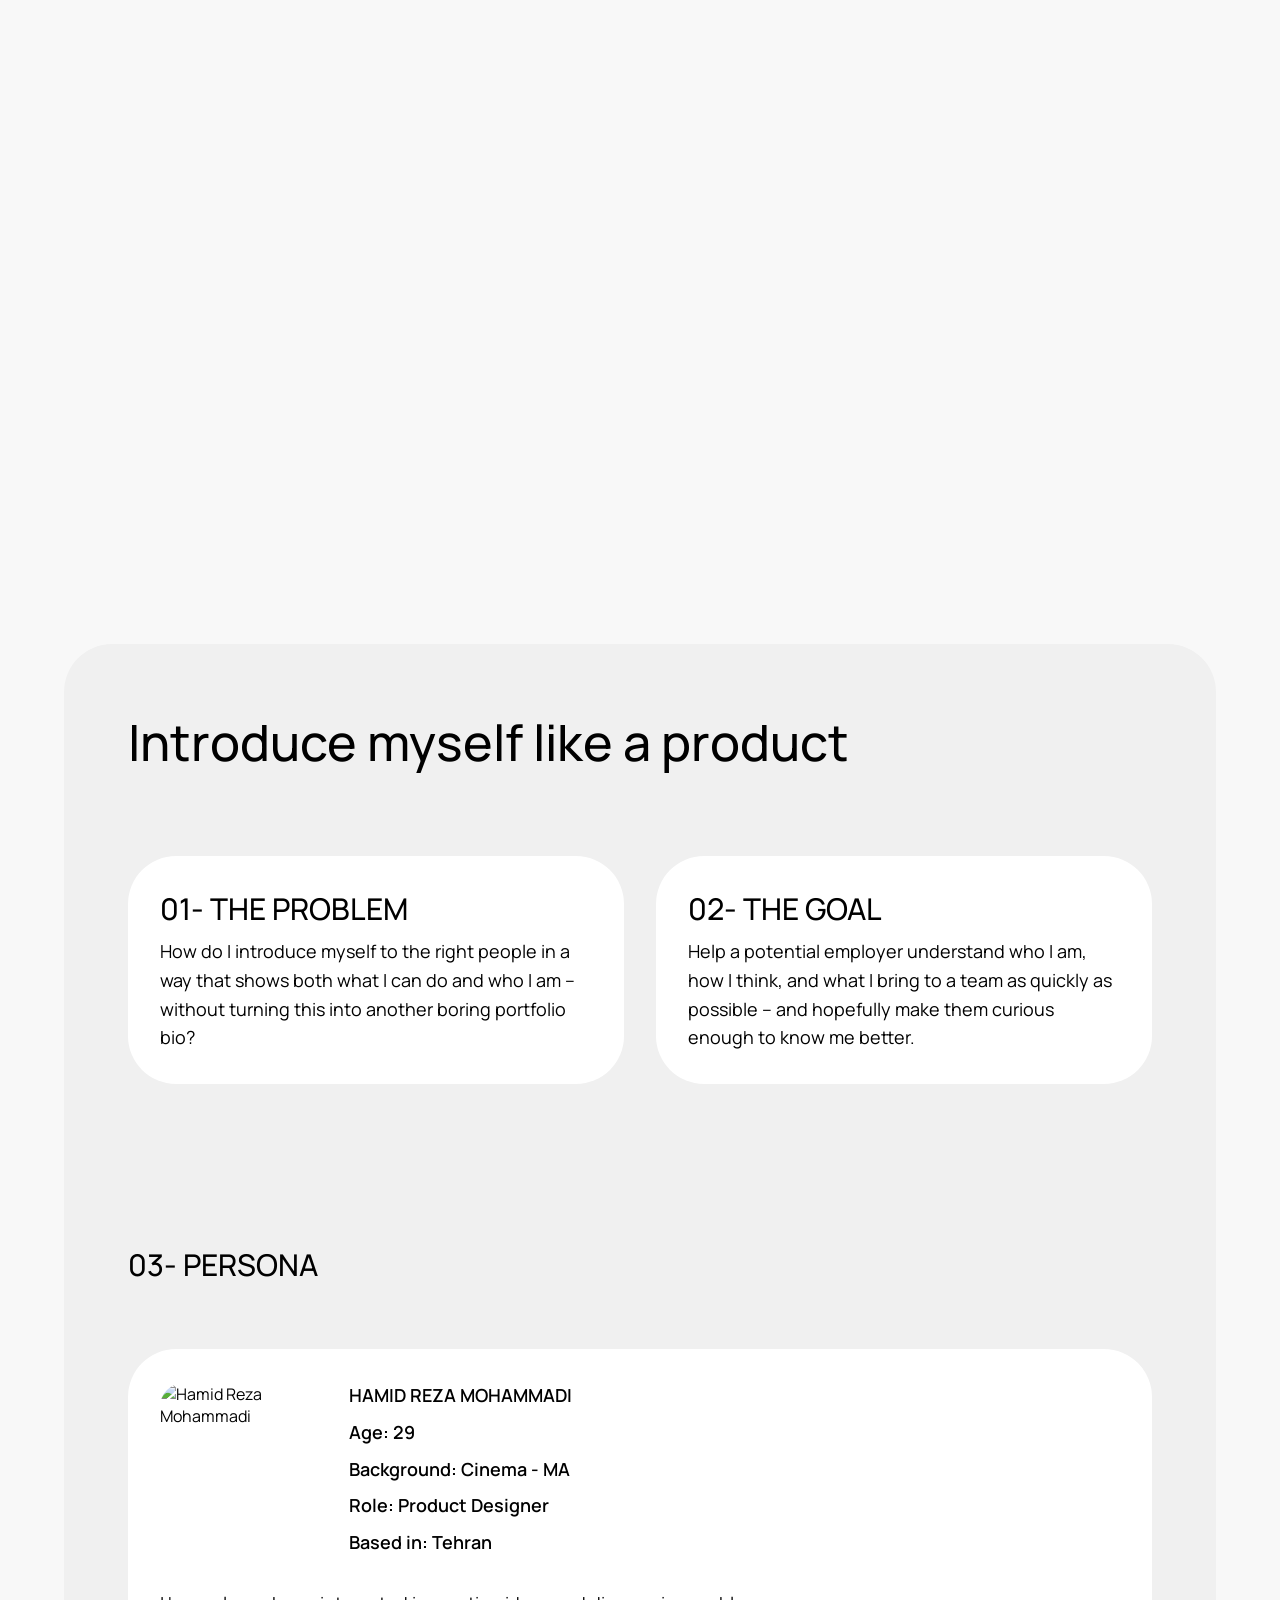
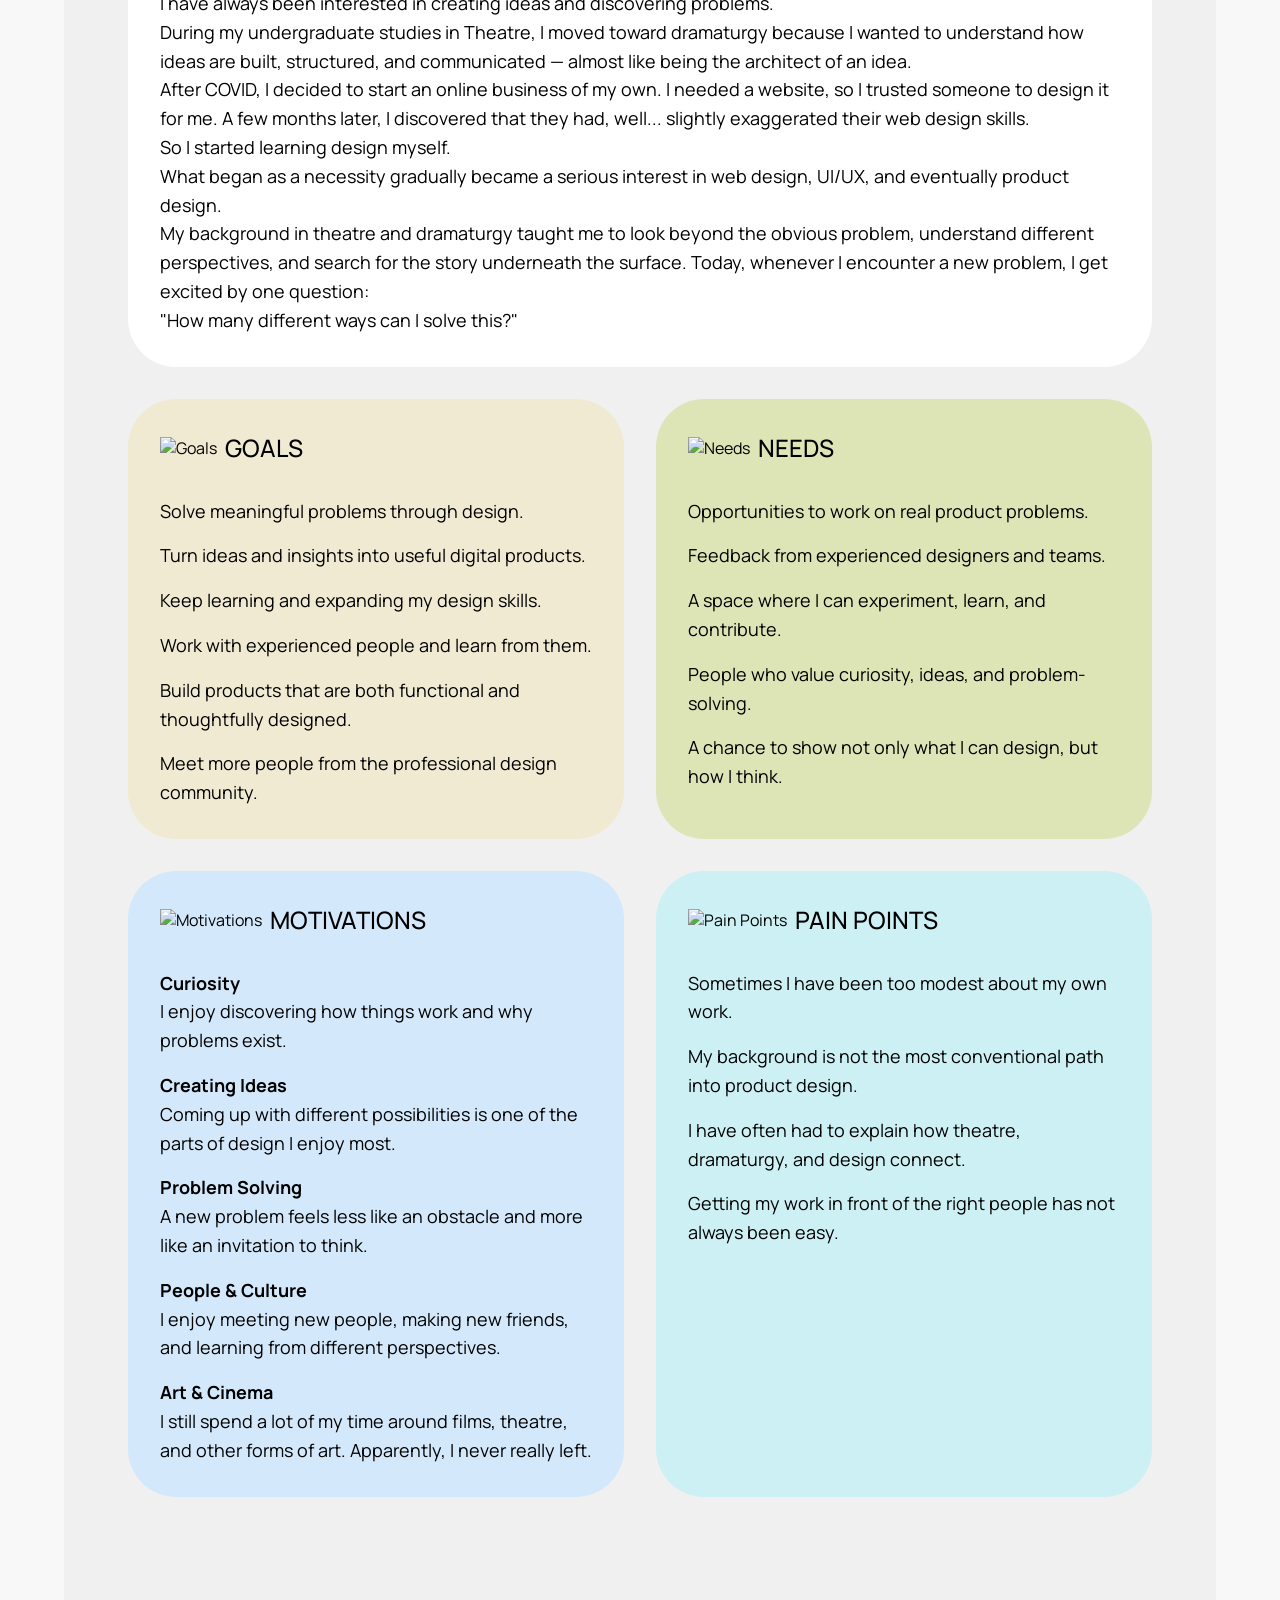
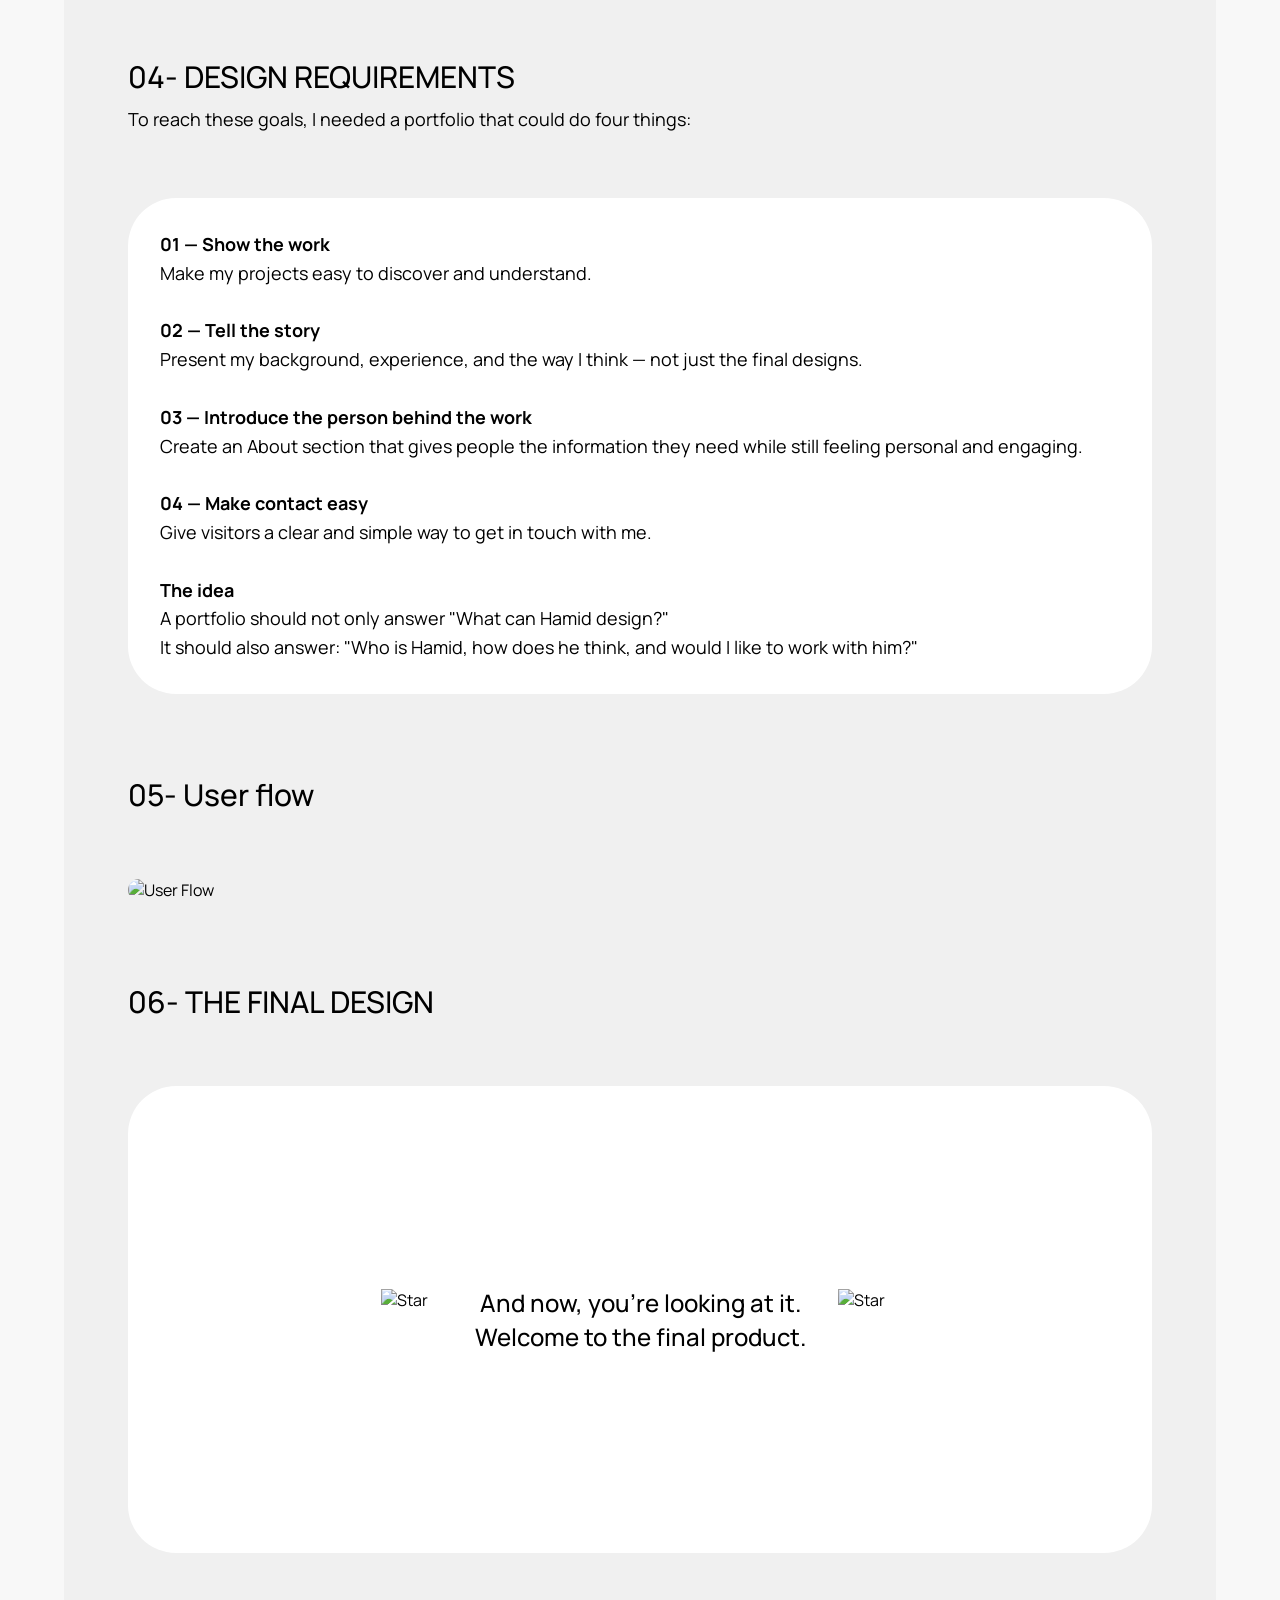
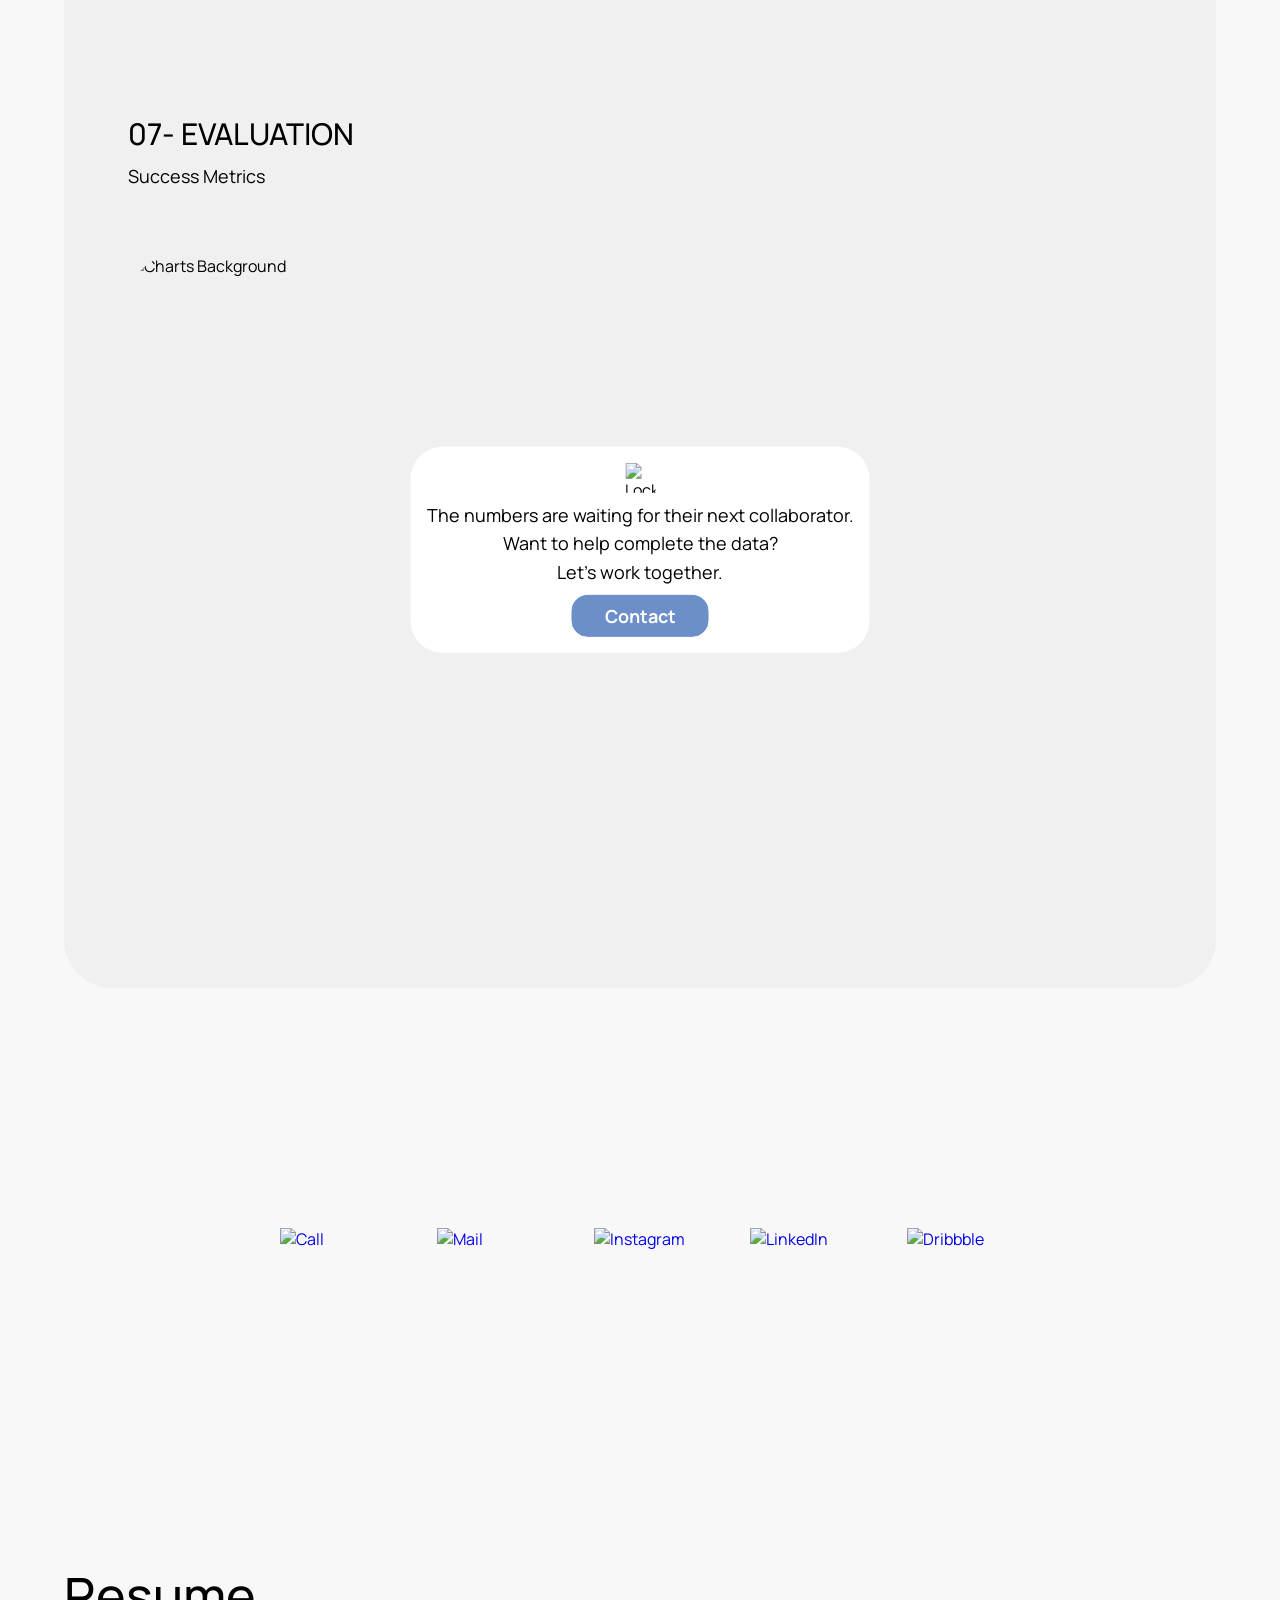
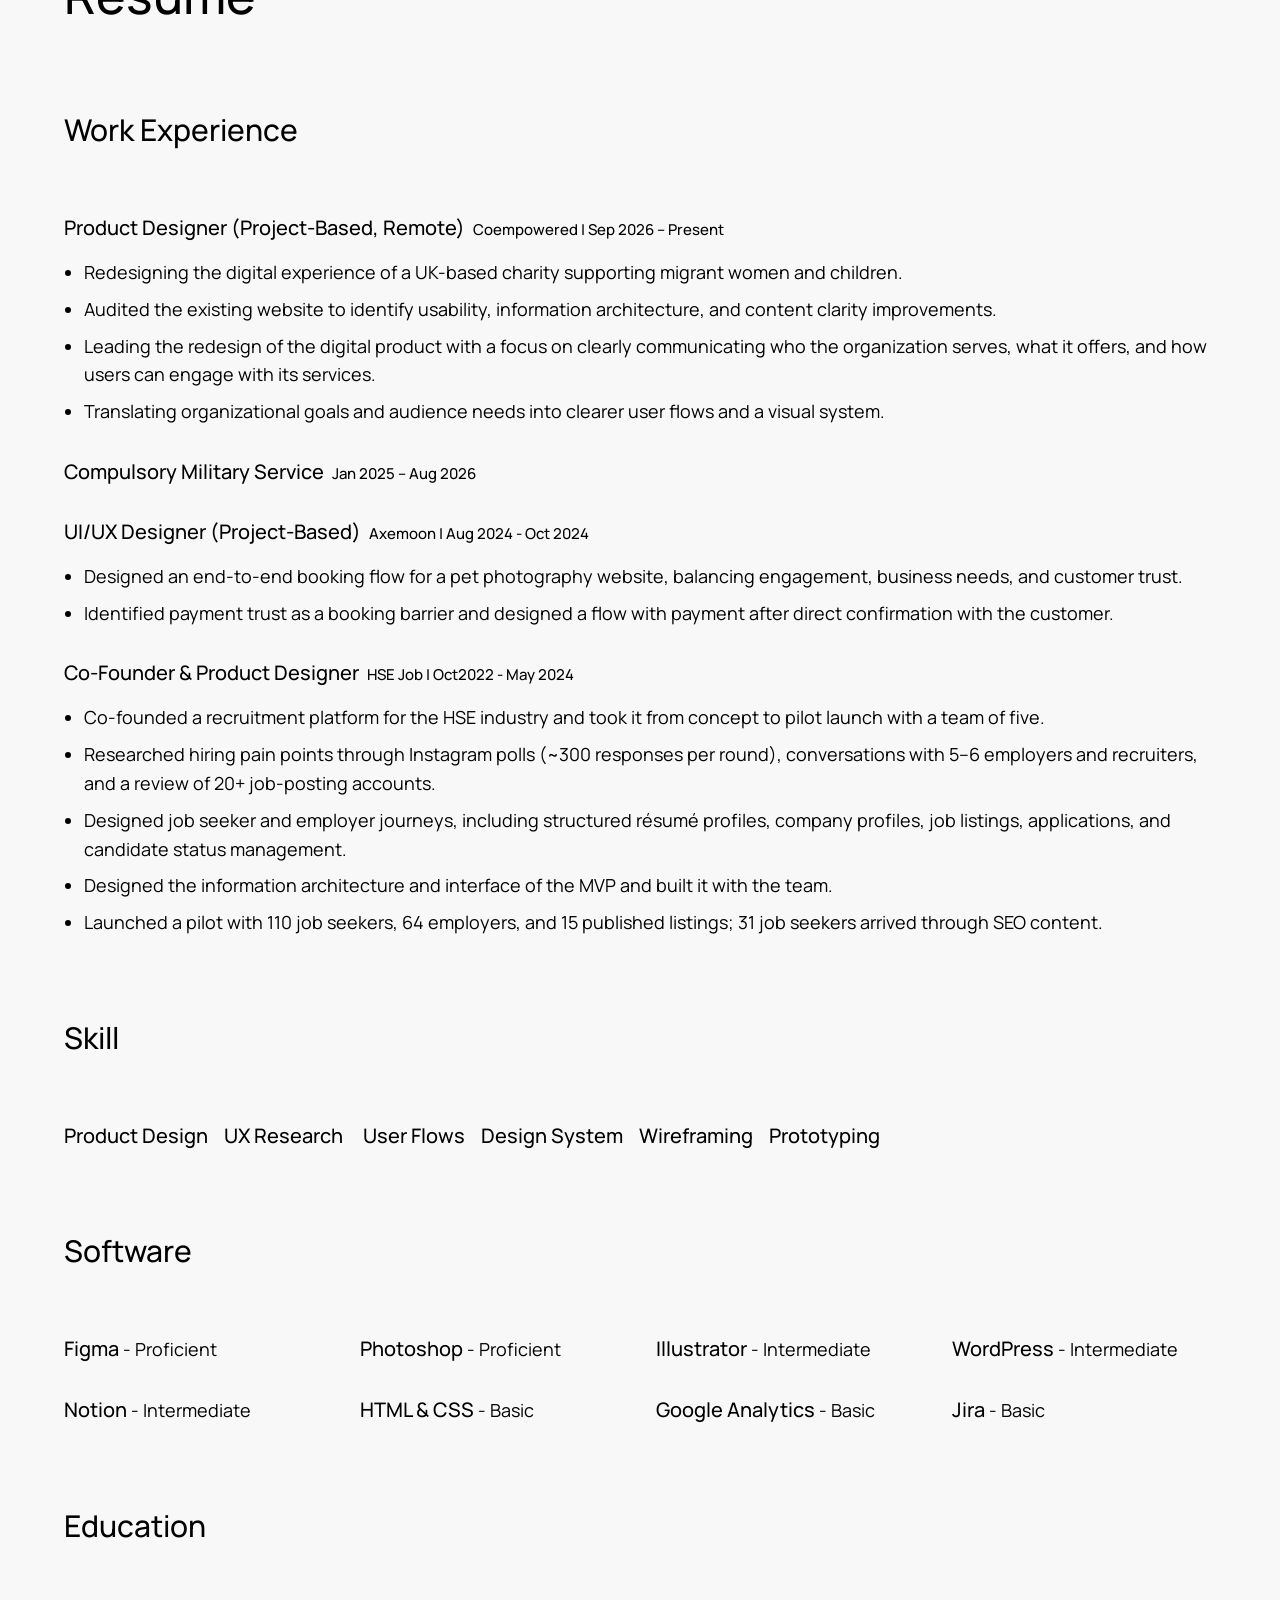
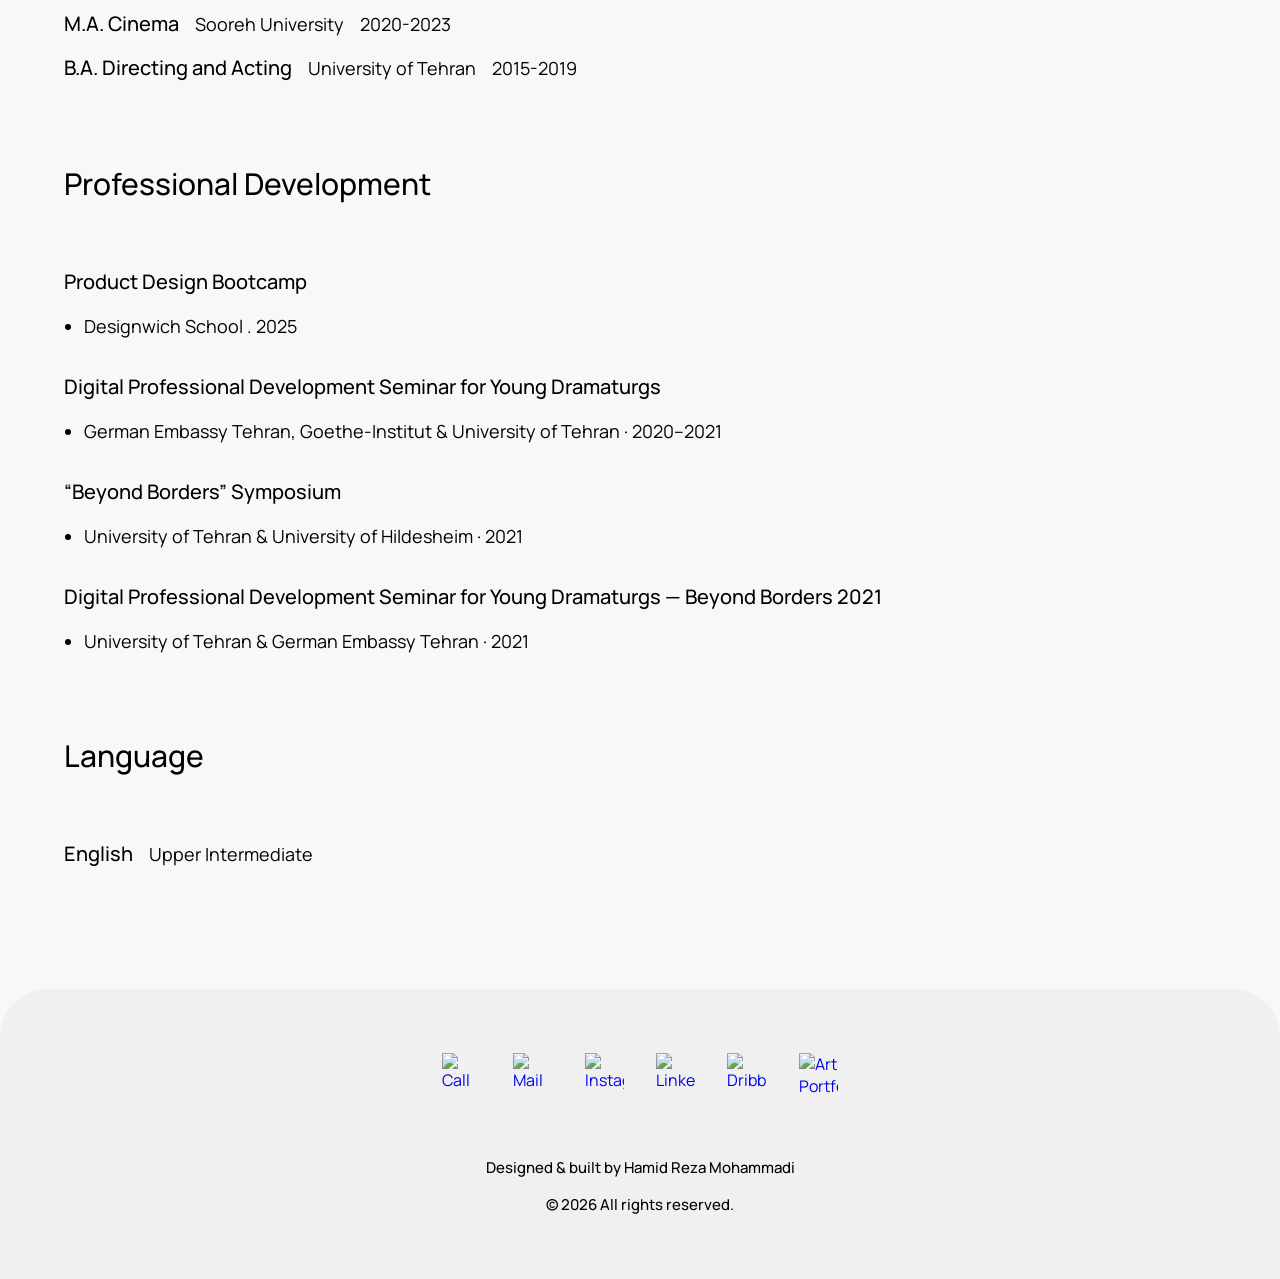
==== commit 95d5d5a7: "Update index.html" ====
--- a/index.html
+++ b/index.html
@@ -419,7 +419,7 @@
                  <!-- Skills -->
                 <div class="resume-block">
                     <h3 class="resume-subtitle">Skill</h3>
-                    <div class="software-grid">
+                    <div class="list-item">
                         <div class="software-item"><h5>Product Design</h5> </div>
                         <div class="software-item"><h5>UX Research </h5></div>
                         <div class="software-item"><h5>User Flows</h5></div>
@@ -500,7 +500,7 @@
                         <ul class="job-desc body-text">
                             <li>University of Tehran & German Embassy Tehran · 2021</li>
                     </div>
-                    
+              </div> 
                     
                 <!-- Language -->
                 <div class="resume-block">
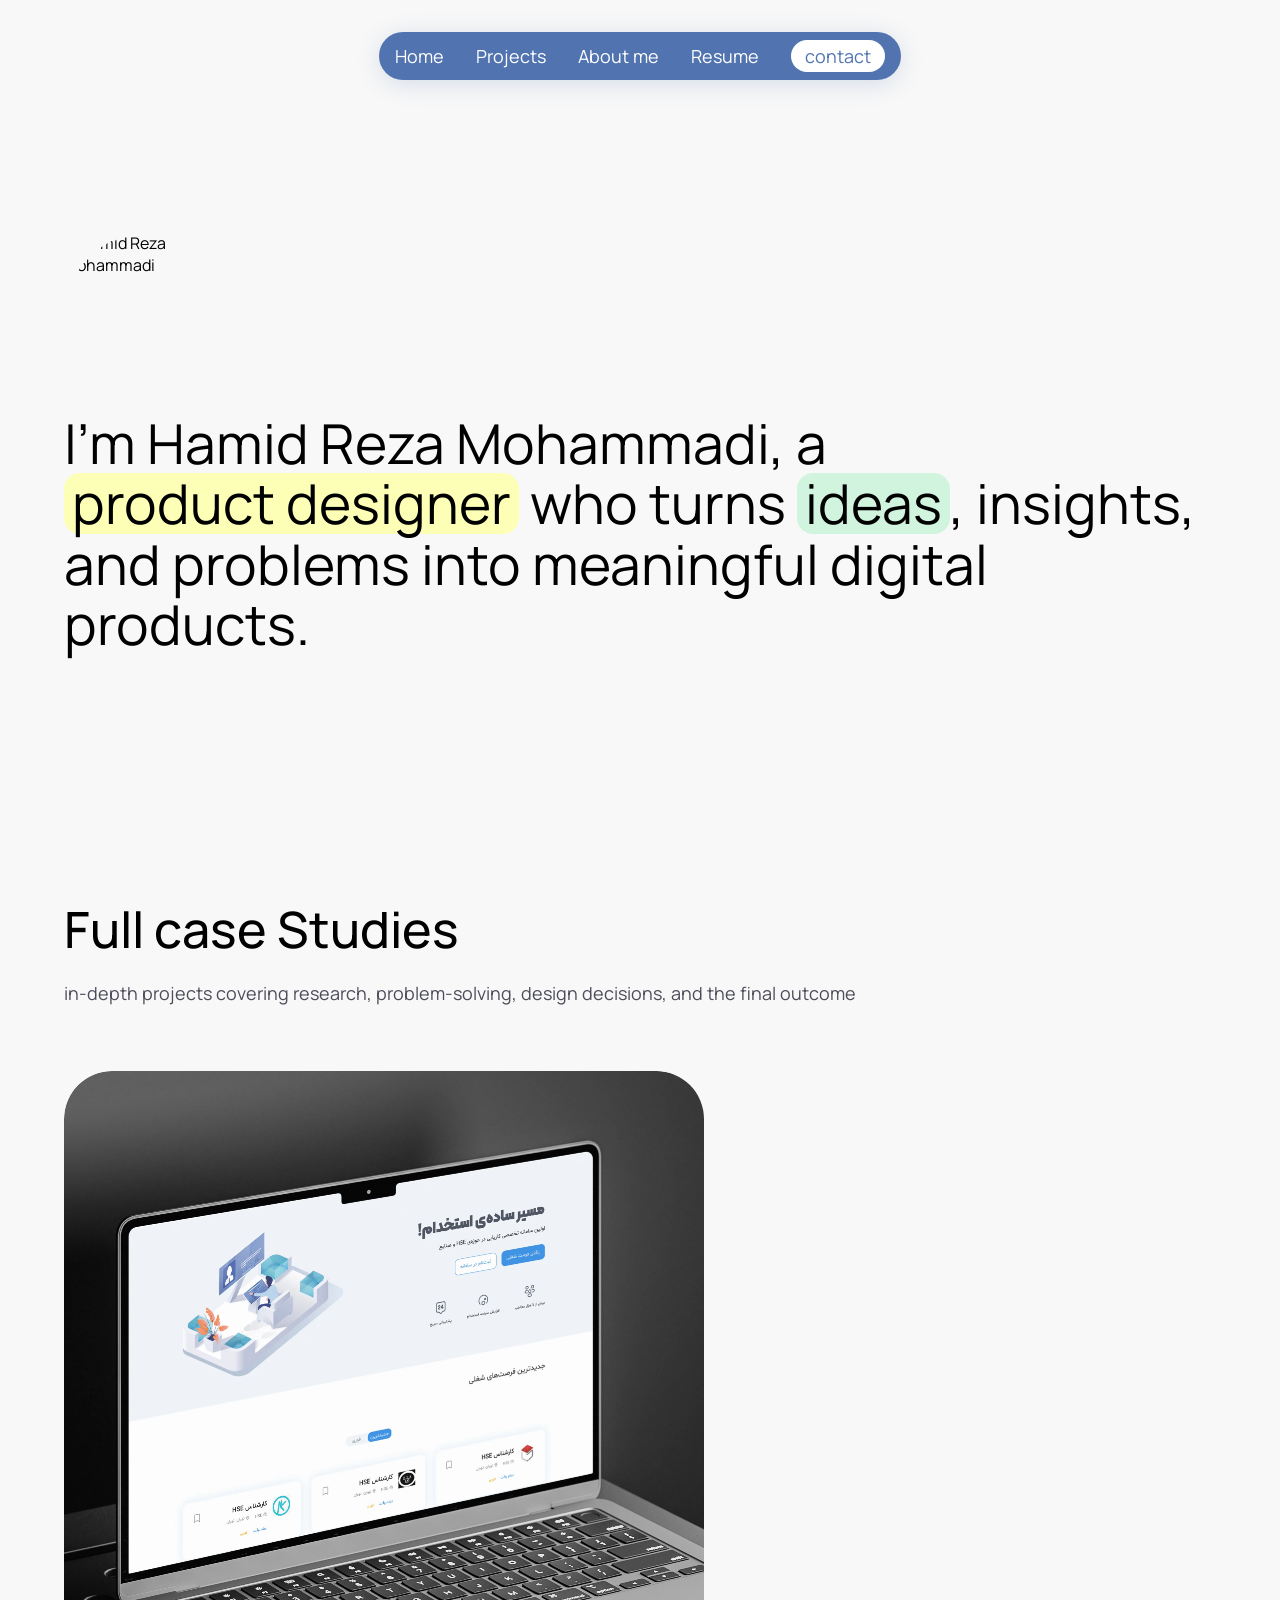
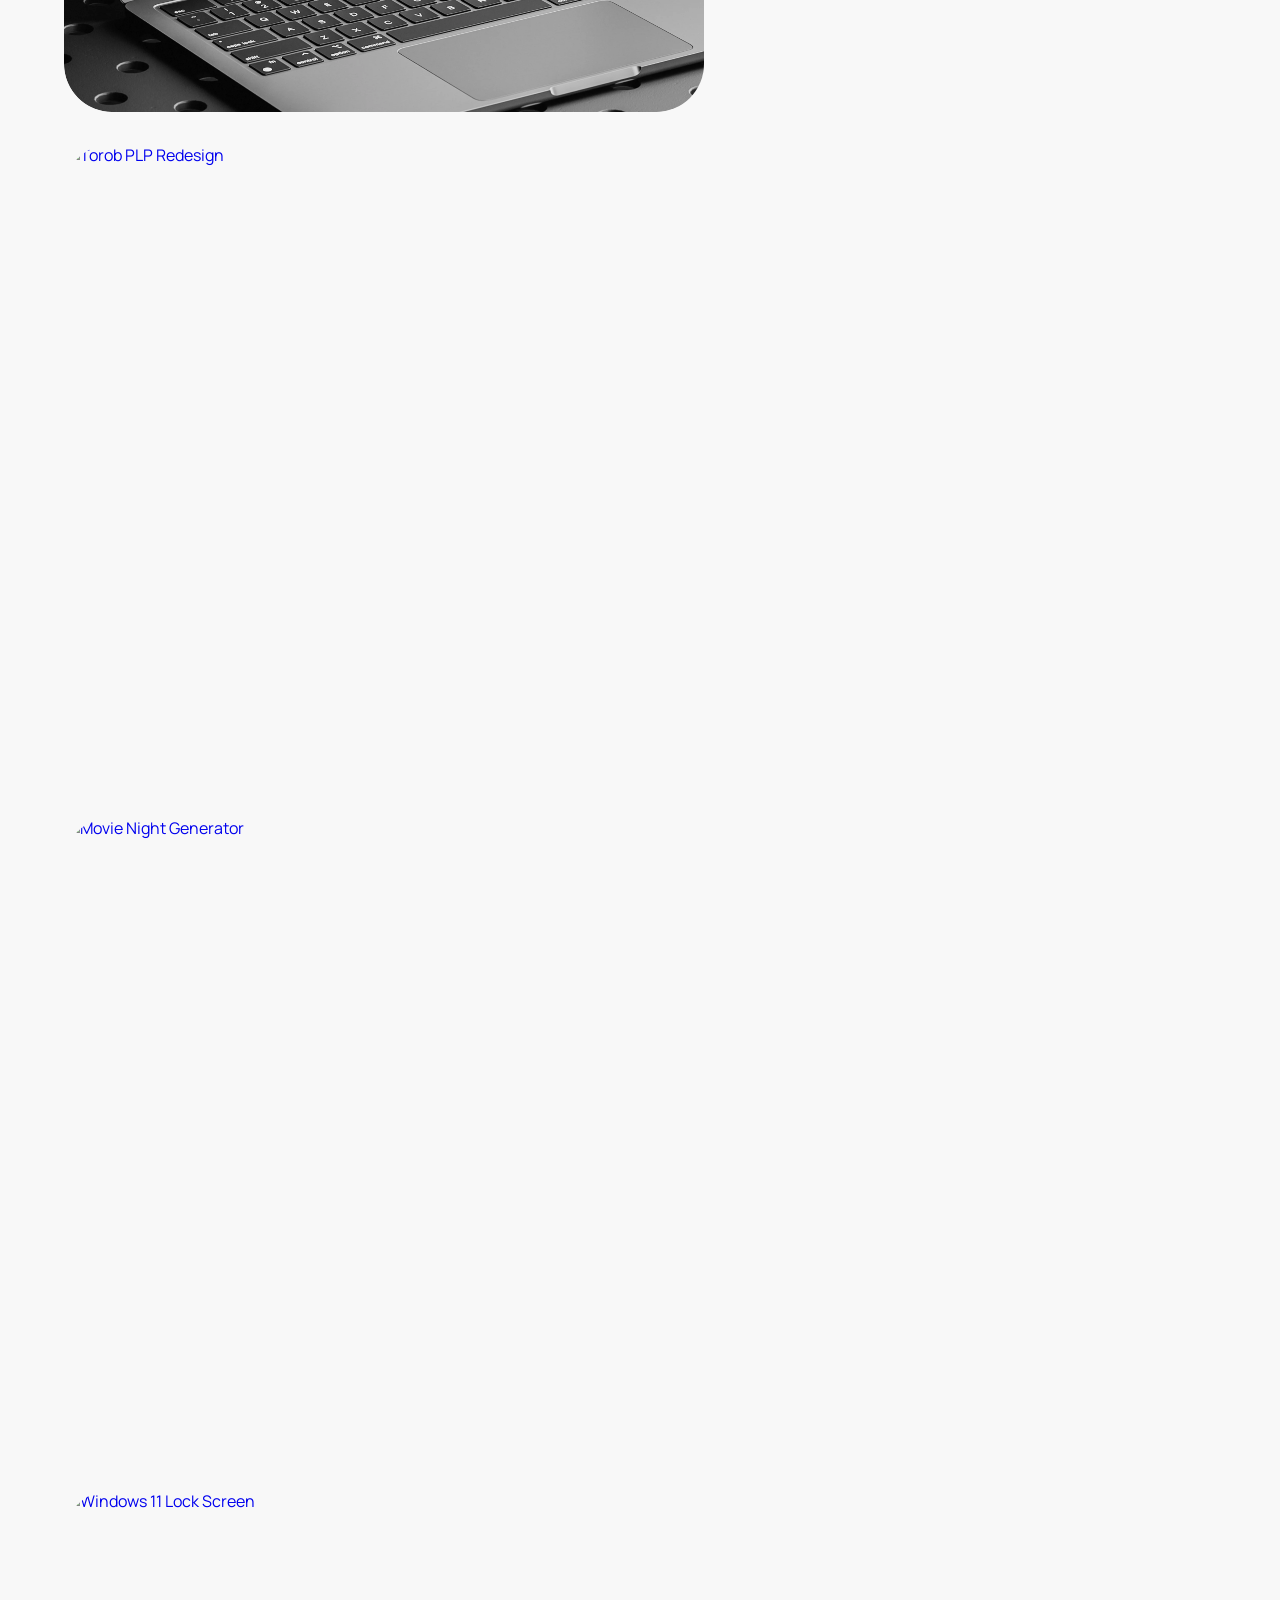
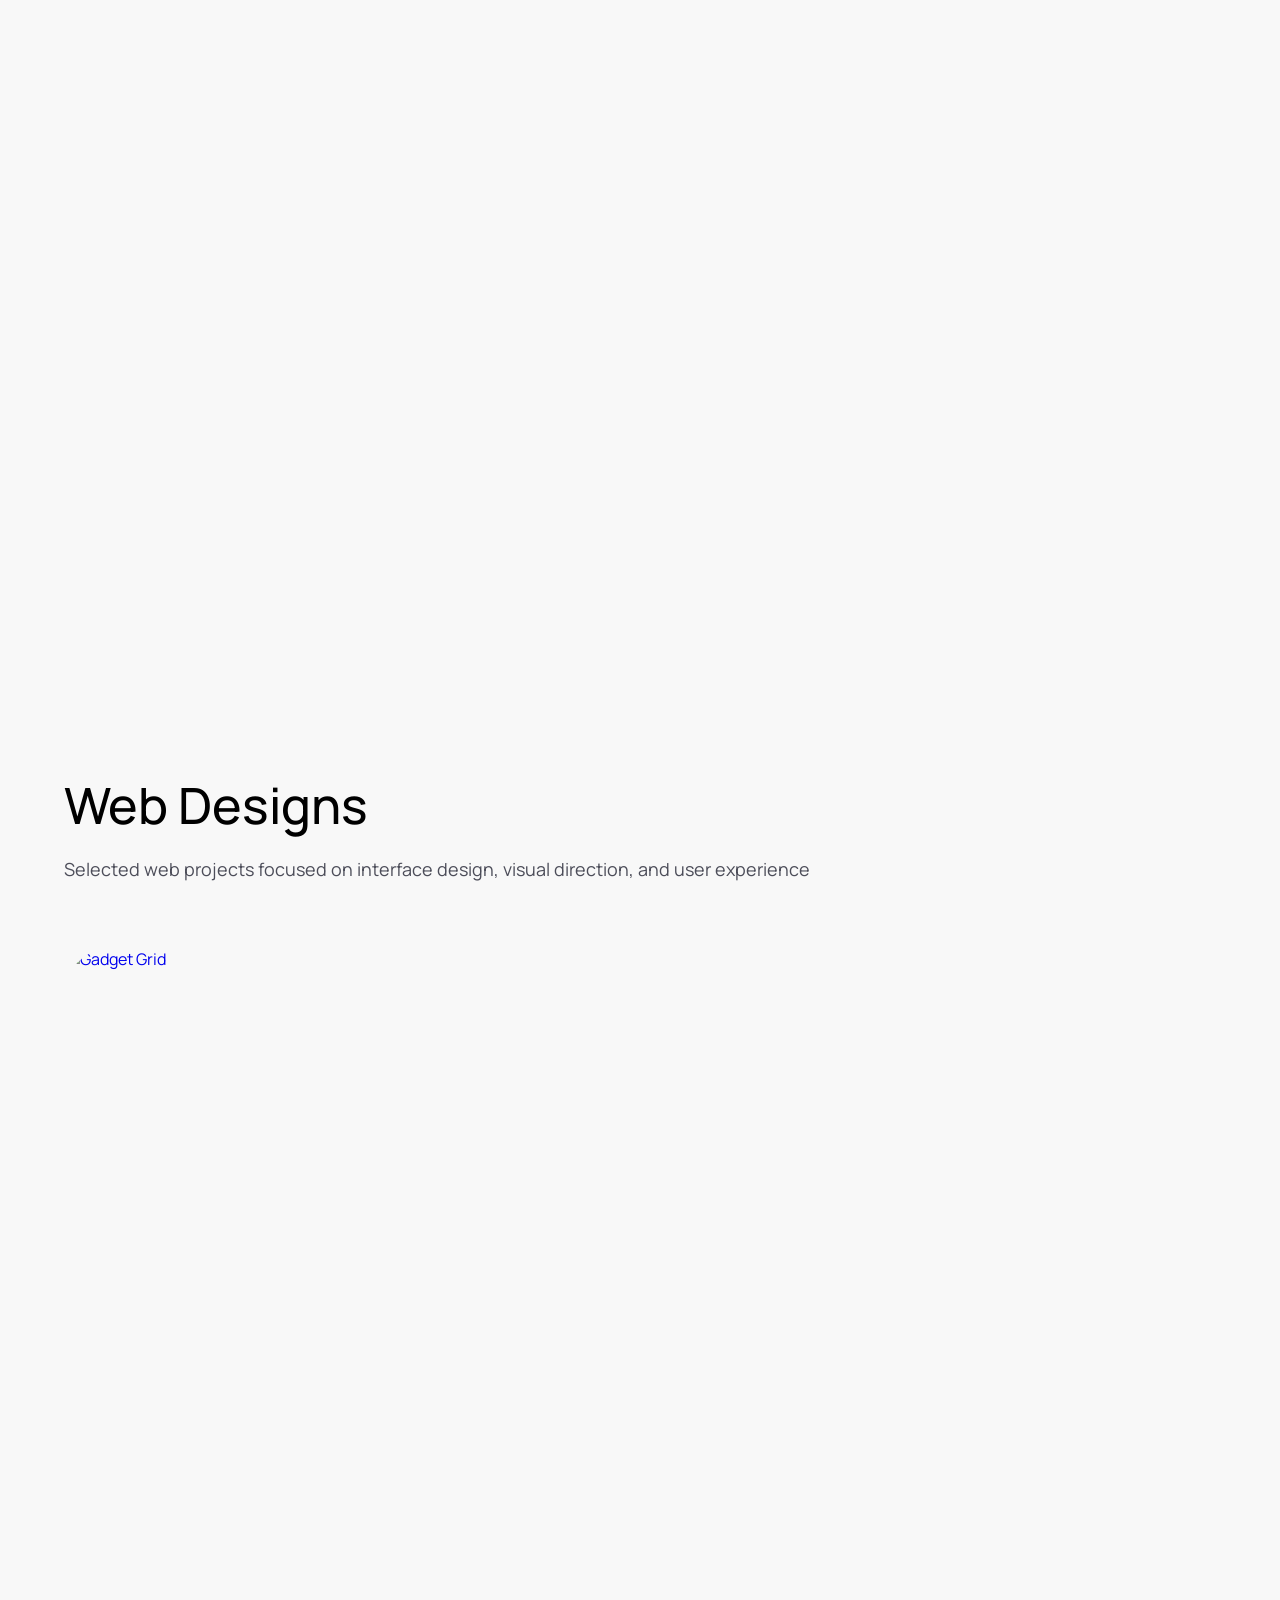
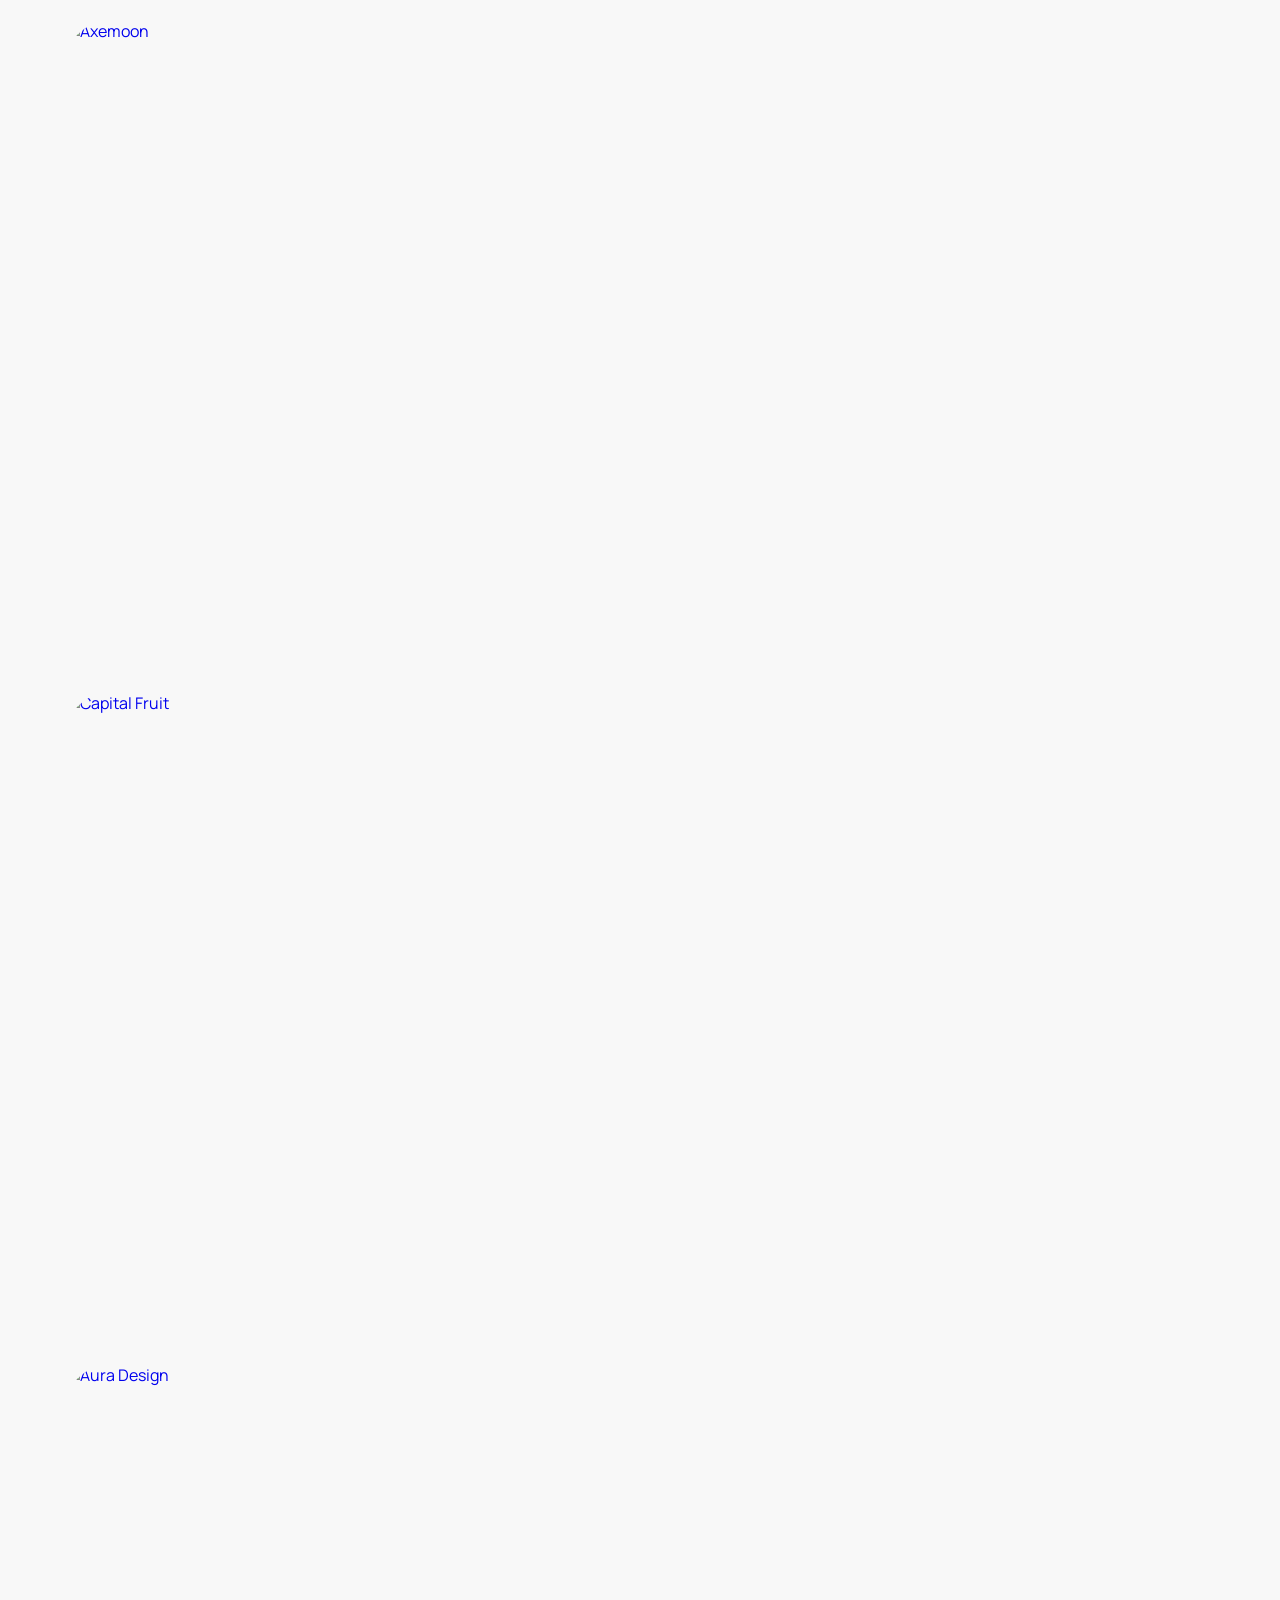
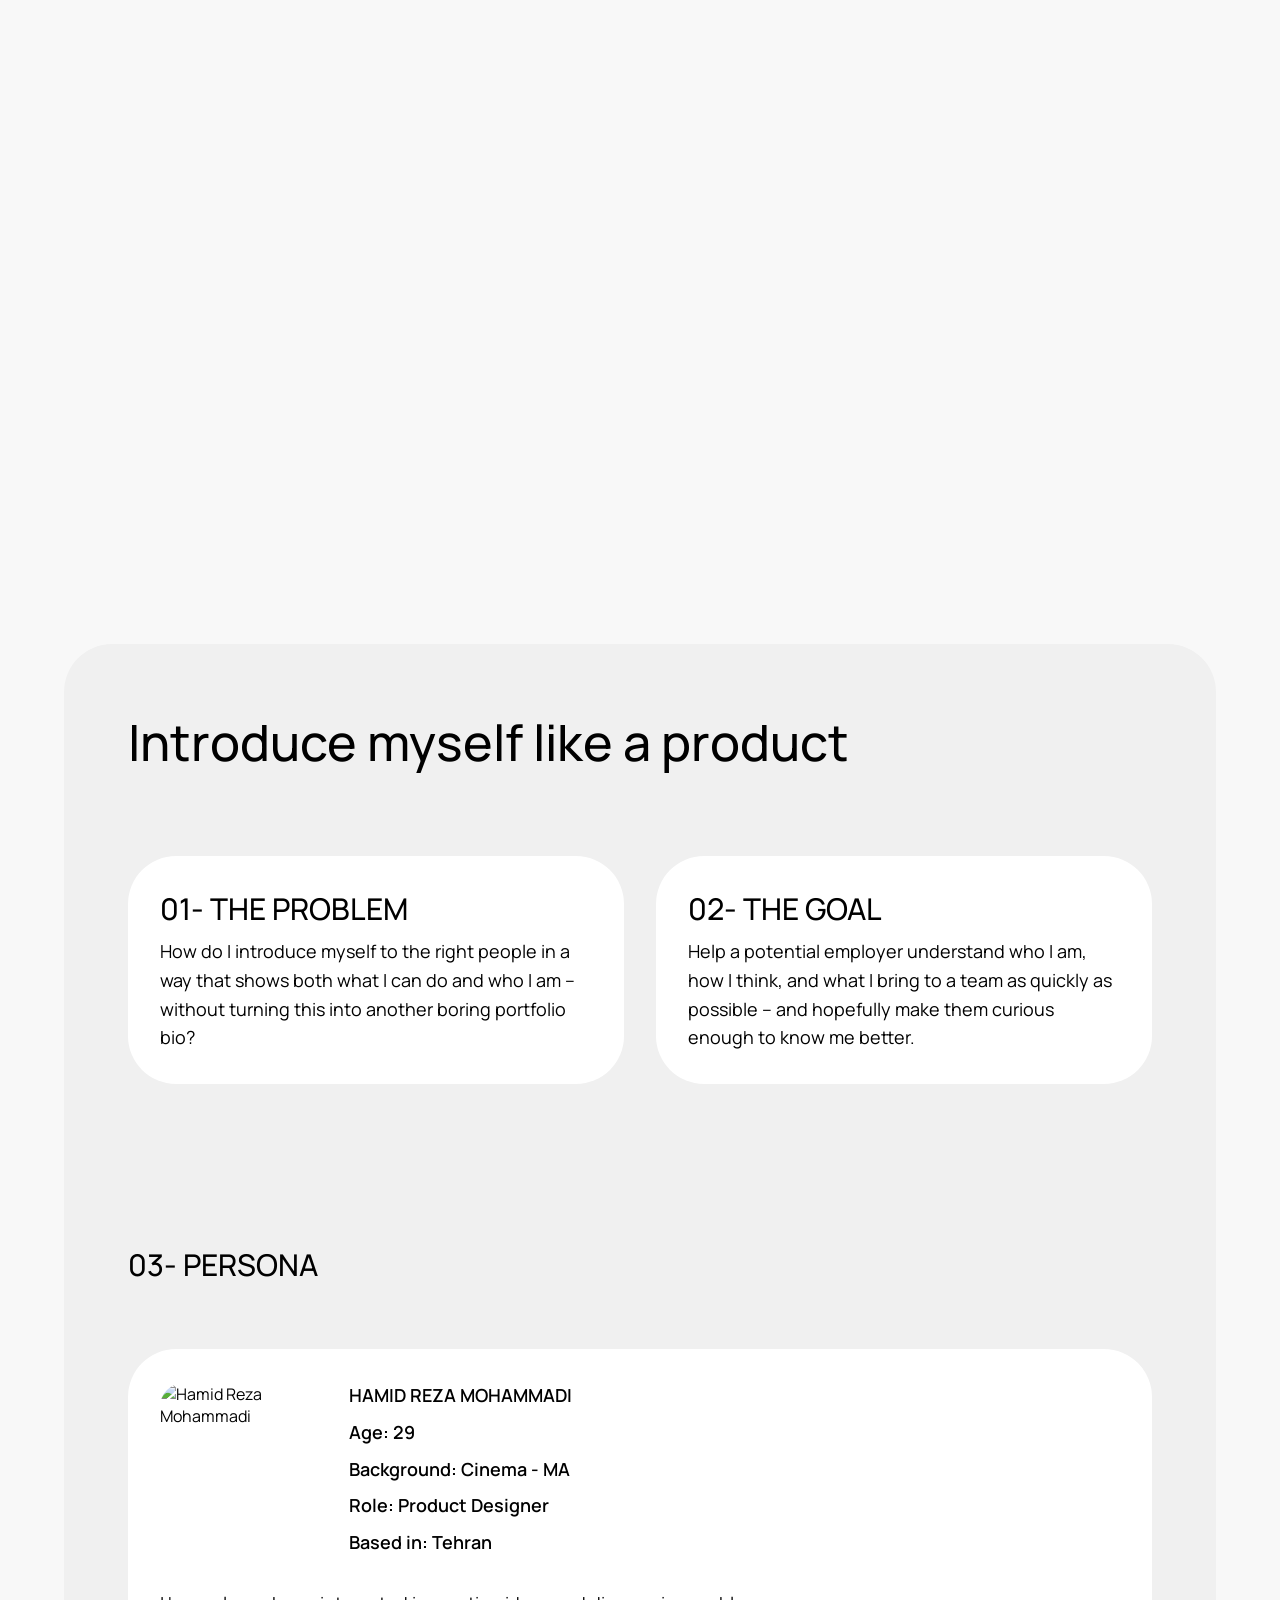
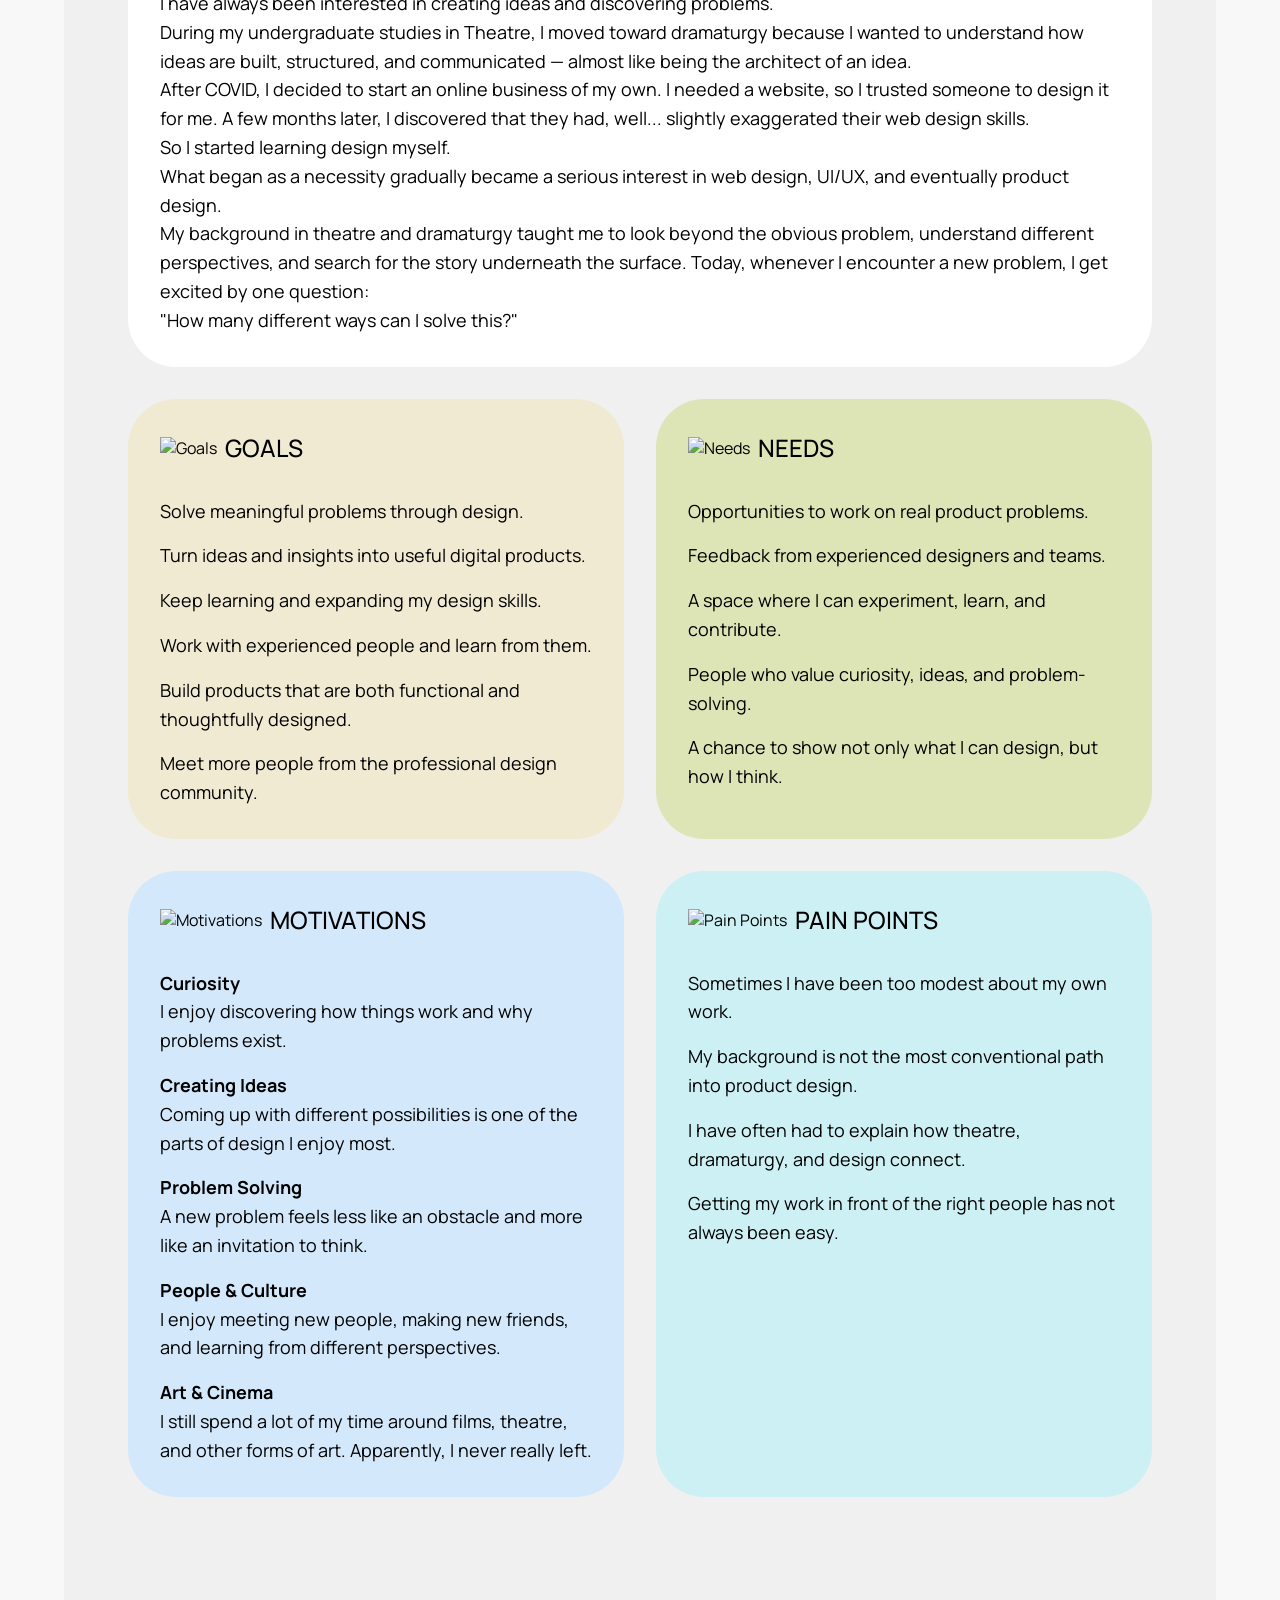
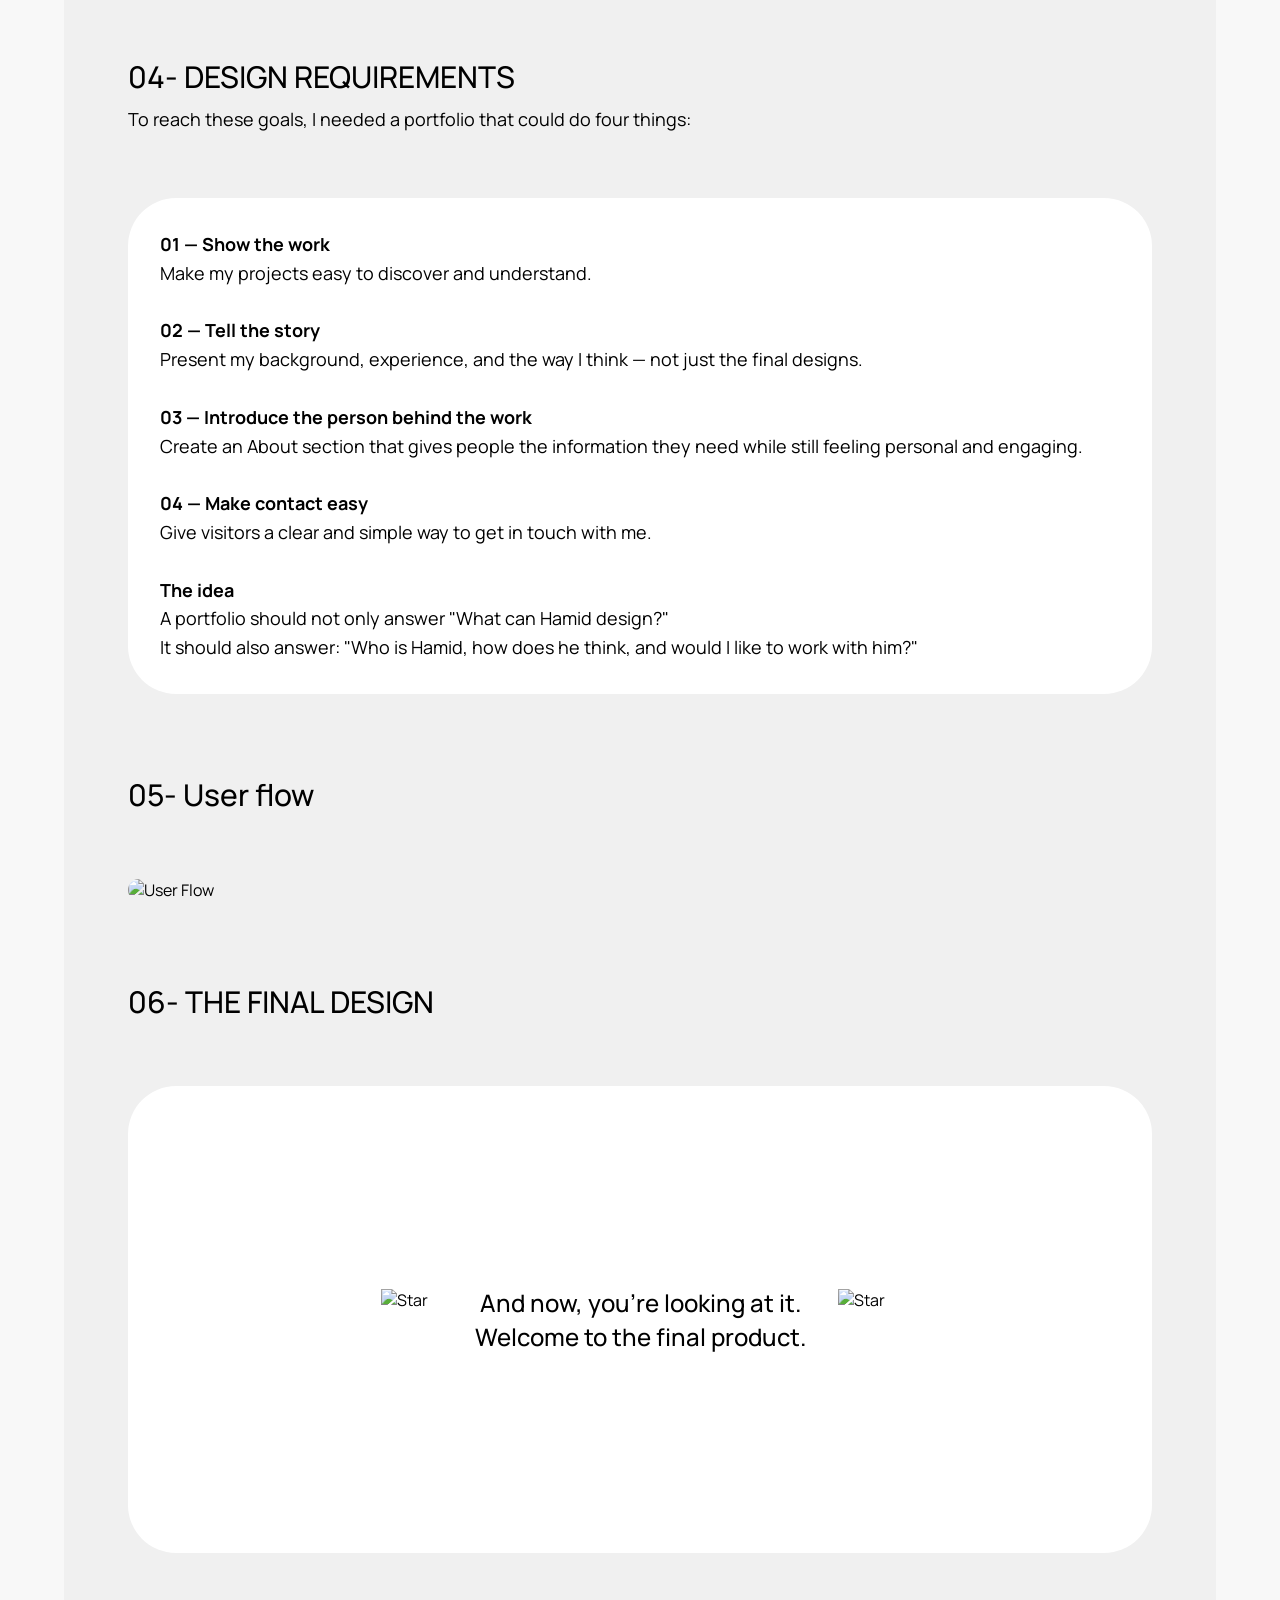
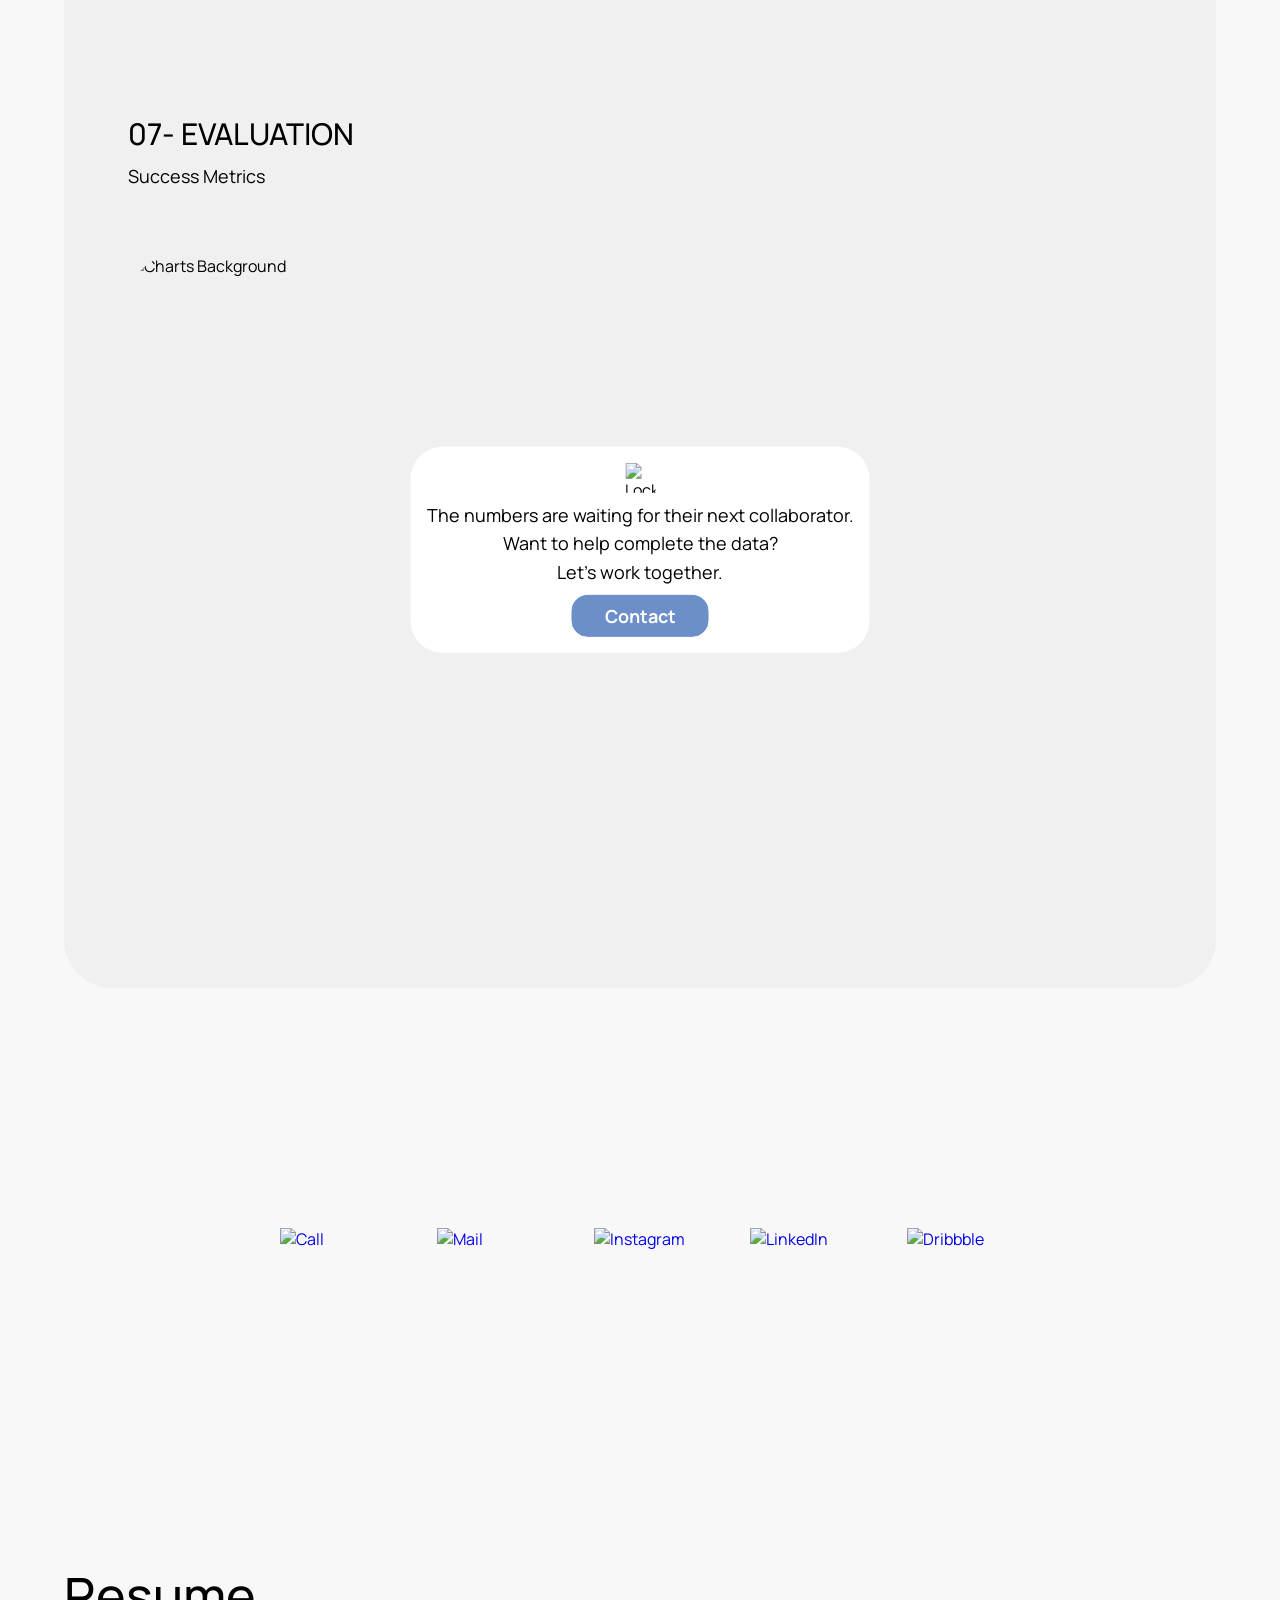
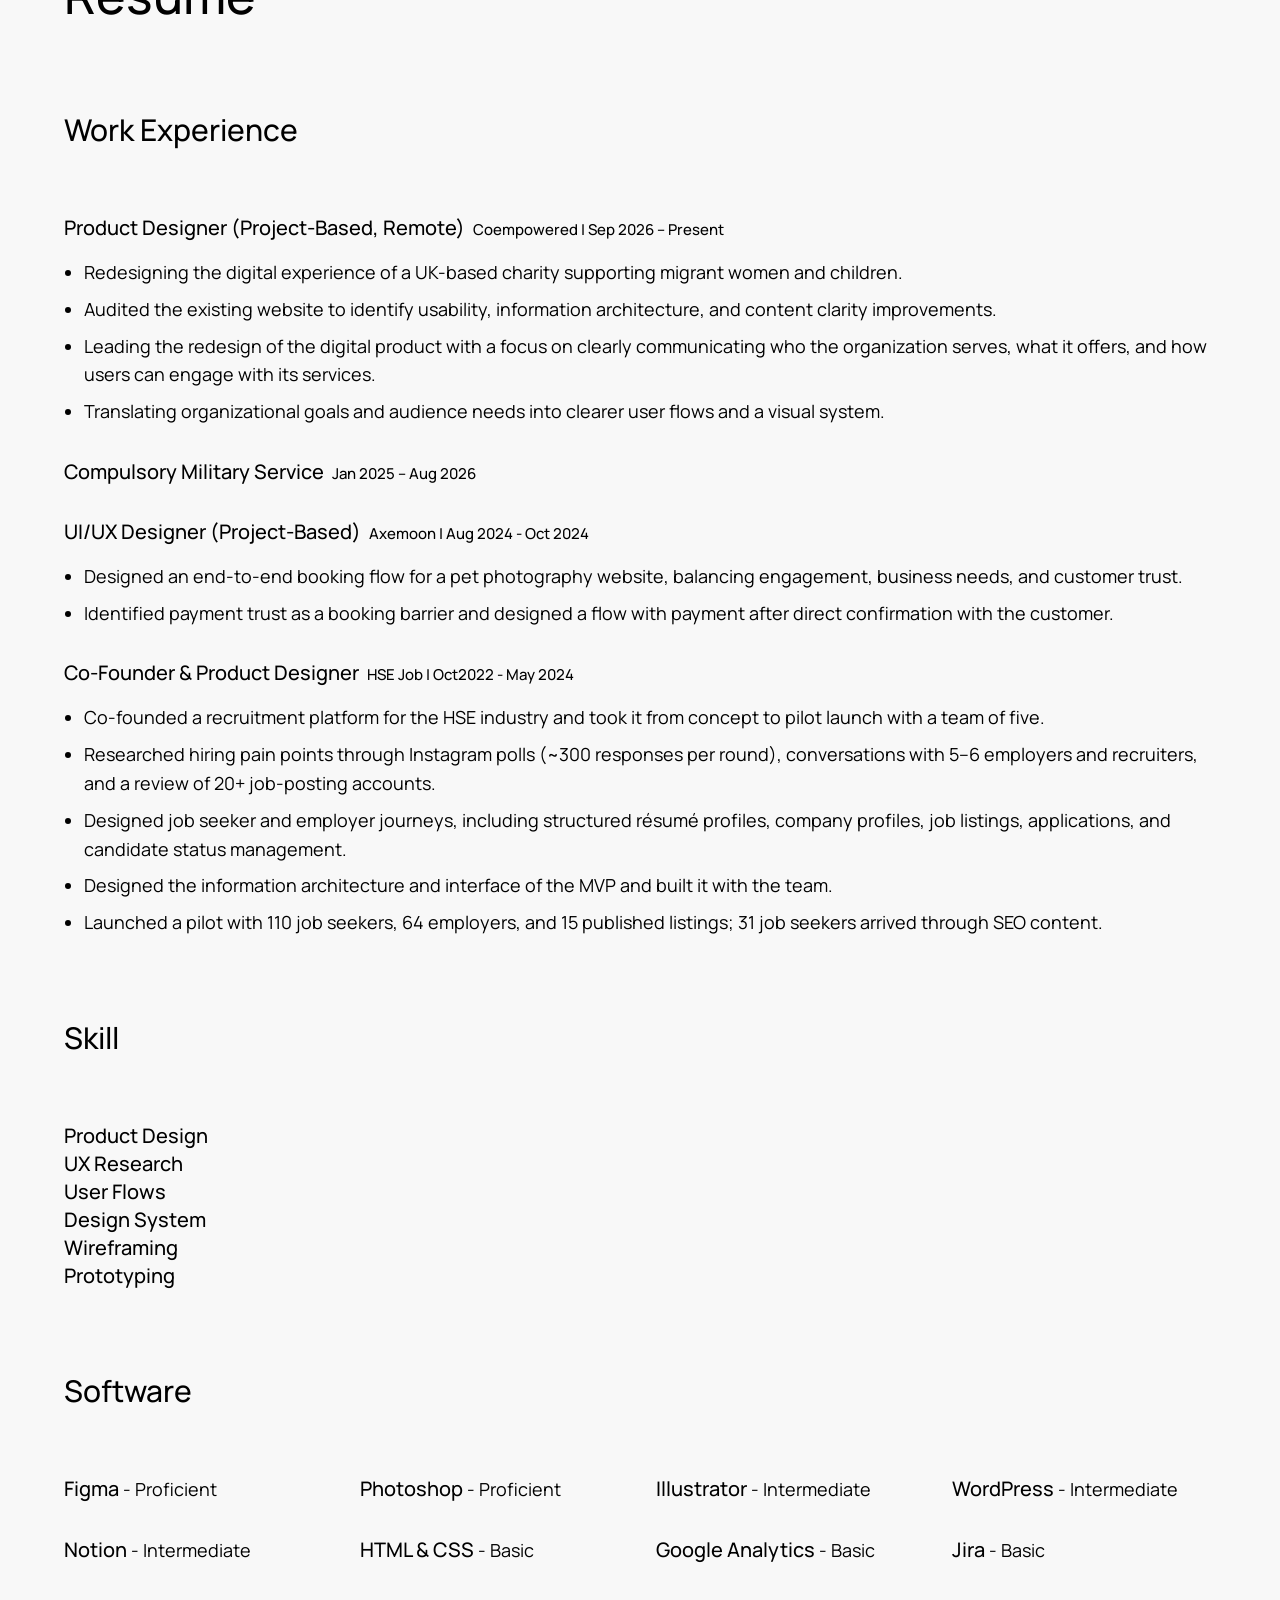
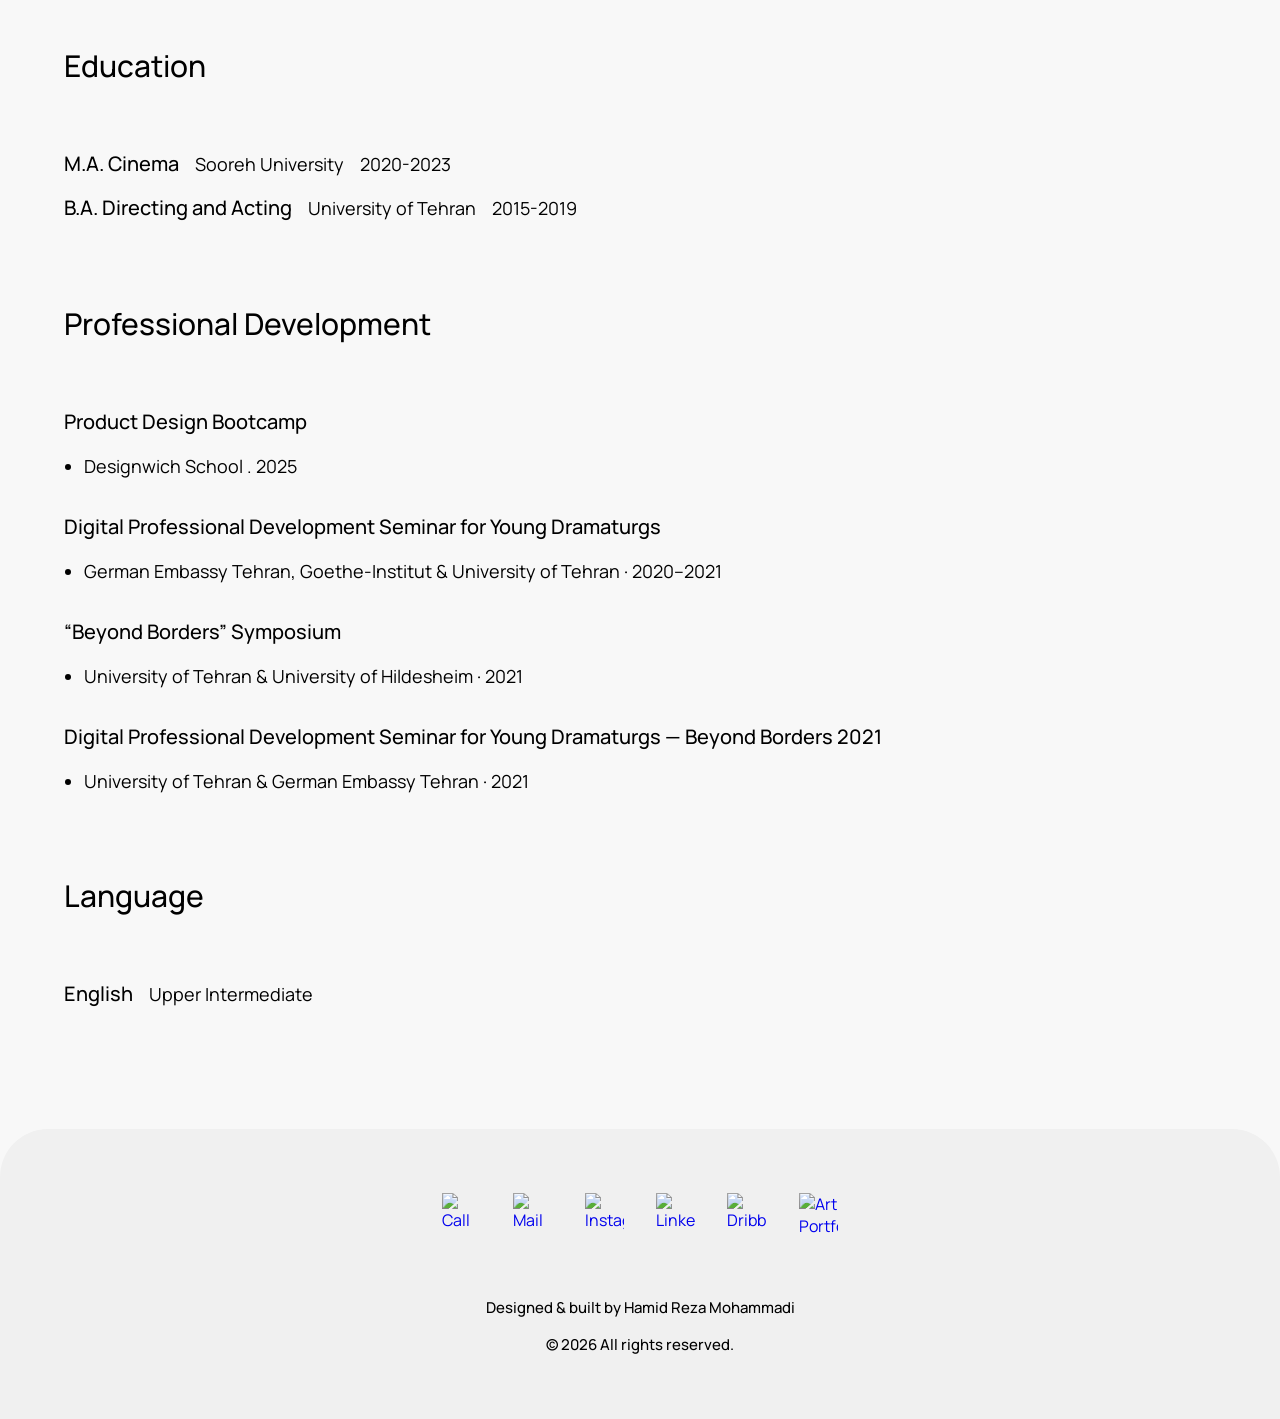
==== commit b44c75a2: "Update index.html" ====
--- a/index.html
+++ b/index.html
@@ -419,7 +419,7 @@
                  <!-- Skills -->
                 <div class="resume-block">
                     <h3 class="resume-subtitle">Skill</h3>
-                    <div class="list-item">
+                    <div class="skill-item">
                         <div class="software-item"><h5>Product Design</h5> </div>
                         <div class="software-item"><h5>UX Research </h5></div>
                         <div class="software-item"><h5>User Flows</h5></div>
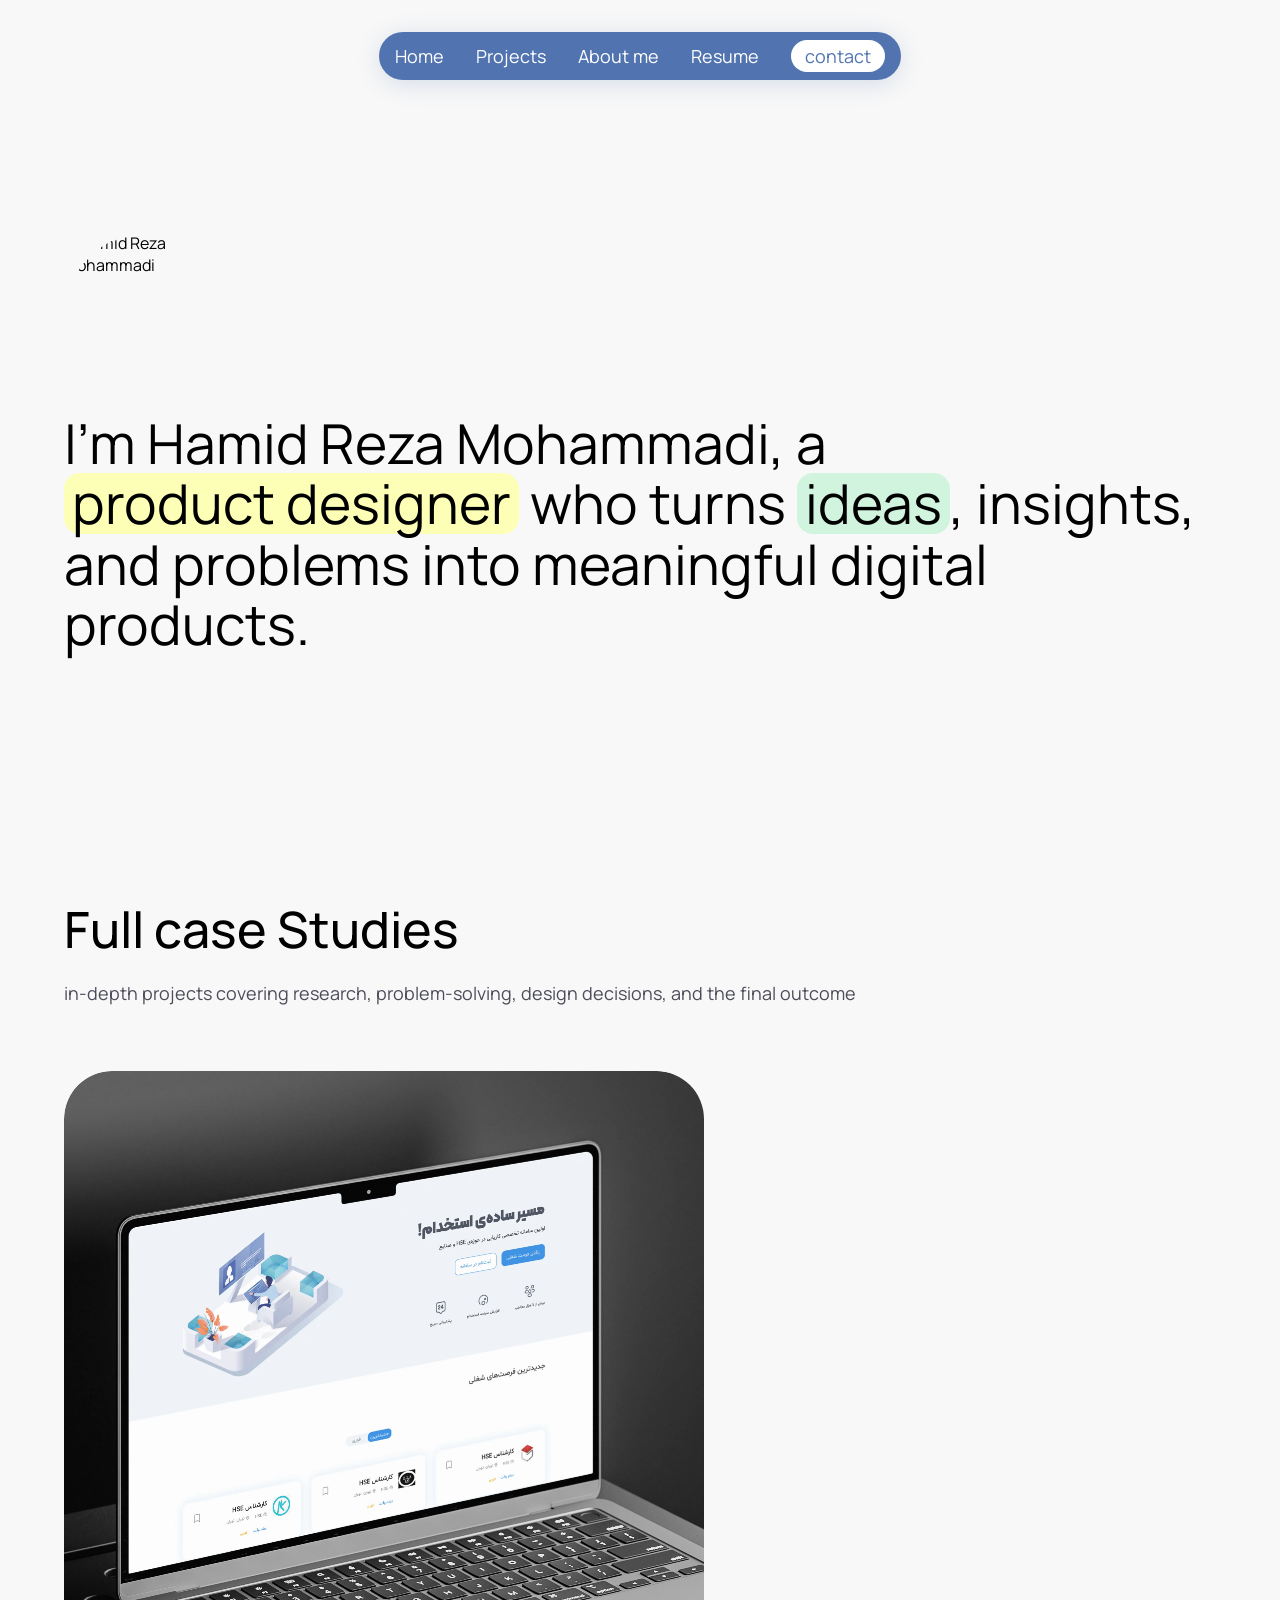
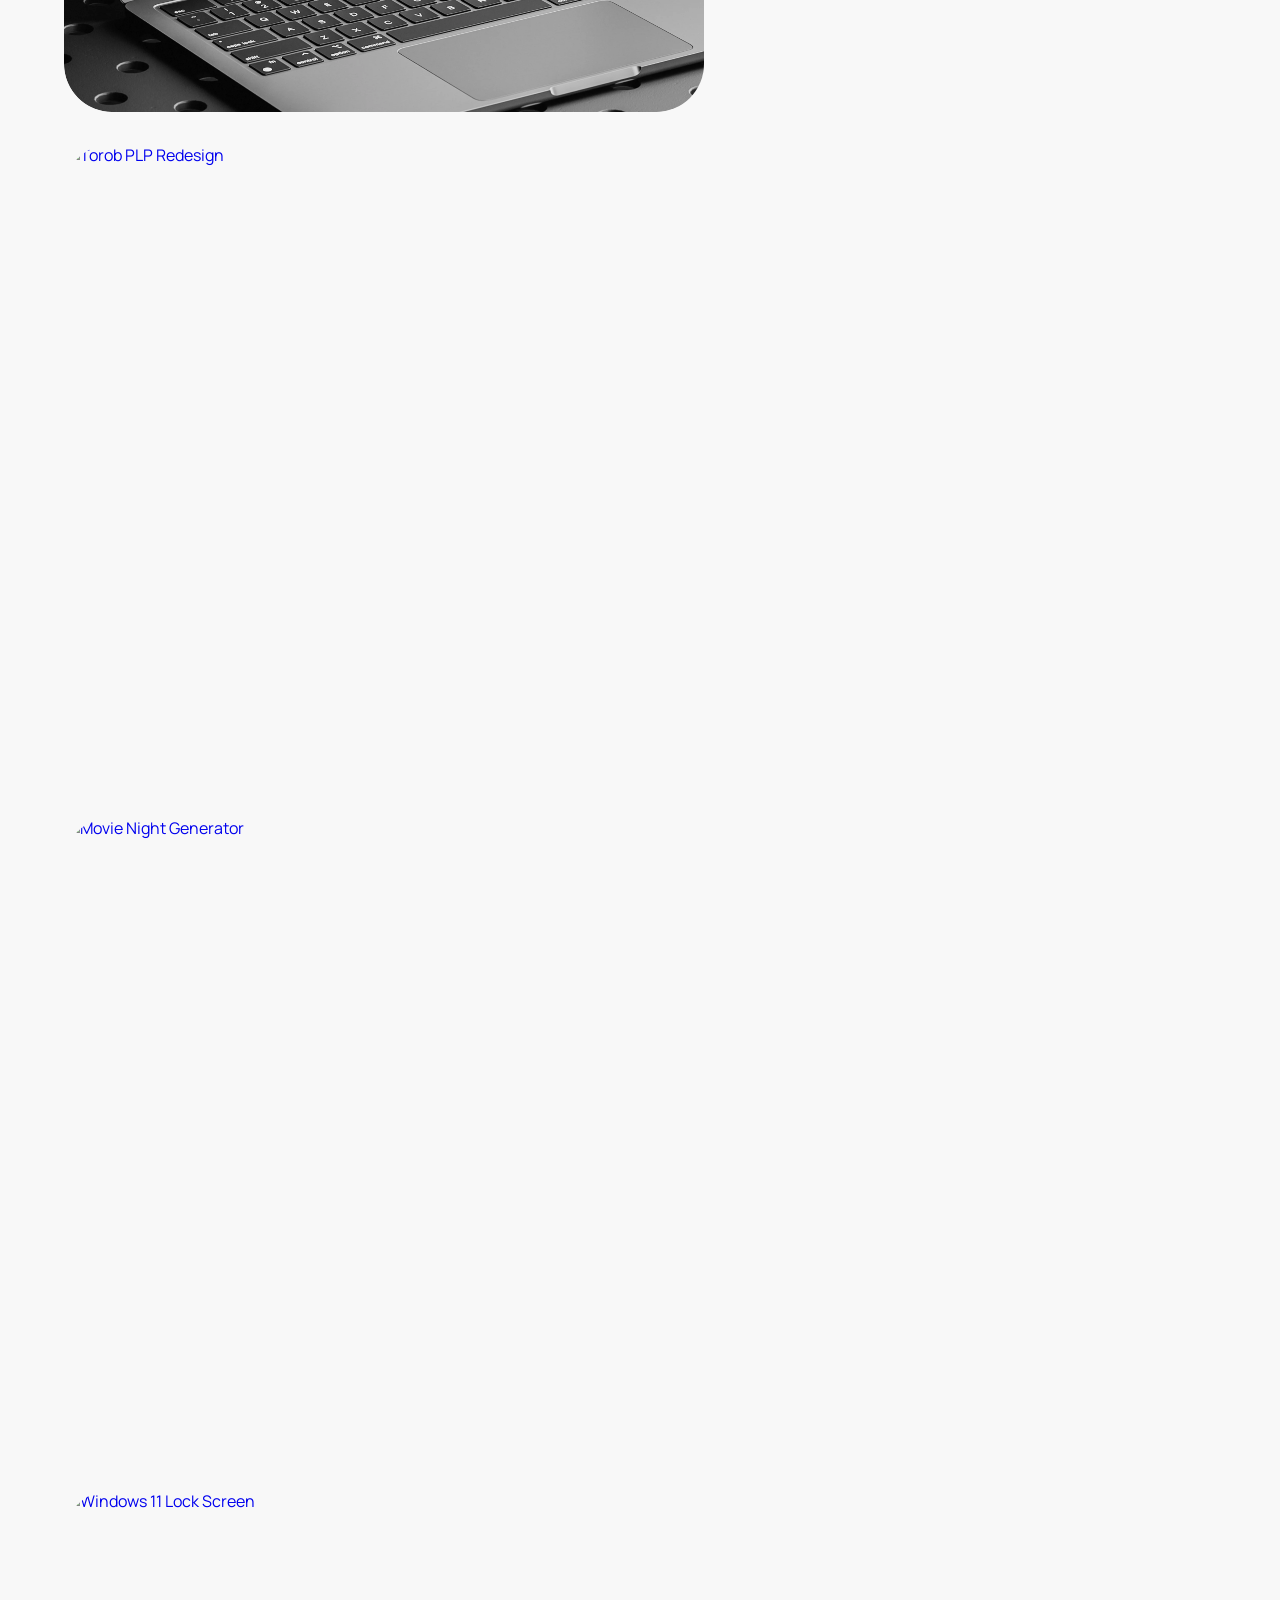
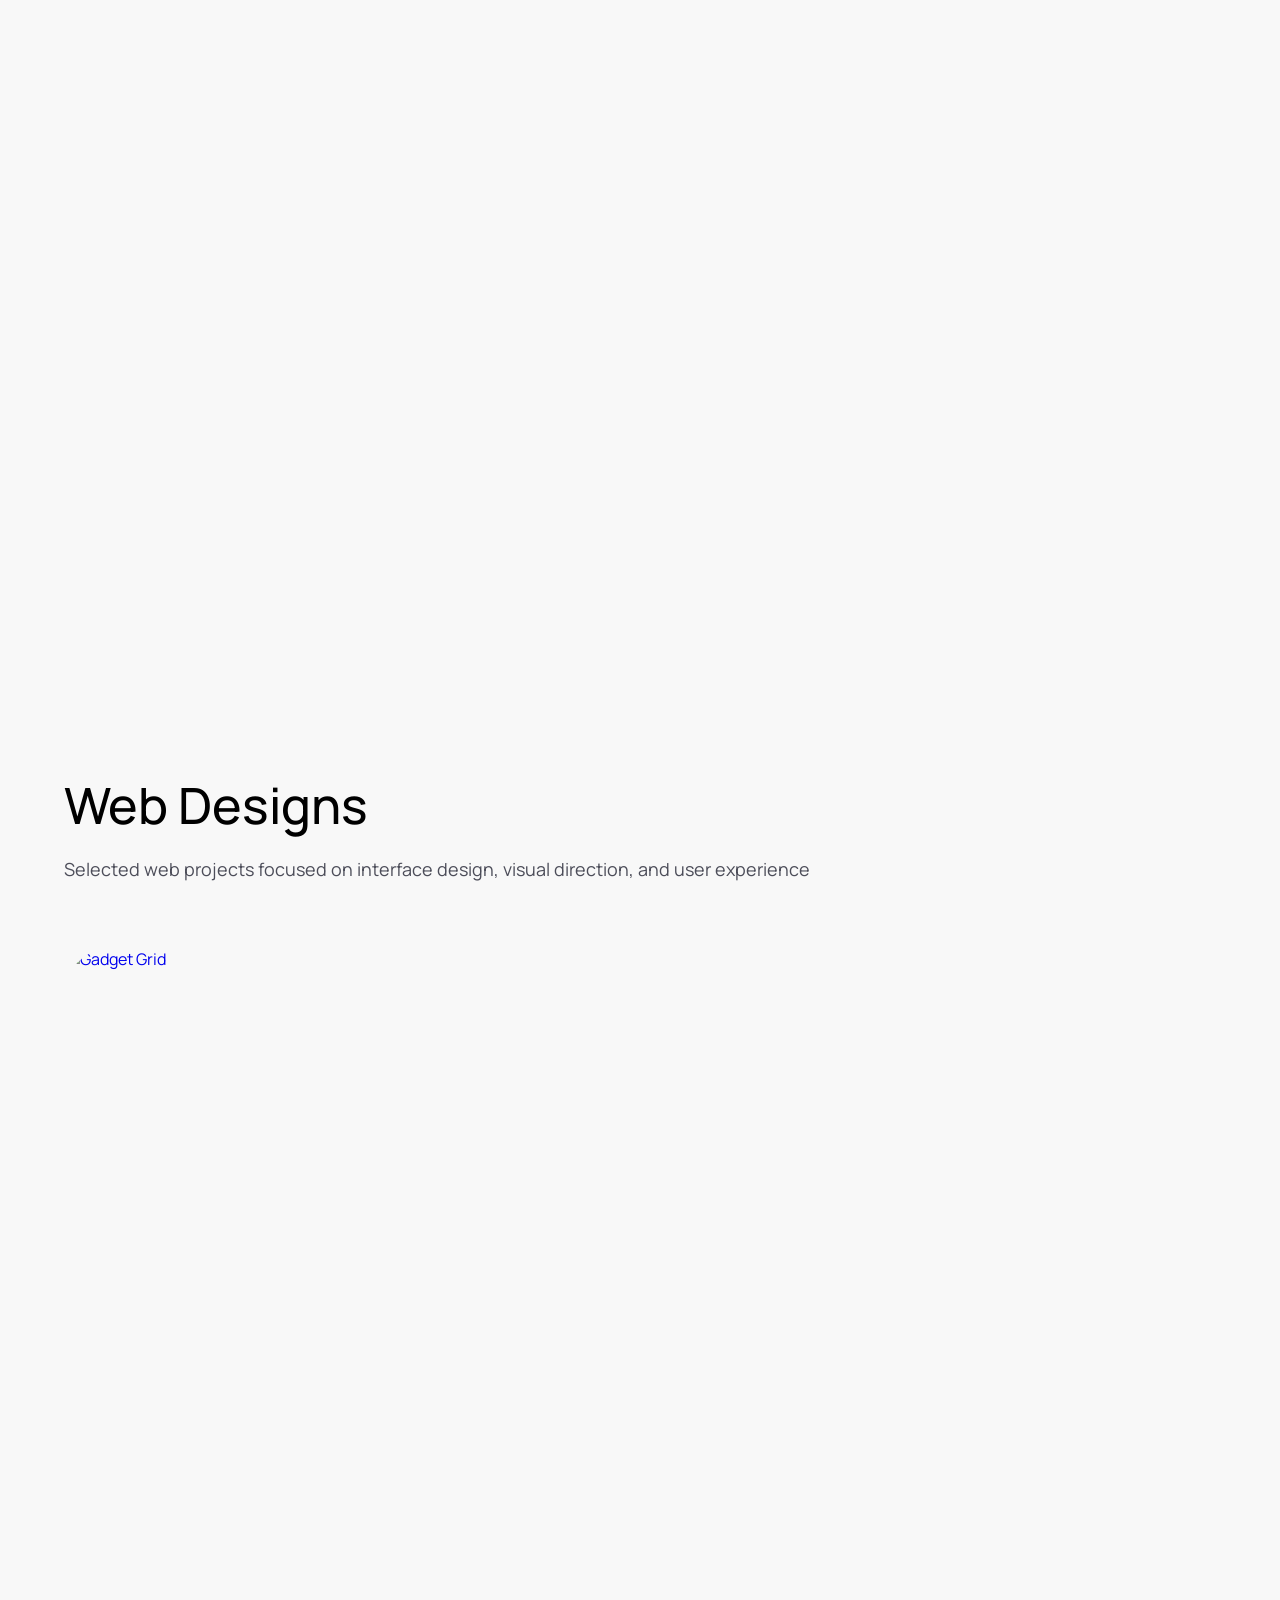
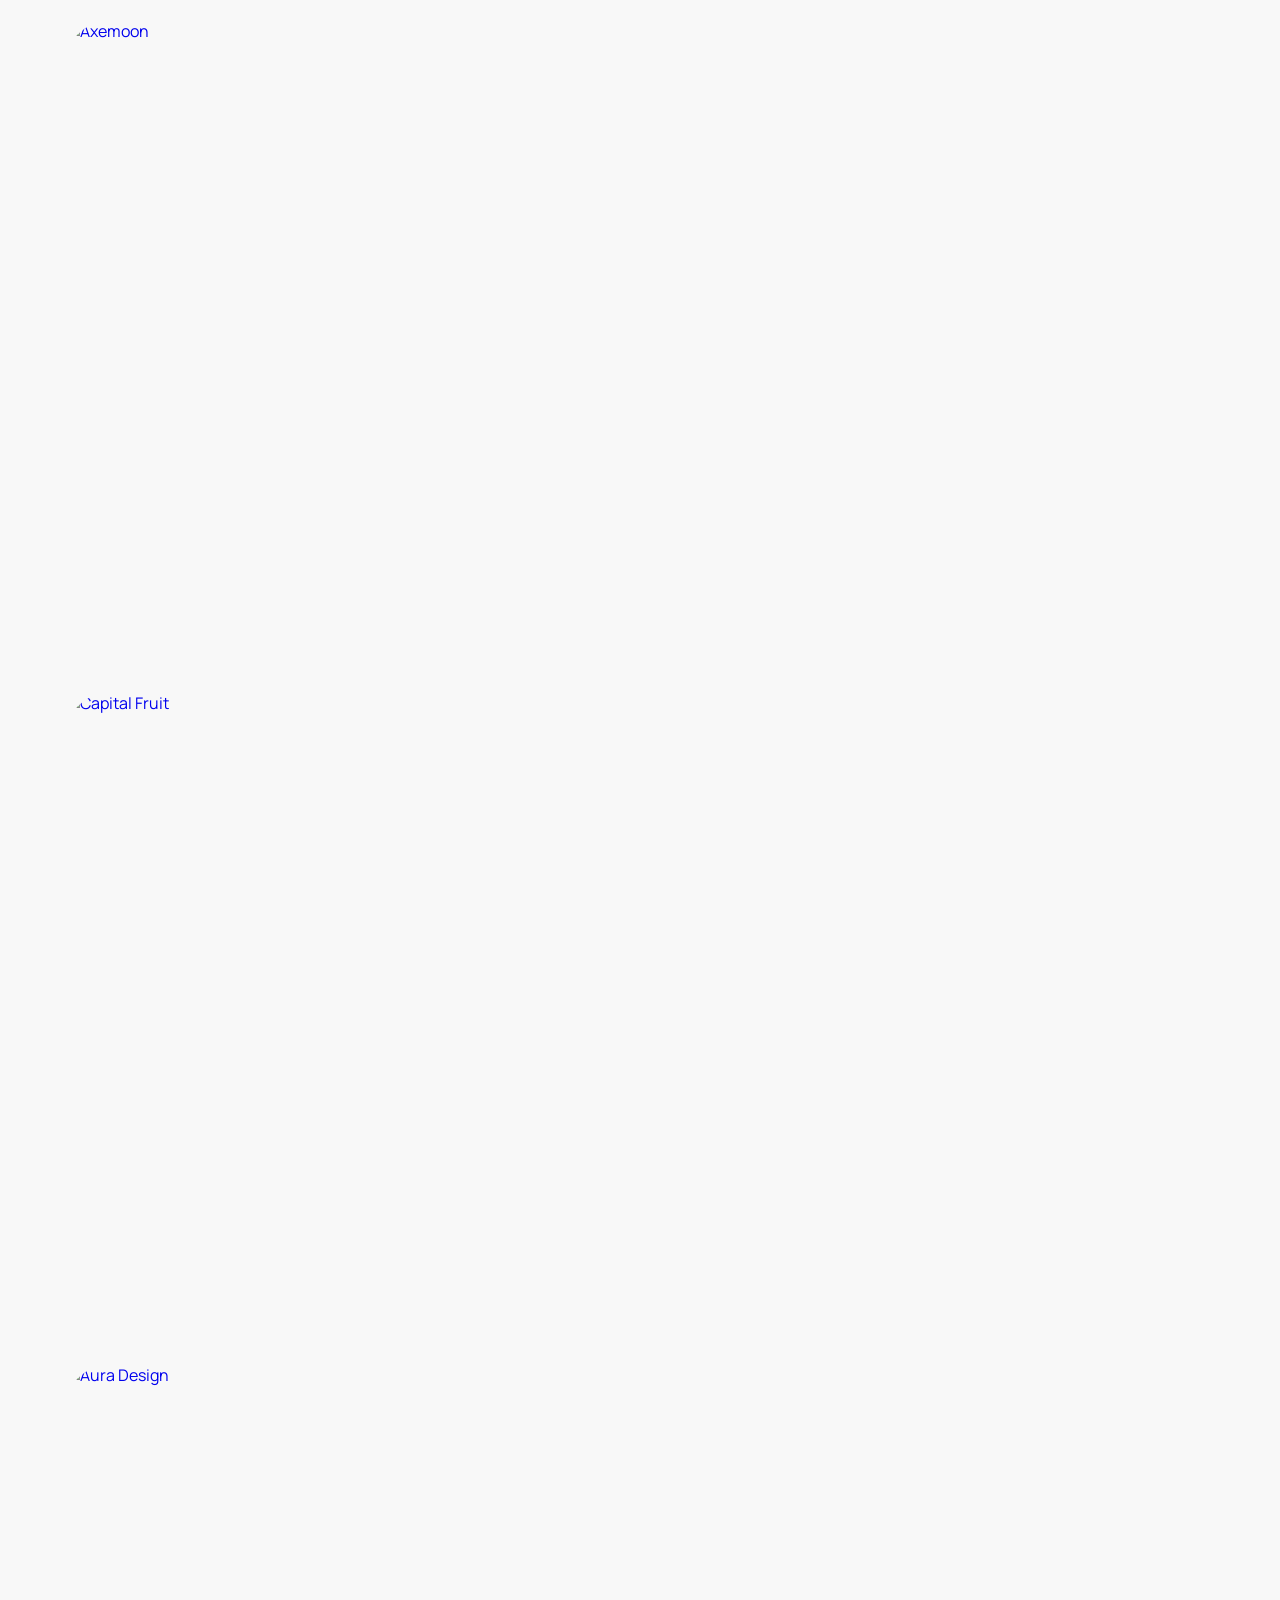
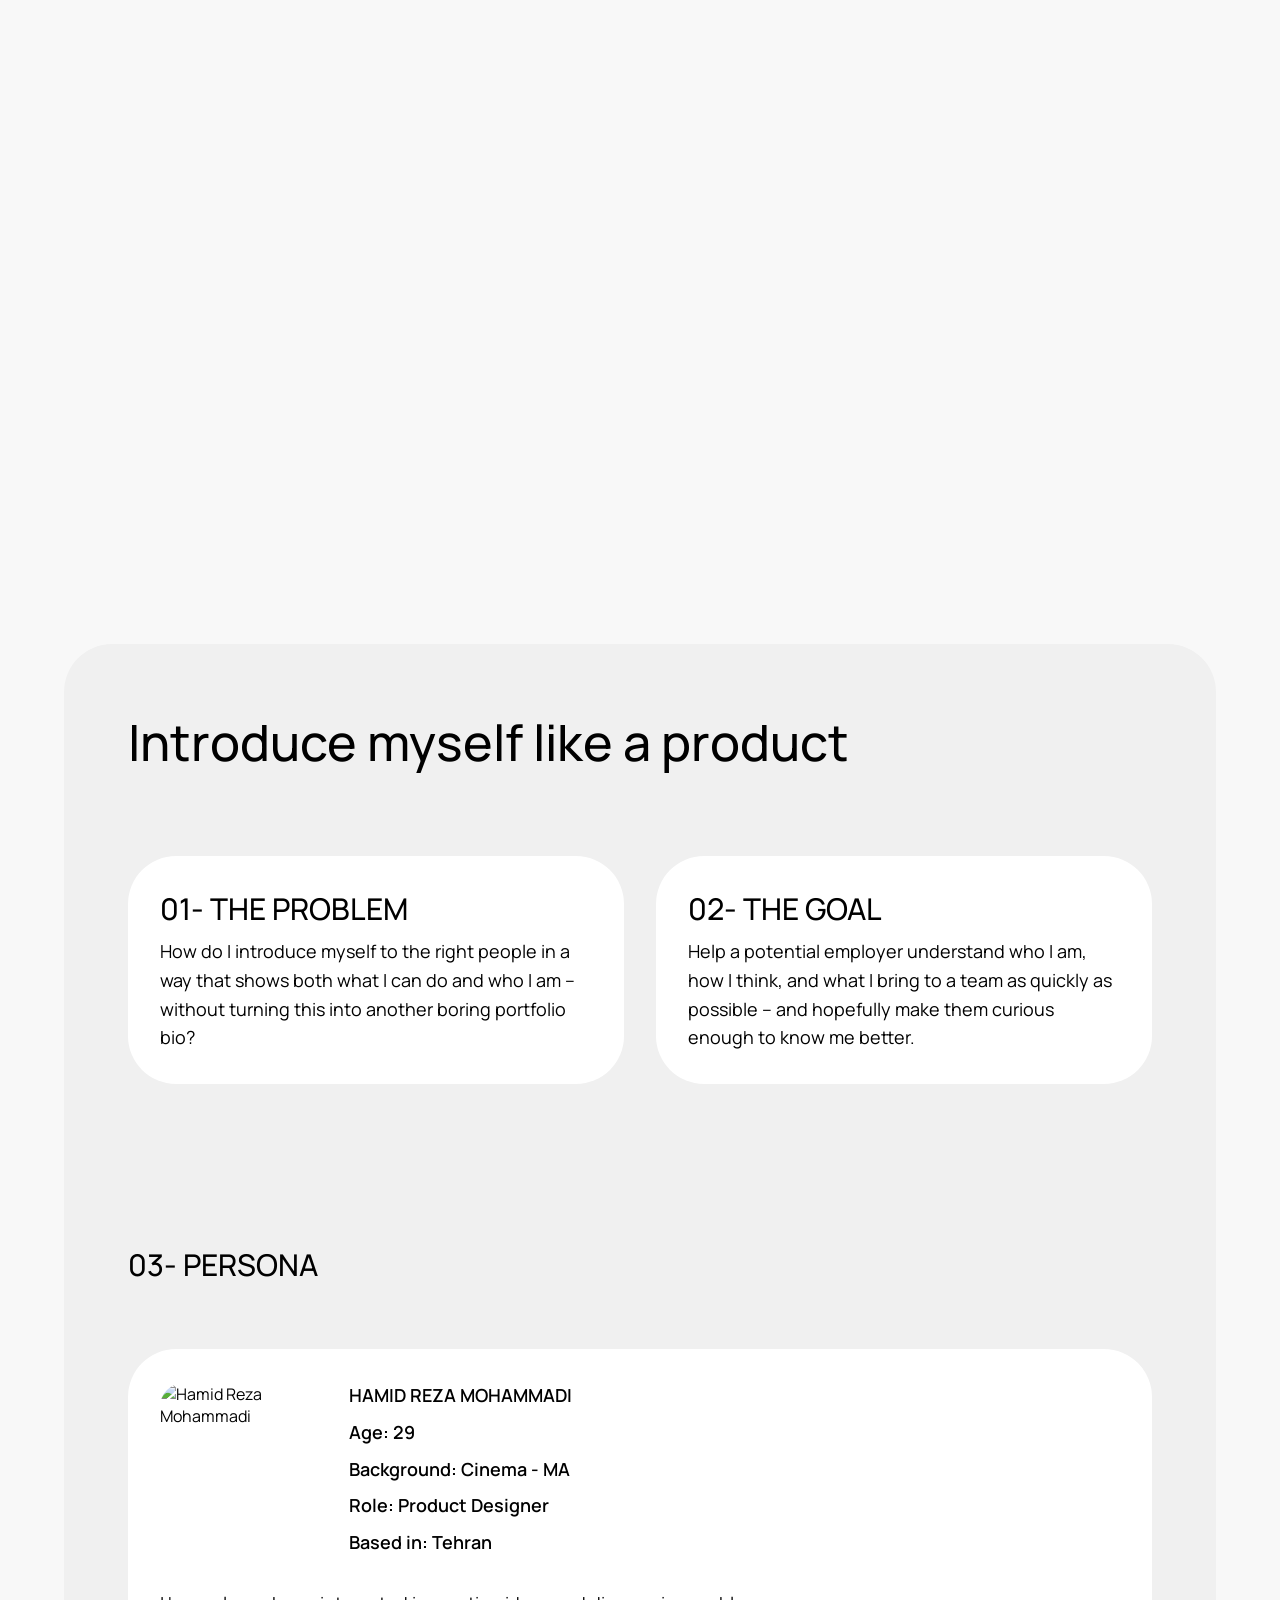
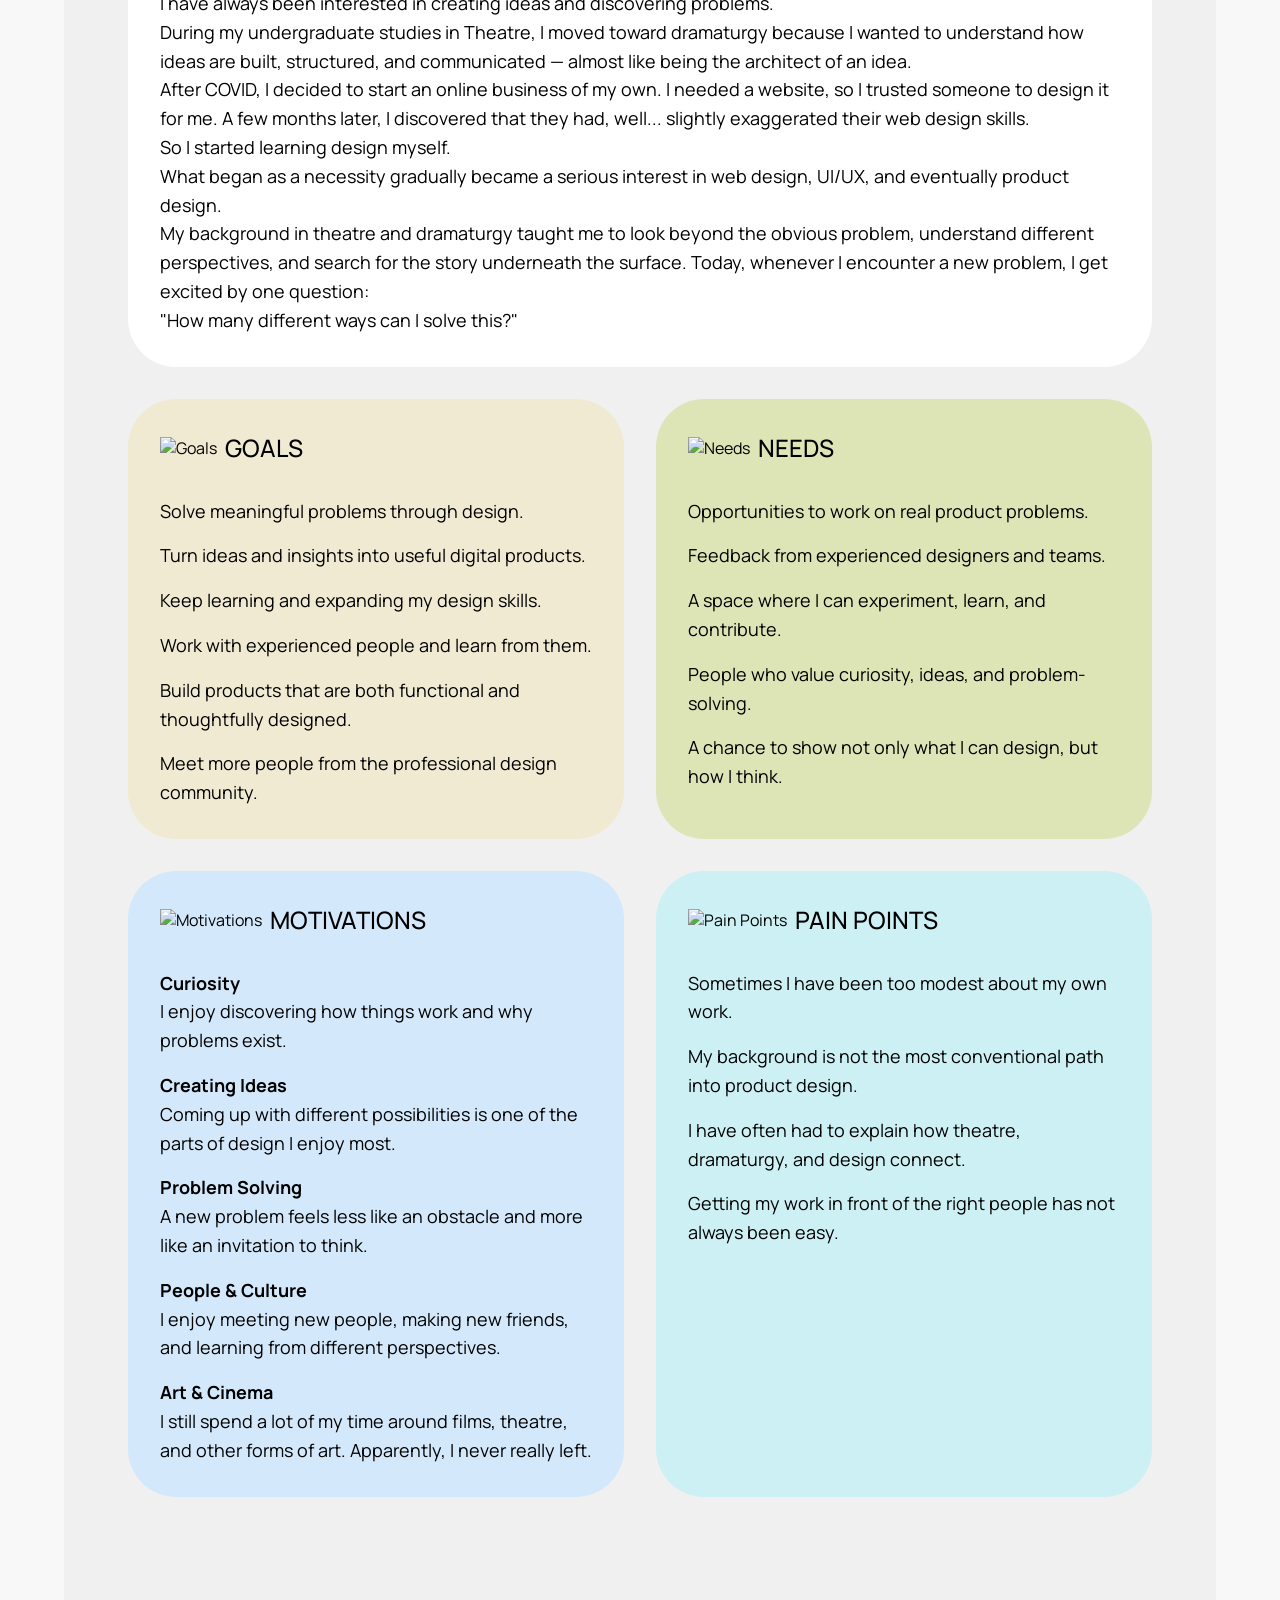
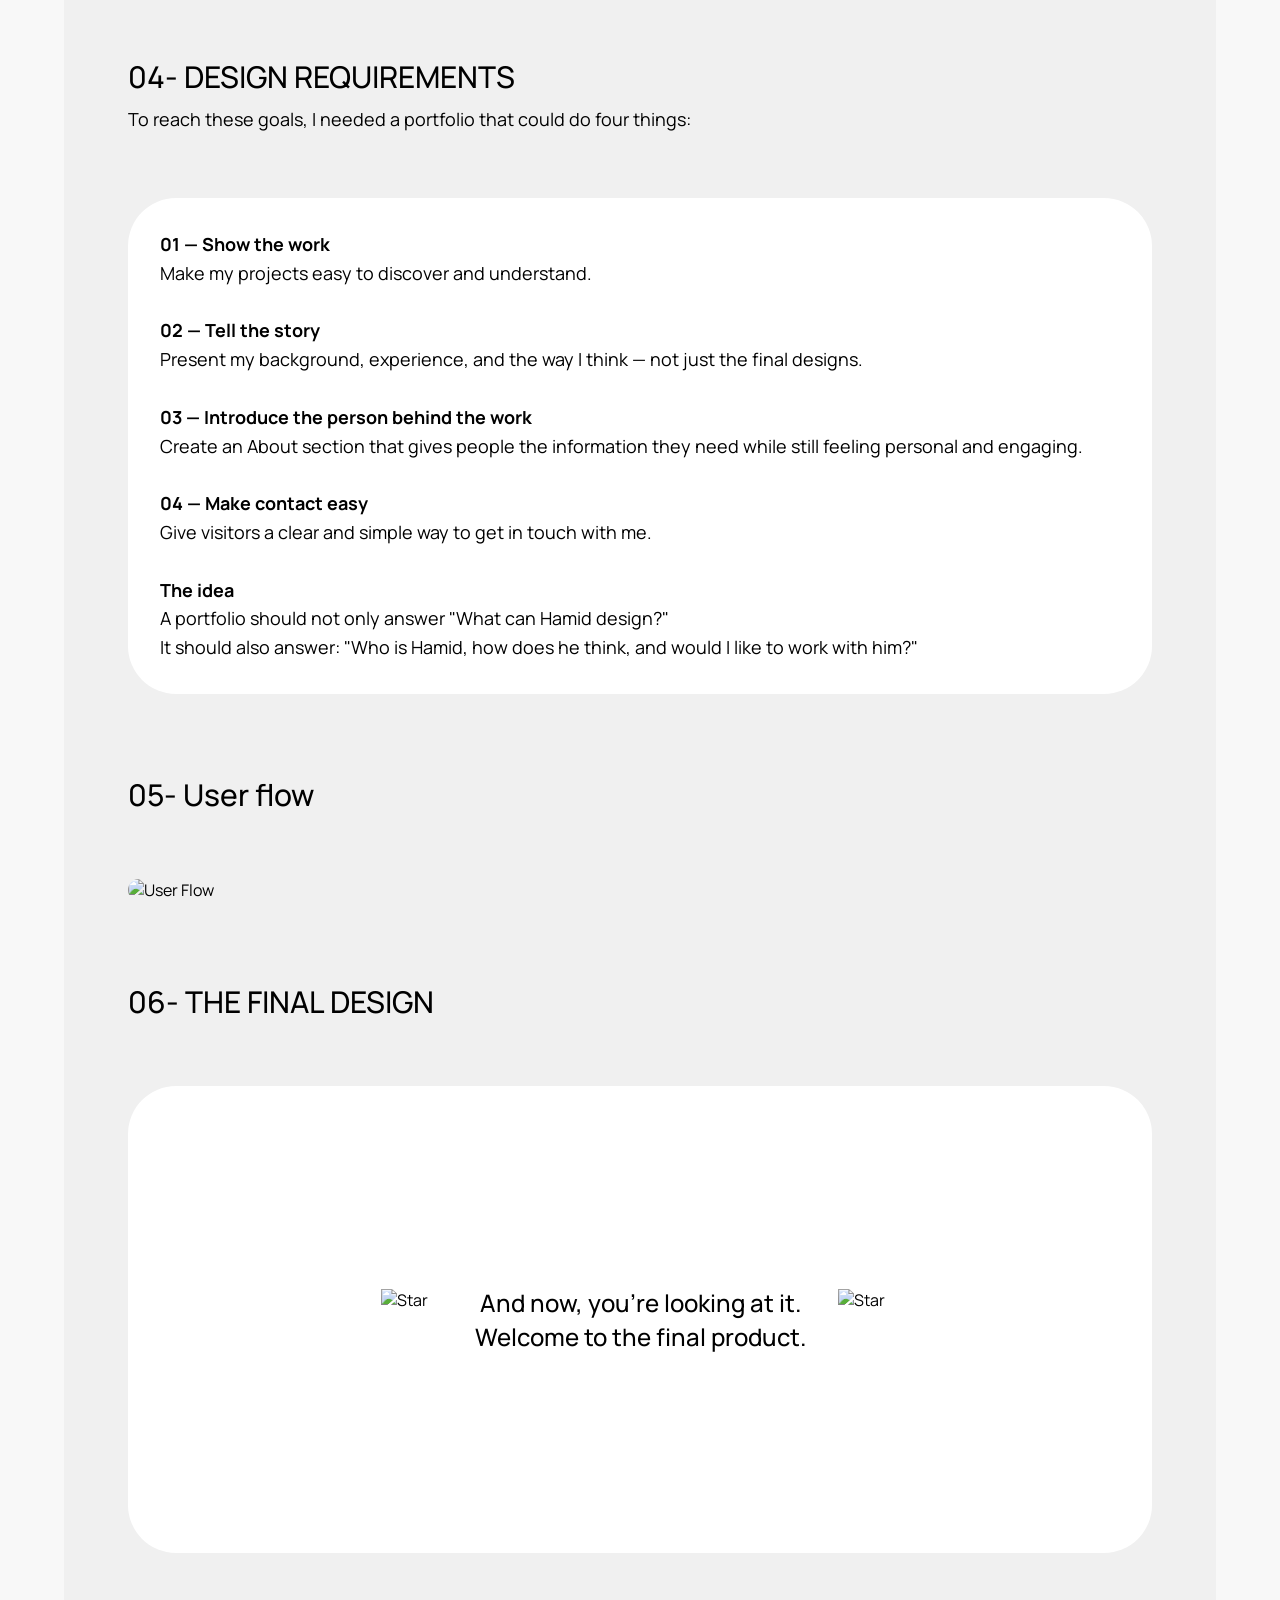
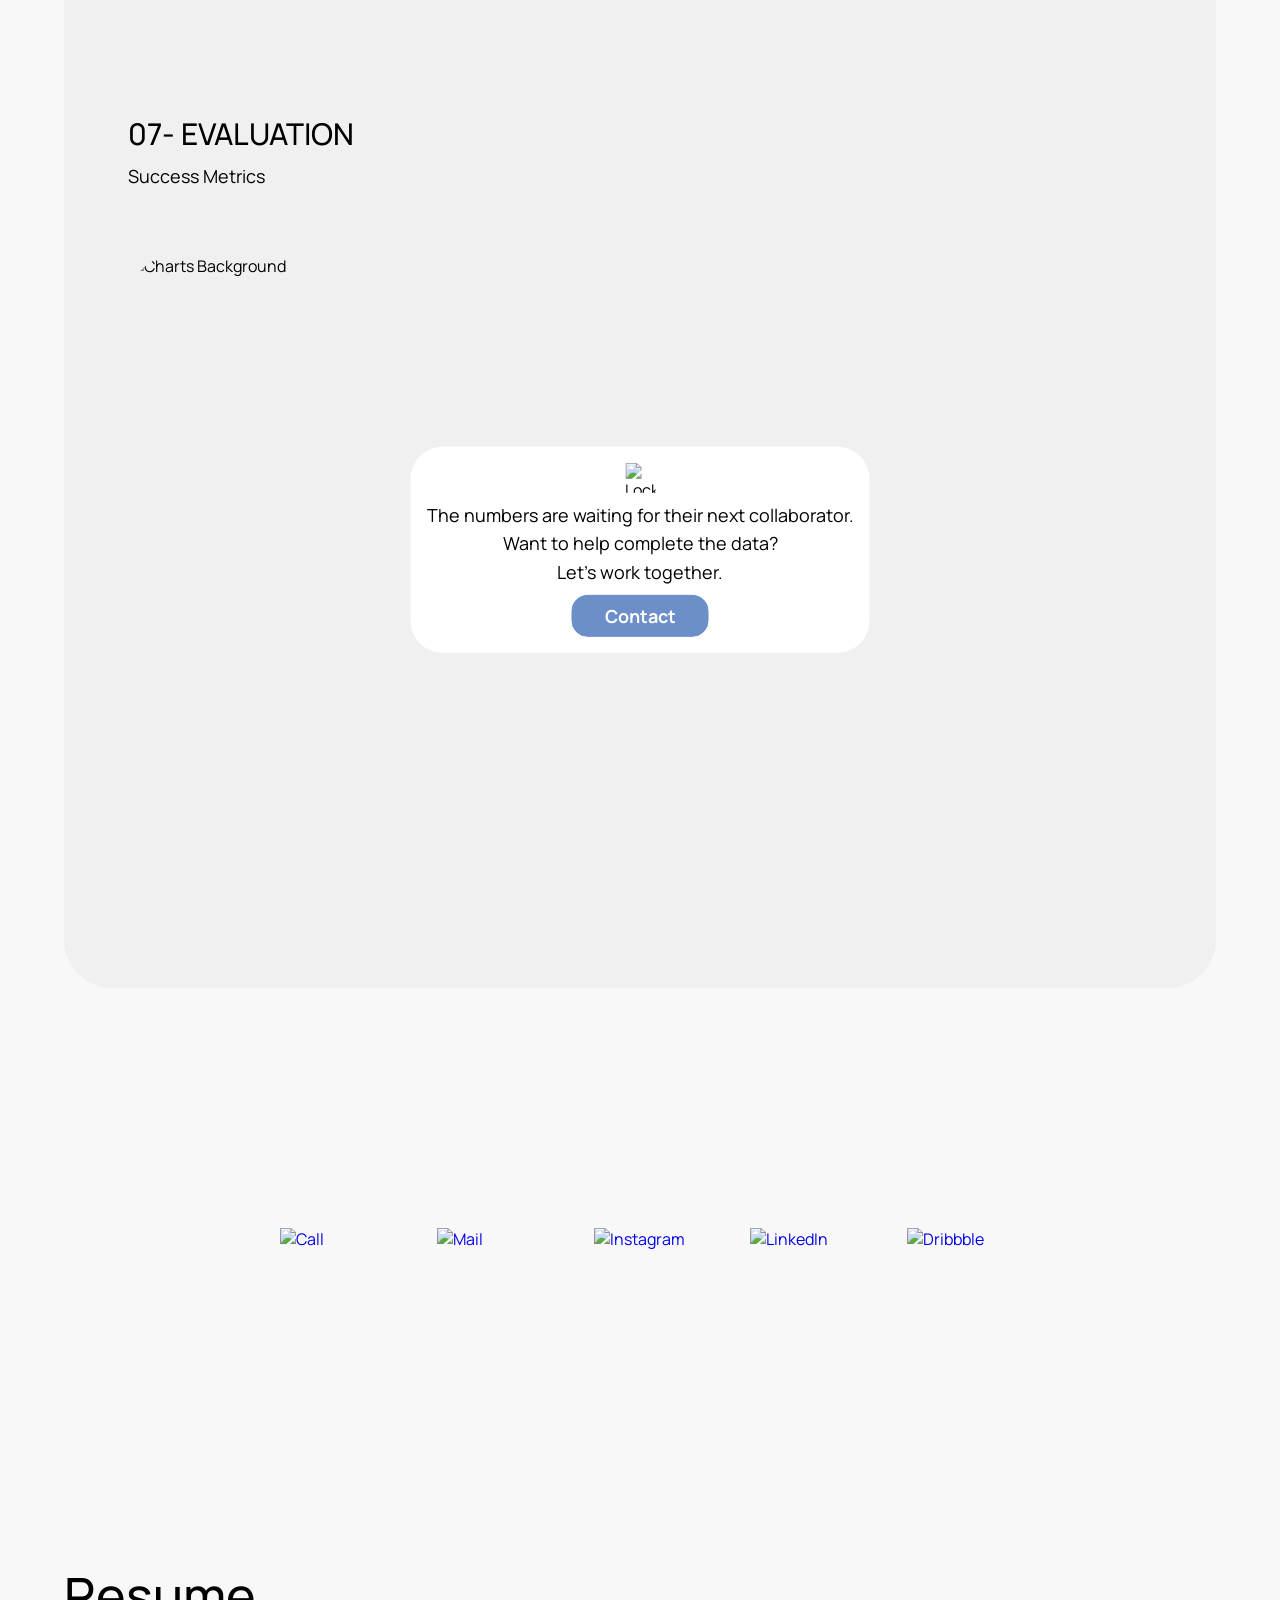
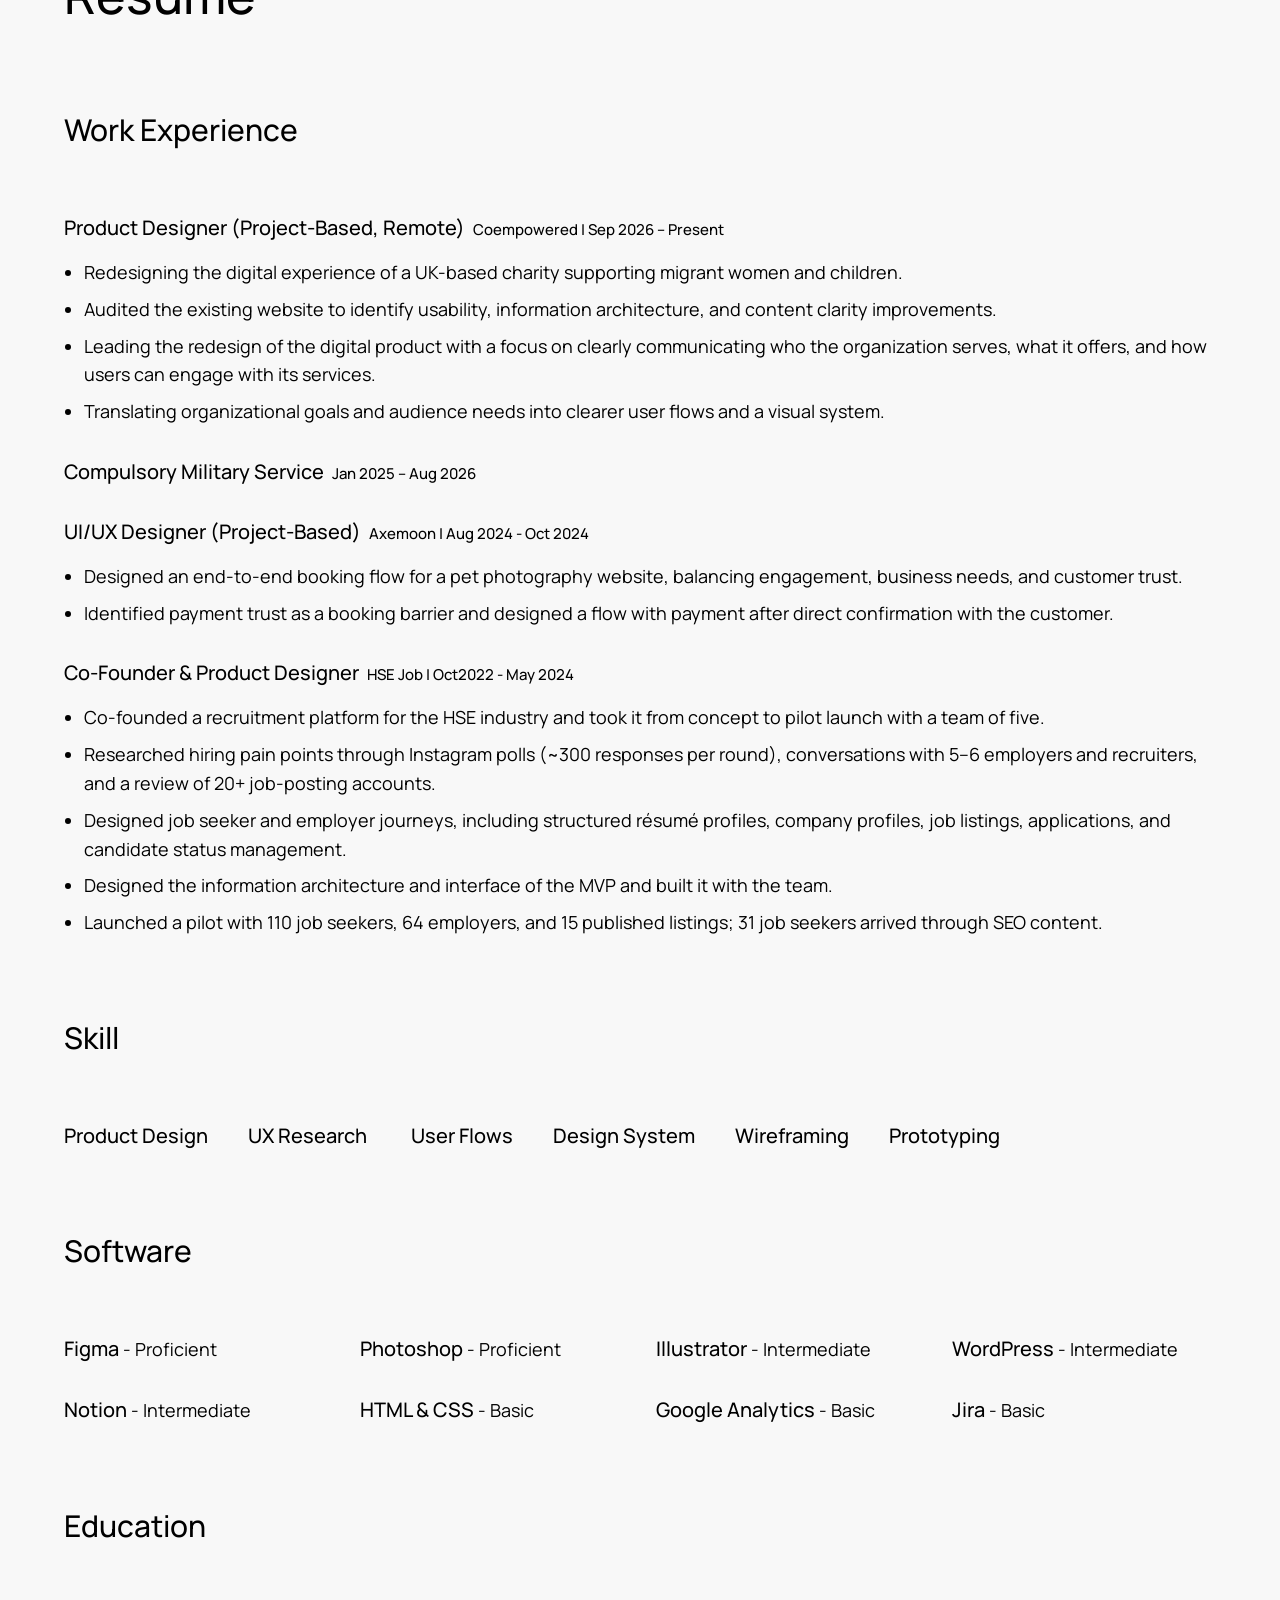
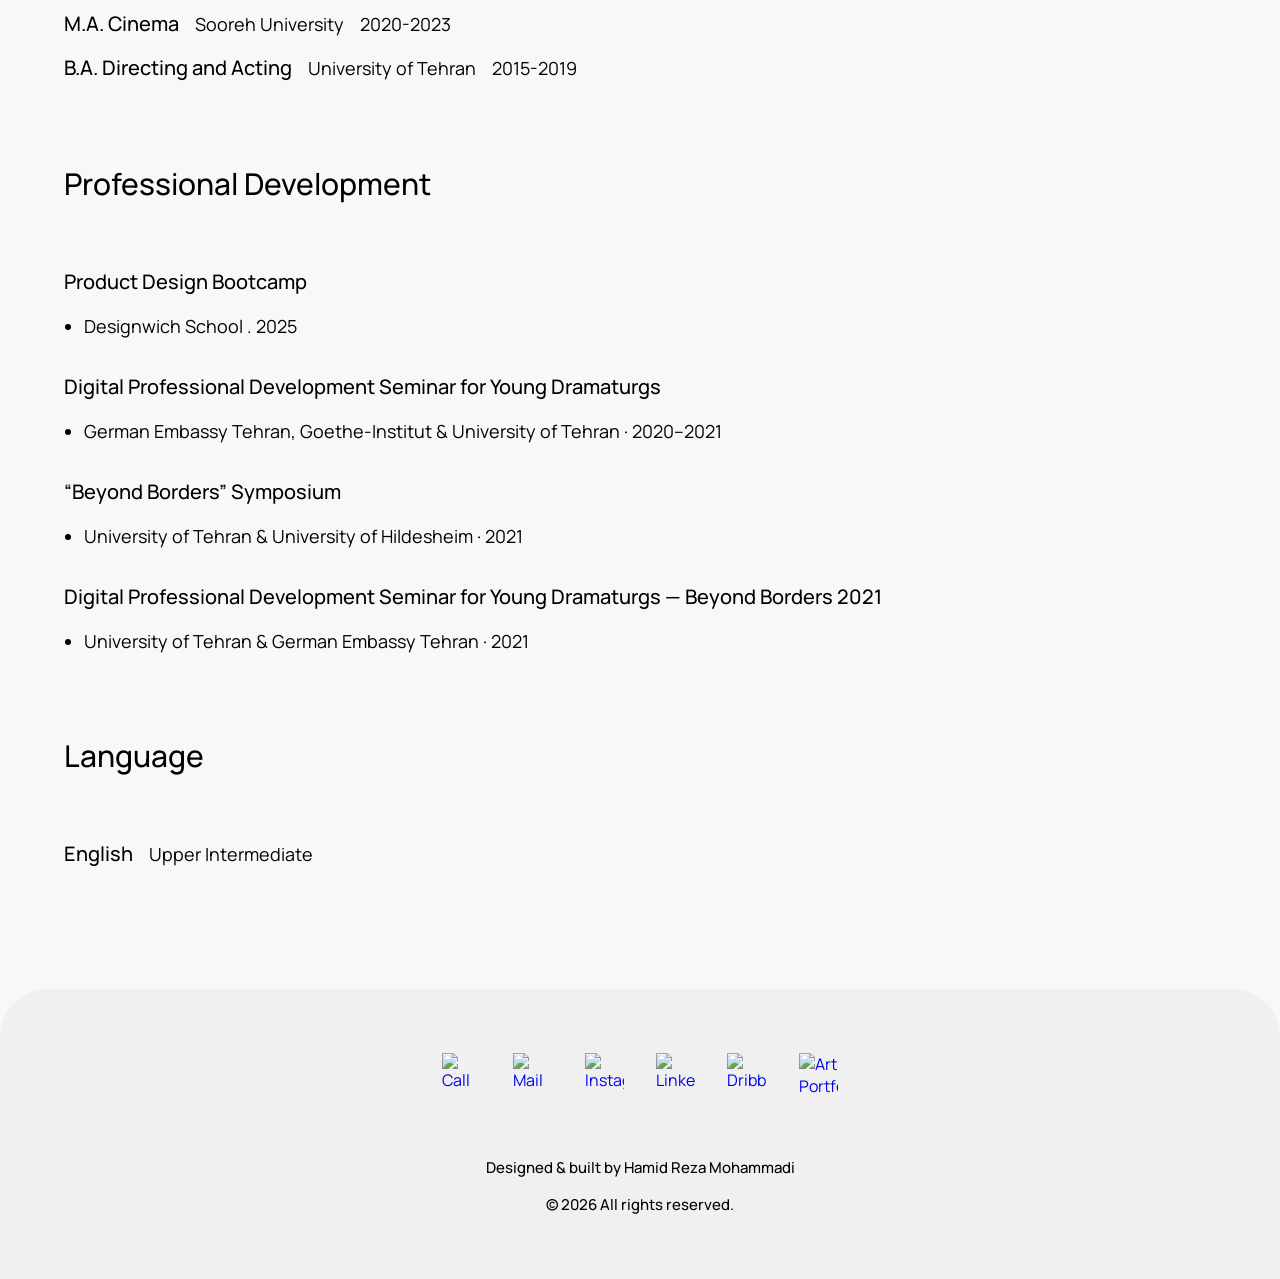
==== commit 012b13c3: "Update index.html" ====
--- a/index.html
+++ b/index.html
@@ -63,7 +63,7 @@
             
             <div class="projects-grid">
                 <!-- Project 1: HSE Job (New) -->
-                <a href="HSE-Job" target="_blank" class="project-card top-card">
+                <a href="HSE-Job"  class="project-card top-card">
                     <img src="assets/images/hsejob.webp" alt="HSE Job" class="project-bg">
                     <div class="hover-overlay align-left">
                         <img src="assets/icons/open.svg" alt="Open" class="open-icon">
@@ -72,7 +72,7 @@
                 </a>
 
                 <!-- Project 2: Torob -->
-                <a href="Torob-PLP-Redesign" target="_blank" class="project-card top-card">
+                <a href="Torob-PLP-Redesign"  class="project-card top-card">
                     <img src="assets/images/Torob-PLP-Redesign.webp" alt="Torob PLP Redesign" class="project-bg">
                     <div class="hover-overlay align-left">
                         <img src="assets/icons/open.svg" alt="Open" class="open-icon">
@@ -81,7 +81,7 @@
                 </a>
 
                 <!-- Project 3: Movie Night -->
-                <a href="Movie-night-generator" target="_blank" class="project-card top-card">
+                <a href="Movie-night-generator"  class="project-card top-card">
                     <img src="assets/images/Movie-night-generator.webp" alt="Movie Night Generator" class="project-bg">
                     <div class="hover-overlay align-left">
                         <img src="assets/icons/open.svg" alt="Open" class="open-icon">
--- a/style.css
+++ b/style.css
@@ -556,6 +556,12 @@
     display: flex;
     flex-direction: column;
     gap: 16px; /* فاصله بین مقاطع / زبان ها */
+}
+
+.skill-item {
+    display: flex;
+    align-items: baseline;
+    gap: 40px; /* فاصله بین اسم مدرک، دانشگاه و سال */
 }
 
 .list-item {
@@ -1354,6 +1360,13 @@
     .list-container {
         gap: 12px;
     }
+
+    .skill-item { 
+        flex-direction: column; 
+        gap: 16px;
+        align-items: flex-start;
+    }
+   
     .list-item { 
         flex-direction: column; 
         gap: 4px;
